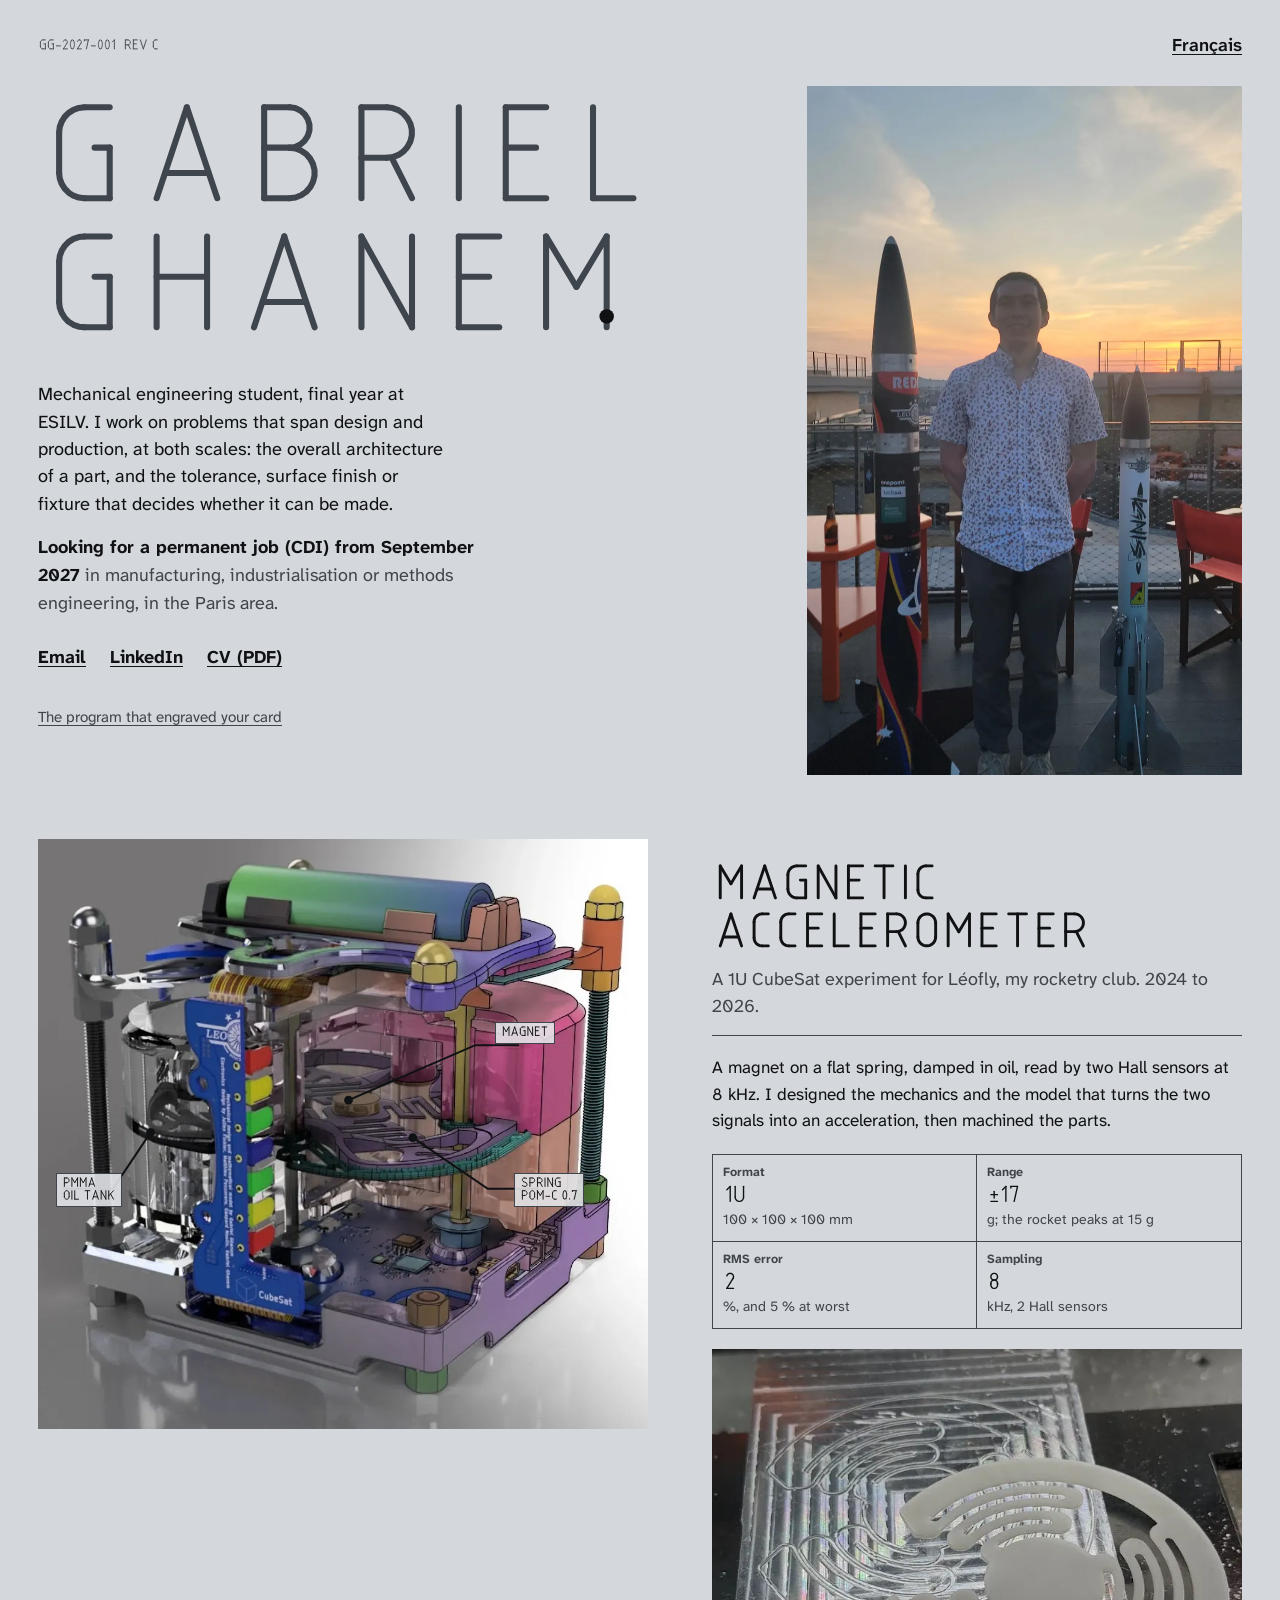
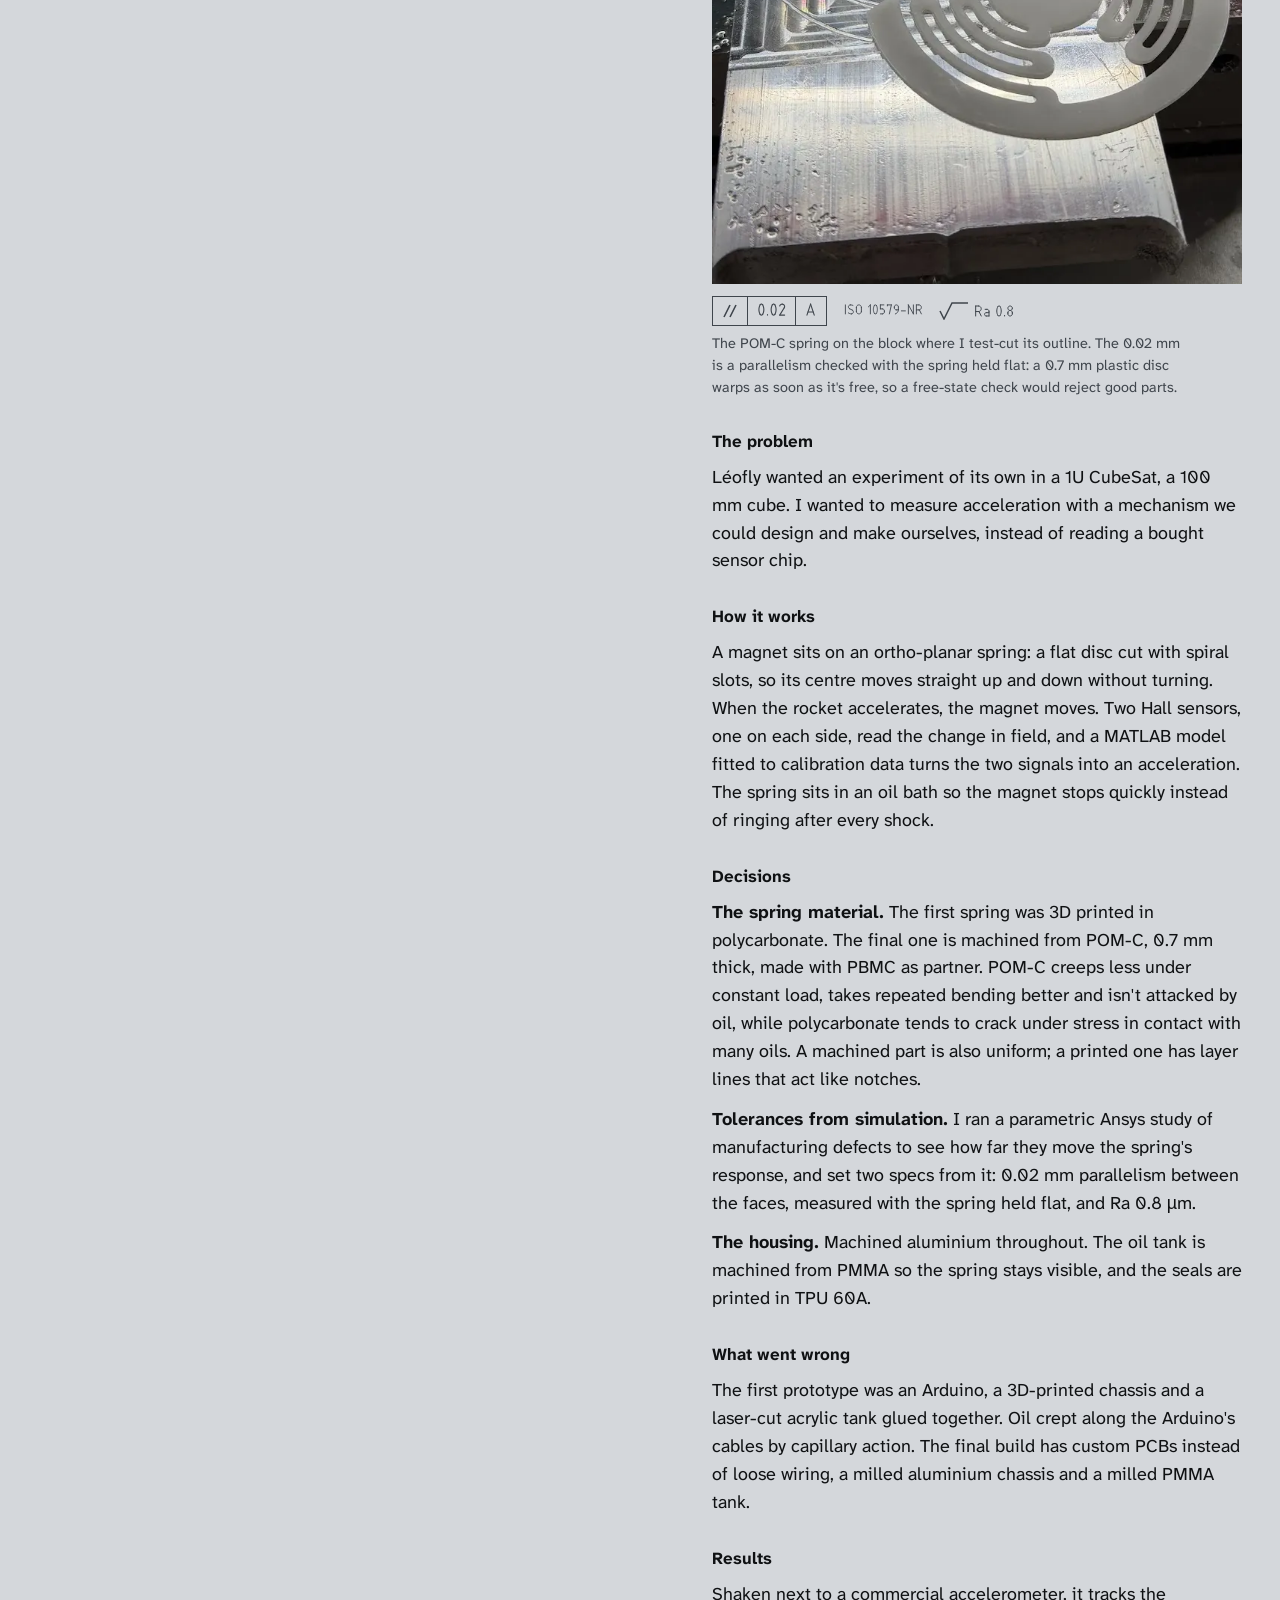
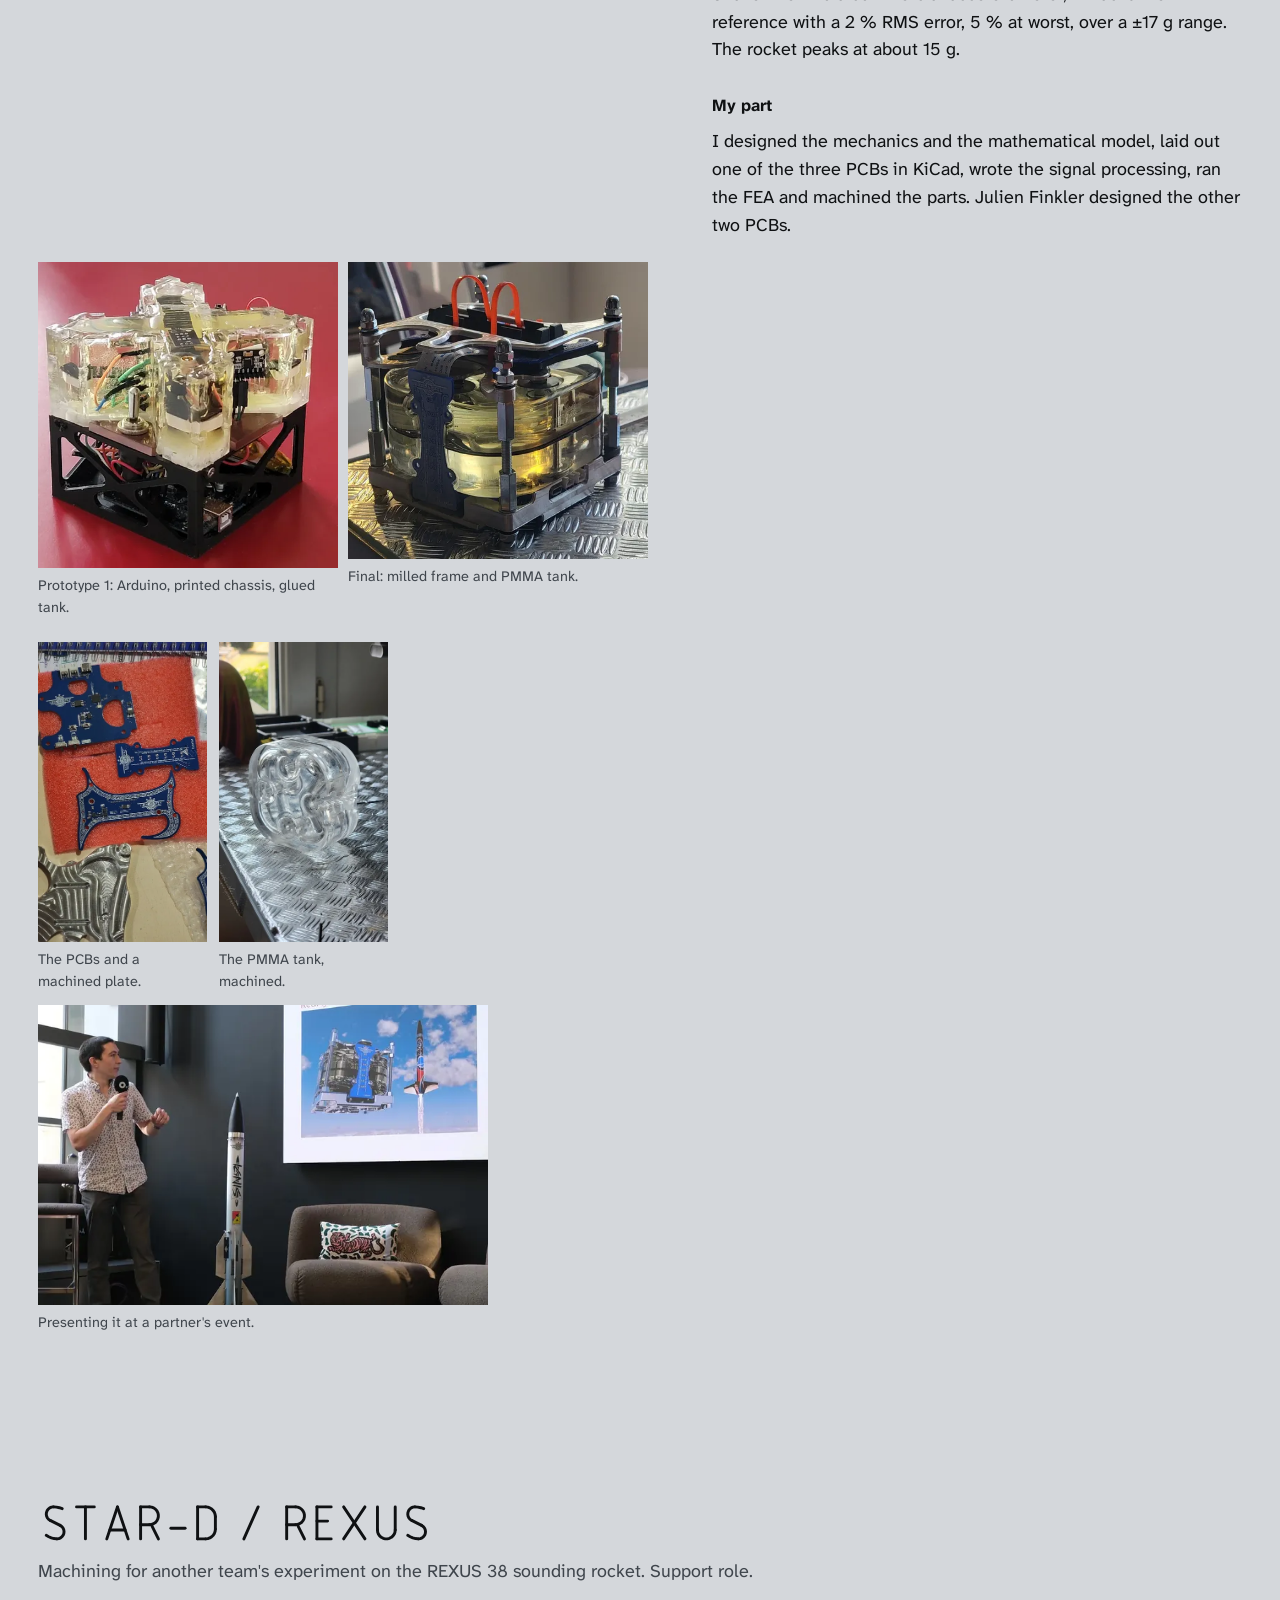
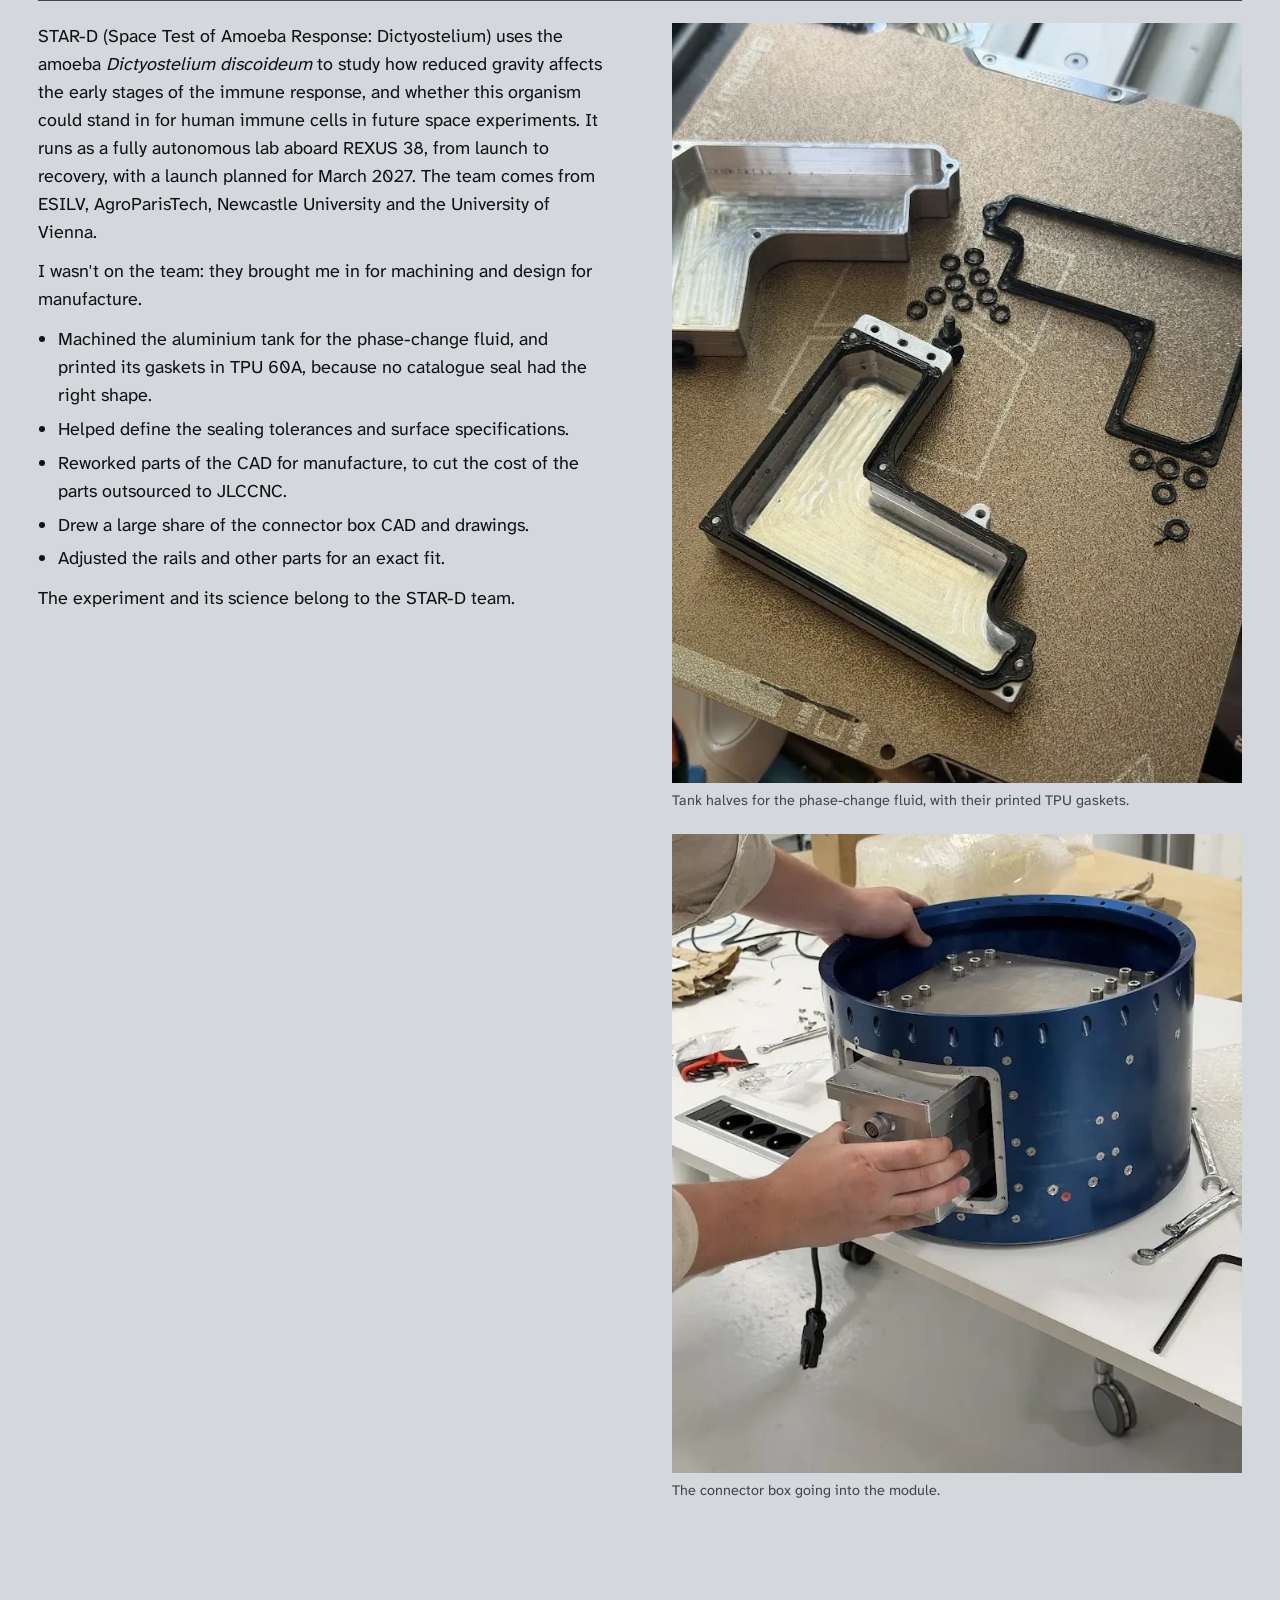
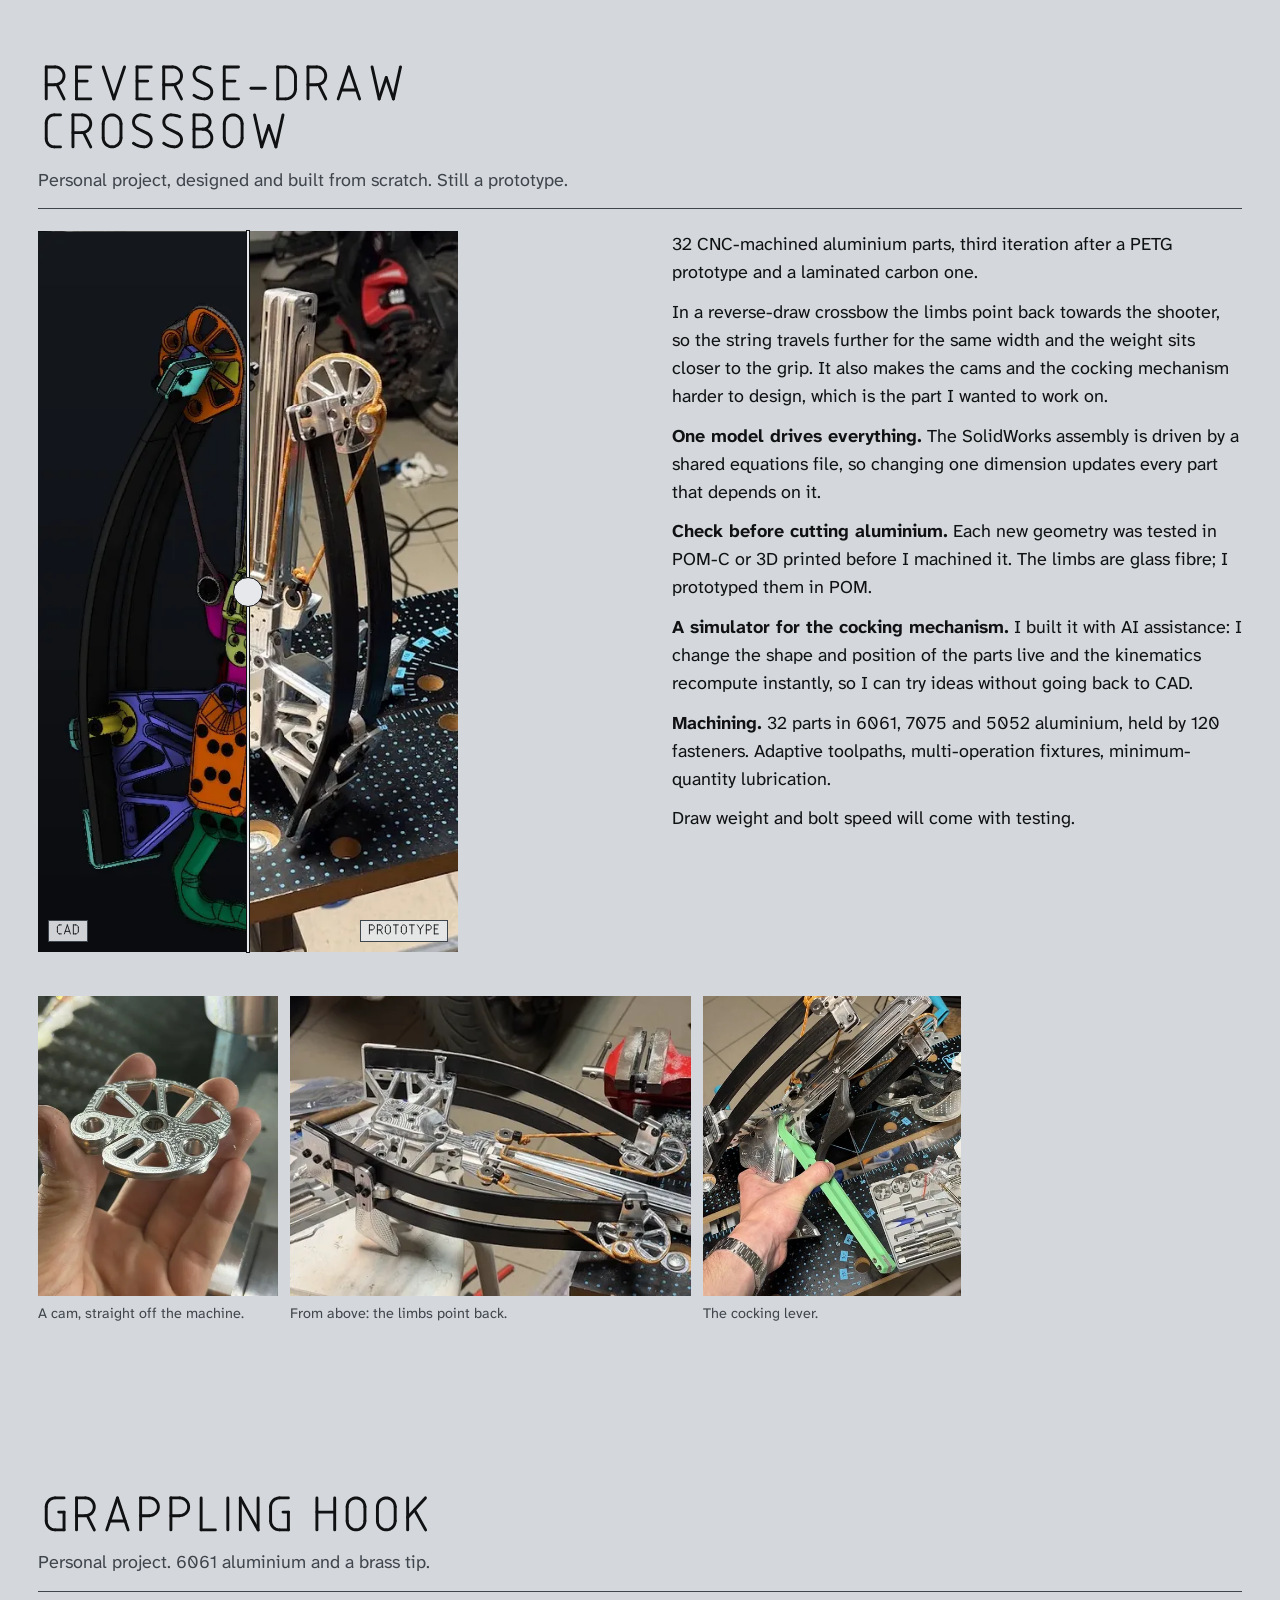
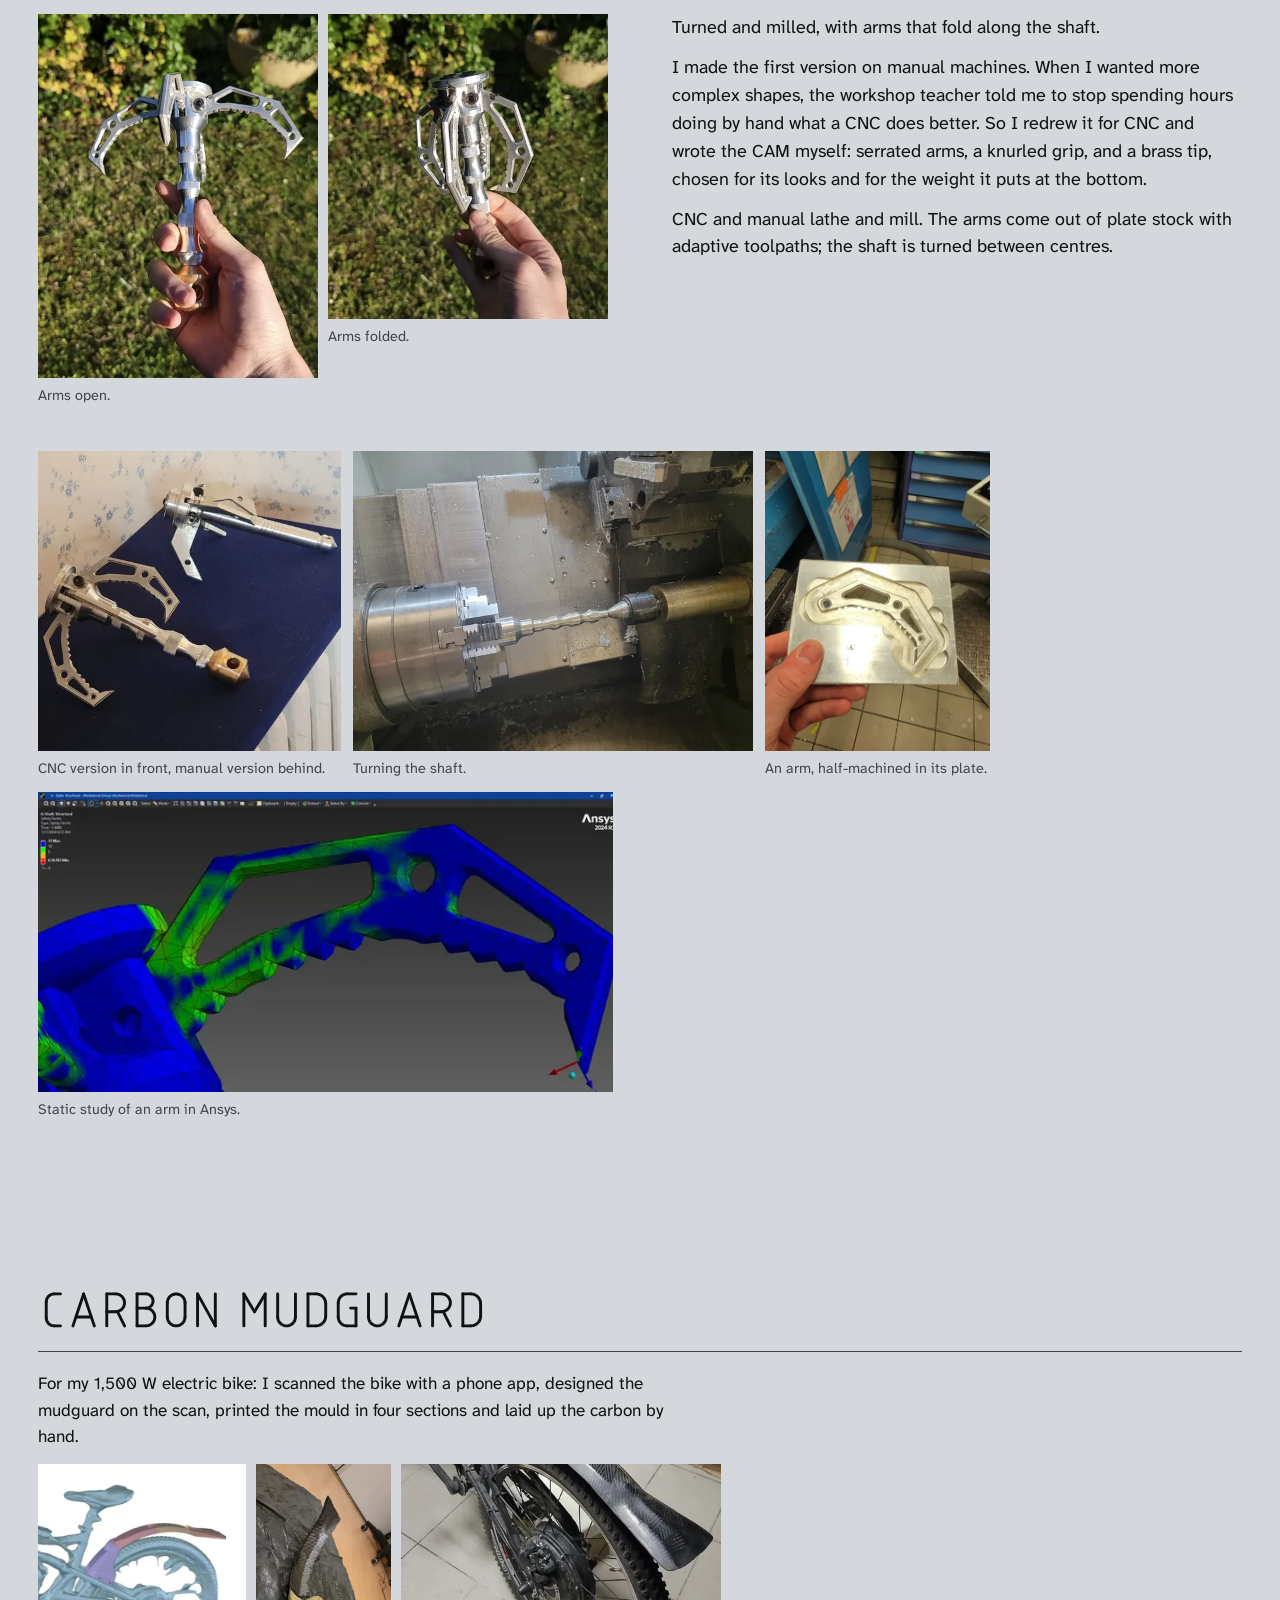
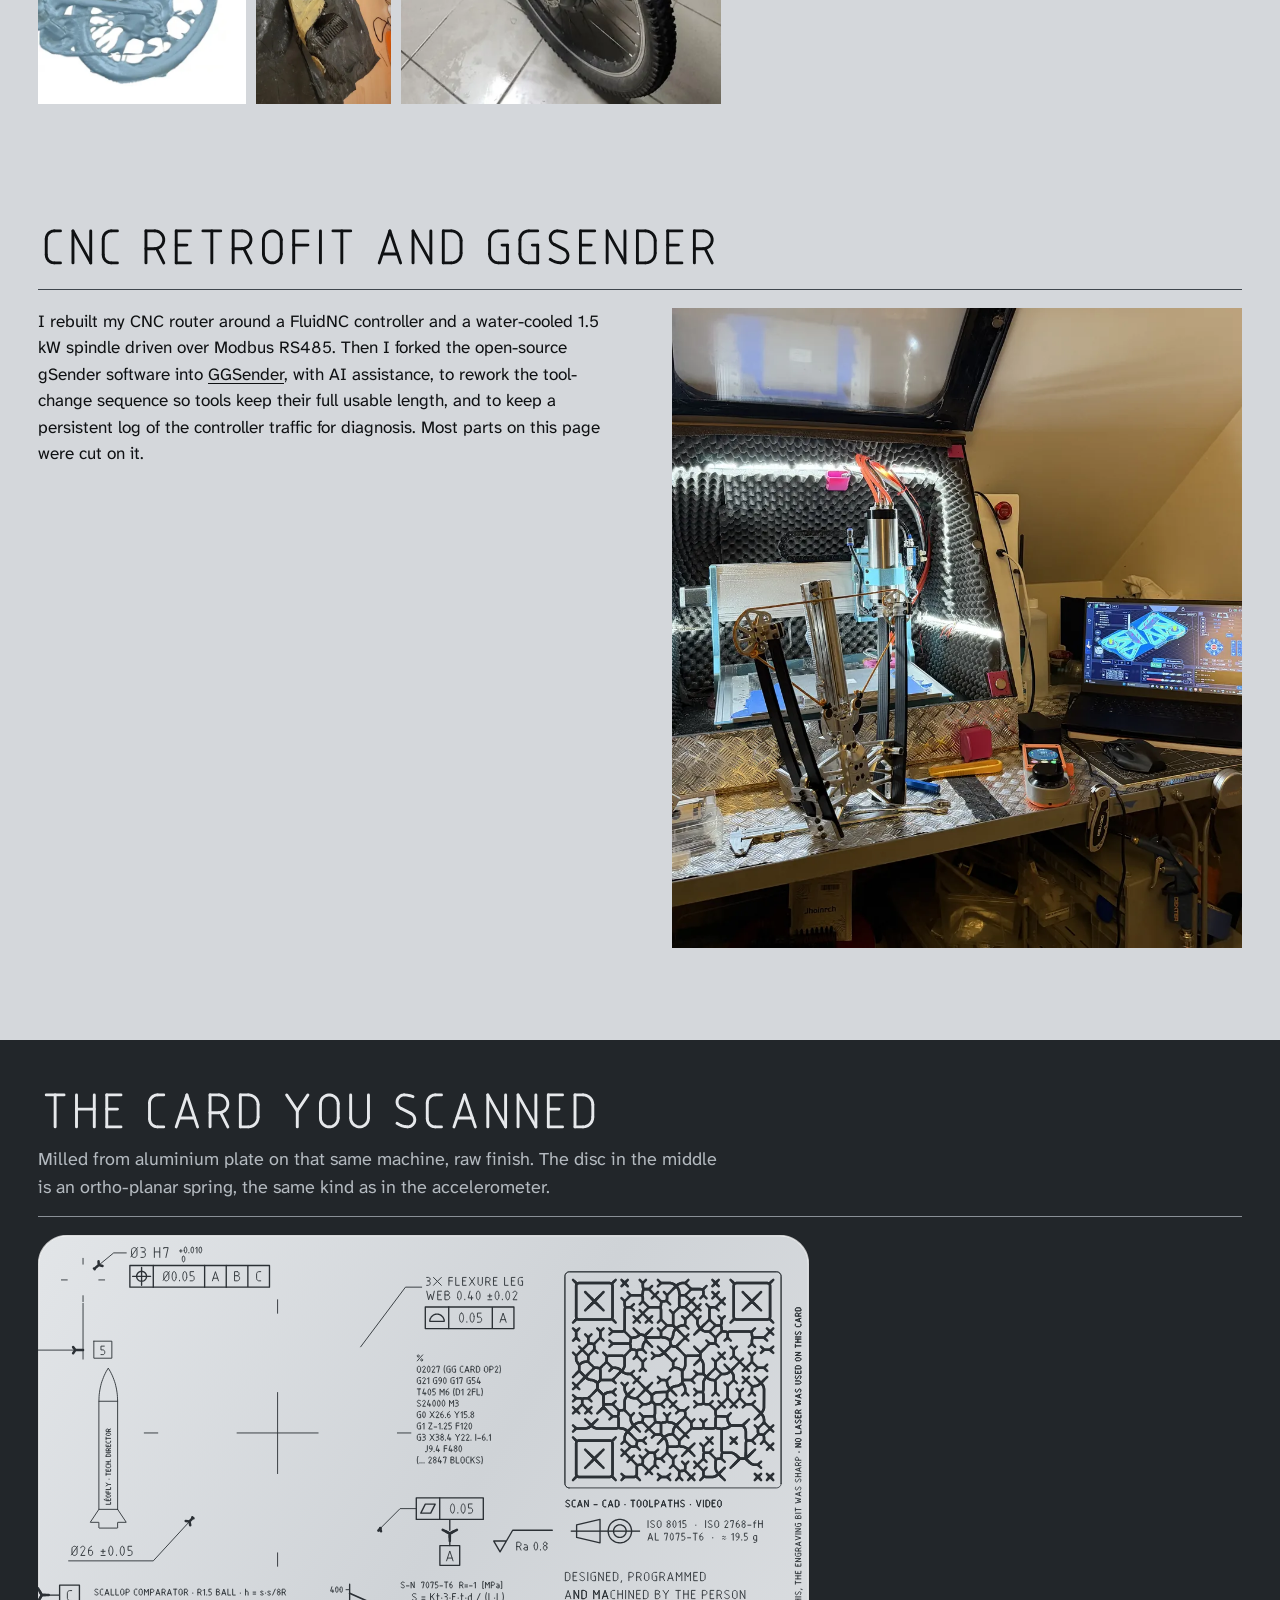
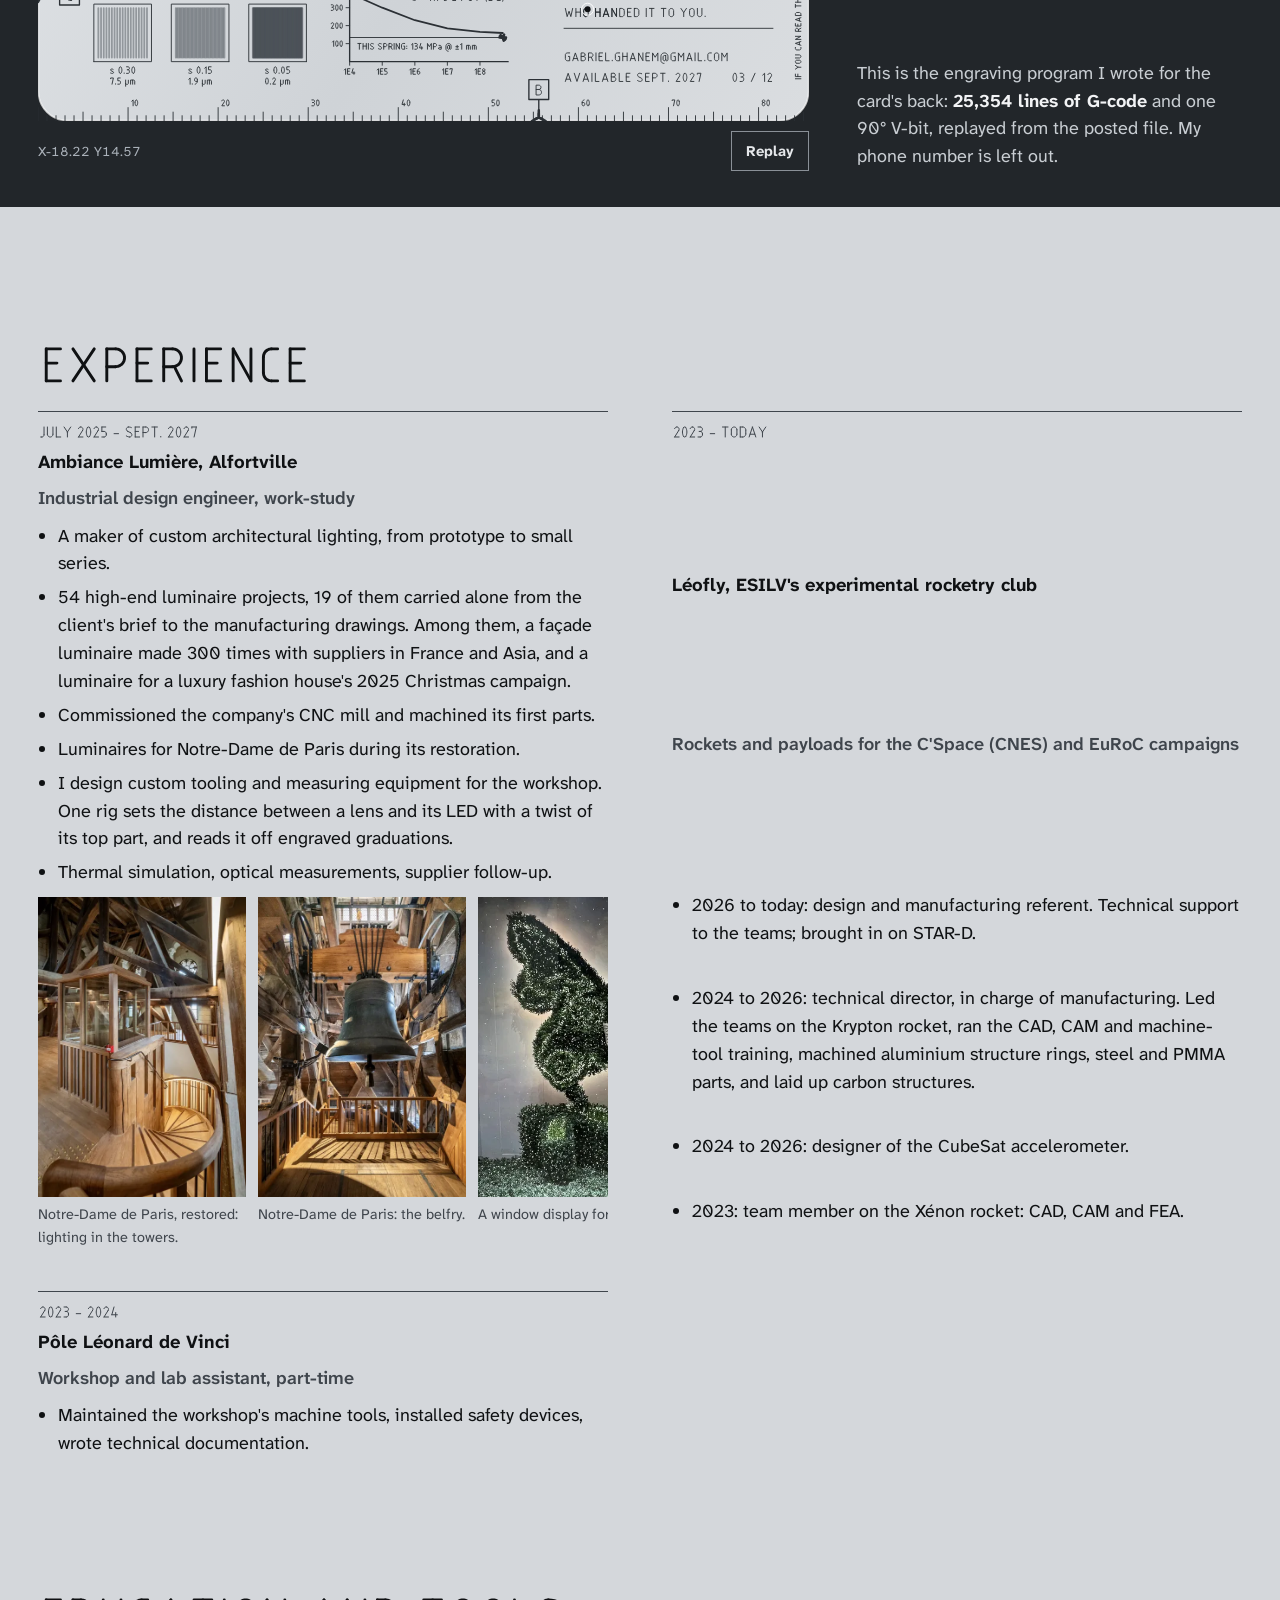
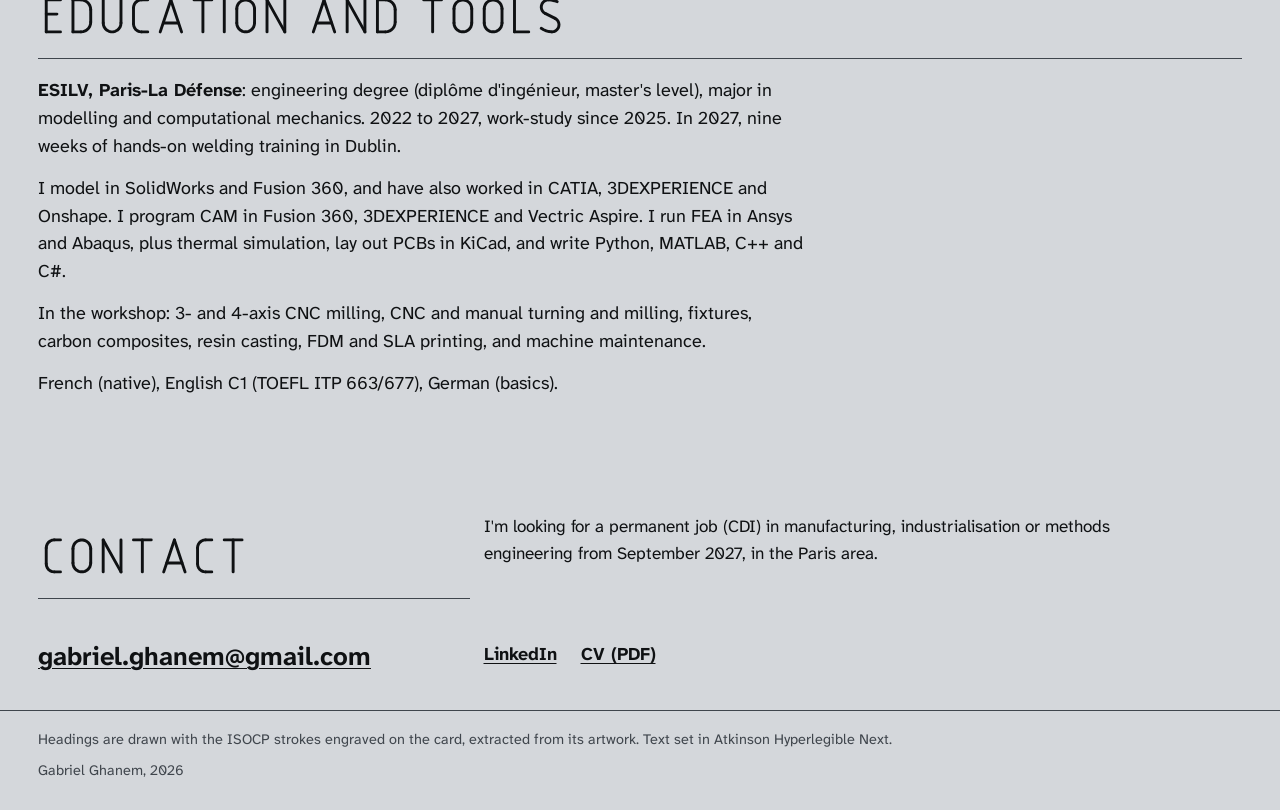
==== docs/index.html @ b43cad85 "Portrait opens the page, beside the bio - Phone: portrait next to the intro, under the name - Deskto" ====
<!doctype html>
<html lang="en">
<head>
<meta charset="utf-8">
<meta name="viewport" content="width=device-width, initial-scale=1, viewport-fit=cover">
<title>Gabriel Ghanem, mechanical engineer: design and machining</title>
<meta name="description" content="Final-year mechanical engineering student at ESILV, working across design and production: a CubeSat accelerometer, the tank of a REXUS experiment, a reverse-draw crossbow. Looking for a permanent job in manufacturing or methods engineering from September 2027.">
<link rel="canonical" href="https://gabrielgorithme.github.io/CNC-Business-card-/">
<link rel="alternate" hreflang="en" href="https://gabrielgorithme.github.io/CNC-Business-card-/">
<link rel="alternate" hreflang="fr" href="https://gabrielgorithme.github.io/CNC-Business-card-/fr/">
<meta property="og:type" content="website">
<meta property="og:title" content="Gabriel Ghanem, mechanical engineer: design and machining">
<meta property="og:description" content="Final-year mechanical engineering student at ESILV, working across design and production: a CubeSat accelerometer, the tank of a REXUS experiment, a reverse-draw crossbow. Looking for a permanent job in manufacturing or methods engineering from September 2027.">
<meta property="og:url" content="https://gabrielgorithme.github.io/CNC-Business-card-/">
<meta property="og:image" content="https://gabrielgorithme.github.io/CNC-Business-card-/assets/og.jpg">
<meta property="og:image:width" content="1200"><meta property="og:image:height" content="630">
<meta name="twitter:card" content="summary_large_image">
<meta name="theme-color" content="#d4d7db">
<link rel="icon" href="favicon.svg" type="image/svg+xml">
<link rel="apple-touch-icon" href="assets/apple-touch-icon.png">
<link rel="preload" href="assets/fonts/atkinson-next.woff2" as="font" type="font/woff2" crossorigin>
<link rel="stylesheet" href="assets/css/site.css">
</head>
<body>
<header class="wrap hero">
  <div class="bar"><span class="lbl"><span class="sr">Part GG-2027-001, revision C</span><svg class="isocp " preserveAspectRatio="xMinYMid meet" viewBox="-0.88 -9.65 118.79 12.93" style="--h:1.4735;--ar:9.1878" aria-hidden="true" focusable="false"><g fill="none" stroke="currentColor" stroke-width="0.877" stroke-linecap="round" stroke-linejoin="round"><path d="M4.88,-4.88L6.34,-4.88"/><path d="M6.34,-4.88L6.34,0.00"/><path d="M6.34,0.00L3.90,0.00"/><path d="M1.46,-2.44L1.46,-6.34"/><path d="M3.90,-8.77L6.34,-8.77"/><path d="M1.46,-2.44L1.52,-1.90L1.71,-1.38L2.00,-0.92L2.38,-0.53L2.84,-0.24L3.36,-0.06L3.90,0.00"/><path d="M3.90,-8.77L3.36,-8.71L2.84,-8.53L2.38,-8.24L2.00,-7.86L1.71,-7.39L1.52,-6.88L1.46,-6.34"/><path d="M12.68,-4.88L14.14,-4.88"/><path d="M14.14,-4.88L14.14,0.00"/><path d="M14.14,0.00L11.70,0.00"/><path d="M9.27,-2.44L9.27,-6.34"/><path d="M11.70,-8.77L14.14,-8.77"/><path d="M9.27,-2.44L9.33,-1.90L9.51,-1.38L9.80,-0.92L10.19,-0.53L10.65,-0.24L11.16,-0.06L11.70,0.00"/><path d="M11.70,-8.77L11.16,-8.71L10.65,-8.53L10.19,-8.24L9.80,-7.86L9.51,-7.39L9.33,-6.88L9.27,-6.34"/><path d="M17.07,-2.93L20.97,-2.93"/><path d="M27.51,-5.80L23.90,0.00"/><path d="M23.90,0.00L27.80,0.00"/><path d="M25.85,-8.78L25.33,-8.71L24.84,-8.52L24.43,-8.20L24.10,-7.79L23.90,-7.31"/><path d="M27.51,-5.80L27.71,-6.28L27.80,-6.78L27.74,-7.30L27.55,-7.78L27.24,-8.19L26.84,-8.51L26.36,-8.71L25.85,-8.78"/><path d="M31.71,-8.29L31.28,-7.37L30.97,-6.40L30.79,-5.40L30.72,-4.38L30.79,-3.37L30.97,-2.37L31.28,-1.41L31.71,-0.49"/><path d="M33.65,-8.29L33.38,-8.55L33.05,-8.72L32.68,-8.78L32.31,-8.72L31.97,-8.55L31.71,-8.29"/><path d="M33.65,-0.49L34.08,-1.41L34.39,-2.37L34.57,-3.37L34.64,-4.38L34.57,-5.40L34.39,-6.40L34.08,-7.37L33.65,-8.29"/><path d="M31.71,-0.49L31.97,-0.22L32.31,-0.05L32.68,0.00L33.05,-0.05L33.38,-0.22L33.65,-0.49"/><path d="M41.17,-5.80L37.56,0.00"/><path d="M37.56,0.00L41.46,0.00"/><path d="M39.51,-8.78L38.99,-8.71L38.50,-8.52L38.09,-8.20L37.76,-7.79L37.56,-7.31"/><path d="M41.17,-5.80L41.37,-6.28L41.46,-6.78L41.40,-7.30L41.21,-7.78L40.90,-8.19L40.50,-8.51L40.02,-8.71L39.51,-8.78"/><path d="M46.33,0.00L48.28,-8.78"/><path d="M48.28,-8.78L44.38,-8.78"/><path d="M44.38,-8.78L44.38,-7.80"/><path d="M51.20,-2.93L55.11,-2.93"/><path d="M59.01,-8.29L58.58,-7.37L58.27,-6.40L58.09,-5.40L58.03,-4.38L58.09,-3.37L58.27,-2.37L58.58,-1.41L59.01,-0.49"/><path d="M60.96,-8.29L60.69,-8.55L60.36,-8.72L59.99,-8.78L59.62,-8.72L59.28,-8.55L59.01,-8.29"/><path d="M60.96,-0.49L61.39,-1.41L61.70,-2.37L61.88,-3.37L61.95,-4.38L61.88,-5.40L61.70,-6.40L61.39,-7.37L60.96,-8.29"/><path d="M59.01,-0.49L59.28,-0.22L59.62,-0.05L59.99,0.00L60.36,-0.05L60.69,-0.22L60.96,-0.49"/><path d="M65.85,-8.29L65.42,-7.37L65.11,-6.40L64.93,-5.40L64.86,-4.38L64.93,-3.37L65.11,-2.37L65.42,-1.41L65.85,-0.49"/><path d="M67.79,-8.29L67.52,-8.55L67.19,-8.72L66.82,-8.78L66.45,-8.72L66.11,-8.55L65.85,-8.29"/><path d="M67.79,-0.49L68.22,-1.41L68.53,-2.37L68.71,-3.37L68.78,-4.38L68.71,-5.40L68.53,-6.40L68.22,-7.37L67.79,-8.29"/><path d="M65.85,-0.49L66.11,-0.22L66.45,-0.05L66.82,0.00L67.19,-0.05L67.52,-0.22L67.79,-0.49"/><path d="M73.65,0.00L73.65,-8.77"/><path d="M73.65,-8.77L71.70,-6.83"/><path d="M84.38,0.00L84.38,-8.77"/><path d="M84.38,-8.77L86.82,-8.77"/><path d="M86.82,-3.90L84.38,-3.90"/><path d="M87.30,-3.90L89.25,0.00"/><path d="M86.82,-3.90L87.40,-3.97L87.95,-4.18L88.43,-4.51L88.82,-4.95L89.09,-5.47L89.23,-6.04L89.23,-6.63L89.09,-7.20L88.82,-7.72L88.43,-8.16L87.95,-8.50L87.40,-8.70L86.82,-8.77"/><path d="M96.07,0.00L92.18,0.00"/><path d="M92.18,0.00L92.18,-8.77"/><path d="M92.18,-8.77L96.07,-8.77"/><path d="M95.10,-4.88L92.18,-4.88"/><path d="M99.00,-8.77L101.93,0.00"/><path d="M101.93,0.00L104.84,-8.77"/><path d="M115.57,0.00L113.87,0.00"/><path d="M111.67,-2.20L111.67,-6.58"/><path d="M113.87,-8.77L115.57,-8.77"/><path d="M111.67,-2.20L111.75,-1.62L111.96,-1.10L112.31,-0.64L112.77,-0.29L113.30,-0.07L113.87,0.00"/><path d="M113.87,-8.77L113.30,-8.70L112.77,-8.48L112.31,-8.13L111.96,-7.68L111.75,-7.15L111.67,-6.58"/></g></svg></span><a href="fr/" hreflang="fr" lang="fr">Français</a></div>
  <h1 class="name"><span class="sr">Gabriel Ghanem</span><svg class="isocp " preserveAspectRatio="xMinYMid meet" viewBox="-0.58 -9.36 61.13 24.80" style="--h:2.8269;--ar:2.4645" aria-hidden="true" focusable="false"><g fill="none" stroke="currentColor" stroke-width="0.585" stroke-linecap="round" stroke-linejoin="round"><path d="M4.88,-4.88L6.34,-4.88"/><path d="M6.34,-4.88L6.34,0.00"/><path d="M6.34,0.00L3.90,0.00"/><path d="M1.46,-2.44L1.46,-6.34"/><path d="M3.90,-8.77L6.34,-8.77"/><path d="M1.46,-2.44L1.52,-1.90L1.71,-1.38L2.00,-0.92L2.38,-0.53L2.84,-0.24L3.36,-0.06L3.90,0.00"/><path d="M3.90,-8.77L3.36,-8.71L2.84,-8.53L2.38,-8.24L2.00,-7.86L1.71,-7.39L1.52,-6.88L1.46,-6.34"/><path d="M10.87,0.00L13.79,-8.77"/><path d="M13.79,-8.77L16.72,0.00"/><path d="M15.86,-2.44L11.72,-2.44"/><path d="M21.25,0.00L23.69,0.00"/><path d="M23.69,-4.88L21.25,-4.88"/><path d="M23.69,-8.77L21.25,-8.77"/><path d="M21.25,-8.77L21.25,0.00"/><path d="M23.69,0.00L24.27,-0.07L24.82,-0.28L25.30,-0.61L25.69,-1.05L25.96,-1.57L26.11,-2.14L26.11,-2.73L25.96,-3.30L25.69,-3.82L25.30,-4.26L24.82,-4.59L24.27,-4.80L23.69,-4.88"/><path d="M23.69,-4.88L24.24,-4.95L24.74,-5.18L25.16,-5.55L25.46,-6.02L25.62,-6.55L25.62,-7.10L25.46,-7.64L25.16,-8.10L24.74,-8.46L24.24,-8.70L23.69,-8.77"/><path d="M30.64,0.00L30.64,-8.77"/><path d="M30.64,-8.77L33.08,-8.77"/><path d="M33.08,-3.90L30.64,-3.90"/><path d="M33.57,-3.90L35.52,0.00"/><path d="M33.08,-3.90L33.66,-3.97L34.21,-4.18L34.69,-4.51L35.08,-4.95L35.36,-5.47L35.50,-6.04L35.50,-6.63L35.36,-7.20L35.08,-7.72L34.69,-8.16L34.21,-8.50L33.66,-8.70L33.08,-8.77"/><path d="M40.04,0.00L40.04,-8.77"/><path d="M48.47,0.00L44.57,0.00"/><path d="M44.57,0.00L44.57,-8.77"/><path d="M44.57,-8.77L48.47,-8.77"/><path d="M47.49,-4.88L44.57,-4.88"/><path d="M52.99,-8.77L52.99,0.00"/><path d="M52.99,0.00L56.89,0.00"/><path d="M4.88,7.58L6.34,7.58"/><path d="M6.34,7.58L6.34,12.46"/><path d="M6.34,12.46L3.90,12.46"/><path d="M1.46,10.02L1.46,6.12"/><path d="M3.90,3.69L6.34,3.69"/><path d="M1.46,10.02L1.52,10.56L1.71,11.08L2.00,11.54L2.38,11.93L2.84,12.22L3.36,12.40L3.90,12.46"/><path d="M3.90,3.69L3.36,3.75L2.84,3.93L2.38,4.22L2.00,4.60L1.71,5.06L1.52,5.58L1.46,6.12"/><path d="M10.87,12.46L10.87,3.69"/><path d="M10.87,7.58L15.74,7.58"/><path d="M15.74,3.69L15.74,12.46"/><path d="M20.27,12.46L23.19,3.69"/><path d="M23.19,3.69L26.12,12.46"/><path d="M25.26,10.02L21.12,10.02"/><path d="M30.64,12.46L30.64,3.69"/><path d="M30.64,3.69L35.52,12.46"/><path d="M35.52,12.46L35.52,3.69"/><path d="M43.94,12.46L40.04,12.46"/><path d="M40.04,12.46L40.04,3.69"/><path d="M40.04,3.69L43.94,3.69"/><path d="M42.97,7.58L40.04,7.58"/><path d="M48.46,12.46L48.46,3.69"/><path d="M48.46,3.69L51.39,8.56"/><path d="M51.39,8.56L54.31,3.69"/><path d="M54.31,3.69L54.31,12.46"/></g></svg></h1>
  <div class="intro">
    <figure class="me"><img src="assets/img/portrait-840.webp" srcset="assets/img/portrait-420.webp 420w, assets/img/portrait-840.webp 840w" sizes="(min-width: 1000px) 34vw, 40vw" width="840" height="1330" alt="Gabriel on a rooftop at sunset, between two of Léofly&#x27;s rockets." fetchpriority="high"></figure>
    <p class="lead">Mechanical engineering student, final year at ESILV. I work on problems that span design and production, at both scales: the overall architecture of a part, and the tolerance, surface finish or fixture that decides whether it can be made.</p>
  </div>
  <p class="avail"><strong>Looking for a permanent job (CDI) from September 2027</strong> in manufacturing, industrialisation or methods engineering, in the Paris area.</p>
  <nav class="links" aria-label="Contact"><a href="mailto:gabriel.ghanem@gmail.com">Email</a><a href="https://www.linkedin.com/in/gabriel-ghanem-02528a208">LinkedIn</a><a href="assets/cv/gabriel-ghanem-cv-en.pdf">CV (PDF)</a></nav>
  <p class="jump"><a href="#card">The program that engraved your card</a></p>
</header>

<main>
<section class="wrap project feature" id="cubesat" aria-labelledby="h-cubesat">
  <figure class="callouts bleed">
    <img src="assets/img/cubesat-section-976.webp" srcset="assets/img/cubesat-section-640.webp 640w, assets/img/cubesat-section-976.webp 976w" sizes="(min-width: 1000px) 55vw, 100vw" width="976" height="945" alt="Section render of the accelerometer: a magnet on a flat spring inside a clear oil tank, PCBs below, aluminium frame." loading="lazy" decoding="async">
    <svg class="leaders" viewBox="0 0 976 945" preserveAspectRatio="none" aria-hidden="true">
      <g stroke="#0f1113" stroke-width="2" fill="none" vector-effect="non-scaling-stroke"><path vector-effect="non-scaling-stroke" d="M497,418 L700,330 L770,330"/><path vector-effect="non-scaling-stroke" d="M600,478 L720,560 L800,560"/><path vector-effect="non-scaling-stroke" d="M180,470 L120,560 L40,560"/></g>
      <g fill="#0f1113"><circle cx="497" cy="418" r="7"/><circle cx="600" cy="478" r="7"/><circle cx="180" cy="470" r="7"/></g>
    </svg>
    <span class="callout" style="left:75%;top:31%"><span class="sr">MAGNET</span><svg class="isocp " preserveAspectRatio="xMinYMid meet" viewBox="-0.97 -9.75 49.73 13.12" style="--h:1.4958;--ar:3.7890" aria-hidden="true" focusable="false"><g fill="none" stroke="currentColor" stroke-width="0.975" stroke-linecap="round" stroke-linejoin="round"><path d="M1.46,0.00L1.46,-8.77"/><path d="M1.46,-8.77L4.39,-3.90"/><path d="M4.39,-3.90L7.31,-8.77"/><path d="M7.31,-8.77L7.31,0.00"/><path d="M10.24,0.00L13.16,-8.77"/><path d="M13.16,-8.77L16.09,0.00"/><path d="M15.23,-2.44L11.09,-2.44"/><path d="M22.43,-4.88L23.89,-4.88"/><path d="M23.89,-4.88L23.89,0.00"/><path d="M23.89,0.00L21.45,0.00"/><path d="M19.01,-2.44L19.01,-6.34"/><path d="M21.45,-8.77L23.89,-8.77"/><path d="M19.01,-2.44L19.07,-1.90L19.25,-1.38L19.54,-0.92L19.93,-0.53L20.39,-0.24L20.91,-0.06L21.45,0.00"/><path d="M21.45,-8.77L20.91,-8.71L20.39,-8.53L19.93,-8.24L19.54,-7.86L19.25,-7.39L19.07,-6.88L19.01,-6.34"/><path d="M26.82,0.00L26.82,-8.77"/><path d="M26.82,-8.77L31.69,0.00"/><path d="M31.69,0.00L31.69,-8.77"/><path d="M38.51,0.00L34.61,0.00"/><path d="M34.61,0.00L34.61,-8.77"/><path d="M34.61,-8.77L38.51,-8.77"/><path d="M37.54,-4.88L34.61,-4.88"/><path d="M43.88,0.00L43.88,-8.77"/><path d="M41.44,-8.77L46.31,-8.77"/></g></svg></span>
    <span class="callout" style="left:78%;top:56.5%"><span class="sr">SPRING POM-C 0.7</span><svg class="isocp " preserveAspectRatio="xMinYMid meet" viewBox="-0.97 -9.75 60.45 26.28" style="--h:2.9958;--ar:2.2997" aria-hidden="true" focusable="false"><g fill="none" stroke="currentColor" stroke-width="0.975" stroke-linecap="round" stroke-linejoin="round"><path d="M2.54,-5.07L5.27,-3.71"/><path d="M5.85,-8.29L5.06,-8.55L4.25,-8.71L3.42,-8.77"/><path d="M3.42,-8.77L2.90,-8.71L2.42,-8.50L2.01,-8.18L1.70,-7.75L1.52,-7.27L1.47,-6.75L1.56,-6.24L1.77,-5.77L2.11,-5.36L2.54,-5.07"/><path d="M4.39,0.00L4.91,-0.07L5.39,-0.28L5.79,-0.60L6.10,-1.02L6.29,-1.50L6.34,-2.02L6.26,-2.54L6.04,-3.01L5.70,-3.41L5.27,-3.71"/><path d="M1.46,-0.97L2.14,-0.58L2.86,-0.28L3.62,-0.09L4.39,0.00"/><path d="M9.28,0.00L9.28,-8.77"/><path d="M9.28,-8.77L11.71,-8.77"/><path d="M11.71,-3.90L9.28,-3.90"/><path d="M11.71,-3.90L12.29,-3.97L12.84,-4.18L13.33,-4.52L13.72,-4.95L14.00,-5.47L14.13,-6.05L14.13,-6.63L14.00,-7.20L13.72,-7.72L13.33,-8.17L12.84,-8.49L12.29,-8.71L11.71,-8.77"/><path d="M17.06,0.00L17.06,-8.77"/><path d="M17.06,-8.77L19.50,-8.77"/><path d="M19.50,-3.90L17.06,-3.90"/><path d="M19.99,-3.90L21.94,0.00"/><path d="M19.50,-3.90L20.09,-3.97L20.64,-4.18L21.12,-4.51L21.51,-4.95L21.78,-5.47L21.92,-6.04L21.92,-6.63L21.78,-7.20L21.51,-7.72L21.12,-8.16L20.64,-8.50L20.09,-8.70L19.50,-8.77"/><path d="M24.86,0.00L24.86,-8.77"/><path d="M27.79,0.00L27.79,-8.77"/><path d="M27.79,-8.77L32.66,0.00"/><path d="M32.66,0.00L32.66,-8.77"/><path d="M39.00,-4.88L40.47,-4.88"/><path d="M40.47,-4.88L40.47,0.00"/><path d="M40.47,0.00L38.03,0.00"/><path d="M35.59,-2.44L35.59,-6.34"/><path d="M38.03,-8.77L40.47,-8.77"/><path d="M35.59,-2.44L35.65,-1.90L35.83,-1.38L36.12,-0.92L36.51,-0.53L36.97,-0.24L37.49,-0.06L38.03,0.00"/><path d="M38.03,-8.77L37.49,-8.71L36.97,-8.53L36.51,-8.24L36.12,-7.86L35.83,-7.39L35.65,-6.88L35.59,-6.34"/><path d="M1.47,13.16L1.47,4.39"/><path d="M1.47,4.39L3.91,4.39"/><path d="M3.91,9.26L1.47,9.26"/><path d="M3.91,9.26L4.49,9.19L5.04,8.98L5.53,8.64L5.91,8.21L6.19,7.69L6.32,7.11L6.32,6.53L6.19,5.96L5.91,5.44L5.53,4.99L5.04,4.67L4.49,4.46L3.91,4.39"/><path d="M9.26,10.72L9.26,6.82"/><path d="M14.13,6.82L14.13,10.72"/><path d="M14.13,6.82L14.05,6.24L13.85,5.69L13.51,5.21L13.07,4.82L12.55,4.54L11.98,4.41L11.40,4.41L10.83,4.54L10.31,4.82L9.86,5.21L9.54,5.69L9.32,6.24L9.26,6.82"/><path d="M9.26,10.72L9.32,11.30L9.54,11.86L9.86,12.34L10.31,12.73L10.83,13.01L11.40,13.14L11.98,13.14L12.55,13.01L13.07,12.73L13.51,12.34L13.85,11.86L14.05,11.30L14.13,10.72"/><path d="M17.05,13.16L17.05,4.39"/><path d="M17.05,4.39L19.98,9.26"/><path d="M19.98,9.26L22.90,4.39"/><path d="M22.90,4.39L22.90,13.16"/><path d="M25.83,10.23L29.73,10.23"/><path d="M36.56,13.16L34.86,13.16"/><path d="M32.66,10.96L32.66,6.58"/><path d="M34.86,4.39L36.56,4.39"/><path d="M32.66,10.96L32.73,11.54L32.95,12.06L33.30,12.52L33.76,12.87L34.28,13.09L34.86,13.16"/><path d="M34.86,4.39L34.28,4.46L33.76,4.68L33.30,5.03L32.95,5.48L32.73,6.01L32.66,6.58"/><path d="M44.36,4.87L43.93,5.79L43.62,6.76L43.45,7.76L43.38,8.78L43.45,9.79L43.62,10.79L43.93,11.75L44.36,12.67"/><path d="M46.31,4.87L46.04,4.61L45.71,4.44L45.34,4.38L44.97,4.44L44.63,4.61L44.36,4.87"/><path d="M46.31,12.67L46.74,11.75L47.05,10.79L47.23,9.79L47.30,8.78L47.23,7.76L47.05,6.76L46.74,5.79L46.31,4.87"/><path d="M44.36,12.67L44.63,12.94L44.97,13.11L45.34,13.16L45.71,13.11L46.04,12.94L46.31,12.67"/><path d="M50.22,13.16L50.22,12.67"/><path d="M55.09,13.16L57.04,4.38"/><path d="M57.04,4.38L53.14,4.38"/><path d="M53.14,4.38L53.14,5.36"/></g></svg></span>
    <span class="callout" style="left:3%;top:56.5%"><span class="sr">PMMA OIL TANK</span><svg class="isocp " preserveAspectRatio="xMinYMid meet" viewBox="-0.97 -9.75 55.61 26.28" style="--h:2.9958;--ar:2.1158" aria-hidden="true" focusable="false"><g fill="none" stroke="currentColor" stroke-width="0.975" stroke-linecap="round" stroke-linejoin="round"><path d="M1.47,0.00L1.47,-8.77"/><path d="M1.47,-8.77L3.91,-8.77"/><path d="M3.91,-3.90L1.47,-3.90"/><path d="M3.91,-3.90L4.49,-3.97L5.04,-4.18L5.53,-4.52L5.91,-4.95L6.19,-5.47L6.32,-6.05L6.32,-6.63L6.19,-7.20L5.91,-7.72L5.53,-8.17L5.04,-8.49L4.49,-8.71L3.91,-8.77"/><path d="M9.26,0.00L9.26,-8.77"/><path d="M9.26,-8.77L12.18,-3.90"/><path d="M12.18,-3.90L15.11,-8.77"/><path d="M15.11,-8.77L15.11,0.00"/><path d="M18.03,0.00L18.03,-8.77"/><path d="M18.03,-8.77L20.96,-3.90"/><path d="M20.96,-3.90L23.88,-8.77"/><path d="M23.88,-8.77L23.88,0.00"/><path d="M26.81,0.00L29.73,-8.77"/><path d="M29.73,-8.77L32.66,0.00"/><path d="M31.81,-2.44L27.66,-2.44"/><path d="M1.46,10.72L1.46,6.82"/><path d="M6.33,6.82L6.33,10.72"/><path d="M6.33,6.82L6.26,6.24L6.05,5.69L5.72,5.21L5.27,4.82L4.75,4.54L4.19,4.41L3.60,4.41L3.03,4.54L2.51,4.82L2.07,5.21L1.74,5.69L1.53,6.24L1.46,6.82"/><path d="M1.46,10.72L1.53,11.30L1.74,11.86L2.07,12.34L2.51,12.73L3.03,13.01L3.60,13.14L4.19,13.14L4.75,13.01L5.27,12.73L5.72,12.34L6.05,11.86L6.26,11.30L6.33,10.72"/><path d="M9.26,13.16L9.26,4.39"/><path d="M12.19,4.39L12.19,13.16"/><path d="M12.19,13.16L16.09,13.16"/><path d="M25.35,13.16L25.35,4.39"/><path d="M22.91,4.39L27.79,4.39"/><path d="M30.71,13.16L33.64,4.39"/><path d="M33.64,4.39L36.57,13.16"/><path d="M35.71,10.72L31.57,10.72"/><path d="M39.49,13.16L39.49,4.39"/><path d="M39.49,4.39L44.36,13.16"/><path d="M44.36,13.16L44.36,4.39"/><path d="M47.29,13.16L47.29,4.39"/><path d="M52.16,4.39L47.29,9.74"/><path d="M49.16,7.68L52.20,13.16"/></g></svg></span>
  </figure>
  <div class="head"><h2 id="h-cubesat"><span class="sr">Magnetic accelerometer</span><svg class="isocp " preserveAspectRatio="xMinYMid meet" viewBox="-0.80 -9.57 104.61 25.93" style="--h:2.9554;--ar:4.0343" aria-hidden="true" focusable="false"><g fill="none" stroke="currentColor" stroke-width="0.798" stroke-linecap="round" stroke-linejoin="round"><path d="M1.46,0.00L1.46,-8.77"/><path d="M1.46,-8.77L4.39,-3.90"/><path d="M4.39,-3.90L7.31,-8.77"/><path d="M7.31,-8.77L7.31,0.00"/><path d="M10.74,0.00L13.66,-8.77"/><path d="M13.66,-8.77L16.59,0.00"/><path d="M15.73,-2.44L11.59,-2.44"/><path d="M23.43,-4.88L24.89,-4.88"/><path d="M24.89,-4.88L24.89,0.00"/><path d="M24.89,0.00L22.45,0.00"/><path d="M20.01,-2.44L20.01,-6.34"/><path d="M22.45,-8.77L24.89,-8.77"/><path d="M20.01,-2.44L20.07,-1.90L20.25,-1.38L20.54,-0.92L20.93,-0.53L21.39,-0.24L21.91,-0.06L22.45,0.00"/><path d="M22.45,-8.77L21.91,-8.71L21.39,-8.53L20.93,-8.24L20.54,-7.86L20.25,-7.39L20.07,-6.88L20.01,-6.34"/><path d="M28.32,0.00L28.32,-8.77"/><path d="M28.32,-8.77L33.19,0.00"/><path d="M33.19,0.00L33.19,-8.77"/><path d="M40.51,0.00L36.61,0.00"/><path d="M36.61,0.00L36.61,-8.77"/><path d="M36.61,-8.77L40.51,-8.77"/><path d="M39.54,-4.88L36.61,-4.88"/><path d="M46.38,0.00L46.38,-8.77"/><path d="M43.94,-8.77L48.81,-8.77"/><path d="M52.24,0.00L52.24,-8.77"/><path d="M59.56,0.00L57.86,0.00"/><path d="M55.67,-2.20L55.67,-6.58"/><path d="M57.86,-8.77L59.56,-8.77"/><path d="M55.67,-2.20L55.74,-1.62L55.96,-1.10L56.31,-0.64L56.76,-0.29L57.29,-0.07L57.86,0.00"/><path d="M57.86,-8.77L57.29,-8.70L56.76,-8.48L56.31,-8.13L55.96,-7.68L55.74,-7.15L55.67,-6.58"/><path d="M1.46,13.16L4.39,4.39"/><path d="M4.39,4.39L7.31,13.16"/><path d="M6.46,10.72L2.31,10.72"/><path d="M14.64,13.16L12.94,13.16"/><path d="M10.74,10.96L10.74,6.58"/><path d="M12.94,4.39L14.64,4.39"/><path d="M10.74,10.96L10.81,11.54L11.03,12.06L11.38,12.52L11.84,12.87L12.36,13.09L12.94,13.16"/><path d="M12.94,4.39L12.36,4.46L11.84,4.68L11.38,5.03L11.03,5.48L10.81,6.01L10.74,6.58"/><path d="M21.96,13.16L20.26,13.16"/><path d="M18.06,10.96L18.06,6.58"/><path d="M20.26,4.39L21.96,4.39"/><path d="M18.06,10.96L18.14,11.54L18.36,12.06L18.70,12.52L19.16,12.87L19.69,13.09L20.26,13.16"/><path d="M20.26,4.39L19.69,4.46L19.16,4.68L18.70,5.03L18.36,5.48L18.14,6.01L18.06,6.58"/><path d="M29.29,13.16L25.39,13.16"/><path d="M25.39,13.16L25.39,4.39"/><path d="M25.39,4.39L29.29,4.39"/><path d="M28.31,8.29L25.39,8.29"/><path d="M32.71,4.39L32.71,13.16"/><path d="M32.71,13.16L36.61,13.16"/><path d="M43.94,13.16L40.04,13.16"/><path d="M40.04,13.16L40.04,4.39"/><path d="M40.04,4.39L43.94,4.39"/><path d="M42.97,8.29L40.04,8.29"/><path d="M47.36,13.16L47.36,4.39"/><path d="M47.36,4.39L49.80,4.39"/><path d="M49.80,9.26L47.36,9.26"/><path d="M50.29,9.26L52.24,13.16"/><path d="M49.80,9.26L50.39,9.19L50.94,8.98L51.42,8.65L51.81,8.21L52.08,7.69L52.22,7.12L52.22,6.53L52.08,5.96L51.81,5.44L51.42,5.00L50.94,4.66L50.39,4.46L49.80,4.39"/><path d="M55.66,10.72L55.66,6.82"/><path d="M60.53,6.82L60.53,10.72"/><path d="M60.53,6.82L60.46,6.24L60.25,5.69L59.92,5.21L59.47,4.82L58.95,4.54L58.39,4.41L57.80,4.41L57.23,4.54L56.71,4.82L56.27,5.21L55.94,5.69L55.73,6.24L55.66,6.82"/><path d="M55.66,10.72L55.73,11.30L55.94,11.86L56.27,12.34L56.71,12.73L57.23,13.01L57.80,13.14L58.39,13.14L58.95,13.01L59.47,12.73L59.92,12.34L60.25,11.86L60.46,11.30L60.53,10.72"/><path d="M63.96,13.16L63.96,4.39"/><path d="M63.96,4.39L66.88,9.26"/><path d="M66.88,9.26L69.81,4.39"/><path d="M69.81,4.39L69.81,13.16"/><path d="M77.13,13.16L73.23,13.16"/><path d="M73.23,13.16L73.23,4.39"/><path d="M73.23,4.39L77.13,4.39"/><path d="M76.16,8.29L73.23,8.29"/><path d="M82.99,13.16L82.99,4.39"/><path d="M80.56,4.39L85.43,4.39"/><path d="M92.76,13.16L88.86,13.16"/><path d="M88.86,13.16L88.86,4.39"/><path d="M88.86,4.39L92.76,4.39"/><path d="M91.78,8.29L88.86,8.29"/><path d="M96.18,13.16L96.18,4.39"/><path d="M96.18,4.39L98.62,4.39"/><path d="M98.62,9.26L96.18,9.26"/><path d="M99.11,9.26L101.05,13.16"/><path d="M98.62,9.26L99.20,9.19L99.75,8.98L100.23,8.65L100.62,8.21L100.90,7.69L101.04,7.12L101.04,6.53L100.90,5.96L100.62,5.44L100.23,5.00L99.75,4.66L99.20,4.46L98.62,4.39"/></g></svg></h2><p class="ctx">A 1U CubeSat experiment for Léofly, my rocketry club. 2024 to 2026.</p></div>
  <p class="summary">A magnet on a flat spring, damped in oil, read by two Hall sensors at 8 kHz. I designed the mechanics and the model that turns the two signals into an acceleration, then machined the parts.</p>
  <dl class="tb" aria-label="Key figures"><div><dt>Format</dt><dd><span class="sr">1U</span><svg class="isocp " preserveAspectRatio="xMinYMid meet" viewBox="-0.80 -9.57 14.28 12.77" style="--h:1.4554;--ar:1.1183" aria-hidden="true" focusable="false"><g fill="none" stroke="currentColor" stroke-width="0.798" stroke-linecap="round" stroke-linejoin="round"><path d="M3.42,0.00L3.42,-8.77"/><path d="M3.42,-8.77L1.46,-6.83"/><path d="M6.34,-8.77L6.34,-2.44"/><path d="M11.22,-2.44L11.22,-8.77"/><path d="M6.34,-2.44L6.41,-1.85L6.62,-1.30L6.95,-0.82L7.40,-0.43L7.92,-0.16L8.49,-0.01L9.07,-0.01L9.65,-0.16L10.17,-0.43L10.60,-0.82L10.94,-1.30L11.14,-1.85L11.22,-2.44"/></g></svg><span class="u">100 × 100 × 100 mm</span></dd></div><div><dt>Range</dt><dd><span class="sr">±17</span><svg class="isocp " preserveAspectRatio="xMinYMid meet" viewBox="-0.80 -9.57 20.12 12.77" style="--h:1.4554;--ar:1.5754" aria-hidden="true" focusable="false"><g fill="none" stroke="currentColor" stroke-width="0.798" stroke-linecap="round" stroke-linejoin="round"><path d="M1.46,0.00L5.36,0.00"/><path d="M3.41,-1.95L3.41,-5.85"/><path d="M1.46,-3.90L5.36,-3.90"/><path d="M10.24,0.00L10.24,-8.77"/><path d="M10.24,-8.77L8.29,-6.83"/><path d="M15.11,0.00L17.06,-8.78"/><path d="M17.06,-8.78L13.16,-8.78"/><path d="M13.16,-8.78L13.16,-7.80"/></g></svg><span class="u">g; the rocket peaks at 15 g</span></dd></div><div><dt>RMS error</dt><dd><span class="sr">2</span><svg class="isocp " preserveAspectRatio="xMinYMid meet" viewBox="-0.80 -9.57 8.42 12.77" style="--h:1.4554;--ar:0.6596" aria-hidden="true" focusable="false"><g fill="none" stroke="currentColor" stroke-width="0.798" stroke-linecap="round" stroke-linejoin="round"><path d="M5.07,-5.80L1.46,0.00"/><path d="M1.46,0.00L5.37,0.00"/><path d="M3.41,-8.78L2.90,-8.71L2.41,-8.52L2.00,-8.20L1.67,-7.79L1.46,-7.31"/><path d="M5.07,-5.80L5.28,-6.28L5.37,-6.78L5.30,-7.30L5.12,-7.78L4.81,-8.19L4.40,-8.51L3.93,-8.71L3.41,-8.78"/></g></svg><span class="u">%, and 5 % at worst</span></dd></div><div><dt>Sampling</dt><dd><span class="sr">8</span><svg class="isocp " preserveAspectRatio="xMinYMid meet" viewBox="-0.80 -9.57 8.42 12.77" style="--h:1.4554;--ar:0.6593" aria-hidden="true" focusable="false"><g fill="none" stroke="currentColor" stroke-width="0.798" stroke-linecap="round" stroke-linejoin="round"><path d="M5.36,-2.93L5.36,-1.95"/><path d="M1.46,-1.95L1.46,-2.93"/><path d="M5.36,-6.83L5.29,-7.38L5.05,-7.88L4.69,-8.30L4.23,-8.60L3.69,-8.75L3.14,-8.75L2.60,-8.60L2.14,-8.30L1.77,-7.88L1.54,-7.38L1.46,-6.83L1.54,-6.28L1.77,-5.77L2.14,-5.35L2.60,-5.06L3.14,-4.89L3.69,-4.89L4.23,-5.06L4.69,-5.35L5.05,-5.77L5.29,-6.28L5.36,-6.83"/><path d="M5.36,-2.93L5.29,-3.48L5.05,-3.98L4.69,-4.40L4.23,-4.70L3.69,-4.85L3.14,-4.85L2.60,-4.70L2.14,-4.40L1.77,-3.98L1.54,-3.48L1.46,-2.93"/><path d="M1.46,-1.95L1.54,-1.40L1.77,-0.90L2.14,-0.47L2.60,-0.17L3.14,-0.02L3.69,-0.02L4.23,-0.17L4.69,-0.47L5.05,-0.90L5.29,-1.40L5.36,-1.95"/></g></svg><span class="u">kHz, 2 Hall sensors</span></dd></div></dl>
  <div class="prose">
    <figure>
      <img src="assets/img/cubesat-spring-709.webp" srcset="assets/img/cubesat-spring-480.webp 480w, assets/img/cubesat-spring-709.webp 709w" sizes="(min-width: 1000px) 40vw, 100vw" width="709" height="715" alt="White POM-C ortho-planar spring lying on an aluminium block that carries its test-cut outline." loading="lazy" decoding="async">
      <div class="spec" role="img" aria-label="Spring specification: parallelism 0.02 mm to datum A, inspected held flat (ISO 10579-NR), roughness Ra 0.8 µm.">
        <span class="fcf"><span><svg width="18" height="14" viewBox="0 0 18 14" aria-hidden="true"><path d="M3,13 L9,1 M9,13 L15,1" stroke="#3f454c" stroke-width="1.6" fill="none"/></svg></span><span><span class="sr"></span><svg class="isocp " preserveAspectRatio="xMinYMid meet" viewBox="-0.88 -9.65 25.17 12.93" style="--h:1.4735;--ar:1.9470" aria-hidden="true" focusable="false"><g fill="none" stroke="currentColor" stroke-width="0.877" stroke-linecap="round" stroke-linejoin="round"><path d="M2.44,-8.29L2.02,-7.37L1.71,-6.40L1.52,-5.40L1.46,-4.38L1.52,-3.37L1.71,-2.37L2.02,-1.41L2.44,-0.49"/><path d="M4.39,-8.29L4.12,-8.55L3.79,-8.72L3.42,-8.78L3.05,-8.72L2.71,-8.55L2.44,-8.29"/><path d="M4.39,-0.49L4.82,-1.41L5.13,-2.37L5.31,-3.37L5.38,-4.38L5.31,-5.40L5.13,-6.40L4.82,-7.37L4.39,-8.29"/><path d="M2.44,-0.49L2.71,-0.22L3.05,-0.05L3.42,0.00L3.79,-0.05L4.12,-0.22L4.39,-0.49"/><path d="M8.29,0.00L8.29,-0.49"/><path d="M12.20,-8.29L11.77,-7.37L11.46,-6.40L11.28,-5.40L11.21,-4.38L11.28,-3.37L11.46,-2.37L11.77,-1.41L12.20,-0.49"/><path d="M14.14,-8.29L13.88,-8.55L13.54,-8.72L13.17,-8.78L12.80,-8.72L12.47,-8.55L12.20,-8.29"/><path d="M14.14,-0.49L14.57,-1.41L14.88,-2.37L15.06,-3.37L15.13,-4.38L15.06,-5.40L14.88,-6.40L14.57,-7.37L14.14,-8.29"/><path d="M12.20,-0.49L12.47,-0.22L12.80,-0.05L13.17,0.00L13.54,-0.05L13.88,-0.22L14.14,-0.49"/><path d="M21.66,-5.80L18.05,0.00"/><path d="M18.05,0.00L21.95,0.00"/><path d="M20.00,-8.78L19.49,-8.71L19.00,-8.52L18.59,-8.20L18.26,-7.79L18.05,-7.31"/><path d="M21.66,-5.80L21.87,-6.28L21.95,-6.78L21.89,-7.30L21.71,-7.78L21.40,-8.19L20.99,-8.51L20.52,-8.71L20.00,-8.78"/></g></svg></span><span><span class="sr"></span><svg class="isocp " preserveAspectRatio="xMinYMid meet" viewBox="-0.88 -9.65 10.53 12.93" style="--h:1.4735;--ar:0.8144" aria-hidden="true" focusable="false"><g fill="none" stroke="currentColor" stroke-width="0.877" stroke-linecap="round" stroke-linejoin="round"><path d="M1.46,0.00L4.39,-8.77"/><path d="M4.39,-8.77L7.31,0.00"/><path d="M6.46,-2.44L2.31,-2.44"/></g></svg></span></span>
        <span class="lbl"><span class="sr"></span><svg class="isocp " preserveAspectRatio="xMinYMid meet" viewBox="-0.88 -9.65 78.82 12.93" style="--h:1.4735;--ar:6.0963" aria-hidden="true" focusable="false"><g fill="none" stroke="currentColor" stroke-width="0.877" stroke-linecap="round" stroke-linejoin="round"><path d="M1.46,0.00L1.46,-8.77"/><path d="M5.47,-5.07L8.19,-3.71"/><path d="M8.78,-8.29L7.99,-8.55L7.17,-8.71L6.34,-8.77"/><path d="M6.34,-8.77L5.82,-8.71L5.35,-8.50L4.94,-8.18L4.63,-7.75L4.45,-7.27L4.40,-6.75L4.48,-6.24L4.70,-5.77L5.03,-5.36L5.47,-5.07"/><path d="M7.31,0.00L7.83,-0.07L8.32,-0.28L8.72,-0.60L9.03,-1.02L9.21,-1.50L9.27,-2.02L9.18,-2.54L8.96,-3.01L8.62,-3.41L8.19,-3.71"/><path d="M4.39,-0.97L5.06,-0.58L5.78,-0.28L6.54,-0.09L7.31,0.00"/><path d="M12.19,-2.44L12.19,-6.34"/><path d="M17.07,-6.34L17.07,-2.44"/><path d="M17.07,-6.34L16.99,-6.92L16.79,-7.47L16.45,-7.95L16.01,-8.34L15.49,-8.62L14.92,-8.75L14.33,-8.75L13.76,-8.62L13.24,-8.34L12.80,-7.95L12.47,-7.47L12.26,-6.92L12.19,-6.34"/><path d="M12.19,-2.44L12.26,-1.86L12.47,-1.30L12.80,-0.82L13.24,-0.43L13.76,-0.15L14.33,-0.02L14.92,-0.02L15.49,-0.15L16.01,-0.43L16.45,-0.82L16.79,-1.30L16.99,-1.86L17.07,-2.44"/><path d="M25.84,0.00L25.84,-8.77"/><path d="M25.84,-8.77L23.89,-6.83"/><path d="M29.75,-8.29L29.32,-7.37L29.01,-6.40L28.83,-5.40L28.76,-4.38L28.83,-3.37L29.01,-2.37L29.32,-1.41L29.75,-0.49"/><path d="M31.69,-8.29L31.43,-8.55L31.09,-8.72L30.72,-8.78L30.35,-8.72L30.02,-8.55L29.75,-8.29"/><path d="M31.69,-0.49L32.12,-1.41L32.43,-2.37L32.61,-3.37L32.68,-4.38L32.61,-5.40L32.43,-6.40L32.12,-7.37L31.69,-8.29"/><path d="M29.75,-0.49L30.02,-0.22L30.35,-0.05L30.72,0.00L31.09,-0.05L31.43,-0.22L31.69,-0.49"/><path d="M35.60,0.00L37.55,0.00"/><path d="M39.50,-1.95L39.50,-2.92"/><path d="M37.55,-4.88L35.60,-4.88"/><path d="M35.60,-4.88L35.60,-8.78"/><path d="M35.60,-8.78L39.01,-8.78"/><path d="M37.55,0.00L38.06,-0.07L38.53,-0.26L38.94,-0.57L39.25,-0.97L39.44,-1.44L39.50,-1.95"/><path d="M39.50,-2.92L39.44,-3.43L39.25,-3.90L38.94,-4.31L38.53,-4.62L38.06,-4.81L37.55,-4.88"/><path d="M44.38,0.00L46.33,-8.78"/><path d="M46.33,-8.78L42.43,-8.78"/><path d="M42.43,-8.78L42.43,-7.80"/><path d="M53.17,-4.15L53.17,-6.83"/><path d="M49.26,-6.83L49.26,-5.86"/><path d="M51.22,-3.91L53.17,-3.91"/><path d="M50.20,0.00L50.91,-0.32L51.55,-0.76L52.11,-1.29L52.56,-1.93L52.89,-2.62L53.10,-3.37L53.17,-4.15"/><path d="M53.17,-6.83L53.09,-7.38L52.86,-7.89L52.49,-8.30L52.02,-8.60L51.49,-8.76L50.93,-8.76L50.40,-8.60L49.93,-8.30L49.57,-7.89L49.34,-7.38L49.26,-6.83"/><path d="M49.26,-5.86L49.33,-5.35L49.52,-4.88L49.83,-4.47L50.23,-4.16L50.70,-3.97L51.22,-3.91"/><path d="M56.10,-2.93L60.00,-2.93"/><path d="M62.93,0.00L62.93,-8.77"/><path d="M62.93,-8.77L67.80,0.00"/><path d="M67.80,0.00L67.80,-8.77"/><path d="M70.73,0.00L70.73,-8.77"/><path d="M70.73,-8.77L73.17,-8.77"/><path d="M73.17,-3.90L70.73,-3.90"/><path d="M73.65,-3.90L75.60,0.00"/><path d="M73.17,-3.90L73.75,-3.97L74.30,-4.18L74.78,-4.51L75.17,-4.95L75.44,-5.47L75.58,-6.04L75.58,-6.63L75.44,-7.20L75.17,-7.72L74.78,-8.16L74.30,-8.50L73.75,-8.70L73.17,-8.77"/></g></svg></span>
        <span class="ra"><svg width="30" height="18" viewBox="0 0 30 18" aria-hidden="true"><path d="M1,9 L5,17 L13,1 H29" stroke="#3f454c" stroke-width="1.5" fill="none"/></svg><span class="sr"></span><svg class="isocp " preserveAspectRatio="xMinYMid meet" viewBox="-0.88 -9.65 36.87 12.93" style="--h:1.4735;--ar:2.8515" aria-hidden="true" focusable="false"><g fill="none" stroke="currentColor" stroke-width="0.877" stroke-linecap="round" stroke-linejoin="round"><path d="M1.46,0.00L1.46,-8.77"/><path d="M1.46,-8.77L3.90,-8.77"/><path d="M3.90,-3.90L1.46,-3.90"/><path d="M4.39,-3.90L6.34,0.00"/><path d="M3.90,-3.90L4.48,-3.97L5.03,-4.18L5.51,-4.51L5.90,-4.95L6.18,-5.47L6.32,-6.04L6.32,-6.63L6.18,-7.20L5.90,-7.72L5.51,-8.16L5.03,-8.50L4.48,-8.70L3.90,-8.77"/><path d="M9.76,-5.85L11.46,-5.85"/><path d="M13.17,-4.14L13.17,0.00"/><path d="M13.17,0.00L10.73,0.00"/><path d="M10.73,-2.93L13.17,-2.93"/><path d="M13.17,-4.14L13.11,-4.58L12.93,-5.00L12.66,-5.35L12.31,-5.62L11.90,-5.79L11.46,-5.85"/><path d="M10.73,-2.93L10.28,-2.85L9.87,-2.65L9.54,-2.32L9.33,-1.92L9.26,-1.47L9.33,-1.01L9.54,-0.60L9.87,-0.28L10.28,-0.07L10.73,0.00"/><path d="M20.98,-8.29L20.55,-7.37L20.24,-6.40L20.06,-5.40L19.99,-4.38L20.06,-3.37L20.24,-2.37L20.55,-1.41L20.98,-0.49"/><path d="M22.92,-8.29L22.65,-8.55L22.32,-8.72L21.95,-8.78L21.58,-8.72L21.24,-8.55L20.98,-8.29"/><path d="M22.92,-0.49L23.35,-1.41L23.66,-2.37L23.84,-3.37L23.91,-4.38L23.84,-5.40L23.66,-6.40L23.35,-7.37L22.92,-8.29"/><path d="M20.98,-0.49L21.24,-0.22L21.58,-0.05L21.95,0.00L22.32,-0.05L22.65,-0.22L22.92,-0.49"/><path d="M26.83,0.00L26.83,-0.49"/><path d="M33.65,-2.93L33.65,-1.95"/><path d="M29.75,-1.95L29.75,-2.93"/><path d="M33.65,-6.83L33.57,-7.38L33.34,-7.88L32.98,-8.30L32.51,-8.60L31.97,-8.75L31.43,-8.75L30.89,-8.60L30.42,-8.30L30.06,-7.88L29.83,-7.38L29.75,-6.83L29.83,-6.28L30.06,-5.77L30.42,-5.35L30.89,-5.06L31.43,-4.89L31.97,-4.89L32.51,-5.06L32.98,-5.35L33.34,-5.77L33.57,-6.28L33.65,-6.83"/><path d="M33.65,-2.93L33.57,-3.48L33.34,-3.98L32.98,-4.40L32.51,-4.70L31.97,-4.85L31.43,-4.85L30.89,-4.70L30.42,-4.40L30.06,-3.98L29.83,-3.48L29.75,-2.93"/><path d="M29.75,-1.95L29.83,-1.40L30.06,-0.90L30.42,-0.47L30.89,-0.17L31.43,-0.02L31.97,-0.02L32.51,-0.17L32.98,-0.47L33.34,-0.90L33.57,-1.40L33.65,-1.95"/></g></svg></span>
      </div>
      <figcaption>The POM-C spring on the block where I test-cut its outline. The 0.02 mm is a parallelism checked with the spring held flat: a 0.7 mm plastic disc warps as soon as it's free, so a free-state check would reject good parts.</figcaption>
    </figure>
    
<h3>The problem</h3>
<p>Léofly wanted an experiment of its own in a 1U CubeSat, a 100 mm cube. I wanted to measure acceleration with a mechanism we could design and make ourselves, instead of reading a bought sensor chip.</p>
<h3>How it works</h3>
<p>A magnet sits on an ortho-planar spring: a flat disc cut with spiral slots, so its centre moves straight up and down without turning. When the rocket accelerates, the magnet moves. Two Hall sensors, one on each side, read the change in field, and a MATLAB model fitted to calibration data turns the two signals into an acceleration. The spring sits in an oil bath so the magnet stops quickly instead of ringing after every shock.</p>
<h3>Decisions</h3>
<p><b>The spring material.</b> The first spring was 3D printed in polycarbonate. The final one is machined from POM-C, 0.7 mm thick, made with PBMC as partner. POM-C creeps less under constant load, takes repeated bending better and isn't attacked by oil, while polycarbonate tends to crack under stress in contact with many oils. A machined part is also uniform; a printed one has layer lines that act like notches.</p>
<p><b>Tolerances from simulation.</b> I ran a parametric Ansys study of manufacturing defects to see how far they move the spring's response, and set two specs from it: 0.02 mm parallelism between the faces, measured with the spring held flat, and Ra 0.8 µm.</p>
<p><b>The housing.</b> Machined aluminium throughout. The oil tank is machined from PMMA so the spring stays visible, and the seals are printed in TPU 60A.</p>
<h3>What went wrong</h3>
<p>The first prototype was an Arduino, a 3D-printed chassis and a laser-cut acrylic tank glued together. Oil crept along the Arduino's cables by capillary action. The final build has custom PCBs instead of loose wiring, a milled aluminium chassis and a milled PMMA tank.</p>
<h3>Results</h3>
<p>Shaken next to a commercial accelerometer, it tracks the reference with a 2 % RMS error, 5 % at worst, over a ±17 g range. The rocket peaks at about 15 g.</p>
<h3>My part</h3>
<p>I designed the mechanics and the mathematical model, laid out one of the three PCBs in KiCad, wrote the signal processing, ran the FEA and machined the parts. Julien Finkler designed the other two PCBs.</p>
  </div>
  <div class="media">
    <div class="pair"><figure><img src="assets/img/cubesat-proto-926.webp" srcset="assets/img/cubesat-proto-480.webp 480w, assets/img/cubesat-proto-926.webp 926w" sizes="(min-width: 1000px) 22vw, 46vw" width="926" height="945" alt="First prototype: Arduino, 3D-printed chassis and a glued acrylic tank on a red table." loading="lazy" decoding="async"><figcaption>Prototype 1: Arduino, printed chassis, glued tank.</figcaption></figure><figure><img src="assets/img/cubesat-final-953.webp" srcset="assets/img/cubesat-final-480.webp 480w, assets/img/cubesat-final-953.webp 953w" sizes="(min-width: 1000px) 22vw, 46vw" width="953" height="945" alt="Final build: machined aluminium frame and clear PMMA tank." loading="lazy" decoding="async"><figcaption>Final: milled frame and PMMA tank.</figcaption></figure></div>
    <div class="strip" tabindex="0" role="group" aria-label="Photos"><figure><img src="assets/img/cubesat-pcbs-532.webp" srcset="assets/img/cubesat-pcbs-400.webp 400w, assets/img/cubesat-pcbs-532.webp 532w" sizes="169px" width="532" height="945" alt="Three custom PCBs and a machined aluminium plate." loading="lazy" decoding="async"><figcaption>The PCBs and a machined plate.</figcaption></figure><figure><img src="assets/img/cubesat-tank-532.webp" srcset="assets/img/cubesat-tank-400.webp 400w, assets/img/cubesat-tank-532.webp 532w" sizes="169px" width="532" height="945" alt="The machined PMMA oil tank on its own." loading="lazy" decoding="async"><figcaption>The PMMA tank, machined.</figcaption></figure><figure><img src="assets/img/cubesat-talk-1200.webp" srcset="assets/img/cubesat-talk-640.webp 640w, assets/img/cubesat-talk-1200.webp 1200w" sizes="450px" width="1200" height="800" alt="Gabriel presenting the accelerometer beside a rocket and a slide." loading="lazy" decoding="async"><figcaption>Presenting it at a partner's event.</figcaption></figure></div>
  </div>
</section>

<section class="wrap project split" id="star-d" aria-labelledby="h-stard">
  <div class="head"><h2 id="h-stard"><span class="sr">STAR-D, REXUS</span><svg class="isocp " preserveAspectRatio="xMinYMid meet" viewBox="-0.80 -9.57 109.04 12.77" style="--h:1.4554;--ar:8.5390" aria-hidden="true" focusable="false"><g fill="none" stroke="currentColor" stroke-width="0.798" stroke-linecap="round" stroke-linejoin="round"><path d="M2.54,-5.07L5.27,-3.71"/><path d="M5.85,-8.29L5.06,-8.55L4.25,-8.71L3.42,-8.77"/><path d="M3.42,-8.77L2.90,-8.71L2.42,-8.50L2.01,-8.18L1.70,-7.75L1.52,-7.27L1.47,-6.75L1.56,-6.24L1.77,-5.77L2.11,-5.36L2.54,-5.07"/><path d="M4.39,0.00L4.91,-0.07L5.39,-0.28L5.79,-0.60L6.10,-1.02L6.29,-1.50L6.34,-2.02L6.26,-2.54L6.04,-3.01L5.70,-3.41L5.27,-3.71"/><path d="M1.46,-0.97L2.14,-0.58L2.86,-0.28L3.62,-0.09L4.39,0.00"/><path d="M12.21,0.00L12.21,-8.77"/><path d="M9.77,-8.77L14.64,-8.77"/><path d="M18.07,0.00L20.99,-8.77"/><path d="M20.99,-8.77L23.92,0.00"/><path d="M23.07,-2.44L18.92,-2.44"/><path d="M27.34,0.00L27.34,-8.77"/><path d="M27.34,-8.77L29.78,-8.77"/><path d="M29.78,-3.90L27.34,-3.90"/><path d="M30.27,-3.90L32.22,0.00"/><path d="M29.78,-3.90L30.37,-3.97L30.92,-4.18L31.40,-4.51L31.79,-4.95L32.06,-5.47L32.20,-6.04L32.20,-6.63L32.06,-7.20L31.79,-7.72L31.40,-8.16L30.92,-8.50L30.37,-8.70L29.78,-8.77"/><path d="M35.64,-2.93L39.55,-2.93"/><path d="M42.97,0.00L45.17,0.00"/><path d="M47.85,-2.68L47.85,-6.10"/><path d="M45.17,-8.77L42.97,-8.77"/><path d="M42.97,-8.77L42.97,0.00"/><path d="M45.17,0.00L45.77,-0.07L46.32,-0.27L46.83,-0.59L47.26,-1.01L47.59,-1.52L47.78,-2.08L47.85,-2.68"/><path d="M47.85,-6.10L47.78,-6.69L47.59,-7.26L47.26,-7.76L46.83,-8.19L46.32,-8.51L45.77,-8.71L45.17,-8.77"/><path d="M55.67,0.00L59.57,-8.77"/><path d="M67.40,0.00L67.40,-8.77"/><path d="M67.40,-8.77L69.84,-8.77"/><path d="M69.84,-3.90L67.40,-3.90"/><path d="M70.33,-3.90L72.28,0.00"/><path d="M69.84,-3.90L70.42,-3.97L70.97,-4.18L71.45,-4.51L71.84,-4.95L72.12,-5.47L72.26,-6.04L72.26,-6.63L72.12,-7.20L71.84,-7.72L71.45,-8.16L70.97,-8.50L70.42,-8.70L69.84,-8.77"/><path d="M79.60,0.00L75.70,0.00"/><path d="M75.70,0.00L75.70,-8.77"/><path d="M75.70,-8.77L79.60,-8.77"/><path d="M78.63,-4.88L75.70,-4.88"/><path d="M83.02,-8.78L88.87,0.00"/><path d="M88.87,-8.78L83.02,0.00"/><path d="M92.30,-8.77L92.30,-2.44"/><path d="M97.17,-2.44L97.17,-8.77"/><path d="M92.30,-2.44L92.36,-1.85L92.57,-1.30L92.90,-0.82L93.35,-0.43L93.87,-0.16L94.44,-0.01L95.03,-0.01L95.60,-0.16L96.12,-0.43L96.55,-0.82L96.89,-1.30L97.10,-1.85L97.17,-2.44"/><path d="M101.68,-5.07L104.40,-3.71"/><path d="M104.99,-8.29L104.20,-8.55L103.38,-8.71L102.55,-8.77"/><path d="M102.55,-8.77L102.03,-8.71L101.56,-8.50L101.15,-8.18L100.84,-7.75L100.66,-7.27L100.61,-6.75L100.69,-6.24L100.91,-5.77L101.24,-5.36L101.68,-5.07"/><path d="M103.52,0.00L104.04,-0.07L104.53,-0.28L104.93,-0.60L105.24,-1.02L105.42,-1.50L105.48,-2.02L105.39,-2.54L105.17,-3.01L104.83,-3.41L104.40,-3.71"/><path d="M100.60,-0.97L101.27,-0.58L101.99,-0.28L102.75,-0.09L103.52,0.00"/></g></svg></h2><p class="ctx">Machining for another team's experiment on the REXUS 38 sounding rocket. Support role.</p></div>
  <div class="prose">
<p>STAR-D (Space Test of Amoeba Response: Dictyostelium) uses the amoeba <i>Dictyostelium discoideum</i> to study how reduced gravity affects the early stages of the immune response, and whether this organism could stand in for human immune cells in future space experiments. It runs as a fully autonomous lab aboard REXUS 38, from launch to recovery, with a launch planned for March 2027. The team comes from ESILV, AgroParisTech, Newcastle University and the University of Vienna.</p>
<p>I wasn't on the team: they brought me in for machining and design for manufacture.</p>
<ul>
<li>Machined the aluminium tank for the phase-change fluid, and printed its gaskets in TPU 60A, because no catalogue seal had the right shape.</li>
<li>Helped define the sealing tolerances and surface specifications.</li>
<li>Reworked parts of the CAD for manufacture, to cut the cost of the parts outsourced to JLCCNC.</li>
<li>Drew a large share of the connector box CAD and drawings.</li>
<li>Adjusted the rails and other parts for an exact fit.</li>
</ul>
<p>The experiment and its science belong to the STAR-D team.</p></div>
  <div class="media" style="margin-top:0"><figure><img src="assets/img/stard-tank-709.webp" srcset="assets/img/stard-tank-480.webp 480w, assets/img/stard-tank-709.webp 709w" sizes="(min-width: 1000px) 40vw, 100vw" width="709" height="945" alt="Two machined aluminium tank halves with printed TPU gaskets and O-rings on a printer bed." loading="lazy" decoding="async"><figcaption>Tank halves for the phase-change fluid, with their printed TPU gaskets.</figcaption></figure><figure><img src="assets/img/stard-module-709.webp" srcset="assets/img/stard-module-480.webp 480w, assets/img/stard-module-709.webp 709w" sizes="(min-width: 1000px) 40vw, 100vw" width="709" height="795" alt="The experiment module, a blue cylinder, with the connector box being fitted." loading="lazy" decoding="async"><figcaption>The connector box going into the module.</figcaption></figure></div>
</section>

<section class="wrap project split" id="crossbow" aria-labelledby="h-crossbow">
  <div class="head"><h2 id="h-crossbow"><span class="sr">Reverse-draw crossbow</span><svg class="isocp " preserveAspectRatio="xMinYMid meet" viewBox="-0.80 -9.57 102.17 25.93" style="--h:2.9554;--ar:3.9400" aria-hidden="true" focusable="false"><g fill="none" stroke="currentColor" stroke-width="0.798" stroke-linecap="round" stroke-linejoin="round"><path d="M1.46,0.00L1.46,-8.77"/><path d="M1.46,-8.77L3.90,-8.77"/><path d="M3.90,-3.90L1.46,-3.90"/><path d="M4.39,-3.90L6.34,0.00"/><path d="M3.90,-3.90L4.48,-3.97L5.03,-4.18L5.51,-4.51L5.90,-4.95L6.18,-5.47L6.32,-6.04L6.32,-6.63L6.18,-7.20L5.90,-7.72L5.51,-8.16L5.03,-8.50L4.48,-8.70L3.90,-8.77"/><path d="M13.66,0.00L9.76,0.00"/><path d="M9.76,0.00L9.76,-8.77"/><path d="M9.76,-8.77L13.66,-8.77"/><path d="M12.69,-4.88L9.76,-4.88"/><path d="M17.09,-8.77L20.01,0.00"/><path d="M20.01,0.00L22.93,-8.77"/><path d="M30.25,0.00L26.36,0.00"/><path d="M26.36,0.00L26.36,-8.77"/><path d="M26.36,-8.77L30.25,-8.77"/><path d="M29.28,-4.88L26.36,-4.88"/><path d="M33.68,0.00L33.68,-8.77"/><path d="M33.68,-8.77L36.12,-8.77"/><path d="M36.12,-3.90L33.68,-3.90"/><path d="M36.60,-3.90L38.55,0.00"/><path d="M36.12,-3.90L36.70,-3.97L37.25,-4.18L37.73,-4.51L38.12,-4.95L38.40,-5.47L38.54,-6.04L38.54,-6.63L38.40,-7.20L38.12,-7.72L37.73,-8.16L37.25,-8.50L36.70,-8.70L36.12,-8.77"/><path d="M43.06,-5.07L45.78,-3.71"/><path d="M46.37,-8.29L45.58,-8.55L44.76,-8.71L43.93,-8.77"/><path d="M43.93,-8.77L43.41,-8.71L42.94,-8.50L42.53,-8.18L42.22,-7.75L42.04,-7.27L41.99,-6.75L42.07,-6.24L42.29,-5.77L42.62,-5.36L43.06,-5.07"/><path d="M44.90,0.00L45.42,-0.07L45.91,-0.28L46.31,-0.60L46.62,-1.02L46.80,-1.50L46.86,-2.02L46.77,-2.54L46.55,-3.01L46.21,-3.41L45.78,-3.71"/><path d="M41.98,-0.97L42.65,-0.58L43.37,-0.28L44.13,-0.09L44.90,0.00"/><path d="M54.18,0.00L50.28,0.00"/><path d="M50.28,0.00L50.28,-8.77"/><path d="M50.28,-8.77L54.18,-8.77"/><path d="M53.21,-4.88L50.28,-4.88"/><path d="M57.61,-2.93L61.51,-2.93"/><path d="M64.94,0.00L67.13,0.00"/><path d="M69.81,-2.68L69.81,-6.10"/><path d="M67.13,-8.77L64.94,-8.77"/><path d="M64.94,-8.77L64.94,0.00"/><path d="M67.13,0.00L67.73,-0.07L68.29,-0.27L68.80,-0.59L69.22,-1.01L69.55,-1.52L69.74,-2.08L69.81,-2.68"/><path d="M69.81,-6.10L69.74,-6.69L69.55,-7.26L69.22,-7.76L68.80,-8.19L68.29,-8.51L67.73,-8.71L67.13,-8.77"/><path d="M73.24,0.00L73.24,-8.77"/><path d="M73.24,-8.77L75.67,-8.77"/><path d="M75.67,-3.90L73.24,-3.90"/><path d="M76.16,-3.90L78.11,0.00"/><path d="M75.67,-3.90L76.26,-3.97L76.81,-4.18L77.29,-4.51L77.68,-4.95L77.95,-5.47L78.09,-6.04L78.09,-6.63L77.95,-7.20L77.68,-7.72L77.29,-8.16L76.81,-8.50L76.26,-8.70L75.67,-8.77"/><path d="M81.53,0.00L84.46,-8.77"/><path d="M84.46,-8.77L87.39,0.00"/><path d="M86.53,-2.44L82.39,-2.44"/><path d="M90.81,-8.78L92.77,0.00"/><path d="M92.77,0.00L94.71,-5.85"/><path d="M94.71,-5.85L96.66,0.00"/><path d="M96.66,0.00L98.61,-8.78"/><path d="M5.36,13.16L3.66,13.16"/><path d="M1.46,10.96L1.46,6.58"/><path d="M3.66,4.39L5.36,4.39"/><path d="M1.46,10.96L1.54,11.54L1.76,12.06L2.10,12.52L2.56,12.87L3.09,13.09L3.66,13.16"/><path d="M3.66,4.39L3.09,4.46L2.56,4.68L2.10,5.03L1.76,5.48L1.54,6.01L1.46,6.58"/><path d="M8.79,13.16L8.79,4.39"/><path d="M8.79,4.39L11.23,4.39"/><path d="M11.23,9.26L8.79,9.26"/><path d="M11.71,9.26L13.66,13.16"/><path d="M11.23,9.26L11.81,9.19L12.36,8.98L12.84,8.65L13.23,8.21L13.50,7.69L13.64,7.12L13.64,6.53L13.50,5.96L13.23,5.44L12.84,5.00L12.36,4.66L11.81,4.46L11.23,4.39"/><path d="M17.08,10.72L17.08,6.82"/><path d="M21.96,6.82L21.96,10.72"/><path d="M21.96,6.82L21.88,6.24L21.68,5.69L21.34,5.21L20.90,4.82L20.38,4.54L19.81,4.41L19.22,4.41L18.65,4.54L18.13,4.82L17.69,5.21L17.36,5.69L17.15,6.24L17.08,6.82"/><path d="M17.08,10.72L17.15,11.30L17.36,11.86L17.69,12.34L18.13,12.73L18.65,13.01L19.22,13.14L19.81,13.14L20.38,13.01L20.90,12.73L21.34,12.34L21.68,11.86L21.88,11.30L21.96,10.72"/><path d="M26.46,8.10L29.18,9.45"/><path d="M29.77,4.87L28.98,4.61L28.16,4.45L27.34,4.39"/><path d="M27.34,4.39L26.82,4.46L26.34,4.66L25.93,4.98L25.62,5.41L25.44,5.89L25.39,6.41L25.48,6.92L25.69,7.39L26.03,7.80L26.46,8.10"/><path d="M28.31,13.16L28.83,13.09L29.31,12.88L29.71,12.56L30.02,12.14L30.20,11.66L30.26,11.14L30.18,10.62L29.95,10.15L29.62,9.75L29.18,9.45"/><path d="M25.38,12.19L26.05,12.58L26.78,12.88L27.54,13.07L28.31,13.16"/><path d="M34.77,8.10L37.49,9.45"/><path d="M38.08,4.87L37.29,4.61L36.47,4.45L35.64,4.39"/><path d="M35.64,4.39L35.12,4.46L34.65,4.66L34.24,4.98L33.93,5.41L33.74,5.89L33.70,6.41L33.78,6.92L33.99,7.39L34.33,7.80L34.77,8.10"/><path d="M36.61,13.16L37.13,13.09L37.62,12.88L38.02,12.56L38.33,12.14L38.51,11.66L38.57,11.14L38.48,10.62L38.26,10.15L37.92,9.75L37.49,9.45"/><path d="M33.69,12.19L34.36,12.58L35.08,12.88L35.84,13.07L36.61,13.16"/><path d="M42.00,13.16L44.44,13.16"/><path d="M44.44,8.29L42.00,8.29"/><path d="M44.44,4.39L42.00,4.39"/><path d="M42.00,4.39L42.00,13.16"/><path d="M44.44,13.16L45.02,13.09L45.57,12.88L46.06,12.55L46.45,12.11L46.72,11.59L46.86,11.02L46.86,10.43L46.72,9.86L46.45,9.34L46.06,8.90L45.57,8.57L45.02,8.36L44.44,8.29"/><path d="M44.44,8.29L44.99,8.21L45.49,7.98L45.91,7.61L46.21,7.14L46.37,6.61L46.37,6.06L46.21,5.52L45.91,5.06L45.49,4.70L44.99,4.47L44.44,4.39"/><path d="M50.29,10.72L50.29,6.82"/><path d="M55.17,6.82L55.17,10.72"/><path d="M55.17,6.82L55.09,6.24L54.89,5.69L54.55,5.21L54.11,4.82L53.59,4.54L53.02,4.41L52.43,4.41L51.86,4.54L51.34,4.82L50.90,5.21L50.57,5.69L50.36,6.24L50.29,6.82"/><path d="M50.29,10.72L50.36,11.30L50.57,11.86L50.90,12.34L51.34,12.73L51.86,13.01L52.43,13.14L53.02,13.14L53.59,13.01L54.11,12.73L54.55,12.34L54.89,11.86L55.09,11.30L55.17,10.72"/><path d="M58.59,4.38L60.55,13.16"/><path d="M60.55,13.16L62.49,7.31"/><path d="M62.49,7.31L64.44,13.16"/><path d="M64.44,13.16L66.39,4.38"/></g></svg></h2><p class="ctx">Personal project, designed and built from scratch. Still a prototype.</p></div>
  <div class="compare" style="--pos:50%">
    <img src="assets/img/crossbow-proto-490.webp" width="490" height="841" alt="First full prototype of the crossbow standing upright in a vice." loading="lazy">
    <img class="top" src="assets/img/crossbow-cad-490.webp" width="490" height="841" alt="SolidWorks model of the crossbow, parts in different colours." loading="lazy">
    <span class="tag" style="left:10px"><span class="sr"></span><svg class="isocp " preserveAspectRatio="xMinYMid meet" viewBox="-0.88 -9.65 25.16 12.93" style="--h:1.4735;--ar:1.9457" aria-hidden="true" focusable="false"><g fill="none" stroke="currentColor" stroke-width="0.877" stroke-linecap="round" stroke-linejoin="round"><path d="M5.36,0.00L3.66,0.00"/><path d="M1.46,-2.20L1.46,-6.58"/><path d="M3.66,-8.77L5.36,-8.77"/><path d="M1.46,-2.20L1.54,-1.62L1.76,-1.10L2.10,-0.64L2.56,-0.29L3.09,-0.07L3.66,0.00"/><path d="M3.66,-8.77L3.09,-8.70L2.56,-8.48L2.10,-8.13L1.76,-7.68L1.54,-7.15L1.46,-6.58"/><path d="M8.29,0.00L11.21,-8.77"/><path d="M11.21,-8.77L14.14,0.00"/><path d="M13.29,-2.44L9.14,-2.44"/><path d="M17.06,0.00L19.26,0.00"/><path d="M21.94,-2.68L21.94,-6.10"/><path d="M19.26,-8.77L17.06,-8.77"/><path d="M17.06,-8.77L17.06,0.00"/><path d="M19.26,0.00L19.86,-0.07L20.41,-0.27L20.92,-0.59L21.35,-1.01L21.68,-1.52L21.87,-2.08L21.94,-2.68"/><path d="M21.94,-6.10L21.87,-6.69L21.68,-7.26L21.35,-7.76L20.92,-8.19L20.41,-8.51L19.86,-8.71L19.26,-8.77"/></g></svg></span><span class="tag" style="right:10px"><span class="sr"></span><svg class="isocp " preserveAspectRatio="xMinYMid meet" viewBox="-0.88 -9.65 71.93 12.93" style="--h:1.4735;--ar:5.5637" aria-hidden="true" focusable="false"><g fill="none" stroke="currentColor" stroke-width="0.877" stroke-linecap="round" stroke-linejoin="round"><path d="M1.47,0.00L1.47,-8.77"/><path d="M1.47,-8.77L3.91,-8.77"/><path d="M3.91,-3.90L1.47,-3.90"/><path d="M3.91,-3.90L4.49,-3.97L5.04,-4.18L5.53,-4.52L5.91,-4.95L6.19,-5.47L6.32,-6.05L6.32,-6.63L6.19,-7.20L5.91,-7.72L5.53,-8.17L5.04,-8.49L4.49,-8.71L3.91,-8.77"/><path d="M9.26,0.00L9.26,-8.77"/><path d="M9.26,-8.77L11.70,-8.77"/><path d="M11.70,-3.90L9.26,-3.90"/><path d="M12.18,-3.90L14.13,0.00"/><path d="M11.70,-3.90L12.28,-3.97L12.83,-4.18L13.31,-4.51L13.70,-4.95L13.98,-5.47L14.12,-6.04L14.12,-6.63L13.98,-7.20L13.70,-7.72L13.31,-8.16L12.83,-8.50L12.28,-8.70L11.70,-8.77"/><path d="M17.06,-2.44L17.06,-6.34"/><path d="M21.93,-6.34L21.93,-2.44"/><path d="M21.93,-6.34L21.85,-6.92L21.65,-7.47L21.31,-7.95L20.87,-8.34L20.35,-8.62L19.78,-8.75L19.20,-8.75L18.63,-8.62L18.11,-8.34L17.66,-7.95L17.34,-7.47L17.12,-6.92L17.06,-6.34"/><path d="M17.06,-2.44L17.12,-1.86L17.34,-1.30L17.66,-0.82L18.11,-0.43L18.63,-0.15L19.20,-0.02L19.78,-0.02L20.35,-0.15L20.87,-0.43L21.31,-0.82L21.65,-1.30L21.85,-1.86L21.93,-2.44"/><path d="M27.29,0.00L27.29,-8.77"/><path d="M24.85,-8.77L29.73,-8.77"/><path d="M32.65,-2.44L32.65,-6.34"/><path d="M37.53,-6.34L37.53,-2.44"/><path d="M37.53,-6.34L37.45,-6.92L37.25,-7.47L36.91,-7.95L36.47,-8.34L35.95,-8.62L35.38,-8.75L34.79,-8.75L34.22,-8.62L33.70,-8.34L33.26,-7.95L32.93,-7.47L32.72,-6.92L32.65,-6.34"/><path d="M32.65,-2.44L32.72,-1.86L32.93,-1.30L33.26,-0.82L33.70,-0.43L34.22,-0.15L34.79,-0.02L35.38,-0.02L35.95,-0.15L36.47,-0.43L36.91,-0.82L37.25,-1.30L37.45,-1.86L37.53,-2.44"/><path d="M42.89,0.00L42.89,-8.77"/><path d="M40.45,-8.77L45.33,-8.77"/><path d="M48.25,-8.77L51.18,-4.39"/><path d="M51.18,-4.39L54.10,-8.77"/><path d="M51.18,-4.39L51.18,0.00"/><path d="M57.03,0.00L57.03,-8.77"/><path d="M57.03,-8.77L59.47,-8.77"/><path d="M59.47,-3.90L57.03,-3.90"/><path d="M59.47,-3.90L60.04,-3.97L60.59,-4.18L61.08,-4.52L61.47,-4.95L61.75,-5.47L61.88,-6.05L61.88,-6.63L61.75,-7.20L61.47,-7.72L61.08,-8.17L60.59,-8.49L60.04,-8.71L59.47,-8.77"/><path d="M68.72,0.00L64.82,0.00"/><path d="M64.82,0.00L64.82,-8.77"/><path d="M64.82,-8.77L68.72,-8.77"/><path d="M67.74,-4.88L64.82,-4.88"/></g></svg></span>
    <input type="range" min="0" max="100" value="50" aria-label="Compare the CAD model with the first full prototype">
    <span class="line" aria-hidden="true"></span>
  </div>
  <div class="prose">
<p class="keep">32 CNC-machined aluminium parts, third iteration after a PETG prototype and a laminated carbon one.</p>
<p>In a reverse-draw crossbow the limbs point back towards the shooter, so the string travels further for the same width and the weight sits closer to the grip. It also makes the cams and the cocking mechanism harder to design, which is the part I wanted to work on.</p>
<p><b>One model drives everything.</b> The SolidWorks assembly is driven by a shared equations file, so changing one dimension updates every part that depends on it.</p>
<p><b>Check before cutting aluminium.</b> Each new geometry was tested in POM-C or 3D printed before I machined it. The limbs are glass fibre; I prototyped them in POM.</p>
<p><b>A simulator for the cocking mechanism.</b> I built it with AI assistance: I change the shape and position of the parts live and the kinematics recompute instantly, so I can try ideas without going back to CAD.</p>
<p><b>Machining.</b> 32 parts in 6061, 7075 and 5052 aluminium, held by 120 fasteners. Adaptive toolpaths, multi-operation fixtures, minimum-quantity lubrication.</p>
<p>Draw weight and bolt speed will come with testing.</p></div>
  <div class="media" style="grid-column:1/-1"><div class="strip" tabindex="0" role="group" aria-label="Photos"><figure><img src="assets/img/crossbow-cam-709.webp" srcset="assets/img/crossbow-cam-480.webp 480w, assets/img/crossbow-cam-709.webp 709w" sizes="240px" width="709" height="885" alt="A machined aluminium cam with its bearing, held in the hand." loading="lazy" decoding="async"><figcaption>A cam, straight off the machine.</figcaption></figure><figure><img src="assets/img/crossbow-top-709.webp" srcset="assets/img/crossbow-top-480.webp 480w, assets/img/crossbow-top-709.webp 709w" sizes="401px" width="709" height="530" alt="The prototype seen from above on the bench." loading="lazy" decoding="async"><figcaption>From above: the limbs point back.</figcaption></figure><figure><img src="assets/img/crossbow-lever-709.webp" srcset="assets/img/crossbow-lever-480.webp 480w, assets/img/crossbow-lever-709.webp 709w" sizes="258px" width="709" height="825" alt="The green printed cocking lever in use." loading="lazy" decoding="async"><figcaption>The cocking lever.</figcaption></figure></div></div>
</section>

<section class="wrap project split" id="hook" aria-labelledby="h-hook">
  <div class="head"><h2 id="h-hook"><span class="sr">Grappling hook</span><svg class="isocp " preserveAspectRatio="xMinYMid meet" viewBox="-0.80 -9.57 109.05 12.77" style="--h:1.4554;--ar:8.5403" aria-hidden="true" focusable="false"><g fill="none" stroke="currentColor" stroke-width="0.798" stroke-linecap="round" stroke-linejoin="round"><path d="M4.88,-4.88L6.34,-4.88"/><path d="M6.34,-4.88L6.34,0.00"/><path d="M6.34,0.00L3.90,0.00"/><path d="M1.46,-2.44L1.46,-6.34"/><path d="M3.90,-8.77L6.34,-8.77"/><path d="M1.46,-2.44L1.52,-1.90L1.71,-1.38L2.00,-0.92L2.38,-0.53L2.84,-0.24L3.36,-0.06L3.90,0.00"/><path d="M3.90,-8.77L3.36,-8.71L2.84,-8.53L2.38,-8.24L2.00,-7.86L1.71,-7.39L1.52,-6.88L1.46,-6.34"/><path d="M9.77,0.00L9.77,-8.77"/><path d="M9.77,-8.77L12.20,-8.77"/><path d="M12.20,-3.90L9.77,-3.90"/><path d="M12.69,-3.90L14.64,0.00"/><path d="M12.20,-3.90L12.79,-3.97L13.34,-4.18L13.82,-4.51L14.21,-4.95L14.48,-5.47L14.62,-6.04L14.62,-6.63L14.48,-7.20L14.21,-7.72L13.82,-8.16L13.34,-8.50L12.79,-8.70L12.20,-8.77"/><path d="M18.06,0.00L20.99,-8.77"/><path d="M20.99,-8.77L23.91,0.00"/><path d="M23.06,-2.44L18.92,-2.44"/><path d="M27.35,0.00L27.35,-8.77"/><path d="M27.35,-8.77L29.79,-8.77"/><path d="M29.79,-3.90L27.35,-3.90"/><path d="M29.79,-3.90L30.36,-3.97L30.91,-4.18L31.40,-4.52L31.79,-4.95L32.07,-5.47L32.20,-6.05L32.20,-6.63L32.07,-7.20L31.79,-7.72L31.40,-8.17L30.91,-8.49L30.36,-8.71L29.79,-8.77"/><path d="M35.65,0.00L35.65,-8.77"/><path d="M35.65,-8.77L38.08,-8.77"/><path d="M38.08,-3.90L35.65,-3.90"/><path d="M38.08,-3.90L38.66,-3.97L39.21,-4.18L39.70,-4.52L40.09,-4.95L40.37,-5.47L40.50,-6.05L40.50,-6.63L40.37,-7.20L40.09,-7.72L39.70,-8.17L39.21,-8.49L38.66,-8.71L38.08,-8.77"/><path d="M43.94,-8.77L43.94,0.00"/><path d="M43.94,0.00L47.84,0.00"/><path d="M51.26,0.00L51.26,-8.77"/><path d="M54.69,0.00L54.69,-8.77"/><path d="M54.69,-8.77L59.56,0.00"/><path d="M59.56,0.00L59.56,-8.77"/><path d="M66.40,-4.88L67.87,-4.88"/><path d="M67.87,-4.88L67.87,0.00"/><path d="M67.87,0.00L65.43,0.00"/><path d="M62.99,-2.44L62.99,-6.34"/><path d="M65.43,-8.77L67.87,-8.77"/><path d="M62.99,-2.44L63.05,-1.90L63.23,-1.38L63.52,-0.92L63.91,-0.53L64.37,-0.24L64.89,-0.06L65.43,0.00"/><path d="M65.43,-8.77L64.89,-8.71L64.37,-8.53L63.91,-8.24L63.52,-7.86L63.23,-7.39L63.05,-6.88L62.99,-6.34"/><path d="M75.69,0.00L75.69,-8.77"/><path d="M75.69,-4.88L80.57,-4.88"/><path d="M80.57,-8.77L80.57,0.00"/><path d="M83.99,-2.44L83.99,-6.34"/><path d="M88.86,-6.34L88.86,-2.44"/><path d="M88.86,-6.34L88.79,-6.92L88.58,-7.47L88.25,-7.95L87.80,-8.34L87.28,-8.62L86.72,-8.75L86.13,-8.75L85.56,-8.62L85.04,-8.34L84.60,-7.95L84.27,-7.47L84.06,-6.92L83.99,-6.34"/><path d="M83.99,-2.44L84.06,-1.86L84.27,-1.30L84.60,-0.82L85.04,-0.43L85.56,-0.15L86.13,-0.02L86.72,-0.02L87.28,-0.15L87.80,-0.43L88.25,-0.82L88.58,-1.30L88.79,-1.86L88.86,-2.44"/><path d="M92.29,-2.44L92.29,-6.34"/><path d="M97.16,-6.34L97.16,-2.44"/><path d="M97.16,-6.34L97.08,-6.92L96.88,-7.47L96.54,-7.95L96.10,-8.34L95.58,-8.62L95.01,-8.75L94.42,-8.75L93.86,-8.62L93.34,-8.34L92.89,-7.95L92.56,-7.47L92.35,-6.92L92.29,-6.34"/><path d="M92.29,-2.44L92.35,-1.86L92.56,-1.30L92.89,-0.82L93.34,-0.43L93.86,-0.15L94.42,-0.02L95.01,-0.02L95.58,-0.15L96.10,-0.43L96.54,-0.82L96.88,-1.30L97.08,-1.86L97.16,-2.44"/><path d="M100.58,0.00L100.58,-8.77"/><path d="M105.45,-8.77L100.58,-3.42"/><path d="M102.45,-5.48L105.50,0.00"/></g></svg></h2><p class="ctx">Personal project. 6061 aluminium and a brass tip.</p></div>
  <div class="pair"><figure><img src="assets/img/hook-deployed-960.webp" srcset="assets/img/hook-deployed-480.webp 480w, assets/img/hook-deployed-960.webp 960w" sizes="(min-width: 1000px) 22vw, 46vw" width="960" height="1246" alt="The aluminium grappling hook held up with its three arms open." loading="lazy" decoding="async"><figcaption>Arms open.</figcaption></figure><figure><img src="assets/img/hook-folded-960.webp" srcset="assets/img/hook-folded-480.webp 480w, assets/img/hook-folded-960.webp 960w" sizes="(min-width: 1000px) 22vw, 46vw" width="960" height="1044" alt="The hook with its arms folded along the shaft." loading="lazy" decoding="async"><figcaption>Arms folded.</figcaption></figure></div>
  <div class="prose">
<p class="keep">Turned and milled, with arms that fold along the shaft.</p>
<p>I made the first version on manual machines. When I wanted more complex shapes, the workshop teacher told me to stop spending hours doing by hand what a CNC does better. So I redrew it for CNC and wrote the CAM myself: serrated arms, a knurled grip, and a brass tip, chosen for its looks and for the weight it puts at the bottom.</p>
<p>CNC and manual lathe and mill. The arms come out of plate stock with adaptive toolpaths; the shaft is turned between centres.</p></div>
  <div class="media" style="grid-column:1/-1"><div class="strip" tabindex="0" role="group" aria-label="Photos"><figure><img src="assets/img/hook-cnc-manual-955.webp" srcset="assets/img/hook-cnc-manual-480.webp 480w, assets/img/hook-cnc-manual-955.webp 955w" sizes="303px" width="955" height="945" alt="The CNC version in front of the earlier manual version." loading="lazy" decoding="async"><figcaption>CNC version in front, manual version behind.</figcaption></figure><figure><img src="assets/img/hook-lathe-1260.webp" srcset="assets/img/hook-lathe-640.webp 640w, assets/img/hook-lathe-1260.webp 1260w" sizes="400px" width="1260" height="945" alt="The shaft being turned on a CNC lathe, supported by the tailstock." loading="lazy" decoding="async"><figcaption>Turning the shaft.</figcaption></figure><figure><img src="assets/img/hook-arm-709.webp" srcset="assets/img/hook-arm-480.webp 480w, assets/img/hook-arm-709.webp 709w" sizes="225px" width="709" height="945" alt="An arm half-machined in its aluminium plate." loading="lazy" decoding="async"><figcaption>An arm, half-machined in its plate.</figcaption></figure><figure><img src="assets/img/hook-fea-1200.webp" srcset="assets/img/hook-fea-640.webp 640w, assets/img/hook-fea-1200.webp 1200w" sizes="574px" width="1200" height="627" alt="Ansys static structural study of one arm, coloured by safety factor." loading="lazy" decoding="async"><figcaption>Static study of an arm in Ansys.</figcaption></figure></div></div>
</section>

<section class="wrap minor" id="mudguard" aria-labelledby="h-mudguard">
  <div class="head"><h2 id="h-mudguard"><span class="sr">Carbon mudguard</span><svg class="isocp " preserveAspectRatio="xMinYMid meet" viewBox="-0.80 -9.57 124.15 12.77" style="--h:1.4554;--ar:9.7228" aria-hidden="true" focusable="false"><g fill="none" stroke="currentColor" stroke-width="0.798" stroke-linecap="round" stroke-linejoin="round"><path d="M5.36,0.00L3.66,0.00"/><path d="M1.46,-2.20L1.46,-6.58"/><path d="M3.66,-8.77L5.36,-8.77"/><path d="M1.46,-2.20L1.54,-1.62L1.76,-1.10L2.10,-0.64L2.56,-0.29L3.09,-0.07L3.66,0.00"/><path d="M3.66,-8.77L3.09,-8.70L2.56,-8.48L2.10,-8.13L1.76,-7.68L1.54,-7.15L1.46,-6.58"/><path d="M8.79,0.00L11.71,-8.77"/><path d="M11.71,-8.77L14.64,0.00"/><path d="M13.79,-2.44L9.64,-2.44"/><path d="M18.06,0.00L18.06,-8.77"/><path d="M18.06,-8.77L20.50,-8.77"/><path d="M20.50,-3.90L18.06,-3.90"/><path d="M20.99,-3.90L22.94,0.00"/><path d="M20.50,-3.90L21.08,-3.97L21.63,-4.18L22.11,-4.51L22.50,-4.95L22.78,-5.47L22.92,-6.04L22.92,-6.63L22.78,-7.20L22.50,-7.72L22.11,-8.16L21.63,-8.50L21.08,-8.70L20.50,-8.77"/><path d="M26.37,0.00L28.81,0.00"/><path d="M28.81,-4.88L26.37,-4.88"/><path d="M28.81,-8.77L26.37,-8.77"/><path d="M26.37,-8.77L26.37,0.00"/><path d="M28.81,0.00L29.39,-0.07L29.94,-0.28L30.42,-0.61L30.81,-1.05L31.09,-1.57L31.23,-2.14L31.23,-2.73L31.09,-3.30L30.81,-3.82L30.42,-4.26L29.94,-4.59L29.39,-4.80L28.81,-4.88"/><path d="M28.81,-4.88L29.36,-4.95L29.86,-5.18L30.28,-5.55L30.58,-6.02L30.74,-6.55L30.74,-7.10L30.58,-7.64L30.28,-8.10L29.86,-8.46L29.36,-8.70L28.81,-8.77"/><path d="M34.66,-2.44L34.66,-6.34"/><path d="M39.53,-6.34L39.53,-2.44"/><path d="M39.53,-6.34L39.46,-6.92L39.25,-7.47L38.92,-7.95L38.47,-8.34L37.95,-8.62L37.39,-8.75L36.80,-8.75L36.23,-8.62L35.71,-8.34L35.27,-7.95L34.94,-7.47L34.73,-6.92L34.66,-6.34"/><path d="M34.66,-2.44L34.73,-1.86L34.94,-1.30L35.27,-0.82L35.71,-0.43L36.23,-0.15L36.80,-0.02L37.39,-0.02L37.95,-0.15L38.47,-0.43L38.92,-0.82L39.25,-1.30L39.46,-1.86L39.53,-2.44"/><path d="M42.96,0.00L42.96,-8.77"/><path d="M42.96,-8.77L47.83,0.00"/><path d="M47.83,0.00L47.83,-8.77"/><path d="M55.66,0.00L55.66,-8.77"/><path d="M55.66,-8.77L58.58,-3.90"/><path d="M58.58,-3.90L61.51,-8.77"/><path d="M61.51,-8.77L61.51,0.00"/><path d="M64.93,-8.77L64.93,-2.44"/><path d="M69.81,-2.44L69.81,-8.77"/><path d="M64.93,-2.44L65.00,-1.85L65.21,-1.30L65.54,-0.82L65.99,-0.43L66.51,-0.16L67.08,-0.01L67.67,-0.01L68.24,-0.16L68.76,-0.43L69.19,-0.82L69.53,-1.30L69.73,-1.85L69.81,-2.44"/><path d="M73.24,0.00L75.43,0.00"/><path d="M78.11,-2.68L78.11,-6.10"/><path d="M75.43,-8.77L73.24,-8.77"/><path d="M73.24,-8.77L73.24,0.00"/><path d="M75.43,0.00L76.03,-0.07L76.59,-0.27L77.10,-0.59L77.52,-1.01L77.85,-1.52L78.04,-2.08L78.11,-2.68"/><path d="M78.11,-6.10L78.04,-6.69L77.85,-7.26L77.52,-7.76L77.10,-8.19L76.59,-8.51L76.03,-8.71L75.43,-8.77"/><path d="M84.95,-4.88L86.41,-4.88"/><path d="M86.41,-4.88L86.41,0.00"/><path d="M86.41,0.00L83.98,0.00"/><path d="M81.54,-2.44L81.54,-6.34"/><path d="M83.98,-8.77L86.41,-8.77"/><path d="M81.54,-2.44L81.60,-1.90L81.78,-1.38L82.07,-0.92L82.46,-0.53L82.92,-0.24L83.43,-0.06L83.98,0.00"/><path d="M83.98,-8.77L83.43,-8.71L82.92,-8.53L82.46,-8.24L82.07,-7.86L81.78,-7.39L81.60,-6.88L81.54,-6.34"/><path d="M89.84,-8.77L89.84,-2.44"/><path d="M94.72,-2.44L94.72,-8.77"/><path d="M89.84,-2.44L89.91,-1.85L90.12,-1.30L90.45,-0.82L90.90,-0.43L91.42,-0.16L91.99,-0.01L92.57,-0.01L93.15,-0.16L93.67,-0.43L94.10,-0.82L94.44,-1.30L94.64,-1.85L94.72,-2.44"/><path d="M98.15,0.00L101.07,-8.77"/><path d="M101.07,-8.77L104.00,0.00"/><path d="M103.14,-2.44L99.00,-2.44"/><path d="M107.42,0.00L107.42,-8.77"/><path d="M107.42,-8.77L109.86,-8.77"/><path d="M109.86,-3.90L107.42,-3.90"/><path d="M110.35,-3.90L112.30,0.00"/><path d="M109.86,-3.90L110.44,-3.97L110.99,-4.18L111.47,-4.51L111.86,-4.95L112.14,-5.47L112.28,-6.04L112.28,-6.63L112.14,-7.20L111.86,-7.72L111.47,-8.16L110.99,-8.50L110.44,-8.70L109.86,-8.77"/><path d="M115.72,0.00L117.92,0.00"/><path d="M120.59,-2.68L120.59,-6.10"/><path d="M117.92,-8.77L115.72,-8.77"/><path d="M115.72,-8.77L115.72,0.00"/><path d="M117.92,0.00L118.51,-0.07L119.07,-0.27L119.58,-0.59L120.01,-1.01L120.33,-1.52L120.53,-2.08L120.59,-2.68"/><path d="M120.59,-6.10L120.53,-6.69L120.33,-7.26L120.01,-7.76L119.58,-8.19L119.07,-8.51L118.51,-8.71L117.92,-8.77"/></g></svg></h2></div>
  <p class="summary">For my 1,500 W electric bike: I scanned the bike with a phone app, designed the mudguard on the scan, printed the mould in four sections and laid up the carbon by hand.</p>
  <div class="thumbs" tabindex="0" role="group" aria-label="Photos"><img src="assets/img/mudguard-scan-720.webp" srcset="assets/img/mudguard-scan-480.webp 480w, assets/img/mudguard-scan-720.webp 720w" sizes="208px" width="720" height="831" alt="The mudguard designed on a 3D scan of the bike, in four coloured mould sections." loading="lazy" decoding="async"><img src="assets/img/mudguard-layup-532.webp" srcset="assets/img/mudguard-layup-400.webp 400w, assets/img/mudguard-layup-532.webp 532w" sizes="135px" width="532" height="945" alt="Carbon layup on the printed mould." loading="lazy" decoding="async"><img src="assets/img/mudguard-fitted-994.webp" srcset="assets/img/mudguard-fitted-480.webp 480w, assets/img/mudguard-fitted-994.webp 994w" sizes="320px" width="994" height="745" alt="The finished carbon mudguard on the bike&#x27;s rear wheel." loading="lazy" decoding="async"></div>
</section>

<section class="wrap minor split" id="cnc" aria-labelledby="h-cnc">
  <div class="head"><h2 id="h-cnc"><span class="sr">CNC retrofit and GGSender</span><svg class="isocp " preserveAspectRatio="xMinYMid meet" viewBox="-0.80 -9.57 187.65 12.77" style="--h:1.4554;--ar:14.6955" aria-hidden="true" focusable="false"><g fill="none" stroke="currentColor" stroke-width="0.798" stroke-linecap="round" stroke-linejoin="round"><path d="M5.36,0.00L3.66,0.00"/><path d="M1.46,-2.20L1.46,-6.58"/><path d="M3.66,-8.77L5.36,-8.77"/><path d="M1.46,-2.20L1.54,-1.62L1.76,-1.10L2.10,-0.64L2.56,-0.29L3.09,-0.07L3.66,0.00"/><path d="M3.66,-8.77L3.09,-8.70L2.56,-8.48L2.10,-8.13L1.76,-7.68L1.54,-7.15L1.46,-6.58"/><path d="M8.79,0.00L8.79,-8.77"/><path d="M8.79,-8.77L13.66,0.00"/><path d="M13.66,0.00L13.66,-8.77"/><path d="M20.98,0.00L19.28,0.00"/><path d="M17.09,-2.20L17.09,-6.58"/><path d="M19.28,-8.77L20.98,-8.77"/><path d="M17.09,-2.20L17.16,-1.62L17.38,-1.10L17.73,-0.64L18.19,-0.29L18.71,-0.07L19.28,0.00"/><path d="M19.28,-8.77L18.71,-8.70L18.19,-8.48L17.73,-8.13L17.38,-7.68L17.16,-7.15L17.09,-6.58"/><path d="M28.81,0.00L28.81,-8.77"/><path d="M28.81,-8.77L31.25,-8.77"/><path d="M31.25,-3.90L28.81,-3.90"/><path d="M31.74,-3.90L33.69,0.00"/><path d="M31.25,-3.90L31.83,-3.97L32.38,-4.18L32.86,-4.51L33.25,-4.95L33.53,-5.47L33.67,-6.04L33.67,-6.63L33.53,-7.20L33.25,-7.72L32.86,-8.16L32.38,-8.50L31.83,-8.70L31.25,-8.77"/><path d="M41.01,0.00L37.11,0.00"/><path d="M37.11,0.00L37.11,-8.77"/><path d="M37.11,-8.77L41.01,-8.77"/><path d="M40.04,-4.88L37.11,-4.88"/><path d="M46.87,0.00L46.87,-8.77"/><path d="M44.43,-8.77L49.31,-8.77"/><path d="M52.73,0.00L52.73,-8.77"/><path d="M52.73,-8.77L55.17,-8.77"/><path d="M55.17,-3.90L52.73,-3.90"/><path d="M55.66,-3.90L57.61,0.00"/><path d="M55.17,-3.90L55.76,-3.97L56.31,-4.18L56.79,-4.51L57.18,-4.95L57.45,-5.47L57.59,-6.04L57.59,-6.63L57.45,-7.20L57.18,-7.72L56.79,-8.16L56.31,-8.50L55.76,-8.70L55.17,-8.77"/><path d="M61.03,-2.44L61.03,-6.34"/><path d="M65.91,-6.34L65.91,-2.44"/><path d="M65.91,-6.34L65.83,-6.92L65.62,-7.47L65.29,-7.95L64.84,-8.34L64.33,-8.62L63.76,-8.75L63.17,-8.75L62.60,-8.62L62.08,-8.34L61.64,-7.95L61.31,-7.47L61.10,-6.92L61.03,-6.34"/><path d="M61.03,-2.44L61.10,-1.86L61.31,-1.30L61.64,-0.82L62.08,-0.43L62.60,-0.15L63.17,-0.02L63.76,-0.02L64.33,-0.15L64.84,-0.43L65.29,-0.82L65.62,-1.30L65.83,-1.86L65.91,-2.44"/><path d="M69.33,0.00L69.33,-8.77"/><path d="M69.33,-8.77L73.23,-8.77"/><path d="M69.33,-4.88L73.23,-4.88"/><path d="M76.66,0.00L76.66,-8.77"/><path d="M82.52,0.00L82.52,-8.77"/><path d="M80.09,-8.77L84.96,-8.77"/><path d="M92.79,0.00L95.71,-8.77"/><path d="M95.71,-8.77L98.64,0.00"/><path d="M97.78,-2.44L93.64,-2.44"/><path d="M102.06,0.00L102.06,-8.77"/><path d="M102.06,-8.77L106.94,0.00"/><path d="M106.94,0.00L106.94,-8.77"/><path d="M110.36,0.00L112.56,0.00"/><path d="M115.23,-2.68L115.23,-6.10"/><path d="M112.56,-8.77L110.36,-8.77"/><path d="M110.36,-8.77L110.36,0.00"/><path d="M112.56,0.00L113.15,-0.07L113.71,-0.27L114.22,-0.59L114.65,-1.01L114.97,-1.52L115.17,-2.08L115.23,-2.68"/><path d="M115.23,-6.10L115.17,-6.69L114.97,-7.26L114.65,-7.76L114.22,-8.19L113.71,-8.51L113.15,-8.71L112.56,-8.77"/><path d="M126.47,-4.88L127.94,-4.88"/><path d="M127.94,-4.88L127.94,0.00"/><path d="M127.94,0.00L125.50,0.00"/><path d="M123.06,-2.44L123.06,-6.34"/><path d="M125.50,-8.77L127.94,-8.77"/><path d="M123.06,-2.44L123.12,-1.90L123.30,-1.38L123.59,-0.92L123.98,-0.53L124.44,-0.24L124.96,-0.06L125.50,0.00"/><path d="M125.50,-8.77L124.96,-8.71L124.44,-8.53L123.98,-8.24L123.59,-7.86L123.30,-7.39L123.12,-6.88L123.06,-6.34"/><path d="M134.78,-4.88L136.24,-4.88"/><path d="M136.24,-4.88L136.24,0.00"/><path d="M136.24,0.00L133.80,0.00"/><path d="M131.37,-2.44L131.37,-6.34"/><path d="M133.80,-8.77L136.24,-8.77"/><path d="M131.37,-2.44L131.43,-1.90L131.61,-1.38L131.90,-0.92L132.28,-0.53L132.74,-0.24L133.26,-0.06L133.80,0.00"/><path d="M133.80,-8.77L133.26,-8.71L132.74,-8.53L132.28,-8.24L131.90,-7.86L131.61,-7.39L131.43,-6.88L131.37,-6.34"/><path d="M140.75,-5.07L143.47,-3.71"/><path d="M144.06,-8.29L143.27,-8.55L142.45,-8.71L141.62,-8.77"/><path d="M141.62,-8.77L141.10,-8.71L140.63,-8.50L140.22,-8.18L139.91,-7.75L139.72,-7.27L139.68,-6.75L139.76,-6.24L139.97,-5.77L140.31,-5.36L140.75,-5.07"/><path d="M142.59,0.00L143.11,-0.07L143.60,-0.28L144.00,-0.60L144.31,-1.02L144.49,-1.50L144.55,-2.02L144.46,-2.54L144.24,-3.01L143.90,-3.41L143.47,-3.71"/><path d="M139.67,-0.97L140.34,-0.58L141.06,-0.28L141.82,-0.09L142.59,0.00"/><path d="M151.87,0.00L147.97,0.00"/><path d="M147.97,0.00L147.97,-8.77"/><path d="M147.97,-8.77L151.87,-8.77"/><path d="M150.90,-4.88L147.97,-4.88"/><path d="M155.30,0.00L155.30,-8.77"/><path d="M155.30,-8.77L160.17,0.00"/><path d="M160.17,0.00L160.17,-8.77"/><path d="M163.60,0.00L165.79,0.00"/><path d="M168.47,-2.68L168.47,-6.10"/><path d="M165.79,-8.77L163.60,-8.77"/><path d="M163.60,-8.77L163.60,0.00"/><path d="M165.79,0.00L166.39,-0.07L166.95,-0.27L167.46,-0.59L167.88,-1.01L168.21,-1.52L168.40,-2.08L168.47,-2.68"/><path d="M168.47,-6.10L168.40,-6.69L168.21,-7.26L167.88,-7.76L167.46,-8.19L166.95,-8.51L166.39,-8.71L165.79,-8.77"/><path d="M175.79,0.00L171.90,0.00"/><path d="M171.90,0.00L171.90,-8.77"/><path d="M171.90,-8.77L175.79,-8.77"/><path d="M174.82,-4.88L171.90,-4.88"/><path d="M179.22,0.00L179.22,-8.77"/><path d="M179.22,-8.77L181.66,-8.77"/><path d="M181.66,-3.90L179.22,-3.90"/><path d="M182.14,-3.90L184.09,0.00"/><path d="M181.66,-3.90L182.24,-3.97L182.79,-4.18L183.27,-4.51L183.66,-4.95L183.94,-5.47L184.08,-6.04L184.08,-6.63L183.94,-7.20L183.66,-7.72L183.27,-8.16L182.79,-8.50L182.24,-8.70L181.66,-8.77"/></g></svg></h2></div>
  <p class="summary">I rebuilt my CNC router around a FluidNC controller and a water-cooled 1.5 kW spindle driven over Modbus RS485. Then I forked the open-source gSender software into <a href="https://github.com/Gabrielgorithme/GGSender">GGSender</a>, with AI assistance, to rework the tool-change sequence so tools keep their full usable length, and to keep a persistent log of the controller traffic for diagnosis. Most parts on this page were cut on it.</p>
  <figure><img src="assets/img/cnc-machine-1400.webp" srcset="assets/img/cnc-machine-480.webp 480w, assets/img/cnc-machine-960.webp 960w, assets/img/cnc-machine-1400.webp 1400w" sizes="(min-width: 1000px) 45vw, 100vw" width="1400" height="1573" alt="The CNC router in its sound-proofed enclosure, crossbow parts on the bench and the sender software on a screen." loading="lazy" decoding="async"></figure>
</section>

<section class="bed" id="card" aria-labelledby="h-card">
  <div class="wrap inner">
    <div class="head"><h2 id="h-card"><span class="sr">The card you scanned</span><svg class="isocp " preserveAspectRatio="xMinYMid meet" viewBox="-0.80 -9.57 154.92 12.77" style="--h:1.4554;--ar:12.1320" aria-hidden="true" focusable="false"><g fill="none" stroke="currentColor" stroke-width="0.798" stroke-linecap="round" stroke-linejoin="round"><path d="M3.90,0.00L3.90,-8.77"/><path d="M1.46,-8.77L6.34,-8.77"/><path d="M9.76,0.00L9.76,-8.77"/><path d="M9.76,-4.88L14.64,-4.88"/><path d="M14.64,-8.77L14.64,0.00"/><path d="M21.96,0.00L18.06,0.00"/><path d="M18.06,0.00L18.06,-8.77"/><path d="M18.06,-8.77L21.96,-8.77"/><path d="M20.99,-4.88L18.06,-4.88"/><path d="M33.69,0.00L31.99,0.00"/><path d="M29.79,-2.20L29.79,-6.58"/><path d="M31.99,-8.77L33.69,-8.77"/><path d="M29.79,-2.20L29.86,-1.62L30.08,-1.10L30.43,-0.64L30.89,-0.29L31.41,-0.07L31.99,0.00"/><path d="M31.99,-8.77L31.41,-8.70L30.89,-8.48L30.43,-8.13L30.08,-7.68L29.86,-7.15L29.79,-6.58"/><path d="M37.11,0.00L40.04,-8.77"/><path d="M40.04,-8.77L42.96,0.00"/><path d="M42.11,-2.44L37.97,-2.44"/><path d="M46.39,0.00L46.39,-8.77"/><path d="M46.39,-8.77L48.83,-8.77"/><path d="M48.83,-3.90L46.39,-3.90"/><path d="M49.31,-3.90L51.26,0.00"/><path d="M48.83,-3.90L49.41,-3.97L49.96,-4.18L50.44,-4.51L50.83,-4.95L51.11,-5.47L51.24,-6.04L51.24,-6.63L51.11,-7.20L50.83,-7.72L50.44,-8.16L49.96,-8.50L49.41,-8.70L48.83,-8.77"/><path d="M54.69,0.00L56.88,0.00"/><path d="M59.56,-2.68L59.56,-6.10"/><path d="M56.88,-8.77L54.69,-8.77"/><path d="M54.69,-8.77L54.69,0.00"/><path d="M56.88,0.00L57.48,-0.07L58.04,-0.27L58.55,-0.59L58.97,-1.01L59.30,-1.52L59.49,-2.08L59.56,-2.68"/><path d="M59.56,-6.10L59.49,-6.69L59.30,-7.26L58.97,-7.76L58.55,-8.19L58.04,-8.51L57.48,-8.71L56.88,-8.77"/><path d="M67.39,-8.77L70.31,-4.39"/><path d="M70.31,-4.39L73.23,-8.77"/><path d="M70.31,-4.39L70.31,0.00"/><path d="M76.66,-2.44L76.66,-6.34"/><path d="M81.53,-6.34L81.53,-2.44"/><path d="M81.53,-6.34L81.45,-6.92L81.25,-7.47L80.91,-7.95L80.47,-8.34L79.95,-8.62L79.38,-8.75L78.79,-8.75L78.23,-8.62L77.71,-8.34L77.26,-7.95L76.93,-7.47L76.72,-6.92L76.66,-6.34"/><path d="M76.66,-2.44L76.72,-1.86L76.93,-1.30L77.26,-0.82L77.71,-0.43L78.23,-0.15L78.79,-0.02L79.38,-0.02L79.95,-0.15L80.47,-0.43L80.91,-0.82L81.25,-1.30L81.45,-1.86L81.53,-2.44"/><path d="M84.95,-8.77L84.95,-2.44"/><path d="M89.83,-2.44L89.83,-8.77"/><path d="M84.95,-2.44L85.02,-1.85L85.23,-1.30L85.56,-0.82L86.01,-0.43L86.53,-0.16L87.10,-0.01L87.69,-0.01L88.26,-0.16L88.78,-0.43L89.21,-0.82L89.55,-1.30L89.75,-1.85L89.83,-2.44"/><path d="M98.74,-5.07L101.46,-3.71"/><path d="M102.05,-8.29L101.26,-8.55L100.44,-8.71L99.61,-8.77"/><path d="M99.61,-8.77L99.09,-8.71L98.62,-8.50L98.21,-8.18L97.90,-7.75L97.71,-7.27L97.67,-6.75L97.75,-6.24L97.96,-5.77L98.30,-5.36L98.74,-5.07"/><path d="M100.58,0.00L101.10,-0.07L101.59,-0.28L101.99,-0.60L102.30,-1.02L102.48,-1.50L102.54,-2.02L102.45,-2.54L102.23,-3.01L101.89,-3.41L101.46,-3.71"/><path d="M97.66,-0.97L98.33,-0.58L99.05,-0.28L99.81,-0.09L100.58,0.00"/><path d="M109.86,0.00L108.16,0.00"/><path d="M105.96,-2.20L105.96,-6.58"/><path d="M108.16,-8.77L109.86,-8.77"/><path d="M105.96,-2.20L106.04,-1.62L106.26,-1.10L106.60,-0.64L107.06,-0.29L107.59,-0.07L108.16,0.00"/><path d="M108.16,-8.77L107.59,-8.70L107.06,-8.48L106.60,-8.13L106.26,-7.68L106.04,-7.15L105.96,-6.58"/><path d="M113.29,0.00L116.21,-8.77"/><path d="M116.21,-8.77L119.14,0.00"/><path d="M118.29,-2.44L114.14,-2.44"/><path d="M122.56,0.00L122.56,-8.77"/><path d="M122.56,-8.77L127.44,0.00"/><path d="M127.44,0.00L127.44,-8.77"/><path d="M130.86,0.00L130.86,-8.77"/><path d="M130.86,-8.77L135.74,0.00"/><path d="M135.74,0.00L135.74,-8.77"/><path d="M143.06,0.00L139.16,0.00"/><path d="M139.16,0.00L139.16,-8.77"/><path d="M139.16,-8.77L143.06,-8.77"/><path d="M142.09,-4.88L139.16,-4.88"/><path d="M146.48,0.00L148.68,0.00"/><path d="M151.36,-2.68L151.36,-6.10"/><path d="M148.68,-8.77L146.48,-8.77"/><path d="M146.48,-8.77L146.48,0.00"/><path d="M148.68,0.00L149.28,-0.07L149.84,-0.27L150.35,-0.59L150.77,-1.01L151.10,-1.52L151.29,-2.08L151.36,-2.68"/><path d="M151.36,-6.10L151.29,-6.69L151.10,-7.26L150.77,-7.76L150.35,-8.19L149.84,-8.51L149.28,-8.71L148.68,-8.77"/></g></svg></h2><p class="ctx">Milled from aluminium plate on that same machine, raw finish. The disc in the middle is an ortho-planar spring, the same kind as in the accelerometer.</p></div>
    <div>
      <div class="plate"><canvas id="toolpath" data-src="assets/data/verso-toolpath.json" role="img" aria-label="The engraving toolpath of the card back, drawn line by line."></canvas></div>
      <div class="dro"><span id="dro-xy" aria-hidden="true" style="font-variant-numeric:tabular-nums;font-size:.85rem"></span><button type="button" id="replay">Replay</button></div>
    </div>
    <p>This is the engraving program I wrote for the card's back: <b>25,354 lines of G-code</b> and one 90° V-bit, replayed from the posted file. My phone number is left out.</p>
  </div>
</section>

<section class="wrap project" id="experience" aria-labelledby="h-xp">
  <div class="head"><h2 id="h-xp"><span class="sr">EXPERIENCE</span><svg class="isocp " preserveAspectRatio="xMinYMid meet" viewBox="-0.80 -9.57 75.80 12.77" style="--h:1.4554;--ar:5.9364" aria-hidden="true" focusable="false"><g fill="none" stroke="currentColor" stroke-width="0.798" stroke-linecap="round" stroke-linejoin="round"><path d="M5.36,0.00L1.46,0.00"/><path d="M1.46,0.00L1.46,-8.77"/><path d="M1.46,-8.77L5.36,-8.77"/><path d="M4.39,-4.88L1.46,-4.88"/><path d="M8.78,-8.78L14.63,0.00"/><path d="M14.63,-8.78L8.78,0.00"/><path d="M18.07,0.00L18.07,-8.77"/><path d="M18.07,-8.77L20.50,-8.77"/><path d="M20.50,-3.90L18.07,-3.90"/><path d="M20.50,-3.90L21.08,-3.97L21.63,-4.18L22.12,-4.52L22.50,-4.95L22.78,-5.47L22.92,-6.05L22.92,-6.63L22.78,-7.20L22.50,-7.72L22.12,-8.17L21.63,-8.49L21.08,-8.71L20.50,-8.77"/><path d="M30.25,0.00L26.35,0.00"/><path d="M26.35,0.00L26.35,-8.77"/><path d="M26.35,-8.77L30.25,-8.77"/><path d="M29.28,-4.88L26.35,-4.88"/><path d="M33.68,0.00L33.68,-8.77"/><path d="M33.68,-8.77L36.11,-8.77"/><path d="M36.11,-3.90L33.68,-3.90"/><path d="M36.60,-3.90L38.55,0.00"/><path d="M36.11,-3.90L36.70,-3.97L37.25,-4.18L37.73,-4.51L38.12,-4.95L38.39,-5.47L38.53,-6.04L38.53,-6.63L38.39,-7.20L38.12,-7.72L37.73,-8.16L37.25,-8.50L36.70,-8.70L36.11,-8.77"/><path d="M41.98,0.00L41.98,-8.77"/><path d="M49.30,0.00L45.40,0.00"/><path d="M45.40,0.00L45.40,-8.77"/><path d="M45.40,-8.77L49.30,-8.77"/><path d="M48.33,-4.88L45.40,-4.88"/><path d="M52.72,0.00L52.72,-8.77"/><path d="M52.72,-8.77L57.60,0.00"/><path d="M57.60,0.00L57.60,-8.77"/><path d="M64.92,0.00L63.22,0.00"/><path d="M61.02,-2.20L61.02,-6.58"/><path d="M63.22,-8.77L64.92,-8.77"/><path d="M61.02,-2.20L61.10,-1.62L61.32,-1.10L61.66,-0.64L62.12,-0.29L62.65,-0.07L63.22,0.00"/><path d="M63.22,-8.77L62.65,-8.70L62.12,-8.48L61.66,-8.13L61.32,-7.68L61.10,-7.15L61.02,-6.58"/><path d="M72.25,0.00L68.35,0.00"/><path d="M68.35,0.00L68.35,-8.77"/><path d="M68.35,-8.77L72.25,-8.77"/><path d="M71.27,-4.88L68.35,-4.88"/></g></svg></h2></div>
  <div class="xp"><article>
<span class="when"><span class="sr">JULY 2025 - SEPT. 2027</span><svg class="isocp " preserveAspectRatio="xMinYMid meet" viewBox="-0.88 -9.65 141.26 12.93" style="--h:1.4735;--ar:10.9261" aria-hidden="true" focusable="false"><g fill="none" stroke="currentColor" stroke-width="0.877" stroke-linecap="round" stroke-linejoin="round"><path d="M1.49,0.00L2.47,0.00"/><path d="M4.42,-1.95L4.42,-8.78"/><path d="M2.47,0.00L2.96,-0.07L3.44,-0.26L3.84,-0.58L4.16,-0.98L4.35,-1.44L4.42,-1.95"/><path d="M7.37,-8.77L7.37,-2.44"/><path d="M12.24,-2.44L12.24,-8.77"/><path d="M7.37,-2.44L7.44,-1.85L7.65,-1.30L7.98,-0.82L8.42,-0.43L8.94,-0.16L9.51,-0.01L10.10,-0.01L10.67,-0.16L11.19,-0.43L11.63,-0.82L11.96,-1.30L12.17,-1.85L12.24,-2.44"/><path d="M15.17,-8.77L15.17,0.00"/><path d="M15.17,0.00L19.07,0.00"/><path d="M22.00,-8.77L24.93,-4.39"/><path d="M24.93,-4.39L27.84,-8.77"/><path d="M24.93,-4.39L24.93,0.00"/><path d="M38.28,-5.80L34.67,0.00"/><path d="M34.67,0.00L38.57,0.00"/><path d="M36.62,-8.78L36.10,-8.71L35.61,-8.52L35.20,-8.20L34.88,-7.79L34.67,-7.31"/><path d="M38.28,-5.80L38.49,-6.28L38.57,-6.78L38.51,-7.30L38.32,-7.78L38.01,-8.19L37.61,-8.51L37.14,-8.71L36.62,-8.78"/><path d="M42.48,-8.29L42.05,-7.37L41.74,-6.40L41.56,-5.40L41.49,-4.38L41.56,-3.37L41.74,-2.37L42.05,-1.41L42.48,-0.49"/><path d="M44.42,-8.29L44.16,-8.55L43.82,-8.72L43.45,-8.78L43.08,-8.72L42.75,-8.55L42.48,-8.29"/><path d="M44.42,-0.49L44.85,-1.41L45.16,-2.37L45.34,-3.37L45.41,-4.38L45.34,-5.40L45.16,-6.40L44.85,-7.37L44.42,-8.29"/><path d="M42.48,-0.49L42.75,-0.22L43.08,-0.05L43.45,0.00L43.82,-0.05L44.16,-0.22L44.42,-0.49"/><path d="M51.94,-5.80L48.33,0.00"/><path d="M48.33,0.00L52.23,0.00"/><path d="M50.28,-8.78L49.77,-8.71L49.28,-8.52L48.86,-8.20L48.54,-7.79L48.33,-7.31"/><path d="M51.94,-5.80L52.15,-6.28L52.23,-6.78L52.17,-7.30L51.98,-7.78L51.67,-8.19L51.27,-8.51L50.80,-8.71L50.28,-8.78"/><path d="M55.16,0.00L57.11,0.00"/><path d="M59.06,-1.95L59.06,-2.92"/><path d="M57.11,-4.88L55.16,-4.88"/><path d="M55.16,-4.88L55.16,-8.78"/><path d="M55.16,-8.78L58.57,-8.78"/><path d="M57.11,0.00L57.62,-0.07L58.09,-0.26L58.49,-0.57L58.80,-0.97L58.99,-1.44L59.06,-1.95"/><path d="M59.06,-2.92L58.99,-3.43L58.80,-3.90L58.49,-4.31L58.09,-4.62L57.62,-4.81L57.11,-4.88"/><path d="M65.88,-2.93L69.79,-2.93"/><path d="M77.69,-5.07L80.42,-3.71"/><path d="M81.00,-8.29L80.21,-8.55L79.39,-8.71L78.57,-8.77"/><path d="M78.57,-8.77L78.05,-8.71L77.57,-8.50L77.16,-8.18L76.85,-7.75L76.67,-7.27L76.62,-6.75L76.71,-6.24L76.92,-5.77L77.26,-5.36L77.69,-5.07"/><path d="M79.54,0.00L80.06,-0.07L80.54,-0.28L80.94,-0.60L81.25,-1.02L81.44,-1.50L81.49,-2.02L81.41,-2.54L81.19,-3.01L80.85,-3.41L80.42,-3.71"/><path d="M76.61,-0.97L77.29,-0.58L78.01,-0.28L78.77,-0.09L79.54,0.00"/><path d="M88.32,0.00L84.42,0.00"/><path d="M84.42,0.00L84.42,-8.77"/><path d="M84.42,-8.77L88.32,-8.77"/><path d="M87.34,-4.88L84.42,-4.88"/><path d="M91.25,0.00L91.25,-8.77"/><path d="M91.25,-8.77L93.69,-8.77"/><path d="M93.69,-3.90L91.25,-3.90"/><path d="M93.69,-3.90L94.26,-3.97L94.81,-4.18L95.30,-4.52L95.69,-4.95L95.97,-5.47L96.10,-6.05L96.10,-6.63L95.97,-7.20L95.69,-7.72L95.30,-8.17L94.81,-8.49L94.26,-8.71L93.69,-8.77"/><path d="M101.48,0.00L101.48,-8.77"/><path d="M99.04,-8.77L103.91,-8.77"/><path d="M106.84,0.00L106.84,-0.49"/><path d="M117.27,-5.80L113.66,0.00"/><path d="M113.66,0.00L117.57,0.00"/><path d="M115.61,-8.78L115.10,-8.71L114.61,-8.52L114.20,-8.20L113.87,-7.79L113.66,-7.31"/><path d="M117.27,-5.80L117.48,-6.28L117.57,-6.78L117.51,-7.30L117.32,-7.78L117.01,-8.19L116.60,-8.51L116.13,-8.71L115.61,-8.78"/><path d="M121.47,-8.29L121.04,-7.37L120.73,-6.40L120.55,-5.40L120.48,-4.38L120.55,-3.37L120.73,-2.37L121.04,-1.41L121.47,-0.49"/><path d="M123.42,-8.29L123.15,-8.55L122.81,-8.72L122.44,-8.78L122.07,-8.72L121.74,-8.55L121.47,-8.29"/><path d="M123.42,-0.49L123.85,-1.41L124.15,-2.37L124.34,-3.37L124.40,-4.38L124.34,-5.40L124.15,-6.40L123.85,-7.37L123.42,-8.29"/><path d="M121.47,-0.49L121.74,-0.22L122.07,-0.05L122.44,0.00L122.81,-0.05L123.15,-0.22L123.42,-0.49"/><path d="M130.93,-5.80L127.32,0.00"/><path d="M127.32,0.00L131.23,0.00"/><path d="M129.27,-8.78L128.76,-8.71L128.27,-8.52L127.86,-8.20L127.53,-7.79L127.32,-7.31"/><path d="M130.93,-5.80L131.14,-6.28L131.23,-6.78L131.17,-7.30L130.98,-7.78L130.67,-8.19L130.26,-8.51L129.79,-8.71L129.27,-8.78"/><path d="M136.10,0.00L138.05,-8.78"/><path d="M138.05,-8.78L134.15,-8.78"/><path d="M134.15,-8.78L134.15,-7.80"/></g></svg></span>
<h3>Ambiance Lumière, Alfortville</h3>
<p class="role">Industrial design engineer, work-study</p>
<ul><li>A maker of custom architectural lighting, from prototype to small series.</li><li>54 high-end luminaire projects, 19 of them carried alone from the client's brief to the manufacturing drawings. Among them, a façade luminaire made 300 times with suppliers in France and Asia, and a luminaire for a luxury fashion house's 2025 Christmas campaign.</li><li>Commissioned the company's CNC mill and machined its first parts.</li><li>Luminaires for Notre-Dame de Paris during its restoration.</li><li>I design custom tooling and measuring equipment for the workshop. One rig sets the distance between a lens and its LED with a twist of its top part, and reads it off engraved graduations.</li><li>Thermal simulation, optical measurements, supplier follow-up.</li></ul>
<div class="strip" tabindex="0" role="group" aria-label="Photos"><figure class=""><img src="assets/img/ambiance-notredame-960.webp" srcset="assets/img/ambiance-notredame-480.webp 480w, assets/img/ambiance-notredame-960.webp 960w" sizes="208px" width="960" height="1383" alt="Oak spiral staircase under the medieval timber frame of a Notre-Dame tower, lit by linear luminaires in the handrail and along the beams." loading="lazy" decoding="async"><figcaption>Notre-Dame de Paris, restored: lighting in the towers.</figcaption></figure><figure class=""><img src="assets/img/ambiance-belfry-960.webp" srcset="assets/img/ambiance-belfry-480.webp 480w, assets/img/ambiance-belfry-960.webp 960w" sizes="208px" width="960" height="1387" alt="A bronze bell in its timber belfry at Notre-Dame, lit from below the beams." loading="lazy" decoding="async"><figcaption>Notre-Dame de Paris: the belfry.</figcaption></figure><figure class=""><img src="assets/img/ambiance-showcase-960.webp" srcset="assets/img/ambiance-showcase-480.webp 480w, assets/img/ambiance-showcase-960.webp 960w" sizes="287px" width="960" height="1005" alt="Shop-window display for a luxury fashion house: a topiary butterfly studded with points of light, a bag at its centre." loading="lazy" decoding="async"><figcaption>A window display for a luxury fashion house.</figcaption></figure><figure class=""><img src="assets/img/ambiance-rig-709.webp" srcset="assets/img/ambiance-rig-480.webp 480w, assets/img/ambiance-rig-709.webp 709w" sizes="225px" width="709" height="945" alt="Printed rig holding a flexible LED strip under magenta light." loading="lazy" decoding="async"><figcaption>A measuring rig: lens-to-LED distance.</figcaption></figure><figure class=""><img src="assets/img/ambiance-4axis-709.webp" srcset="assets/img/ambiance-4axis-480.webp 480w, assets/img/ambiance-4axis-709.webp 709w" sizes="225px" width="709" height="945" alt="A block being machined on a 4-axis mill with a rotary axis." loading="lazy" decoding="async"><figcaption>4-axis machining.</figcaption></figure><figure class=""><img src="assets/img/ambiance-cfd-1368.webp" srcset="assets/img/ambiance-cfd-640.webp 640w, assets/img/ambiance-cfd-1368.webp 1368w" sizes="864px" width="1368" height="475" alt="Convection streamlines around two heatsink designs: straight fins and concentric rings." loading="lazy" decoding="async"><figcaption>Convection study of two heatsink designs.</figcaption></figure></div>
</article><article>
<span class="when"><span class="sr">2023 - TODAY</span><svg class="isocp " preserveAspectRatio="xMinYMid meet" viewBox="-0.88 -9.65 84.64 12.93" style="--h:1.4735;--ar:6.5464" aria-hidden="true" focusable="false"><g fill="none" stroke="currentColor" stroke-width="0.877" stroke-linecap="round" stroke-linejoin="round"><path d="M5.07,-5.80L1.46,0.00"/><path d="M1.46,0.00L5.37,0.00"/><path d="M3.41,-8.78L2.90,-8.71L2.41,-8.52L2.00,-8.20L1.67,-7.79L1.46,-7.31"/><path d="M5.07,-5.80L5.28,-6.28L5.37,-6.78L5.30,-7.30L5.12,-7.78L4.81,-8.19L4.40,-8.51L3.93,-8.71L3.41,-8.78"/><path d="M9.27,-8.29L8.84,-7.37L8.53,-6.40L8.35,-5.40L8.28,-4.38L8.35,-3.37L8.53,-2.37L8.84,-1.41L9.27,-0.49"/><path d="M11.21,-8.29L10.95,-8.55L10.61,-8.72L10.24,-8.78L9.87,-8.72L9.54,-8.55L9.27,-8.29"/><path d="M11.21,-0.49L11.64,-1.41L11.95,-2.37L12.13,-3.37L12.20,-4.38L12.13,-5.40L11.95,-6.40L11.64,-7.37L11.21,-8.29"/><path d="M9.27,-0.49L9.54,-0.22L9.87,-0.05L10.24,0.00L10.61,-0.05L10.95,-0.22L11.21,-0.49"/><path d="M18.73,-5.80L15.12,0.00"/><path d="M15.12,0.00L19.02,0.00"/><path d="M17.07,-8.78L16.56,-8.71L16.07,-8.52L15.65,-8.20L15.33,-7.79L15.12,-7.31"/><path d="M18.73,-5.80L18.94,-6.28L19.02,-6.78L18.96,-7.30L18.78,-7.78L18.47,-8.19L18.06,-8.51L17.59,-8.71L17.07,-8.78"/><path d="M21.95,-8.78L23.90,-8.78"/><path d="M23.90,-4.88L22.93,-4.88"/><path d="M25.85,-2.93L25.85,-1.95"/><path d="M23.90,0.00L21.95,0.00"/><path d="M23.90,-4.88L24.45,-4.95L24.95,-5.18L25.38,-5.54L25.67,-6.02L25.83,-6.55L25.83,-7.10L25.67,-7.63L25.38,-8.11L24.95,-8.47L24.45,-8.70L23.90,-8.78"/><path d="M25.85,-2.93L25.79,-3.43L25.59,-3.90L25.28,-4.30L24.88,-4.61L24.41,-4.81L23.90,-4.88"/><path d="M23.90,0.00L24.41,-0.06L24.88,-0.27L25.28,-0.57L25.59,-0.97L25.79,-1.44L25.85,-1.95"/><path d="M32.68,-2.93L36.58,-2.93"/><path d="M45.84,0.00L45.84,-8.77"/><path d="M43.40,-8.77L48.28,-8.77"/><path d="M51.20,-2.44L51.20,-6.34"/><path d="M56.08,-6.34L56.08,-2.44"/><path d="M56.08,-6.34L56.00,-6.92L55.80,-7.47L55.46,-7.95L55.02,-8.34L54.50,-8.62L53.93,-8.75L53.34,-8.75L52.77,-8.62L52.25,-8.34L51.81,-7.95L51.48,-7.47L51.27,-6.92L51.20,-6.34"/><path d="M51.20,-2.44L51.27,-1.86L51.48,-1.30L51.81,-0.82L52.25,-0.43L52.77,-0.15L53.34,-0.02L53.93,-0.02L54.50,-0.15L55.02,-0.43L55.46,-0.82L55.80,-1.30L56.00,-1.86L56.08,-2.44"/><path d="M59.00,0.00L61.20,0.00"/><path d="M63.87,-2.68L63.87,-6.10"/><path d="M61.20,-8.77L59.00,-8.77"/><path d="M59.00,-8.77L59.00,0.00"/><path d="M61.20,0.00L61.79,-0.07L62.35,-0.27L62.86,-0.59L63.29,-1.01L63.61,-1.52L63.81,-2.08L63.87,-2.68"/><path d="M63.87,-6.10L63.81,-6.69L63.61,-7.26L63.29,-7.76L62.86,-8.19L62.35,-8.51L61.79,-8.71L61.20,-8.77"/><path d="M66.80,0.00L69.73,-8.77"/><path d="M69.73,-8.77L72.65,0.00"/><path d="M71.80,-2.44L67.65,-2.44"/><path d="M75.58,-8.77L78.50,-4.39"/><path d="M78.50,-4.39L81.42,-8.77"/><path d="M78.50,-4.39L78.50,0.00"/></g></svg></span>
<h3>Léofly, ESILV's experimental rocketry club</h3>
<p class="role">Rockets and payloads for the C'Space (CNES) and EuRoC campaigns</p>
<ul><li>2026 to today: design and manufacturing referent. Technical support to the teams; brought in on STAR-D.</li><li>2024 to 2026: technical director, in charge of manufacturing. Led the teams on the Krypton rocket, ran the CAD, CAM and machine-tool training, machined aluminium structure rings, steel and PMMA parts, and laid up carbon structures.</li><li>2024 to 2026: designer of the CubeSat accelerometer.</li><li>2023: team member on the Xénon rocket: CAD, CAM and FEA.</li></ul>

</article><article>
<span class="when"><span class="sr">2023 - 2024</span><svg class="isocp " preserveAspectRatio="xMinYMid meet" viewBox="-0.88 -9.65 71.98 12.93" style="--h:1.4735;--ar:5.5675" aria-hidden="true" focusable="false"><g fill="none" stroke="currentColor" stroke-width="0.877" stroke-linecap="round" stroke-linejoin="round"><path d="M5.07,-5.80L1.46,0.00"/><path d="M1.46,0.00L5.37,0.00"/><path d="M3.41,-8.78L2.90,-8.71L2.41,-8.52L2.00,-8.20L1.67,-7.79L1.46,-7.31"/><path d="M5.07,-5.80L5.28,-6.28L5.37,-6.78L5.30,-7.30L5.12,-7.78L4.81,-8.19L4.40,-8.51L3.93,-8.71L3.41,-8.78"/><path d="M9.27,-8.29L8.84,-7.37L8.53,-6.40L8.35,-5.40L8.28,-4.38L8.35,-3.37L8.53,-2.37L8.84,-1.41L9.27,-0.49"/><path d="M11.21,-8.29L10.95,-8.55L10.61,-8.72L10.24,-8.78L9.87,-8.72L9.54,-8.55L9.27,-8.29"/><path d="M11.21,-0.49L11.64,-1.41L11.95,-2.37L12.13,-3.37L12.20,-4.38L12.13,-5.40L11.95,-6.40L11.64,-7.37L11.21,-8.29"/><path d="M9.27,-0.49L9.54,-0.22L9.87,-0.05L10.24,0.00L10.61,-0.05L10.95,-0.22L11.21,-0.49"/><path d="M18.73,-5.80L15.12,0.00"/><path d="M15.12,0.00L19.02,0.00"/><path d="M17.07,-8.78L16.56,-8.71L16.07,-8.52L15.65,-8.20L15.33,-7.79L15.12,-7.31"/><path d="M18.73,-5.80L18.94,-6.28L19.02,-6.78L18.96,-7.30L18.78,-7.78L18.47,-8.19L18.06,-8.51L17.59,-8.71L17.07,-8.78"/><path d="M21.95,-8.78L23.90,-8.78"/><path d="M23.90,-4.88L22.93,-4.88"/><path d="M25.85,-2.93L25.85,-1.95"/><path d="M23.90,0.00L21.95,0.00"/><path d="M23.90,-4.88L24.45,-4.95L24.95,-5.18L25.38,-5.54L25.67,-6.02L25.83,-6.55L25.83,-7.10L25.67,-7.63L25.38,-8.11L24.95,-8.47L24.45,-8.70L23.90,-8.78"/><path d="M25.85,-2.93L25.79,-3.43L25.59,-3.90L25.28,-4.30L24.88,-4.61L24.41,-4.81L23.90,-4.88"/><path d="M23.90,0.00L24.41,-0.06L24.88,-0.27L25.28,-0.57L25.59,-0.97L25.79,-1.44L25.85,-1.95"/><path d="M32.68,-2.93L36.58,-2.93"/><path d="M47.01,-5.80L43.40,0.00"/><path d="M43.40,0.00L47.31,0.00"/><path d="M45.36,-8.78L44.84,-8.71L44.35,-8.52L43.94,-8.20L43.61,-7.79L43.40,-7.31"/><path d="M47.01,-5.80L47.22,-6.28L47.31,-6.78L47.25,-7.30L47.06,-7.78L46.75,-8.19L46.34,-8.51L45.87,-8.71L45.36,-8.78"/><path d="M51.21,-8.29L50.78,-7.37L50.47,-6.40L50.29,-5.40L50.22,-4.38L50.29,-3.37L50.47,-2.37L50.78,-1.41L51.21,-0.49"/><path d="M53.16,-8.29L52.89,-8.55L52.55,-8.72L52.18,-8.78L51.82,-8.72L51.48,-8.55L51.21,-8.29"/><path d="M53.16,-0.49L53.59,-1.41L53.90,-2.37L54.08,-3.37L54.15,-4.38L54.08,-5.40L53.90,-6.40L53.59,-7.37L53.16,-8.29"/><path d="M51.21,-0.49L51.48,-0.22L51.82,-0.05L52.18,0.00L52.55,-0.05L52.89,-0.22L53.16,-0.49"/><path d="M60.67,-5.80L57.06,0.00"/><path d="M57.06,0.00L60.97,0.00"/><path d="M59.02,-8.78L58.50,-8.71L58.01,-8.52L57.60,-8.20L57.27,-7.79L57.06,-7.31"/><path d="M60.67,-5.80L60.88,-6.28L60.97,-6.78L60.91,-7.30L60.72,-7.78L60.41,-8.19L60.00,-8.51L59.53,-8.71L59.02,-8.78"/><path d="M65.84,-8.78L63.89,-1.95"/><path d="M63.89,-1.95L68.76,-1.95"/><path d="M67.30,-3.90L67.30,0.00"/></g></svg></span>
<h3>Pôle Léonard de Vinci</h3>
<p class="role">Workshop and lab assistant, part-time</p>
<ul><li>Maintained the workshop's machine tools, installed safety devices, wrote technical documentation.</li></ul>

</article></div>
</section>

<section class="wrap project" id="education" aria-labelledby="h-ed">
  <div class="head"><h2 id="h-ed"><span class="sr">EDUCATION AND TOOLS</span><svg class="isocp " preserveAspectRatio="xMinYMid meet" viewBox="-0.80 -9.57 145.65 12.77" style="--h:1.4554;--ar:11.4061" aria-hidden="true" focusable="false"><g fill="none" stroke="currentColor" stroke-width="0.798" stroke-linecap="round" stroke-linejoin="round"><path d="M5.36,0.00L1.46,0.00"/><path d="M1.46,0.00L1.46,-8.77"/><path d="M1.46,-8.77L5.36,-8.77"/><path d="M4.39,-4.88L1.46,-4.88"/><path d="M8.79,0.00L10.98,0.00"/><path d="M13.66,-2.68L13.66,-6.10"/><path d="M10.98,-8.77L8.79,-8.77"/><path d="M8.79,-8.77L8.79,0.00"/><path d="M10.98,0.00L11.58,-0.07L12.14,-0.27L12.65,-0.59L13.07,-1.01L13.40,-1.52L13.59,-2.08L13.66,-2.68"/><path d="M13.66,-6.10L13.59,-6.69L13.40,-7.26L13.07,-7.76L12.65,-8.19L12.14,-8.51L11.58,-8.71L10.98,-8.77"/><path d="M17.09,-8.77L17.09,-2.44"/><path d="M21.96,-2.44L21.96,-8.77"/><path d="M17.09,-2.44L17.16,-1.85L17.37,-1.30L17.70,-0.82L18.14,-0.43L18.66,-0.16L19.23,-0.01L19.82,-0.01L20.39,-0.16L20.91,-0.43L21.35,-0.82L21.69,-1.30L21.89,-1.85L21.96,-2.44"/><path d="M29.29,0.00L27.59,0.00"/><path d="M25.39,-2.20L25.39,-6.58"/><path d="M27.59,-8.77L29.29,-8.77"/><path d="M25.39,-2.20L25.47,-1.62L25.69,-1.10L26.03,-0.64L26.49,-0.29L27.02,-0.07L27.59,0.00"/><path d="M27.59,-8.77L27.02,-8.70L26.49,-8.48L26.03,-8.13L25.69,-7.68L25.47,-7.15L25.39,-6.58"/><path d="M32.72,0.00L35.64,-8.77"/><path d="M35.64,-8.77L38.57,0.00"/><path d="M37.71,-2.44L33.57,-2.44"/><path d="M44.43,0.00L44.43,-8.77"/><path d="M41.99,-8.77L46.87,-8.77"/><path d="M50.29,0.00L50.29,-8.77"/><path d="M53.72,-2.44L53.72,-6.34"/><path d="M58.59,-6.34L58.59,-2.44"/><path d="M58.59,-6.34L58.51,-6.92L58.31,-7.47L57.97,-7.95L57.53,-8.34L57.01,-8.62L56.44,-8.75L55.86,-8.75L55.29,-8.62L54.77,-8.34L54.32,-7.95L54.00,-7.47L53.78,-6.92L53.72,-6.34"/><path d="M53.72,-2.44L53.78,-1.86L54.00,-1.30L54.32,-0.82L54.77,-0.43L55.29,-0.15L55.86,-0.02L56.44,-0.02L57.01,-0.15L57.53,-0.43L57.97,-0.82L58.31,-1.30L58.51,-1.86L58.59,-2.44"/><path d="M62.01,0.00L62.01,-8.77"/><path d="M62.01,-8.77L66.89,0.00"/><path d="M66.89,0.00L66.89,-8.77"/><path d="M74.71,0.00L77.64,-8.77"/><path d="M77.64,-8.77L80.56,0.00"/><path d="M79.71,-2.44L75.57,-2.44"/><path d="M83.99,0.00L83.99,-8.77"/><path d="M83.99,-8.77L88.86,0.00"/><path d="M88.86,0.00L88.86,-8.77"/><path d="M92.29,0.00L94.48,0.00"/><path d="M97.16,-2.68L97.16,-6.10"/><path d="M94.48,-8.77L92.29,-8.77"/><path d="M92.29,-8.77L92.29,0.00"/><path d="M94.48,0.00L95.08,-0.07L95.64,-0.27L96.15,-0.59L96.57,-1.01L96.90,-1.52L97.09,-2.08L97.16,-2.68"/><path d="M97.16,-6.10L97.09,-6.69L96.90,-7.26L96.57,-7.76L96.15,-8.19L95.64,-8.51L95.08,-8.71L94.48,-8.77"/><path d="M107.43,0.00L107.43,-8.77"/><path d="M104.99,-8.77L109.86,-8.77"/><path d="M113.29,-2.44L113.29,-6.34"/><path d="M118.16,-6.34L118.16,-2.44"/><path d="M118.16,-6.34L118.08,-6.92L117.88,-7.47L117.54,-7.95L117.10,-8.34L116.58,-8.62L116.01,-8.75L115.43,-8.75L114.86,-8.62L114.34,-8.34L113.89,-7.95L113.57,-7.47L113.35,-6.92L113.29,-6.34"/><path d="M113.29,-2.44L113.35,-1.86L113.57,-1.30L113.89,-0.82L114.34,-0.43L114.86,-0.15L115.43,-0.02L116.01,-0.02L116.58,-0.15L117.10,-0.43L117.54,-0.82L117.88,-1.30L118.08,-1.86L118.16,-2.44"/><path d="M121.58,-2.44L121.58,-6.34"/><path d="M126.46,-6.34L126.46,-2.44"/><path d="M126.46,-6.34L126.38,-6.92L126.18,-7.47L125.84,-7.95L125.40,-8.34L124.88,-8.62L124.31,-8.75L123.72,-8.75L123.15,-8.62L122.63,-8.34L122.19,-7.95L121.86,-7.47L121.65,-6.92L121.58,-6.34"/><path d="M121.58,-2.44L121.65,-1.86L121.86,-1.30L122.19,-0.82L122.63,-0.43L123.15,-0.15L123.72,-0.02L124.31,-0.02L124.88,-0.15L125.40,-0.43L125.84,-0.82L126.18,-1.30L126.38,-1.86L126.46,-2.44"/><path d="M129.88,-8.77L129.88,0.00"/><path d="M129.88,0.00L133.78,0.00"/><path d="M138.29,-5.07L141.01,-3.71"/><path d="M141.60,-8.29L140.81,-8.55L139.99,-8.71L139.16,-8.77"/><path d="M139.16,-8.77L138.64,-8.71L138.17,-8.50L137.76,-8.18L137.45,-7.75L137.27,-7.27L137.22,-6.75L137.30,-6.24L137.52,-5.77L137.85,-5.36L138.29,-5.07"/><path d="M140.14,0.00L140.66,-0.07L141.14,-0.28L141.54,-0.60L141.85,-1.02L142.03,-1.50L142.09,-2.02L142.00,-2.54L141.78,-3.01L141.45,-3.41L141.01,-3.71"/><path d="M137.21,-0.97L137.88,-0.58L138.60,-0.28L139.37,-0.09L140.14,0.00"/></g></svg></h2></div>
  <div class="facts">
<p><b>ESILV, Paris-La Défense</b>: engineering degree (diplôme d'ingénieur, master's level), major in modelling and computational mechanics. 2022 to 2027, work-study since 2025. In 2027, nine weeks of hands-on welding training in Dublin.</p>
<p>I model in SolidWorks and Fusion 360, and have also worked in CATIA, 3DEXPERIENCE and Onshape. I program CAM in Fusion 360, 3DEXPERIENCE and Vectric Aspire. I run FEA in Ansys and Abaqus, plus thermal simulation, lay out PCBs in KiCad, and write Python, MATLAB, C++ and C#.</p>
<p>In the workshop: 3- and 4-axis CNC milling, CNC and manual turning and milling, fixtures, carbon composites, resin casting, FDM and SLA printing, and machine maintenance.</p>
<p>French (native), English C1 (TOEFL ITP 663/677), German (basics).</p></div>
</section>

<section class="wrap contact" id="contact" aria-labelledby="h-ct">
  <div class="head"><h2 id="h-ct"><span class="sr">CONTACT</span><svg class="isocp " preserveAspectRatio="xMinYMid meet" viewBox="-0.80 -9.57 58.72 12.77" style="--h:1.4554;--ar:4.5982" aria-hidden="true" focusable="false"><g fill="none" stroke="currentColor" stroke-width="0.798" stroke-linecap="round" stroke-linejoin="round"><path d="M5.36,0.00L3.66,0.00"/><path d="M1.46,-2.20L1.46,-6.58"/><path d="M3.66,-8.77L5.36,-8.77"/><path d="M1.46,-2.20L1.54,-1.62L1.76,-1.10L2.10,-0.64L2.56,-0.29L3.09,-0.07L3.66,0.00"/><path d="M3.66,-8.77L3.09,-8.70L2.56,-8.48L2.10,-8.13L1.76,-7.68L1.54,-7.15L1.46,-6.58"/><path d="M8.79,-2.44L8.79,-6.34"/><path d="M13.66,-6.34L13.66,-2.44"/><path d="M13.66,-6.34L13.58,-6.92L13.38,-7.47L13.04,-7.95L12.60,-8.34L12.08,-8.62L11.51,-8.75L10.92,-8.75L10.36,-8.62L9.84,-8.34L9.39,-7.95L9.06,-7.47L8.85,-6.92L8.79,-6.34"/><path d="M8.79,-2.44L8.85,-1.86L9.06,-1.30L9.39,-0.82L9.84,-0.43L10.36,-0.15L10.92,-0.02L11.51,-0.02L12.08,-0.15L12.60,-0.43L13.04,-0.82L13.38,-1.30L13.58,-1.86L13.66,-2.44"/><path d="M17.08,0.00L17.08,-8.77"/><path d="M17.08,-8.77L21.96,0.00"/><path d="M21.96,0.00L21.96,-8.77"/><path d="M27.82,0.00L27.82,-8.77"/><path d="M25.38,-8.77L30.26,-8.77"/><path d="M33.68,0.00L36.61,-8.77"/><path d="M36.61,-8.77L39.53,0.00"/><path d="M38.68,-2.44L34.54,-2.44"/><path d="M46.86,0.00L45.16,0.00"/><path d="M42.96,-2.20L42.96,-6.58"/><path d="M45.16,-8.77L46.86,-8.77"/><path d="M42.96,-2.20L43.03,-1.62L43.25,-1.10L43.60,-0.64L44.06,-0.29L44.58,-0.07L45.16,0.00"/><path d="M45.16,-8.77L44.58,-8.70L44.06,-8.48L43.60,-8.13L43.25,-7.68L43.03,-7.15L42.96,-6.58"/><path d="M52.72,0.00L52.72,-8.77"/><path d="M50.28,-8.77L55.16,-8.77"/></g></svg></h2></div>
  <p class="summary">I'm looking for a permanent job (CDI) in manufacturing, industrialisation or methods engineering from September 2027, in the Paris area.</p>
  <p class="big"><a href="mailto:gabriel.ghanem@gmail.com">gabriel.ghanem@gmail.com</a></p>
  <p class="links"><a href="https://www.linkedin.com/in/gabriel-ghanem-02528a208">LinkedIn</a><a href="assets/cv/gabriel-ghanem-cv-en.pdf">CV (PDF)</a></p>
</section>
</main>

<footer><div class="wrap"><p class="colo">Headings are drawn with the ISOCP strokes engraved on the card, extracted from its artwork. Text set in Atkinson Hyperlegible Next.</p><p>Gabriel Ghanem, 2026</p></div></footer>
<script src="assets/js/site.js" defer></script>
</body>
</html>
---- docs/assets/css/site.css ----
/* Gabriel Ghanem, portfolio. Colours are the card's own (design/v3/generate.py: ENG, ENG2, CUT) on raw 7075.
   Lettering: ISOCP strokes extracted from the card, inline SVG. Text: Atkinson Hyperlegible Next. */
@font-face { font-family: "Atkinson Next"; src: url("../fonts/atkinson-next.woff2") format("woff2"); font-weight: 200 800; font-style: normal; font-display: swap; }

:root {
  --alu: #d4d7db;      /* raw 7075 face */
  --alu-hi: #e6e8eb;   /* freshly faced surface */
  --eng: #3f454c;      /* engraved line (ENG) */
  --eng2: #6f767f;     /* secondary engraving (ENG2), never for small text */
  --cut: #0f1113;      /* through-cut (CUT) */
  --bed: #22262a;      /* machine bed, behind the card */
  --text: "Atkinson Next", "Atkinson Hyperlegible", "Segoe UI", Arial, sans-serif;
  --gut: max(18px, env(safe-area-inset-left, 0px));
  --gut-r: max(18px, env(safe-area-inset-right, 0px));
  --gap: clamp(56px, 9vw, 120px);
  color-scheme: light;
}
*, *::before, *::after { box-sizing: border-box; }
html { -webkit-text-size-adjust: 100%; scroll-padding-top: 16px; }
body { margin: 0; background: var(--alu); color: var(--cut); font: 400 17px/1.55 var(--text); }
img { display: block; max-width: 100%; height: auto; }
a { color: inherit; text-decoration-thickness: 1px; text-underline-offset: 3px; }
a:hover { text-decoration-thickness: 2px; }
:focus-visible { outline: 2px solid var(--cut); outline-offset: 3px; }
p, figure, h1, h2, h3, ul, dl, dd { margin: 0; }
.sr { position: absolute; width: 1px; height: 1px; overflow: hidden; clip: rect(0 0 0 0); white-space: nowrap; }
.wrap { width: 100%; max-width: 1240px; margin: 0 auto; padding-left: var(--gut); padding-right: var(--gut-r); }

/* lettering */
.isocp { display: block; height: calc(var(--cap, 16px) * var(--h)); width: auto; aspect-ratio: var(--ar); max-width: 100%; overflow: visible; }
.isocp .tool { fill: var(--cut); }
.lbl { --cap: 9px; color: var(--eng); display: inline-block; }

/* top */
.hero { padding-top: max(22px, env(safe-area-inset-top, 0px)); padding-bottom: 34px; display: grid; gap: 18px; }
.bar { display: flex; justify-content: space-between; align-items: center; gap: 16px; }
.bar a { font-weight: 600; padding: 10px 0 10px 12px; }
.name { --cap: clamp(38px, 11.4vw, 96px); color: var(--eng); margin-top: 8px; }
.intro { display: grid; grid-template-columns: 40% minmax(0, 1fr); gap: 14px; align-items: start; }
.me img { width: 100%; }
.lead { font-size: 1.02rem; line-height: 1.45; max-width: 34ch; }
.avail { color: var(--eng); max-width: 38ch; }
.avail strong { color: var(--cut); }
.links { display: flex; flex-wrap: wrap; gap: 4px 24px; font-weight: 700; }
.links a { padding-block: 10px; }
.jump { color: var(--eng); font-size: .95rem; }
.jump a { padding-block: 8px; display: inline-block; }

/* projects */
.project { padding-block: 0 var(--gap); }
.head { display: grid; gap: 8px; padding-block: 24px 14px; border-bottom: 1.5px solid var(--eng); margin-bottom: 18px; }
.head h2 { --cap: clamp(19px, 5.2vw, 32px); color: var(--cut); }
.head .ctx { color: var(--eng); }
.summary { font-size: 1.07rem; max-width: 60ch; }
.prose { display: grid; gap: 12px; max-width: 64ch; }
.prose h3 { font: 700 1.06rem/1.3 var(--text); margin-top: 18px; }
.prose ul { padding-left: 1.1em; display: grid; gap: 6px; }
.bleed { margin-inline: calc(-1 * var(--gut)) calc(-1 * var(--gut-r)); }
figcaption { font-size: .9rem; color: var(--eng); margin-top: 7px; max-width: 52ch; }
.pair { display: grid; grid-template-columns: 1fr 1fr; gap: 10px; align-items: start; }
.pair img { width: 100%; }
/* photo strips keep every photo whole: same height, natural width */
.strip { --row: 250px; display: flex; gap: 12px; overflow-x: auto; scroll-snap-type: x proximity; padding-bottom: 8px; }
.strip figure { flex: none; width: min-content; scroll-snap-align: start; }
.strip img { height: var(--row); width: auto; max-width: none; }
.media { display: grid; gap: 22px; margin-block: 22px; }

/* section render with callouts */
.callouts { position: relative; }
.callouts img { width: 100%; }
.callouts svg.leaders { position: absolute; inset: 0; width: 100%; height: 100%; pointer-events: none; }
.callout { --cap: 8.5px; position: absolute; color: var(--cut); background: rgb(230 232 235 / .88); border: 1px solid var(--eng); padding: 3px 5px 4px; }

/* title block */
.tb { display: grid; grid-template-columns: 1fr 1fr; border: 1.5px solid var(--eng); margin-block: 20px; }
.tb > div { padding: 8px 10px 10px; border-right: 1px solid var(--eng); border-bottom: 1px solid var(--eng); display: grid; gap: 3px; align-content: start; min-width: 0; }
.tb > div:nth-child(2n) { border-right: 0; }
.tb > div:nth-last-child(-n+2) { border-bottom: 0; }
.tb dt { font-size: .78rem; font-weight: 700; color: var(--eng); }
.tb dd { display: flex; flex-wrap: wrap; align-items: baseline; gap: 2px 6px; --cap: 15px; }
.tb dd .isocp { display: inline-block; }
.tb .u { font-size: .88rem; color: var(--eng); flex-basis: 100%; }

/* tolerance frame */
.spec { display: flex; flex-wrap: wrap; align-items: center; gap: 12px 16px; color: var(--eng); margin-top: 12px; }
.fcf { display: inline-flex; border: 1.5px solid var(--eng); --cap: 11px; }
.fcf > span { padding: 6px 8px; border-right: 1.5px solid var(--eng); display: grid; place-items: center; }
.fcf > span:last-child { border-right: 0; }
.ra { display: inline-flex; align-items: flex-end; gap: 4px; --cap: 10px; }

/* CAD / prototype slider */
.compare { position: relative; max-width: 420px; aspect-ratio: 490 / 841; touch-action: pan-y; }
.compare img { position: absolute; inset: 0; width: 100%; height: 100%; object-fit: cover; }
.compare .top { clip-path: inset(0 calc(100% - var(--pos, 50%)) 0 0); }
.compare .line { position: absolute; top: 0; bottom: 0; left: var(--pos, 50%); width: 2px; margin-left: -1px; background: var(--alu-hi); box-shadow: 0 0 0 1px var(--cut); pointer-events: none; }
.compare .line::after { content: ""; position: absolute; top: 50%; left: 50%; width: 30px; height: 30px; margin: -15px 0 0 -15px; border-radius: 50%; background: var(--alu-hi); border: 1.5px solid var(--cut); }
.compare input { position: absolute; inset: 0; width: 100%; height: 100%; opacity: 0; cursor: ew-resize; margin: 0; }
.compare input:focus-visible + .line::after { outline: 2px solid var(--cut); outline-offset: 3px; }
.compare .tag { position: absolute; bottom: 10px; --cap: 9px; color: var(--cut); background: rgb(230 232 235 / .9); padding: 3px 6px 4px; border: 1px solid var(--eng); pointer-events: none; }

.split { display: grid; gap: 22px; }
.split .head { margin-bottom: 0; }
#experience .head { border-bottom: 0; padding-bottom: 0; }

/* small entries */
.minor { padding-block: 0 calc(var(--gap) * .8); display: grid; gap: 14px; }
.minor .head { margin-bottom: 4px; }
.thumbs { display: flex; gap: 10px; overflow-x: auto; padding-bottom: 8px; }
.thumbs img { flex: none; height: 200px; width: auto; max-width: none; }

/* the card band */
.bed { background: var(--bed); color: #c9ced3; padding-block: 28px 36px; margin-bottom: var(--gap); }
.bed .head { border-color: #8a9097; }
.bed .head h2 { color: var(--alu-hi); }
.bed .ctx { color: #b4bac0; }
.plate { position: relative; width: 100%; aspect-ratio: 85.6 / 53.98; }
.plate canvas { position: absolute; inset: 0; width: 100%; height: 100%; }
.dro { display: flex; justify-content: space-between; align-items: center; gap: 10px; min-height: 40px; margin-top: 10px; color: #aab1b9; --cap: 8px; }
.dro button { font: 700 .92rem var(--text); color: var(--alu-hi); background: none; border: 1.5px solid #8a9097; padding: 8px 14px; min-height: 40px; cursor: pointer; }
.bed p { max-width: 58ch; }
.bed p b { color: #f2f3f5; }

/* experience */
.xp { display: grid; gap: 34px; }
.xp article { min-width: 0; display: grid; gap: 10px; border-top: 1.5px solid var(--eng); padding-top: 14px; }
.xp h3 { font: 700 1.15rem/1.3 var(--text); }
.when { --cap: 10px; color: var(--eng); }
.xp .role { color: var(--eng); font-weight: 600; }
.xp ul { padding-left: 1.1em; display: grid; gap: 6px; max-width: 64ch; }
.portrait { max-width: 340px; }

/* about, contact */
.facts { display: grid; gap: 14px; max-width: 64ch; }
.contact { display: grid; gap: 14px; padding-bottom: 28px; }
.contact .big { font-size: clamp(1.2rem, 4.6vw, 1.6rem); font-weight: 700; overflow-wrap: anywhere; }
.contact .big a { padding-block: 6px; display: inline-block; }
footer { border-top: 1.5px solid var(--eng); padding-block: 18px max(28px, env(safe-area-inset-bottom, 0px)); color: var(--eng); font-size: .9rem; }
footer .wrap { display: grid; gap: 8px; }

@media (min-width: 760px) {
  .strip { --row: 300px; flex-wrap: wrap; overflow: visible; }
  .thumbs { flex-wrap: wrap; overflow: visible; } .thumbs img { height: 240px; }
}
@media (min-width: 1000px) {
  body { font-size: 18px; }
  .hero { grid-template-columns: minmax(0, 1.25fr) minmax(0, 1fr); grid-template-areas: "bar bar" "name me" "lead me" "avail me" "links me" "jump me"; grid-template-rows: auto auto auto auto auto 1fr; column-gap: 64px; row-gap: 16px; padding-bottom: 64px; }
  .intro { display: contents; }
  .bar { grid-area: bar; } .name { grid-area: name; } .lead { grid-area: lead; font-size: 1.14rem; line-height: 1.5; } .avail { grid-area: avail; } .links { grid-area: links; } .jump { grid-area: jump; }
  .me { grid-area: me; justify-self: end; } .me img { width: auto; max-width: 100%; max-height: min(78vh, 720px); }
  .feature { display: grid; grid-template-columns: minmax(0, 1.15fr) minmax(0, 1fr); column-gap: 64px; align-items: start; }
  .feature > .callouts { grid-row: 1 / span 4; margin: 0; position: sticky; top: 24px; }
  .bleed { margin-inline: 0; }
  .split { display: grid; grid-template-columns: minmax(0, 1fr) minmax(0, 1fr); column-gap: 64px; align-items: start; }
  .split .head { grid-column: 1 / -1; }
  .xp { grid-template-columns: minmax(0, 1fr) minmax(0, 1fr); column-gap: 64px; }
  .xp .strip { flex-wrap: nowrap; overflow-x: auto; }
  .bed .inner { display: grid; grid-template-columns: minmax(0, 2fr) minmax(0, 1fr); column-gap: 48px; align-items: end; }
  .bed .head { grid-column: 1 / -1; }
}
@media (prefers-reduced-motion: reduce) { html { scroll-behavior: auto; } }

/* printed, the page becomes a one-page CV */
@media print {
  @page { margin: 14mm 14mm; }
  body { background: #fff; font-size: 10pt; line-height: 1.4; }
  .bar, .jump, .media, .callouts, .compare, .thumbs, .strip, .pair, .bed, .spec, .portrait, .tb, figure, .prose h3 ~ *:not(p), footer .colo { display: none !important; }
  .hero { padding: 0 0 6mm; gap: 3mm; }
  .name { --cap: 22pt; }
  .project, .minor { padding-bottom: 4mm; break-inside: avoid; }
  .head { padding-block: 2mm 1mm; margin-bottom: 1.5mm; border-bottom-width: 1px; }
  .head h2 { --cap: 10pt; }
  .prose { gap: 1.5mm; } .prose h3, .prose > :not(.keep) { display: none; }
  .xp { gap: 3mm; } .xp article { padding-top: 2mm; break-inside: avoid; }
  a { text-decoration: none; }
}
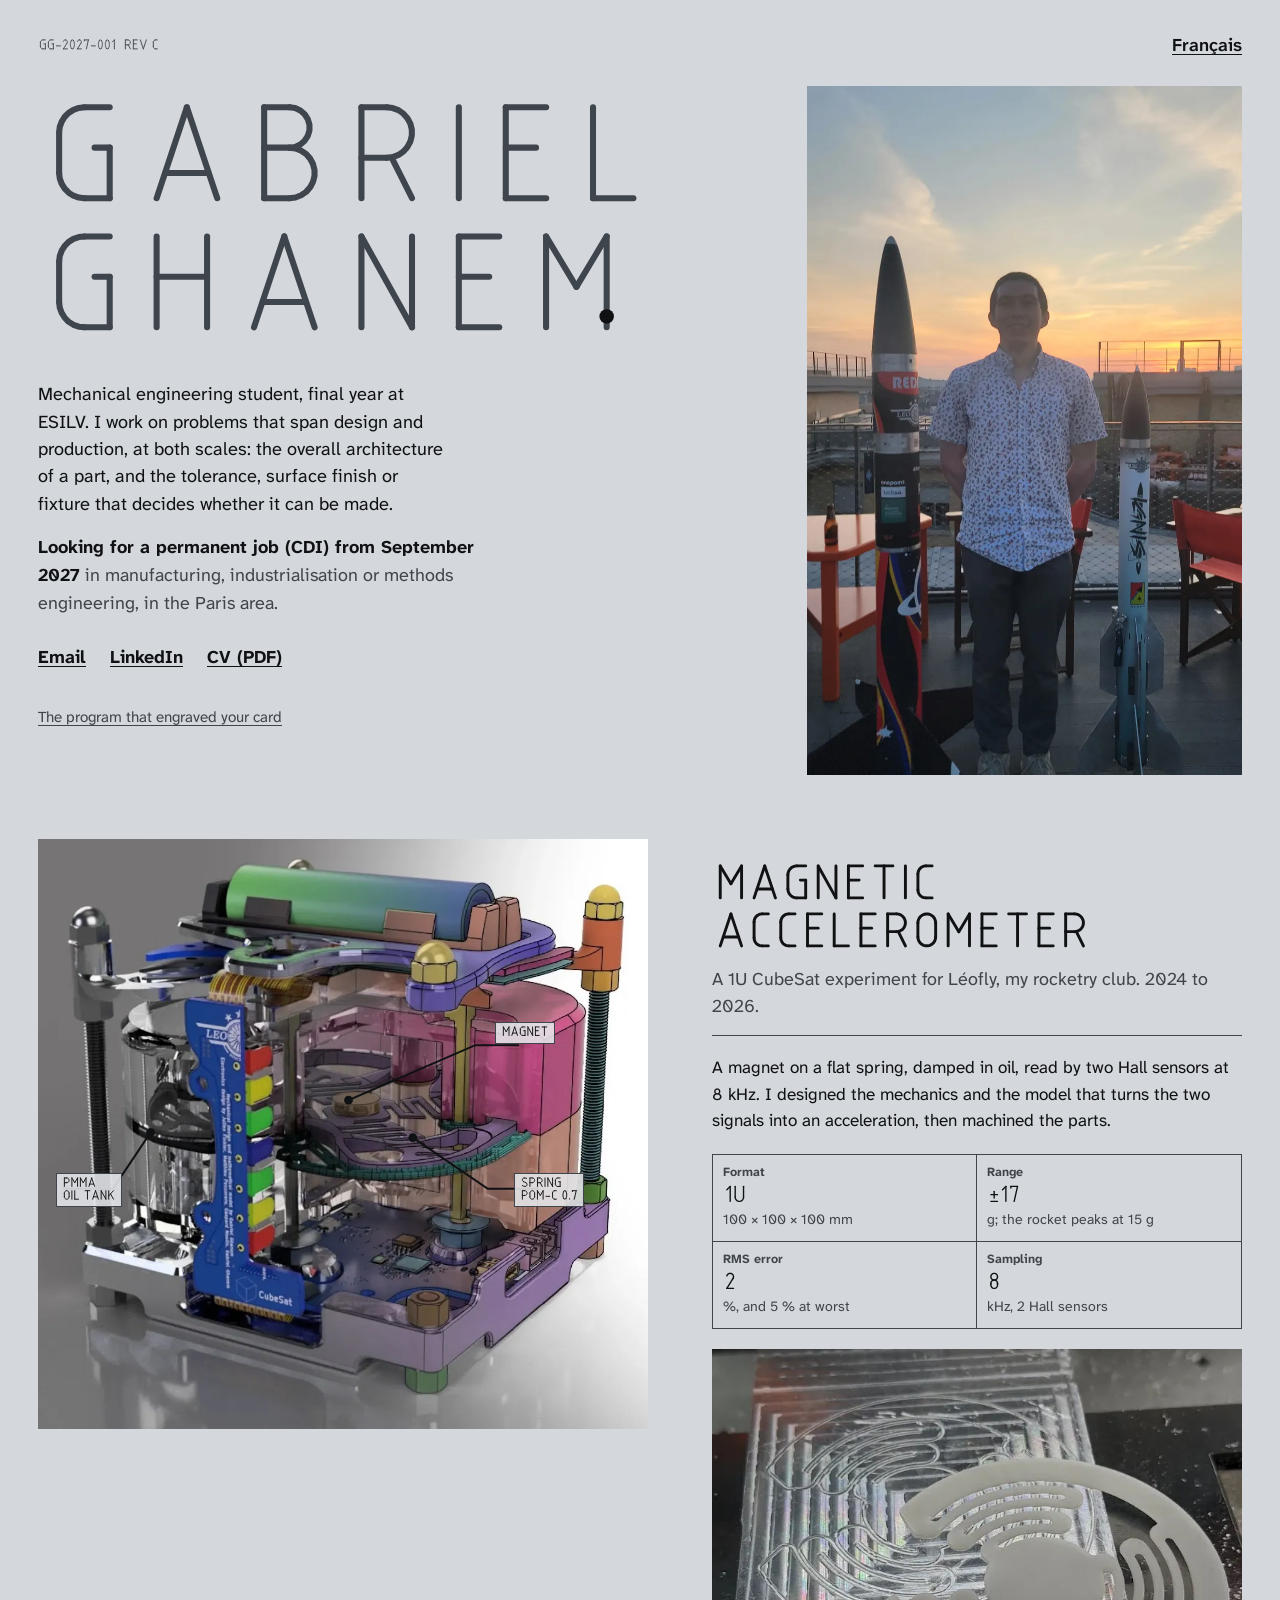
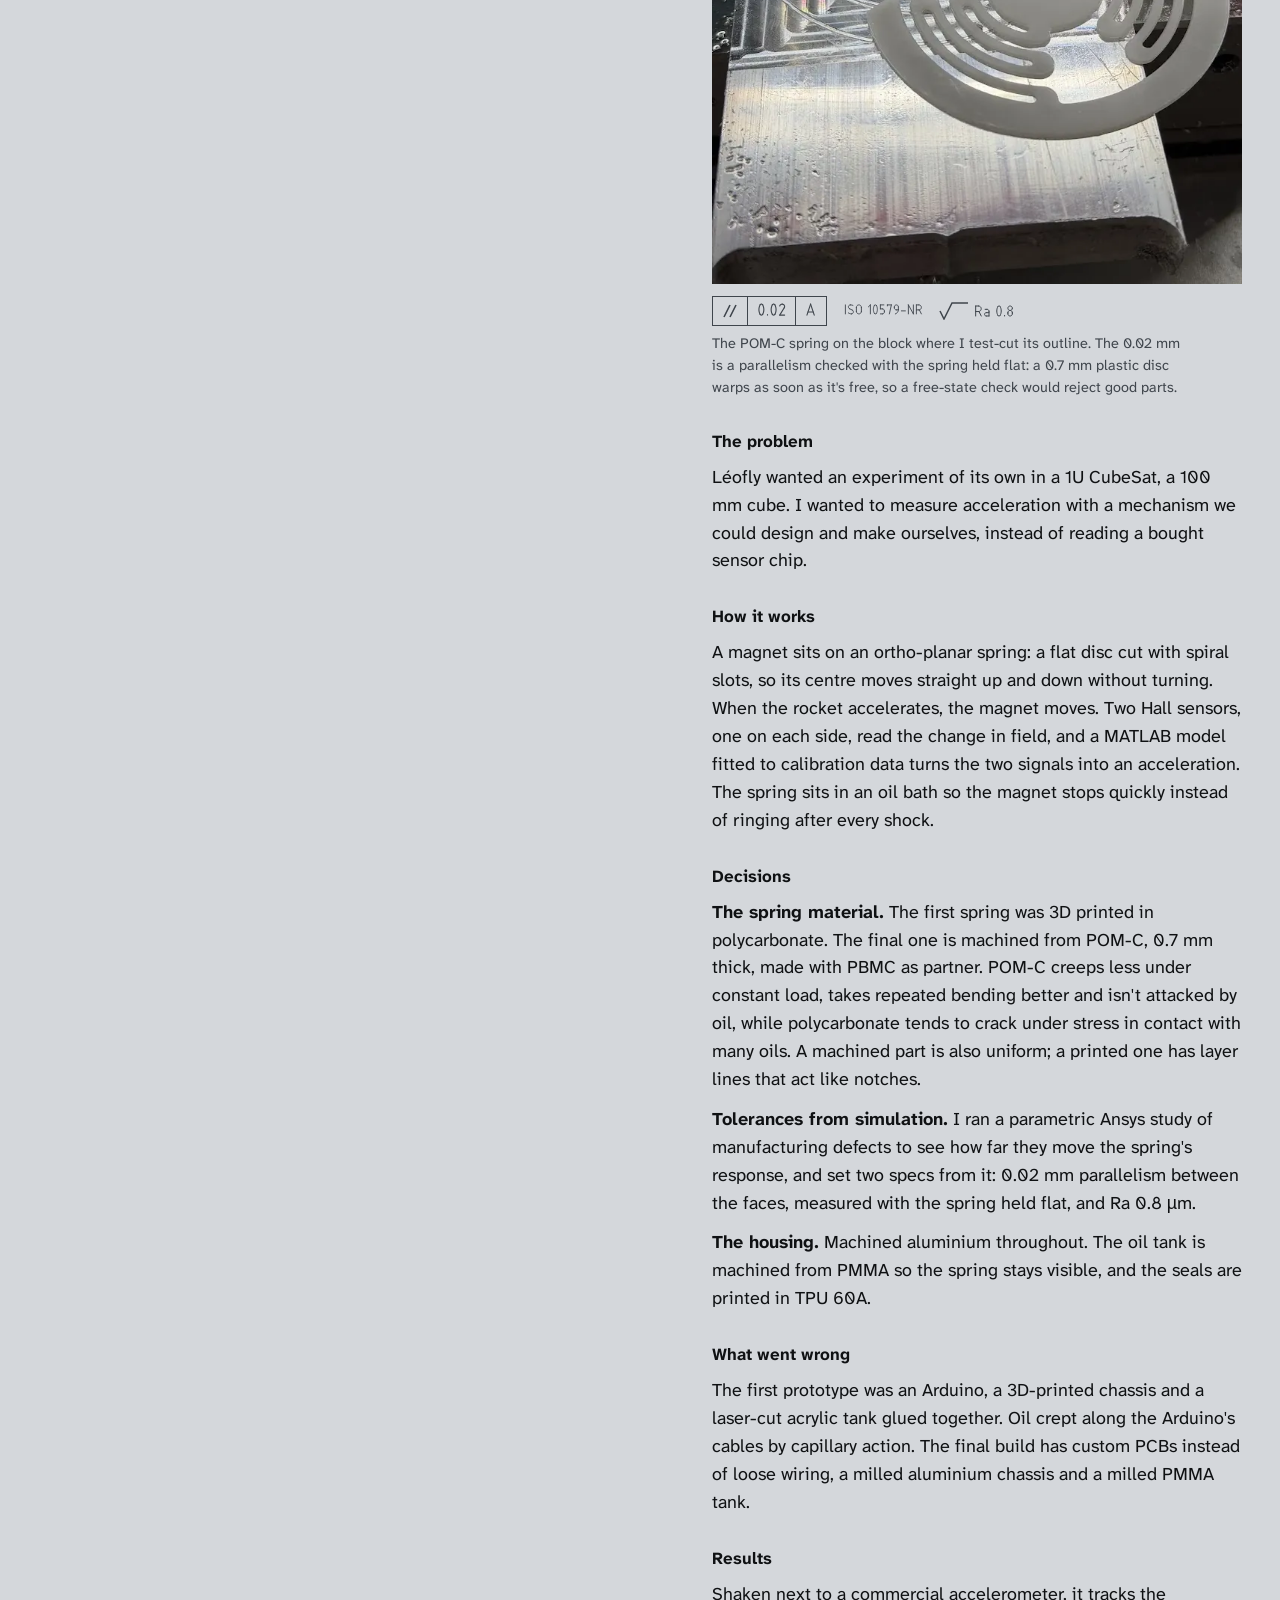
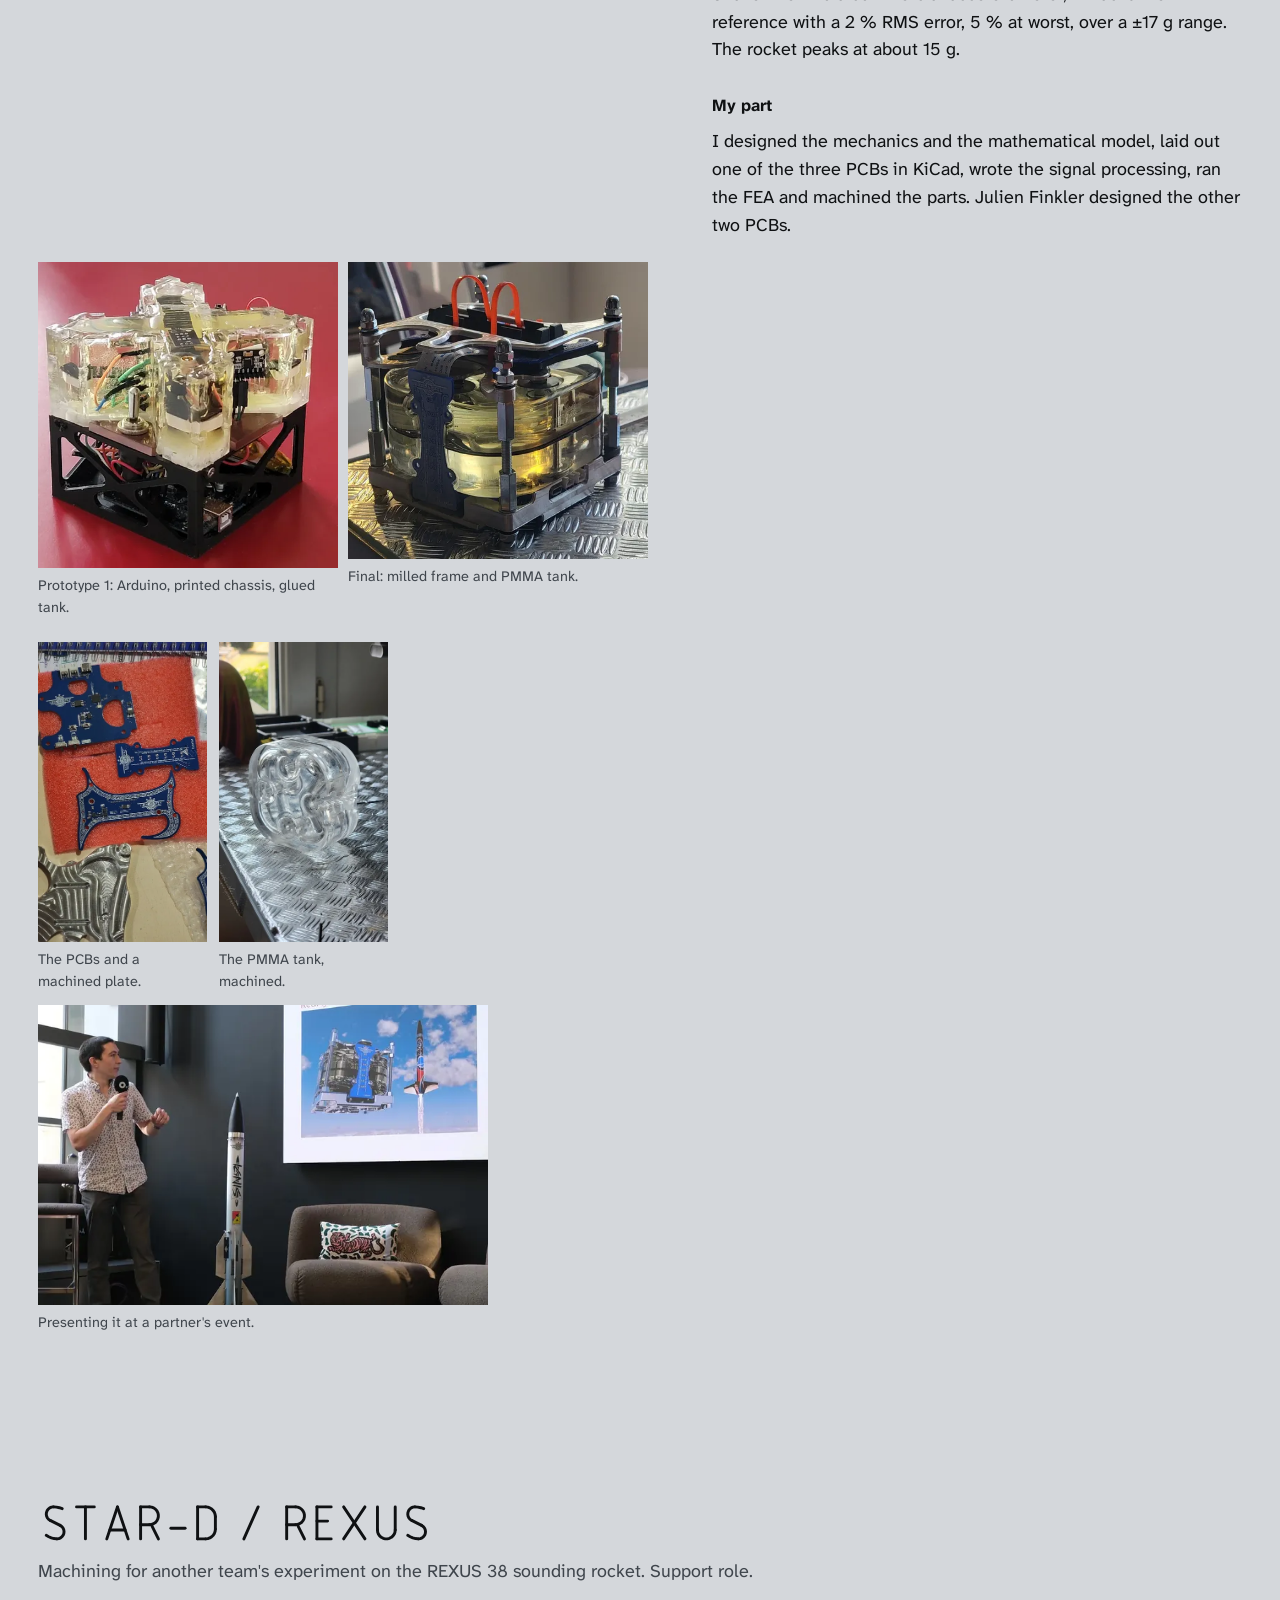
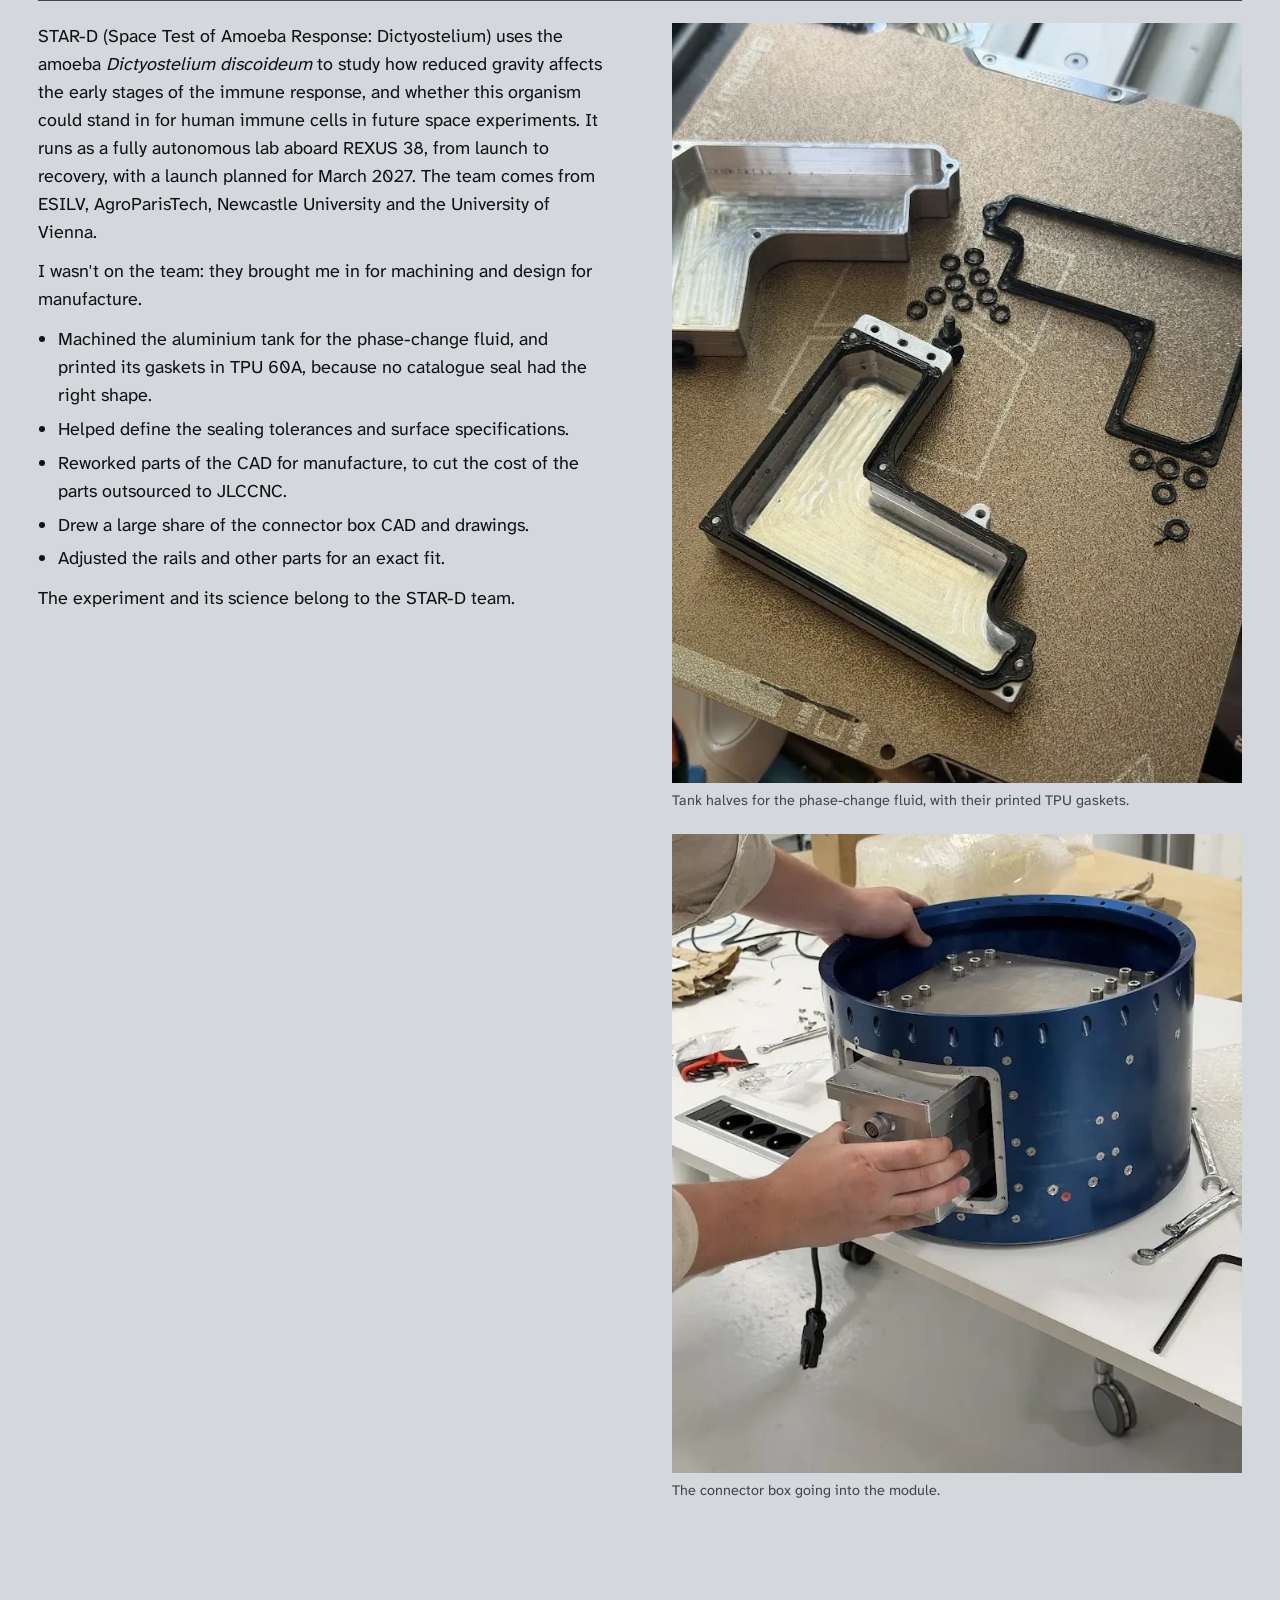
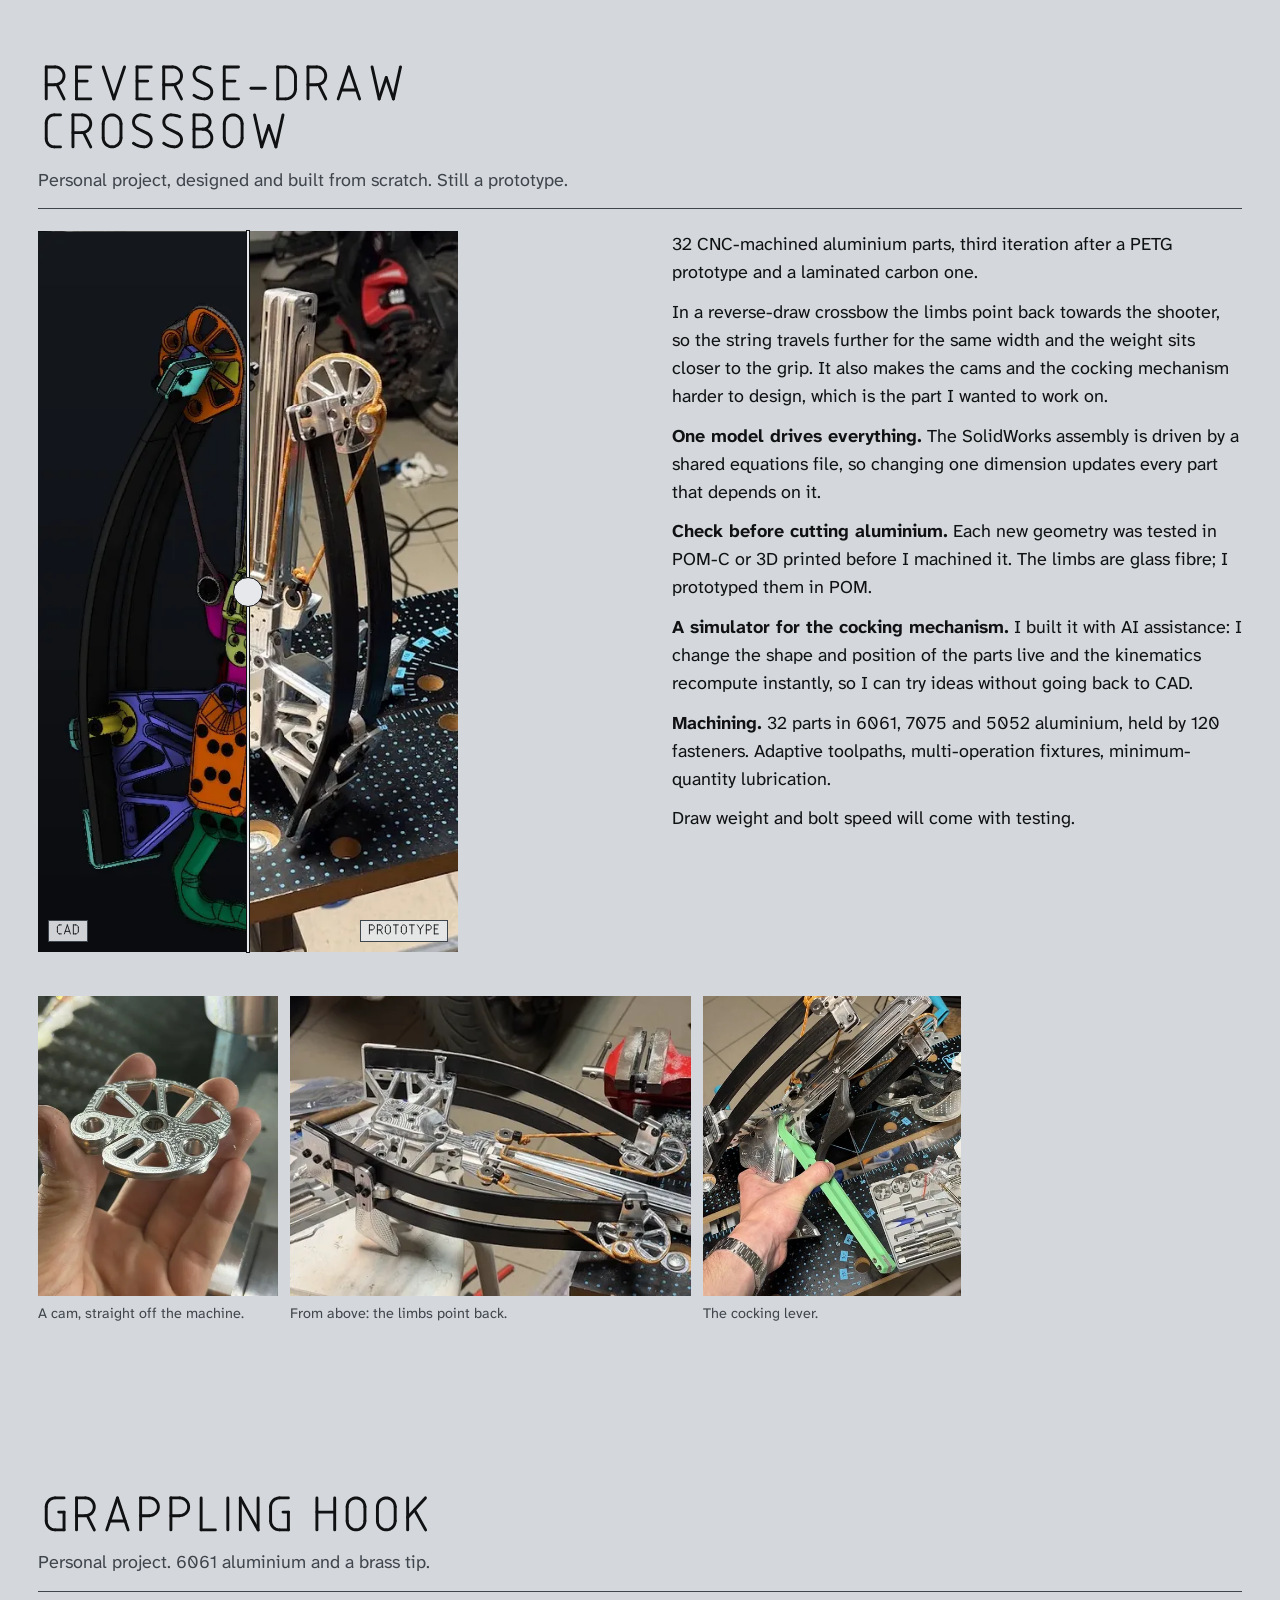
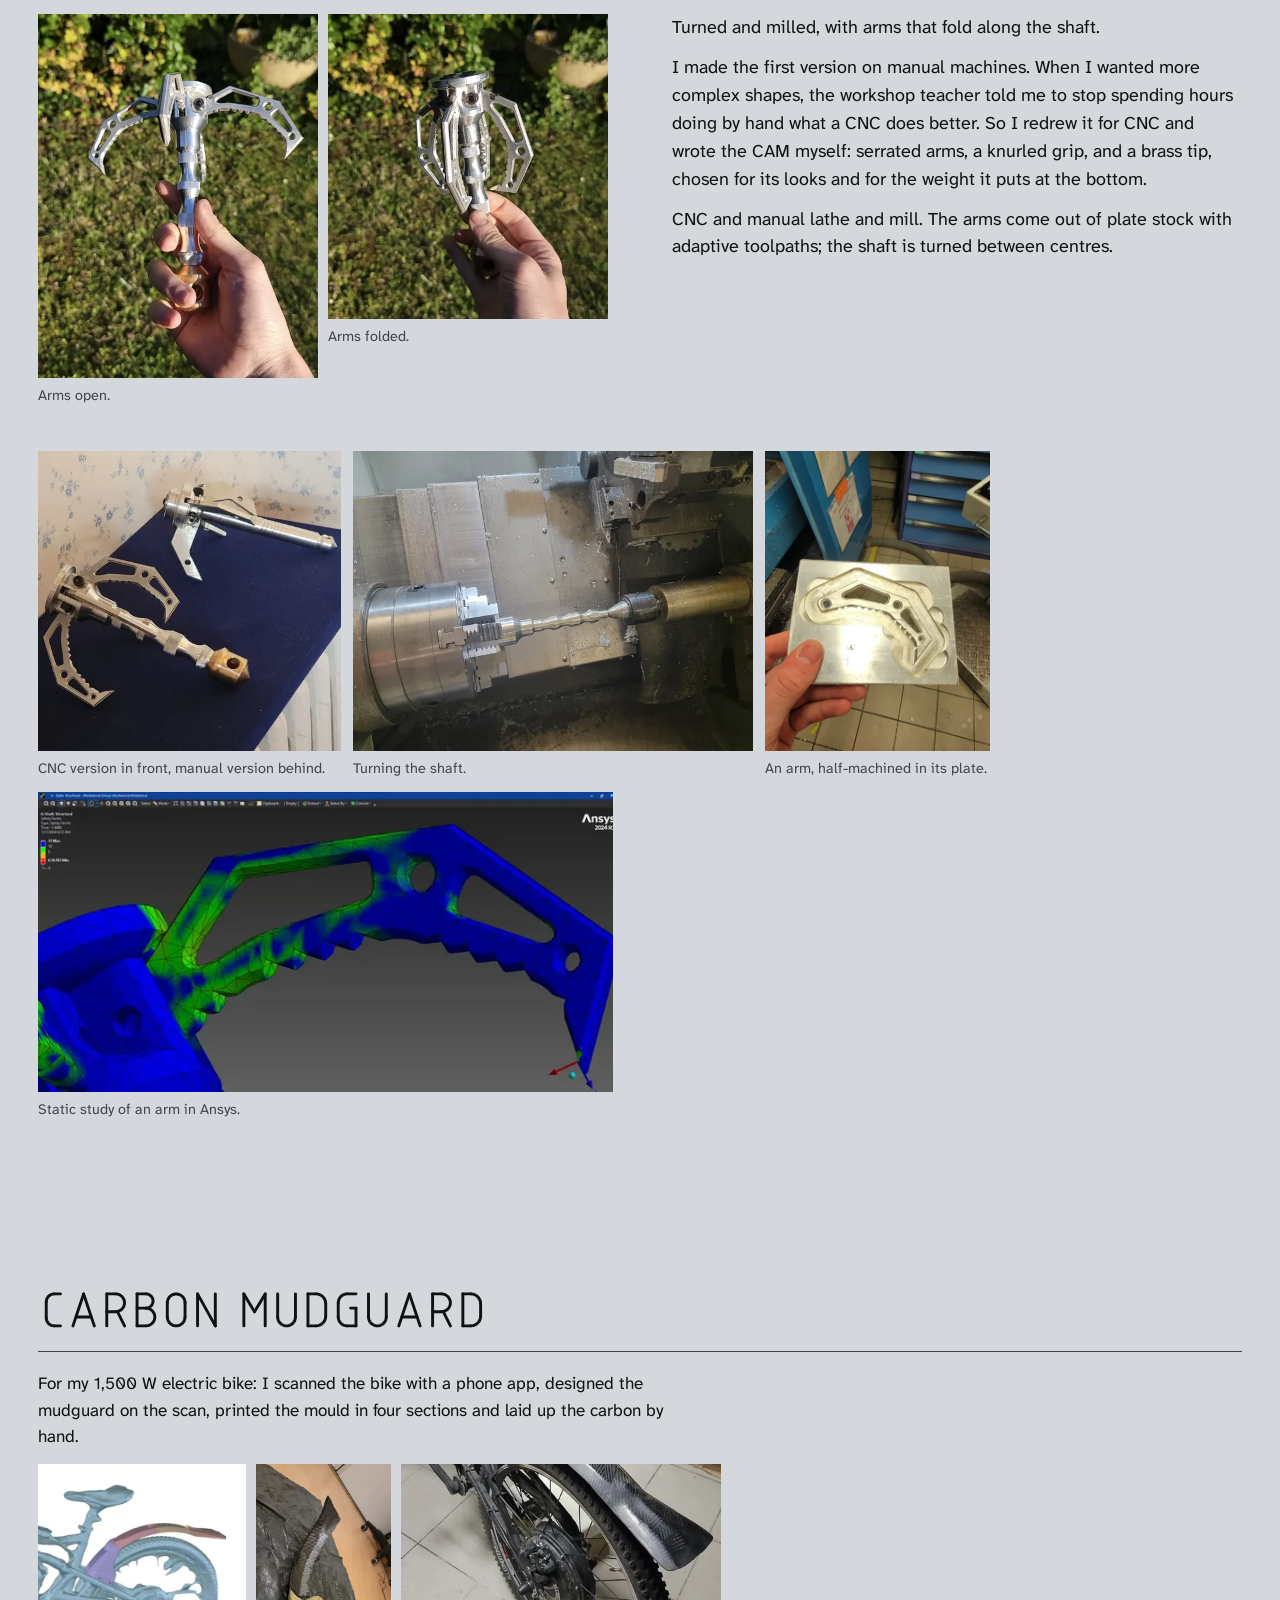
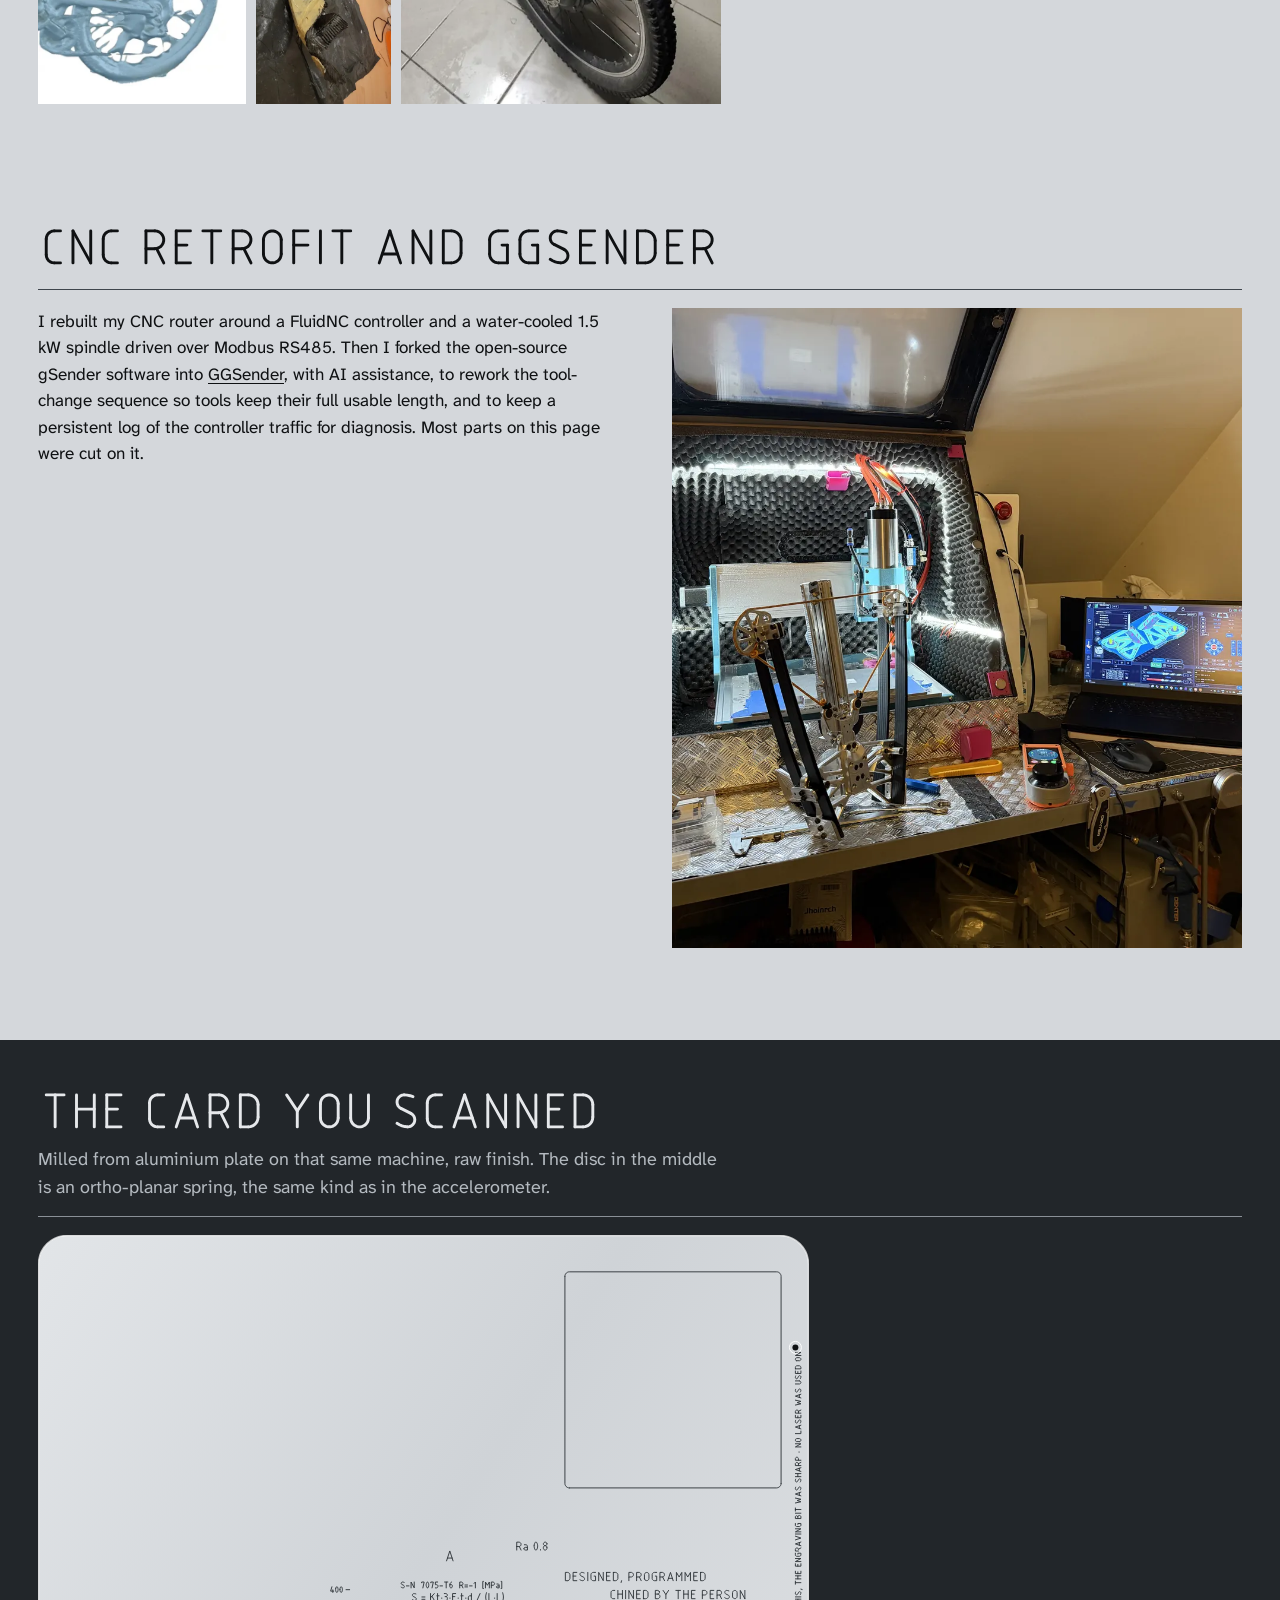
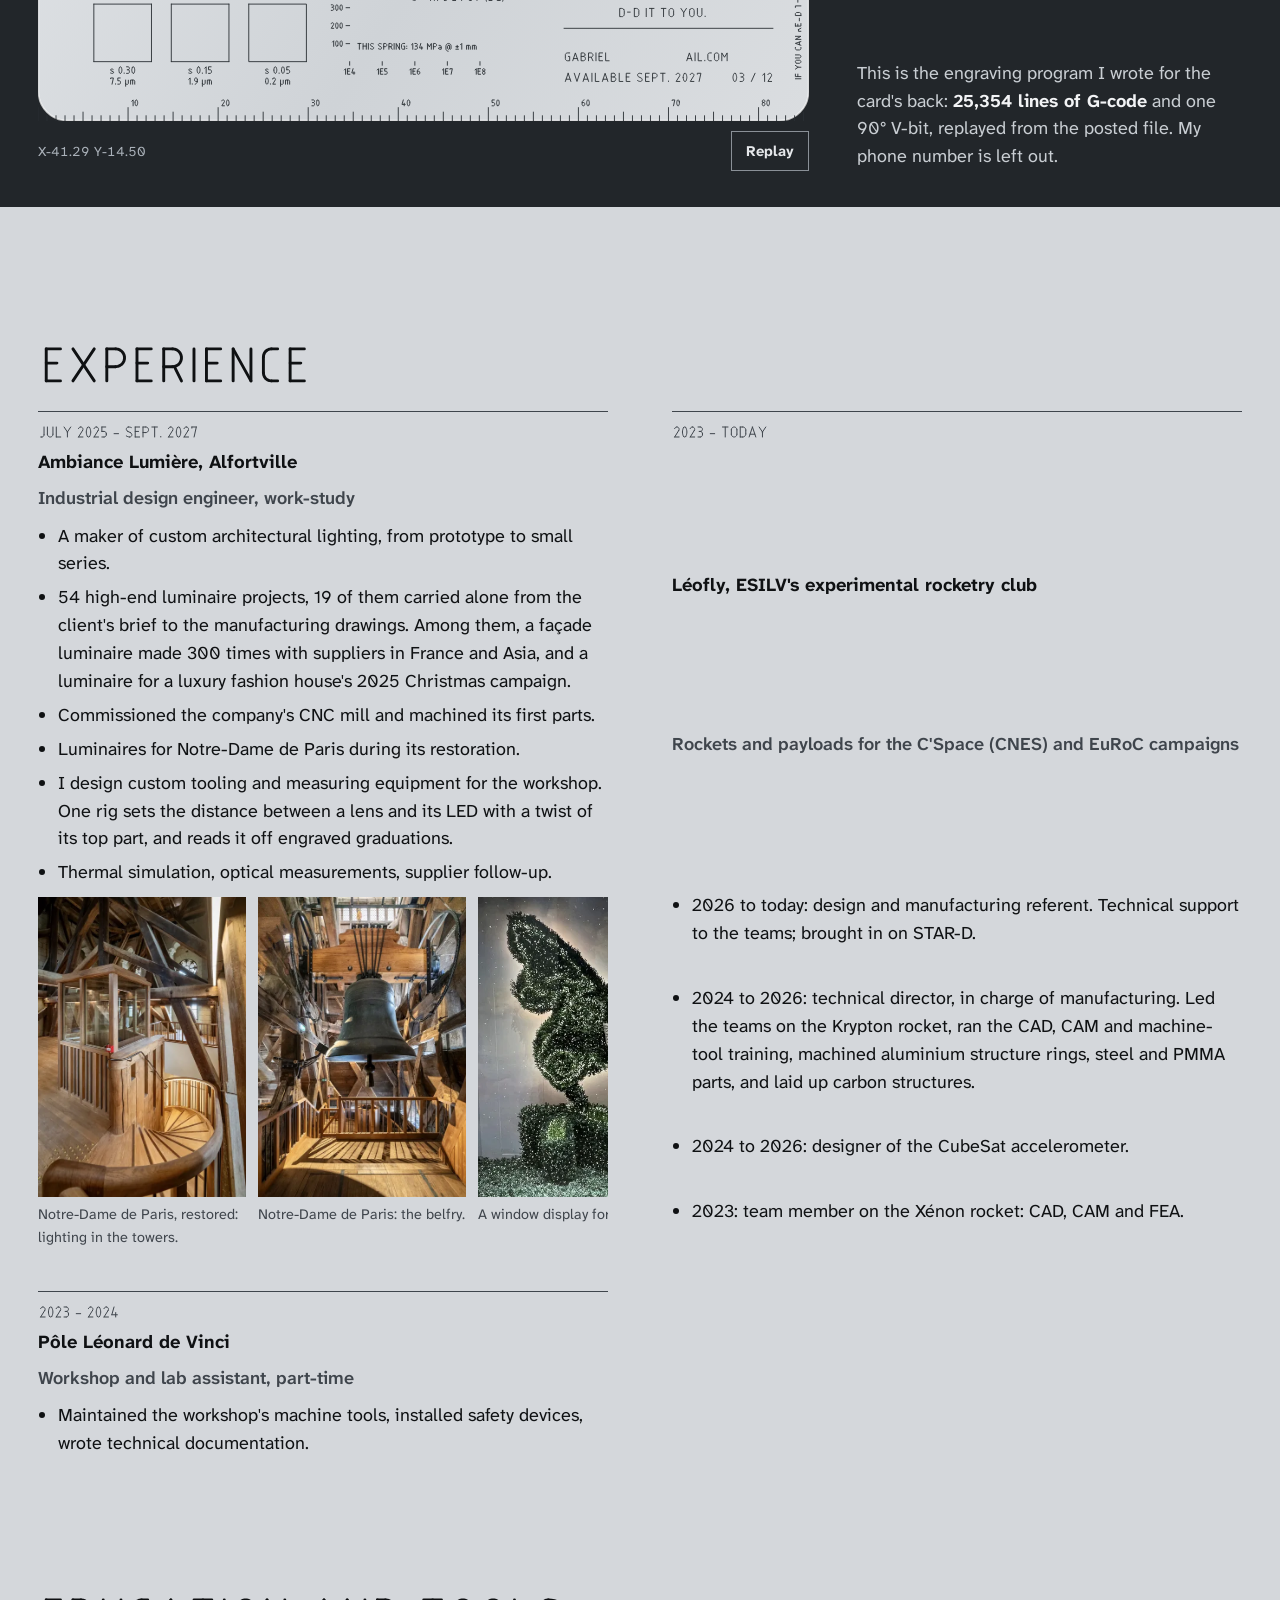
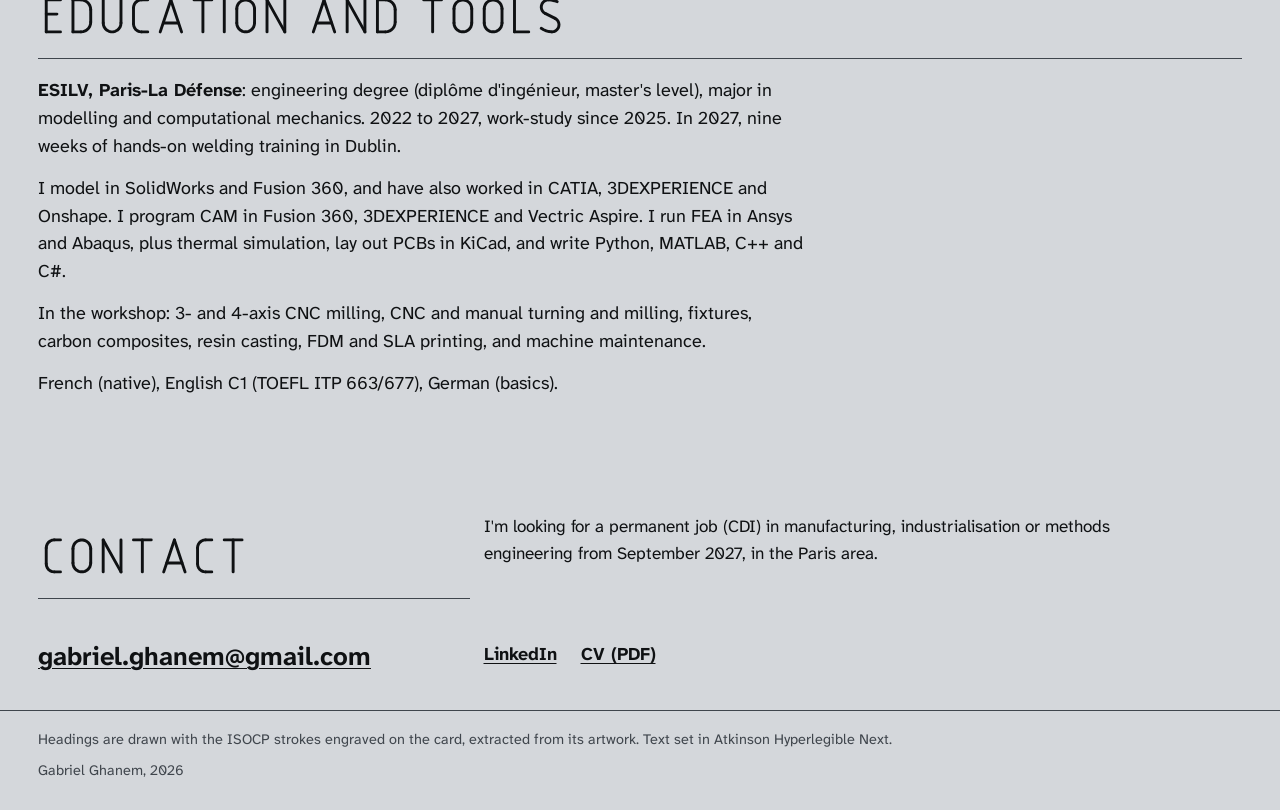
==== commit ce382a2c: "Smaller portrait beside the bio on phones; cache-busting CSS and JS URLs - Portrait column 34% of th" ====
--- a/docs/index.html
+++ b/docs/index.html
@@ -19,14 +19,14 @@
 <link rel="icon" href="favicon.svg" type="image/svg+xml">
 <link rel="apple-touch-icon" href="assets/apple-touch-icon.png">
 <link rel="preload" href="assets/fonts/atkinson-next.woff2" as="font" type="font/woff2" crossorigin>
-<link rel="stylesheet" href="assets/css/site.css">
+<link rel="stylesheet" href="assets/css/site.css?v=0b5d3b0c">
 </head>
 <body>
 <header class="wrap hero">
   <div class="bar"><span class="lbl"><span class="sr">Part GG-2027-001, revision C</span><svg class="isocp " preserveAspectRatio="xMinYMid meet" viewBox="-0.88 -9.65 118.79 12.93" style="--h:1.4735;--ar:9.1878" aria-hidden="true" focusable="false"><g fill="none" stroke="currentColor" stroke-width="0.877" stroke-linecap="round" stroke-linejoin="round"><path d="M4.88,-4.88L6.34,-4.88"/><path d="M6.34,-4.88L6.34,0.00"/><path d="M6.34,0.00L3.90,0.00"/><path d="M1.46,-2.44L1.46,-6.34"/><path d="M3.90,-8.77L6.34,-8.77"/><path d="M1.46,-2.44L1.52,-1.90L1.71,-1.38L2.00,-0.92L2.38,-0.53L2.84,-0.24L3.36,-0.06L3.90,0.00"/><path d="M3.90,-8.77L3.36,-8.71L2.84,-8.53L2.38,-8.24L2.00,-7.86L1.71,-7.39L1.52,-6.88L1.46,-6.34"/><path d="M12.68,-4.88L14.14,-4.88"/><path d="M14.14,-4.88L14.14,0.00"/><path d="M14.14,0.00L11.70,0.00"/><path d="M9.27,-2.44L9.27,-6.34"/><path d="M11.70,-8.77L14.14,-8.77"/><path d="M9.27,-2.44L9.33,-1.90L9.51,-1.38L9.80,-0.92L10.19,-0.53L10.65,-0.24L11.16,-0.06L11.70,0.00"/><path d="M11.70,-8.77L11.16,-8.71L10.65,-8.53L10.19,-8.24L9.80,-7.86L9.51,-7.39L9.33,-6.88L9.27,-6.34"/><path d="M17.07,-2.93L20.97,-2.93"/><path d="M27.51,-5.80L23.90,0.00"/><path d="M23.90,0.00L27.80,0.00"/><path d="M25.85,-8.78L25.33,-8.71L24.84,-8.52L24.43,-8.20L24.10,-7.79L23.90,-7.31"/><path d="M27.51,-5.80L27.71,-6.28L27.80,-6.78L27.74,-7.30L27.55,-7.78L27.24,-8.19L26.84,-8.51L26.36,-8.71L25.85,-8.78"/><path d="M31.71,-8.29L31.28,-7.37L30.97,-6.40L30.79,-5.40L30.72,-4.38L30.79,-3.37L30.97,-2.37L31.28,-1.41L31.71,-0.49"/><path d="M33.65,-8.29L33.38,-8.55L33.05,-8.72L32.68,-8.78L32.31,-8.72L31.97,-8.55L31.71,-8.29"/><path d="M33.65,-0.49L34.08,-1.41L34.39,-2.37L34.57,-3.37L34.64,-4.38L34.57,-5.40L34.39,-6.40L34.08,-7.37L33.65,-8.29"/><path d="M31.71,-0.49L31.97,-0.22L32.31,-0.05L32.68,0.00L33.05,-0.05L33.38,-0.22L33.65,-0.49"/><path d="M41.17,-5.80L37.56,0.00"/><path d="M37.56,0.00L41.46,0.00"/><path d="M39.51,-8.78L38.99,-8.71L38.50,-8.52L38.09,-8.20L37.76,-7.79L37.56,-7.31"/><path d="M41.17,-5.80L41.37,-6.28L41.46,-6.78L41.40,-7.30L41.21,-7.78L40.90,-8.19L40.50,-8.51L40.02,-8.71L39.51,-8.78"/><path d="M46.33,0.00L48.28,-8.78"/><path d="M48.28,-8.78L44.38,-8.78"/><path d="M44.38,-8.78L44.38,-7.80"/><path d="M51.20,-2.93L55.11,-2.93"/><path d="M59.01,-8.29L58.58,-7.37L58.27,-6.40L58.09,-5.40L58.03,-4.38L58.09,-3.37L58.27,-2.37L58.58,-1.41L59.01,-0.49"/><path d="M60.96,-8.29L60.69,-8.55L60.36,-8.72L59.99,-8.78L59.62,-8.72L59.28,-8.55L59.01,-8.29"/><path d="M60.96,-0.49L61.39,-1.41L61.70,-2.37L61.88,-3.37L61.95,-4.38L61.88,-5.40L61.70,-6.40L61.39,-7.37L60.96,-8.29"/><path d="M59.01,-0.49L59.28,-0.22L59.62,-0.05L59.99,0.00L60.36,-0.05L60.69,-0.22L60.96,-0.49"/><path d="M65.85,-8.29L65.42,-7.37L65.11,-6.40L64.93,-5.40L64.86,-4.38L64.93,-3.37L65.11,-2.37L65.42,-1.41L65.85,-0.49"/><path d="M67.79,-8.29L67.52,-8.55L67.19,-8.72L66.82,-8.78L66.45,-8.72L66.11,-8.55L65.85,-8.29"/><path d="M67.79,-0.49L68.22,-1.41L68.53,-2.37L68.71,-3.37L68.78,-4.38L68.71,-5.40L68.53,-6.40L68.22,-7.37L67.79,-8.29"/><path d="M65.85,-0.49L66.11,-0.22L66.45,-0.05L66.82,0.00L67.19,-0.05L67.52,-0.22L67.79,-0.49"/><path d="M73.65,0.00L73.65,-8.77"/><path d="M73.65,-8.77L71.70,-6.83"/><path d="M84.38,0.00L84.38,-8.77"/><path d="M84.38,-8.77L86.82,-8.77"/><path d="M86.82,-3.90L84.38,-3.90"/><path d="M87.30,-3.90L89.25,0.00"/><path d="M86.82,-3.90L87.40,-3.97L87.95,-4.18L88.43,-4.51L88.82,-4.95L89.09,-5.47L89.23,-6.04L89.23,-6.63L89.09,-7.20L88.82,-7.72L88.43,-8.16L87.95,-8.50L87.40,-8.70L86.82,-8.77"/><path d="M96.07,0.00L92.18,0.00"/><path d="M92.18,0.00L92.18,-8.77"/><path d="M92.18,-8.77L96.07,-8.77"/><path d="M95.10,-4.88L92.18,-4.88"/><path d="M99.00,-8.77L101.93,0.00"/><path d="M101.93,0.00L104.84,-8.77"/><path d="M115.57,0.00L113.87,0.00"/><path d="M111.67,-2.20L111.67,-6.58"/><path d="M113.87,-8.77L115.57,-8.77"/><path d="M111.67,-2.20L111.75,-1.62L111.96,-1.10L112.31,-0.64L112.77,-0.29L113.30,-0.07L113.87,0.00"/><path d="M113.87,-8.77L113.30,-8.70L112.77,-8.48L112.31,-8.13L111.96,-7.68L111.75,-7.15L111.67,-6.58"/></g></svg></span><a href="fr/" hreflang="fr" lang="fr">Français</a></div>
   <h1 class="name"><span class="sr">Gabriel Ghanem</span><svg class="isocp " preserveAspectRatio="xMinYMid meet" viewBox="-0.58 -9.36 61.13 24.80" style="--h:2.8269;--ar:2.4645" aria-hidden="true" focusable="false"><g fill="none" stroke="currentColor" stroke-width="0.585" stroke-linecap="round" stroke-linejoin="round"><path d="M4.88,-4.88L6.34,-4.88"/><path d="M6.34,-4.88L6.34,0.00"/><path d="M6.34,0.00L3.90,0.00"/><path d="M1.46,-2.44L1.46,-6.34"/><path d="M3.90,-8.77L6.34,-8.77"/><path d="M1.46,-2.44L1.52,-1.90L1.71,-1.38L2.00,-0.92L2.38,-0.53L2.84,-0.24L3.36,-0.06L3.90,0.00"/><path d="M3.90,-8.77L3.36,-8.71L2.84,-8.53L2.38,-8.24L2.00,-7.86L1.71,-7.39L1.52,-6.88L1.46,-6.34"/><path d="M10.87,0.00L13.79,-8.77"/><path d="M13.79,-8.77L16.72,0.00"/><path d="M15.86,-2.44L11.72,-2.44"/><path d="M21.25,0.00L23.69,0.00"/><path d="M23.69,-4.88L21.25,-4.88"/><path d="M23.69,-8.77L21.25,-8.77"/><path d="M21.25,-8.77L21.25,0.00"/><path d="M23.69,0.00L24.27,-0.07L24.82,-0.28L25.30,-0.61L25.69,-1.05L25.96,-1.57L26.11,-2.14L26.11,-2.73L25.96,-3.30L25.69,-3.82L25.30,-4.26L24.82,-4.59L24.27,-4.80L23.69,-4.88"/><path d="M23.69,-4.88L24.24,-4.95L24.74,-5.18L25.16,-5.55L25.46,-6.02L25.62,-6.55L25.62,-7.10L25.46,-7.64L25.16,-8.10L24.74,-8.46L24.24,-8.70L23.69,-8.77"/><path d="M30.64,0.00L30.64,-8.77"/><path d="M30.64,-8.77L33.08,-8.77"/><path d="M33.08,-3.90L30.64,-3.90"/><path d="M33.57,-3.90L35.52,0.00"/><path d="M33.08,-3.90L33.66,-3.97L34.21,-4.18L34.69,-4.51L35.08,-4.95L35.36,-5.47L35.50,-6.04L35.50,-6.63L35.36,-7.20L35.08,-7.72L34.69,-8.16L34.21,-8.50L33.66,-8.70L33.08,-8.77"/><path d="M40.04,0.00L40.04,-8.77"/><path d="M48.47,0.00L44.57,0.00"/><path d="M44.57,0.00L44.57,-8.77"/><path d="M44.57,-8.77L48.47,-8.77"/><path d="M47.49,-4.88L44.57,-4.88"/><path d="M52.99,-8.77L52.99,0.00"/><path d="M52.99,0.00L56.89,0.00"/><path d="M4.88,7.58L6.34,7.58"/><path d="M6.34,7.58L6.34,12.46"/><path d="M6.34,12.46L3.90,12.46"/><path d="M1.46,10.02L1.46,6.12"/><path d="M3.90,3.69L6.34,3.69"/><path d="M1.46,10.02L1.52,10.56L1.71,11.08L2.00,11.54L2.38,11.93L2.84,12.22L3.36,12.40L3.90,12.46"/><path d="M3.90,3.69L3.36,3.75L2.84,3.93L2.38,4.22L2.00,4.60L1.71,5.06L1.52,5.58L1.46,6.12"/><path d="M10.87,12.46L10.87,3.69"/><path d="M10.87,7.58L15.74,7.58"/><path d="M15.74,3.69L15.74,12.46"/><path d="M20.27,12.46L23.19,3.69"/><path d="M23.19,3.69L26.12,12.46"/><path d="M25.26,10.02L21.12,10.02"/><path d="M30.64,12.46L30.64,3.69"/><path d="M30.64,3.69L35.52,12.46"/><path d="M35.52,12.46L35.52,3.69"/><path d="M43.94,12.46L40.04,12.46"/><path d="M40.04,12.46L40.04,3.69"/><path d="M40.04,3.69L43.94,3.69"/><path d="M42.97,7.58L40.04,7.58"/><path d="M48.46,12.46L48.46,3.69"/><path d="M48.46,3.69L51.39,8.56"/><path d="M51.39,8.56L54.31,3.69"/><path d="M54.31,3.69L54.31,12.46"/></g></svg></h1>
   <div class="intro">
-    <figure class="me"><img src="assets/img/portrait-840.webp" srcset="assets/img/portrait-420.webp 420w, assets/img/portrait-840.webp 840w" sizes="(min-width: 1000px) 34vw, 40vw" width="840" height="1330" alt="Gabriel on a rooftop at sunset, between two of Léofly&#x27;s rockets." fetchpriority="high"></figure>
+    <figure class="me"><img src="assets/img/portrait-840.webp" srcset="assets/img/portrait-420.webp 420w, assets/img/portrait-840.webp 840w" sizes="(min-width: 1000px) 34vw, 34vw" width="840" height="1330" alt="Gabriel on a rooftop at sunset, between two of Léofly&#x27;s rockets." fetchpriority="high"></figure>
     <p class="lead">Mechanical engineering student, final year at ESILV. I work on problems that span design and production, at both scales: the overall architecture of a part, and the tolerance, surface finish or fixture that decides whether it can be made.</p>
   </div>
   <p class="avail"><strong>Looking for a permanent job (CDI) from September 2027</strong> in manufacturing, industrialisation or methods engineering, in the Paris area.</p>
@@ -191,6 +191,6 @@
 </main>
 
 <footer><div class="wrap"><p class="colo">Headings are drawn with the ISOCP strokes engraved on the card, extracted from its artwork. Text set in Atkinson Hyperlegible Next.</p><p>Gabriel Ghanem, 2026</p></div></footer>
-<script src="assets/js/site.js" defer></script>
+<script src="assets/js/site.js?v=3bcb224d" defer></script>
 </body>
 </html>
--- a/docs/assets/css/site.css
+++ b/docs/assets/css/site.css
@@ -36,7 +36,7 @@
 .bar { display: flex; justify-content: space-between; align-items: center; gap: 16px; }
 .bar a { font-weight: 600; padding: 10px 0 10px 12px; }
 .name { --cap: clamp(38px, 11.4vw, 96px); color: var(--eng); margin-top: 8px; }
-.intro { display: grid; grid-template-columns: 40% minmax(0, 1fr); gap: 14px; align-items: start; }
+.intro { display: grid; grid-template-columns: 34% minmax(0, 1fr); gap: 14px; align-items: start; }
 .me img { width: 100%; }
 .lead { font-size: 1.02rem; line-height: 1.45; max-width: 34ch; }
 .avail { color: var(--eng); max-width: 38ch; }
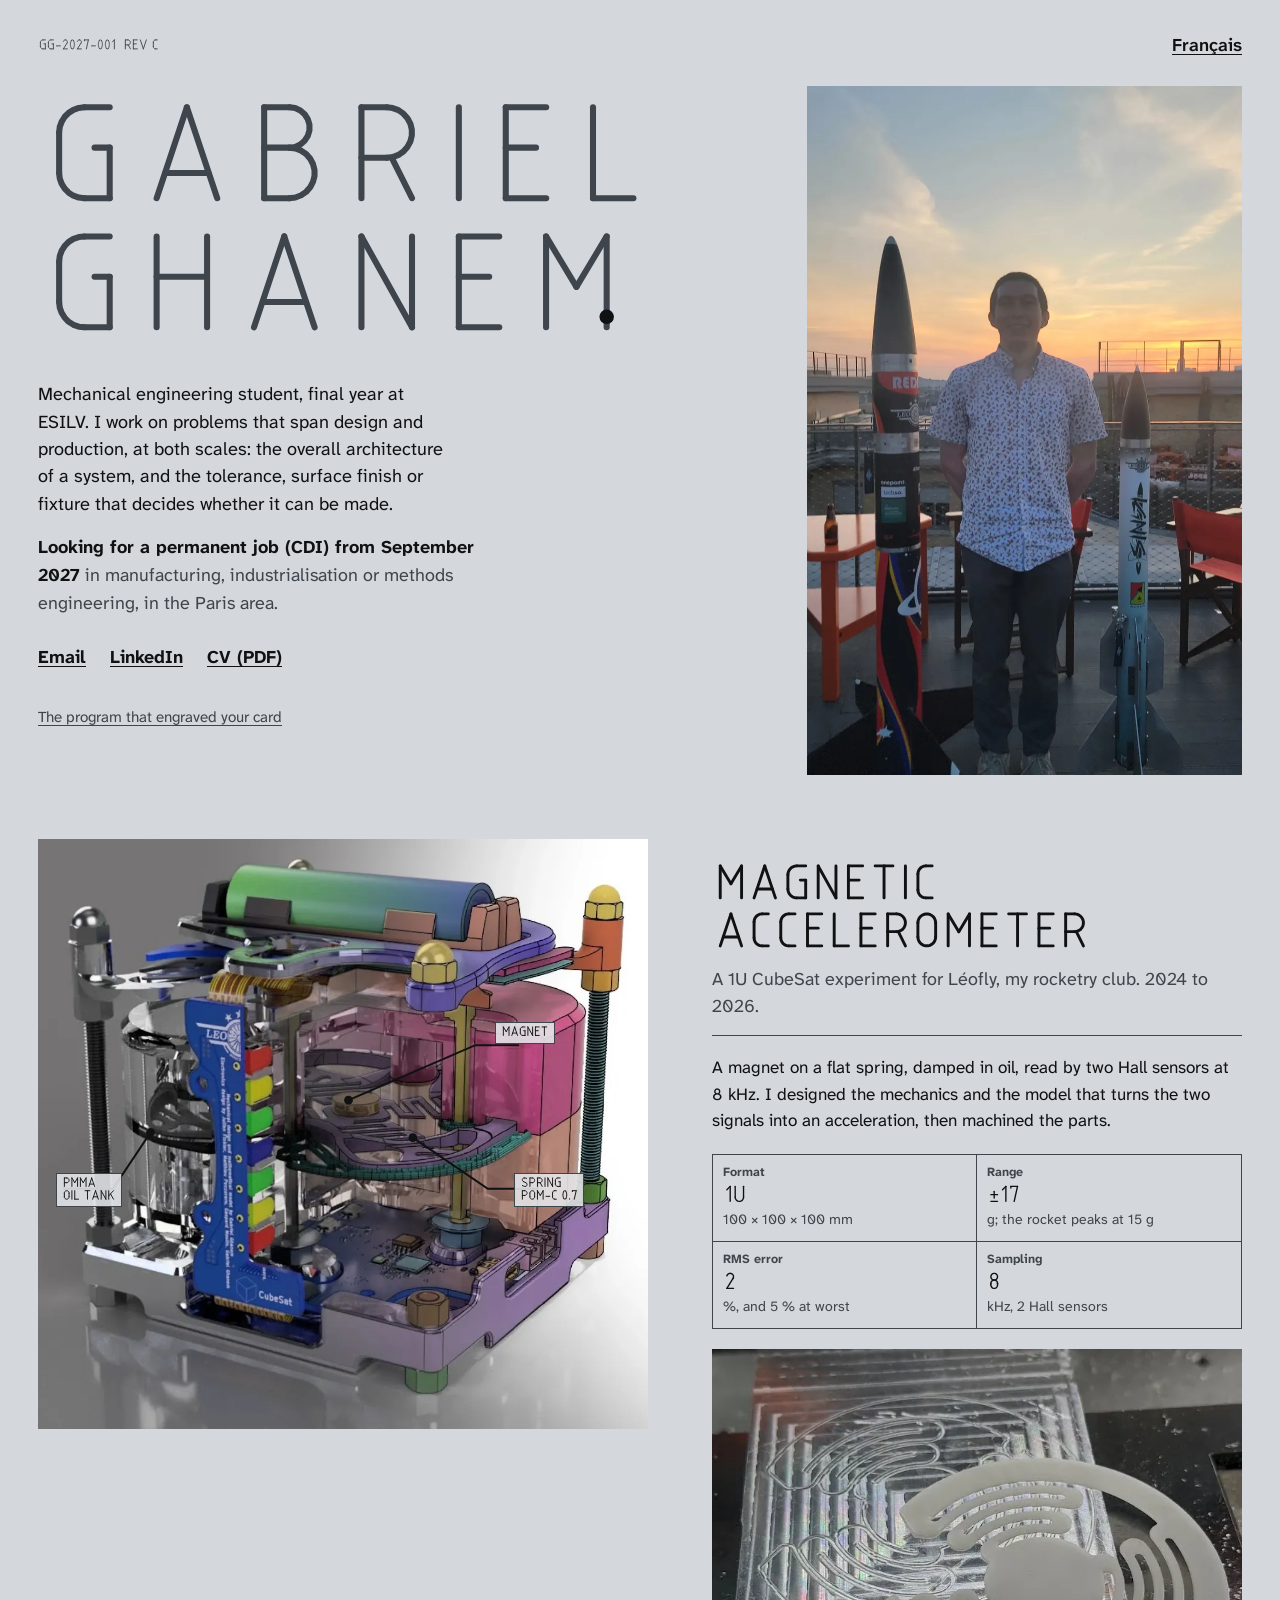
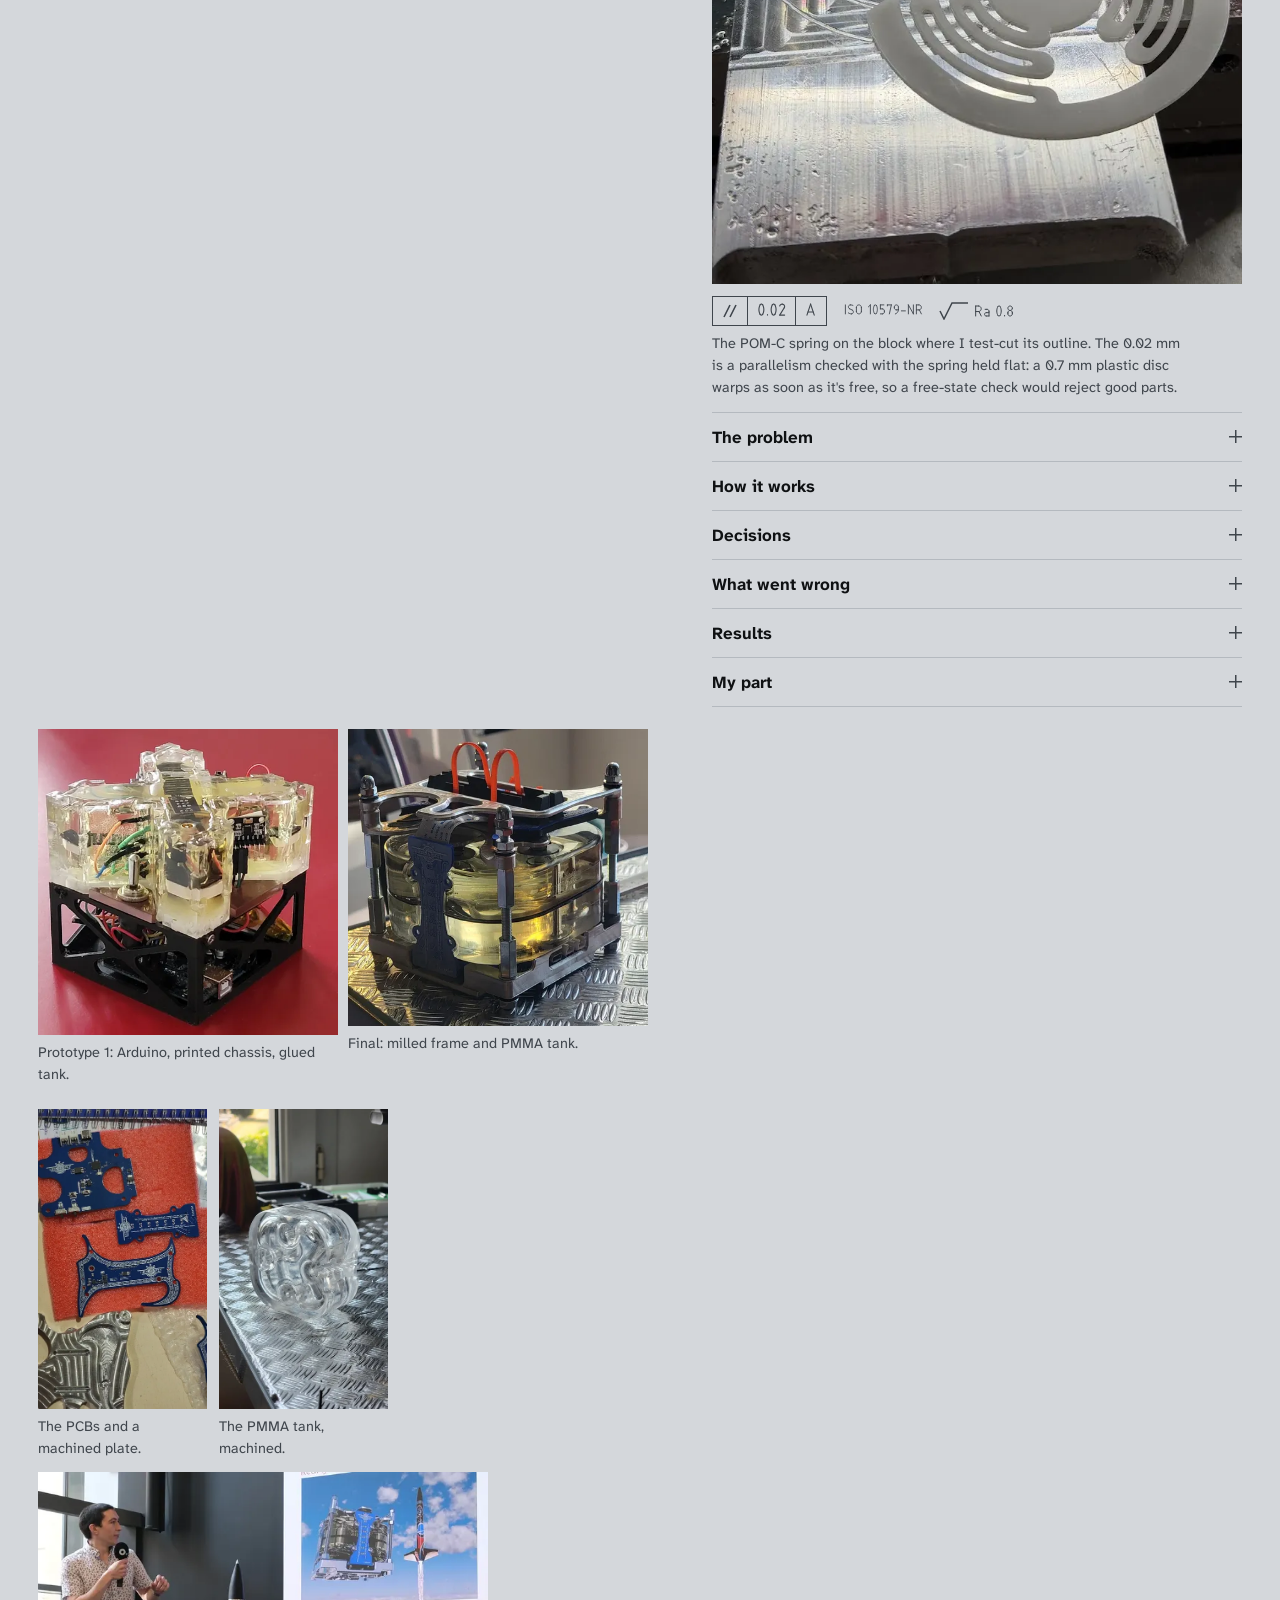
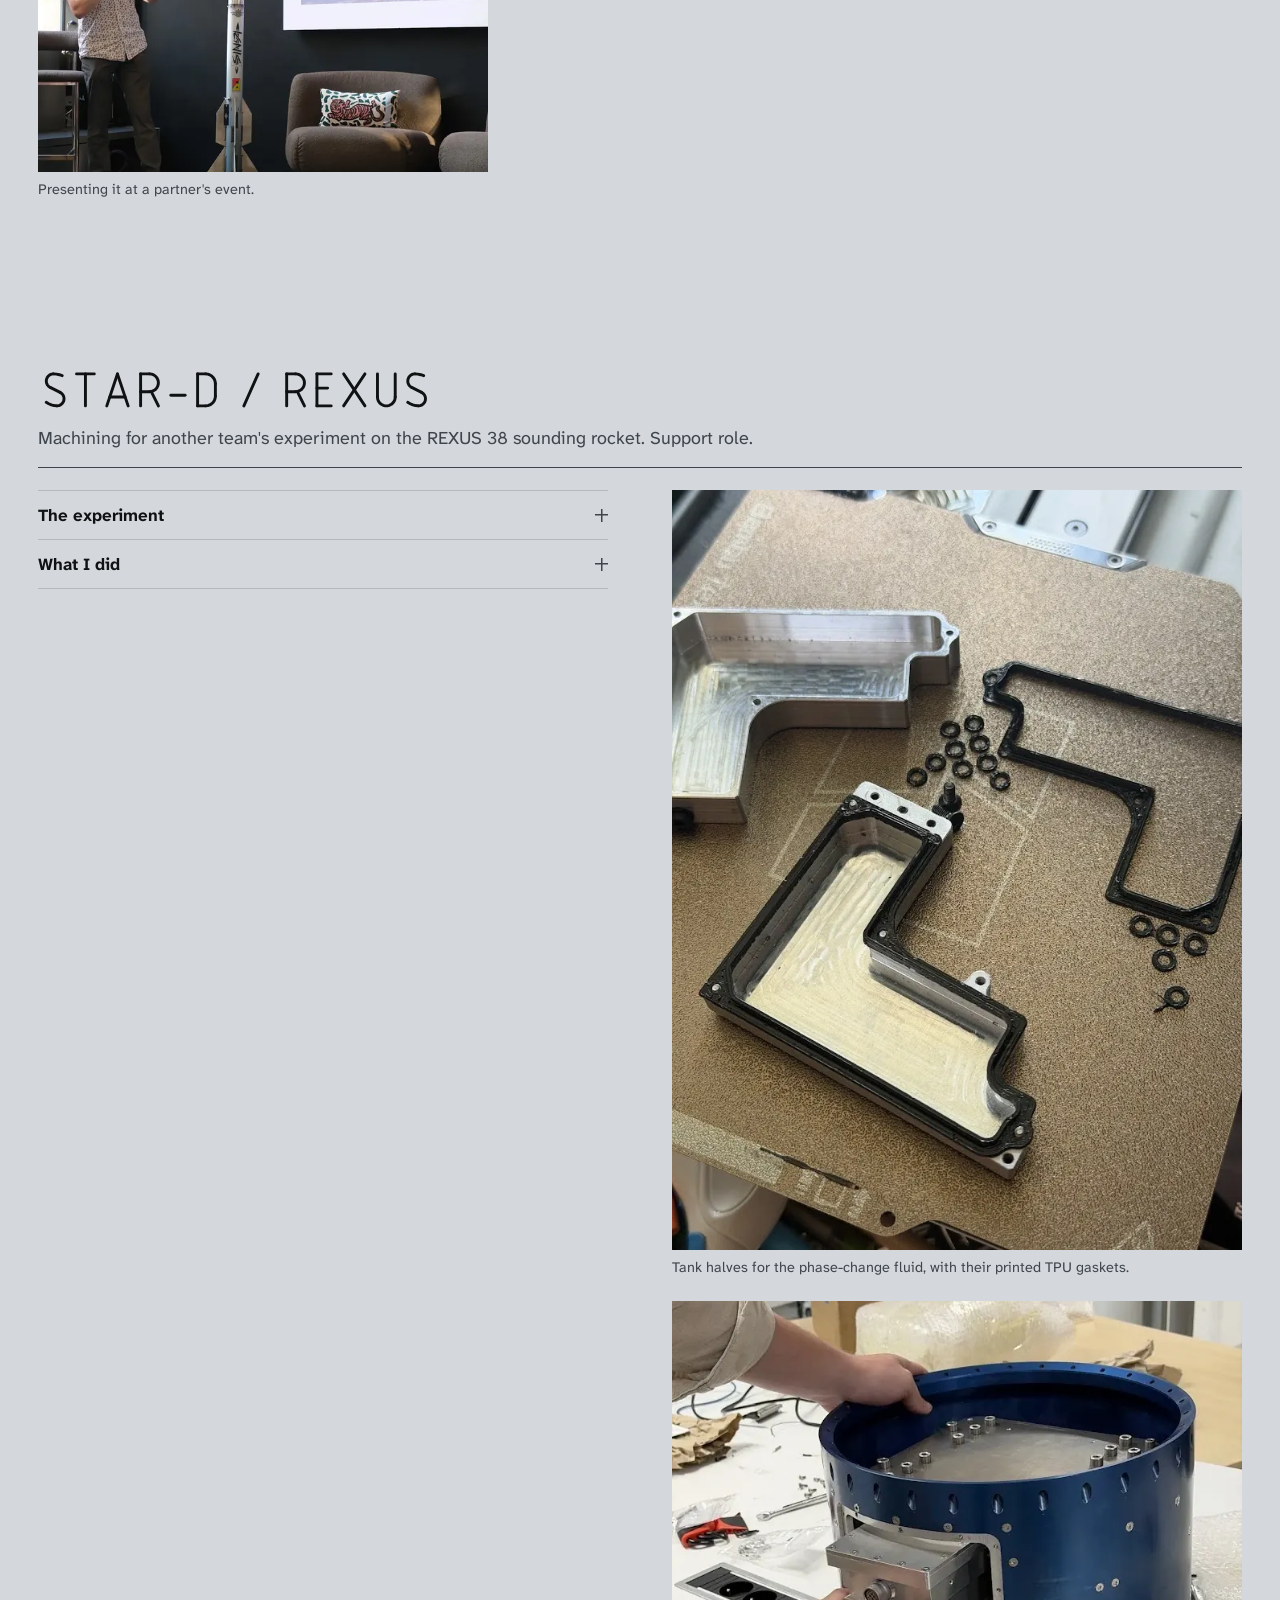
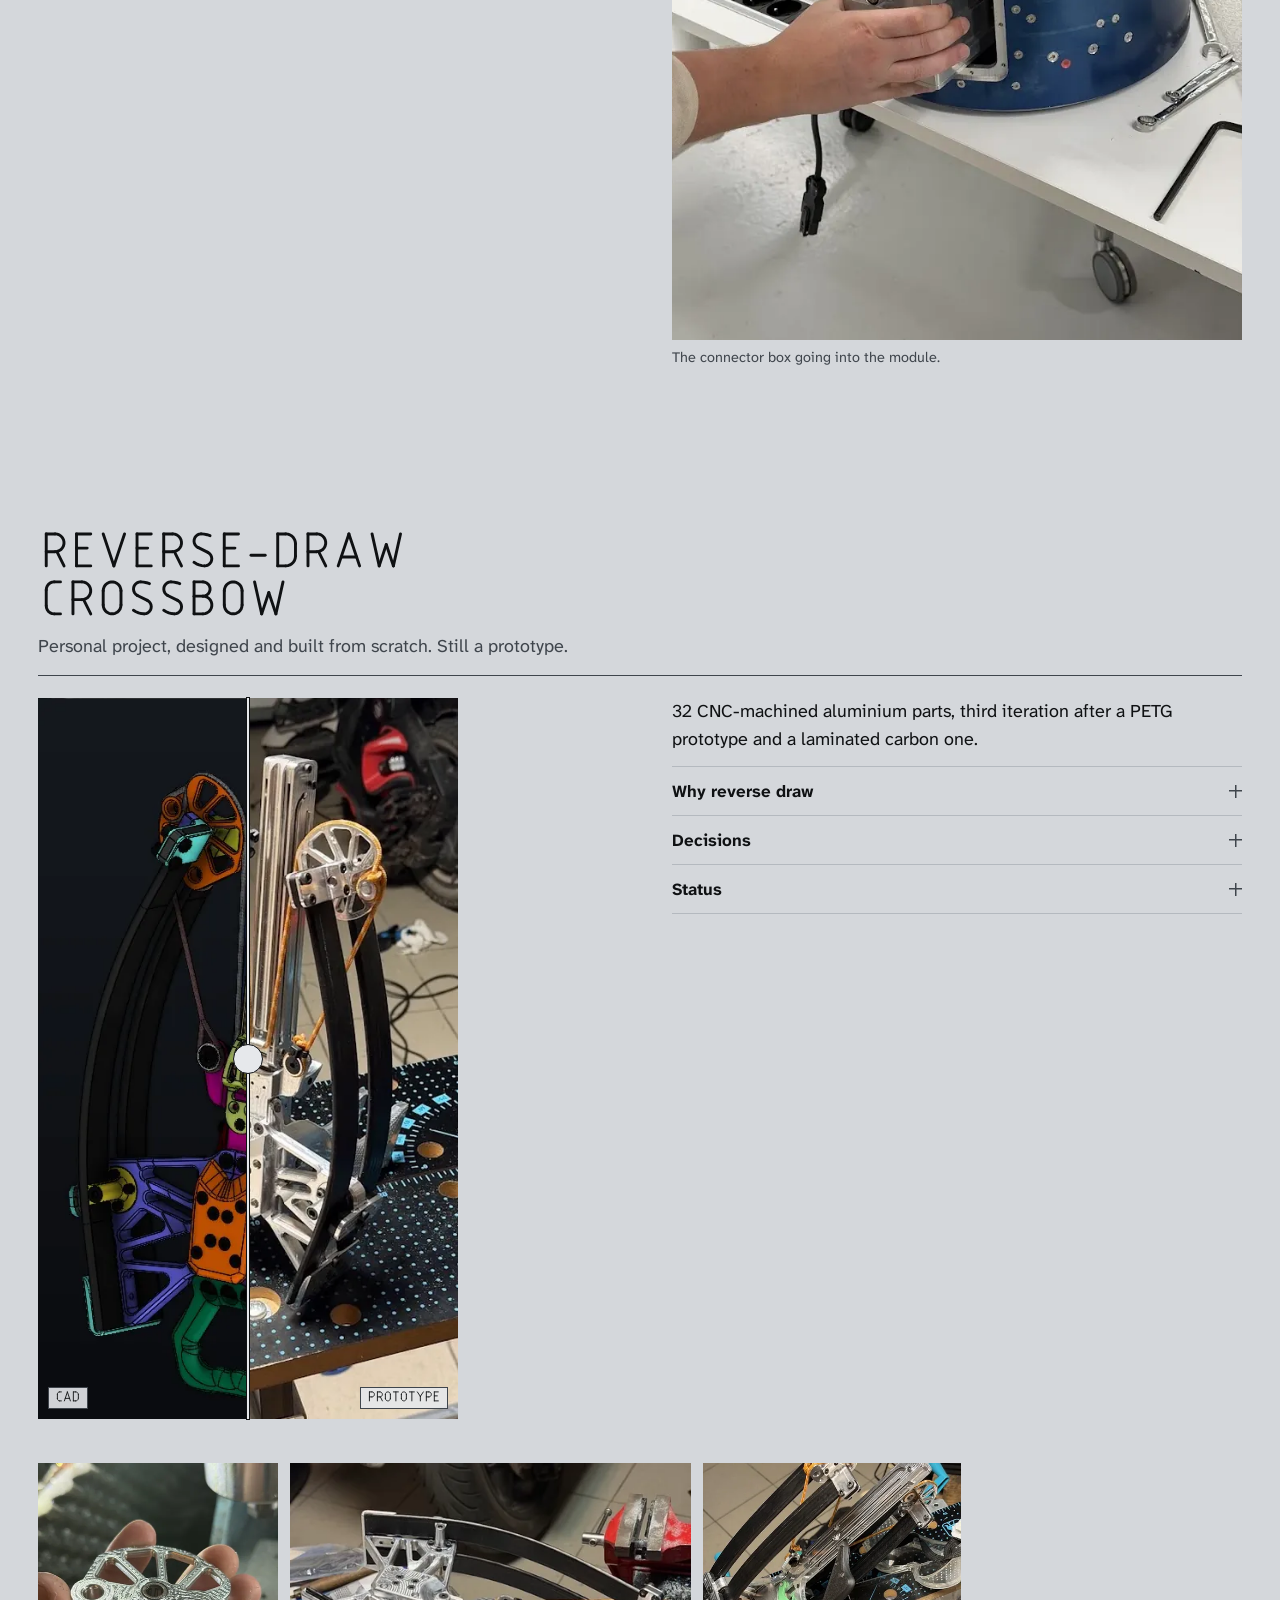
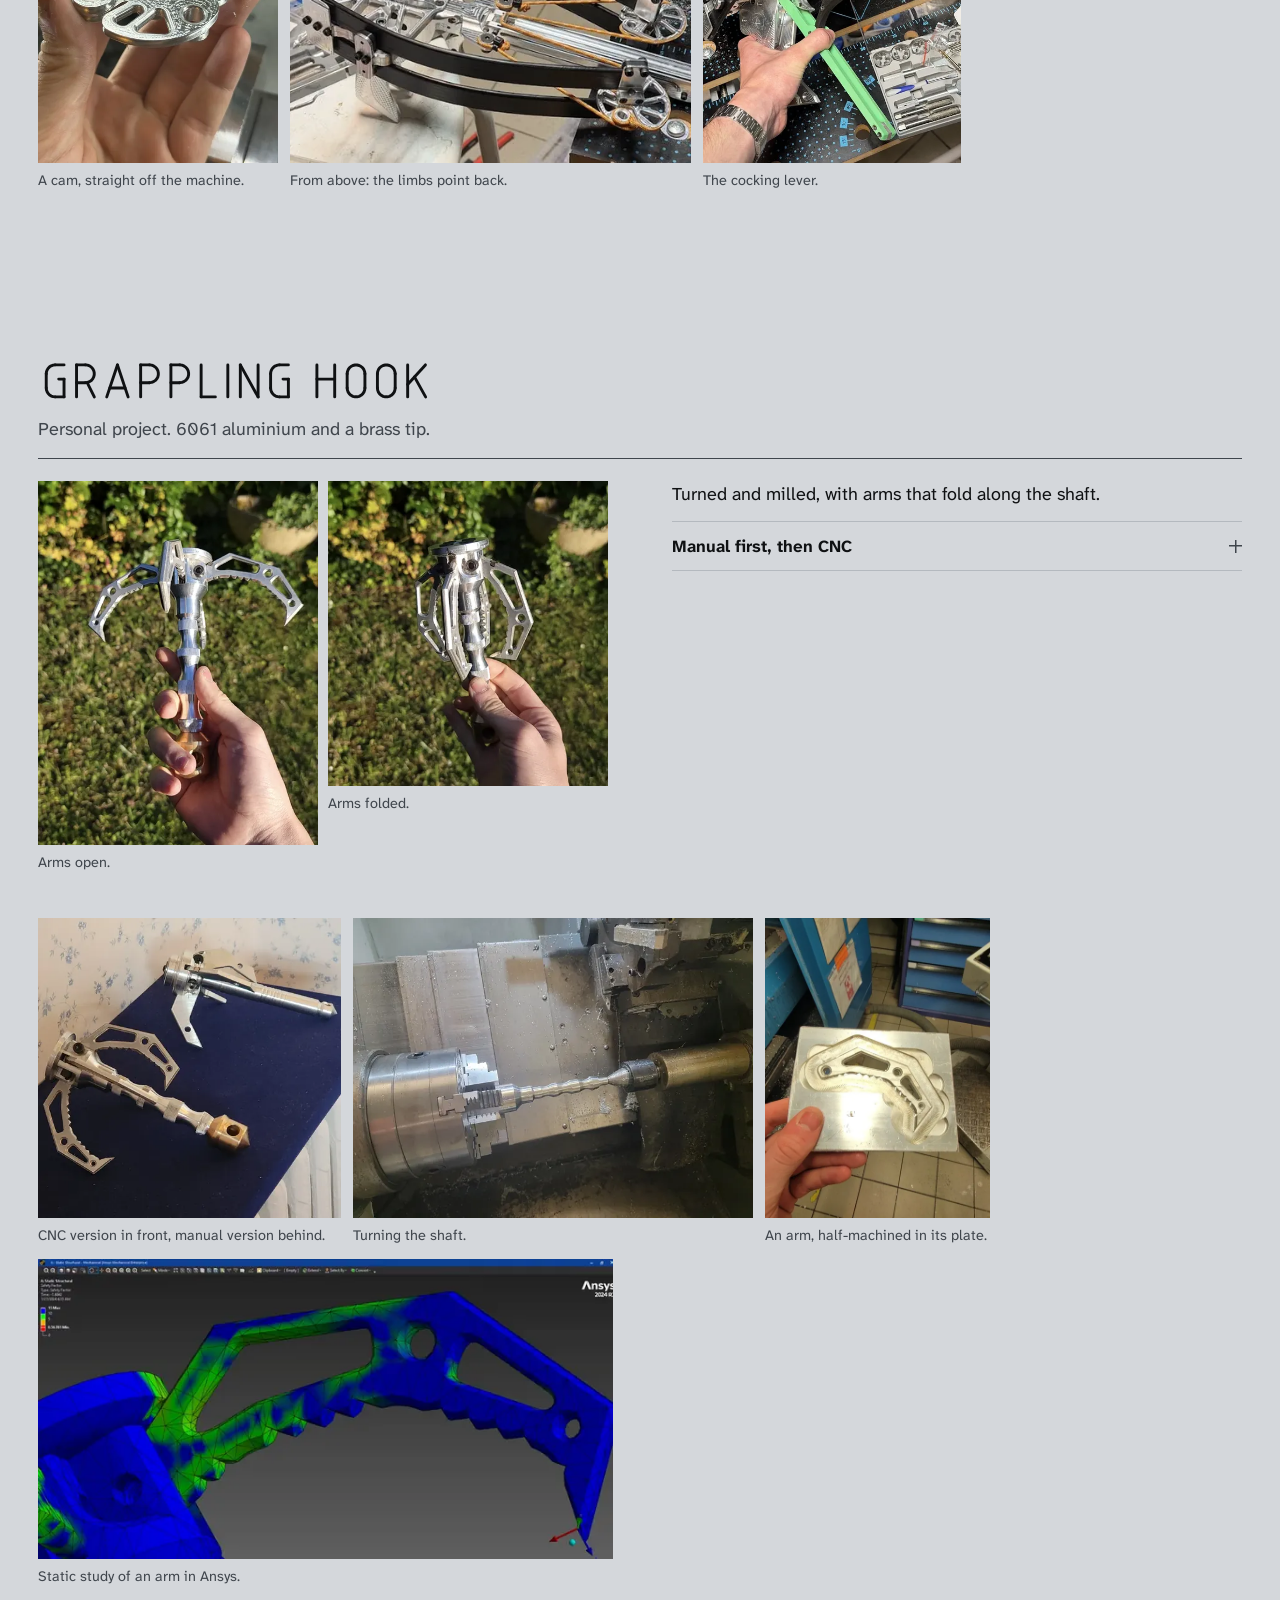
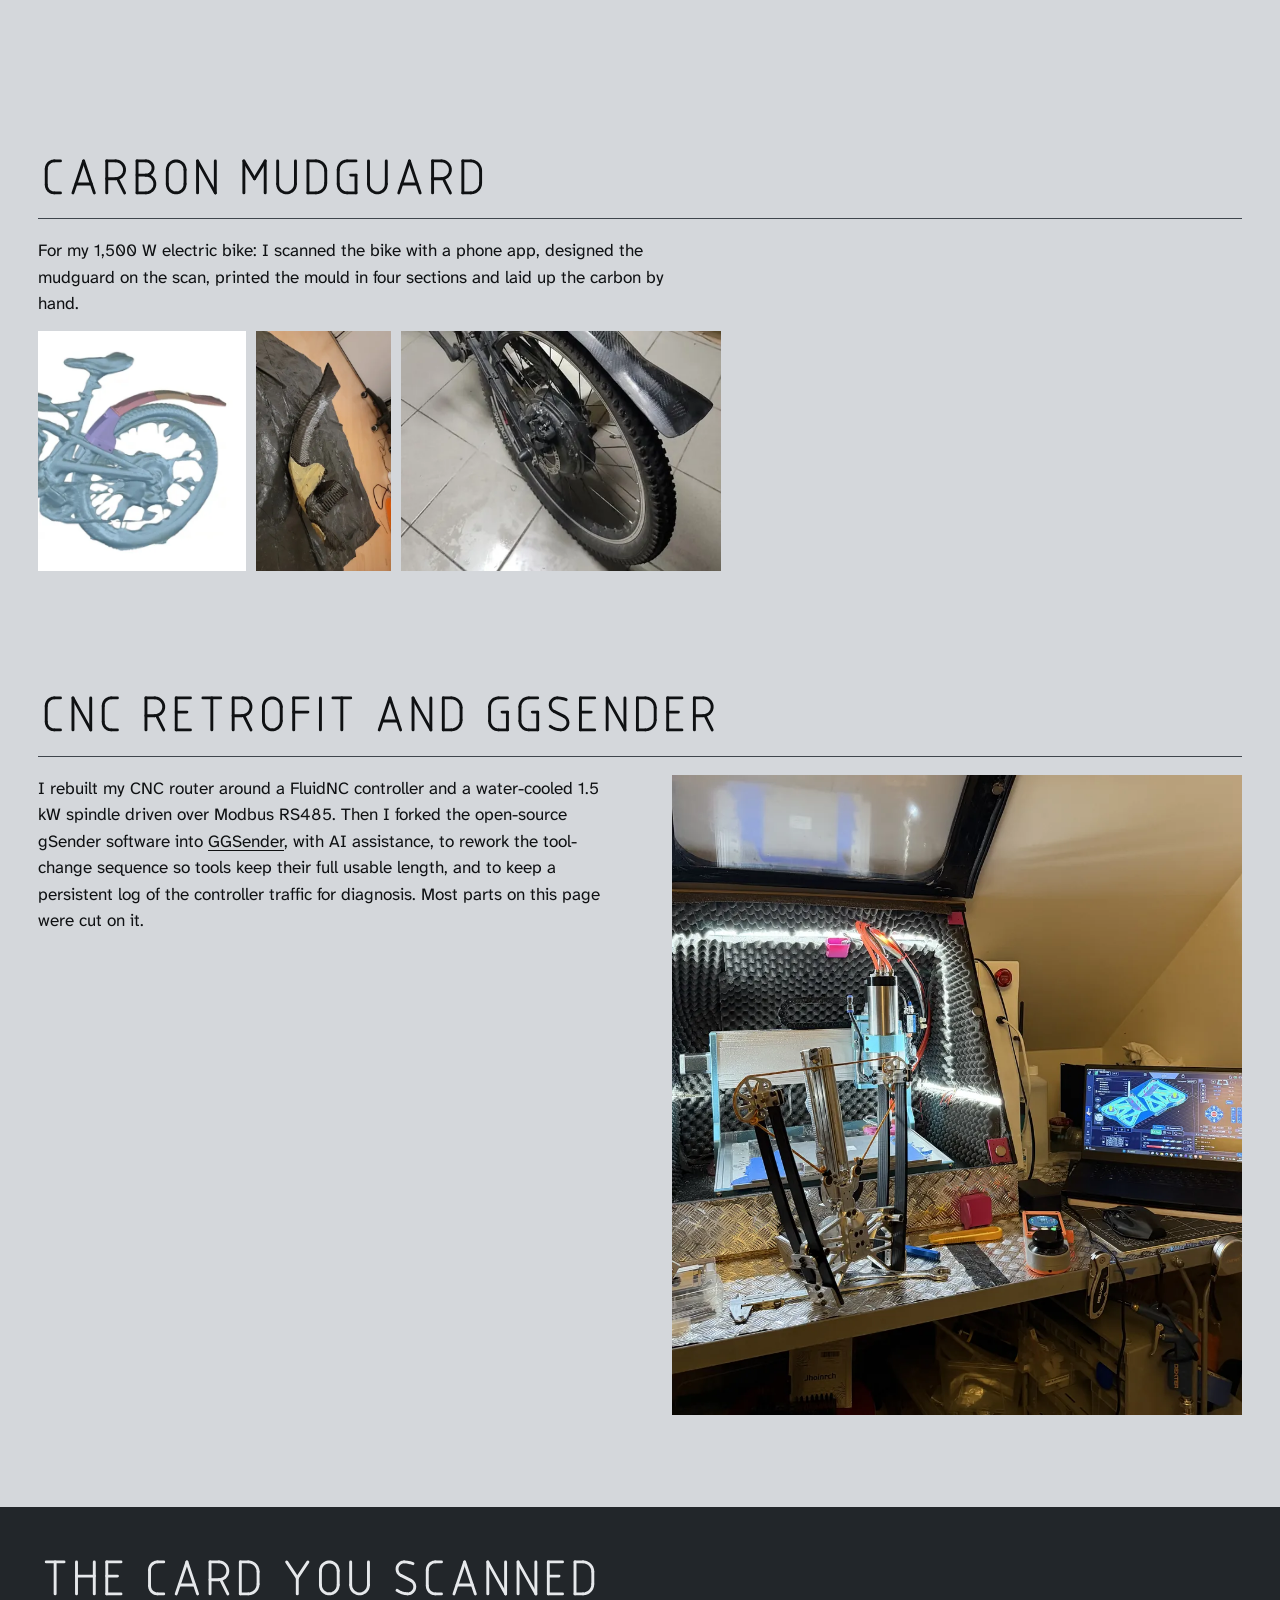
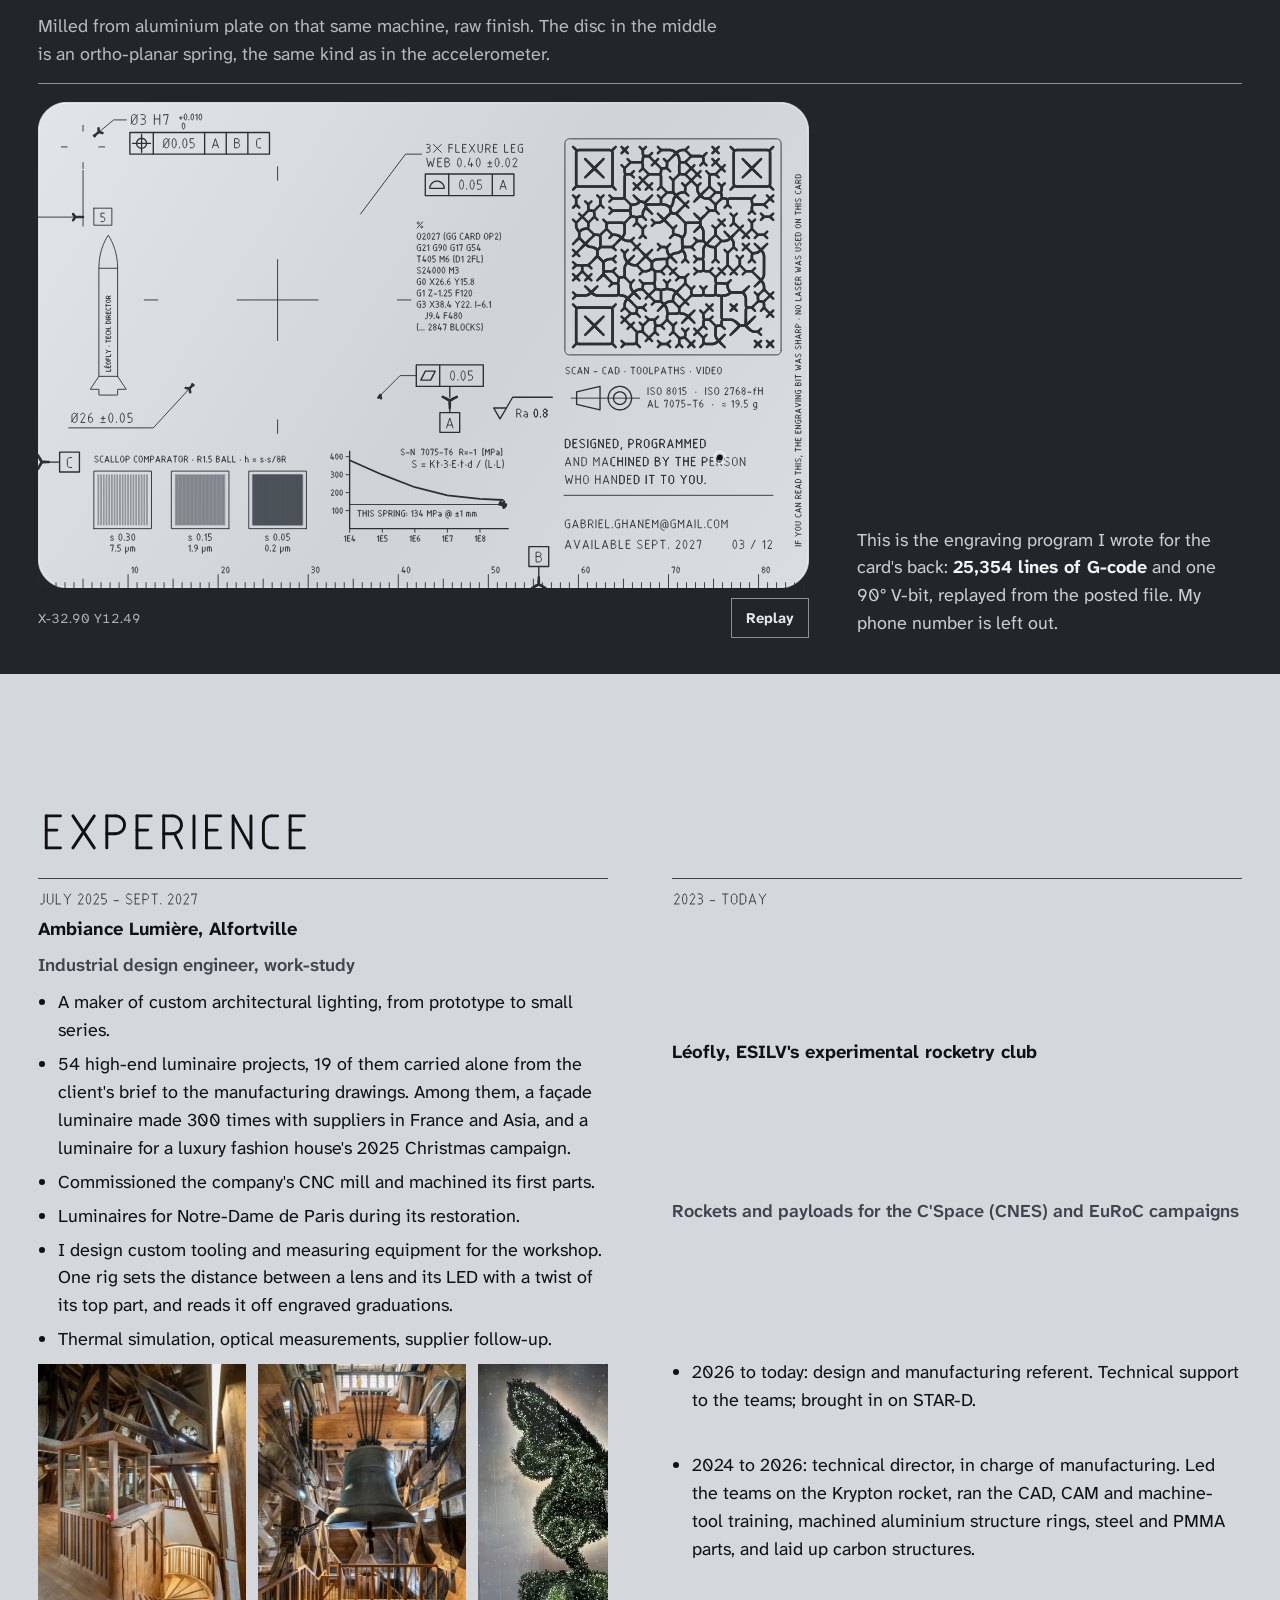
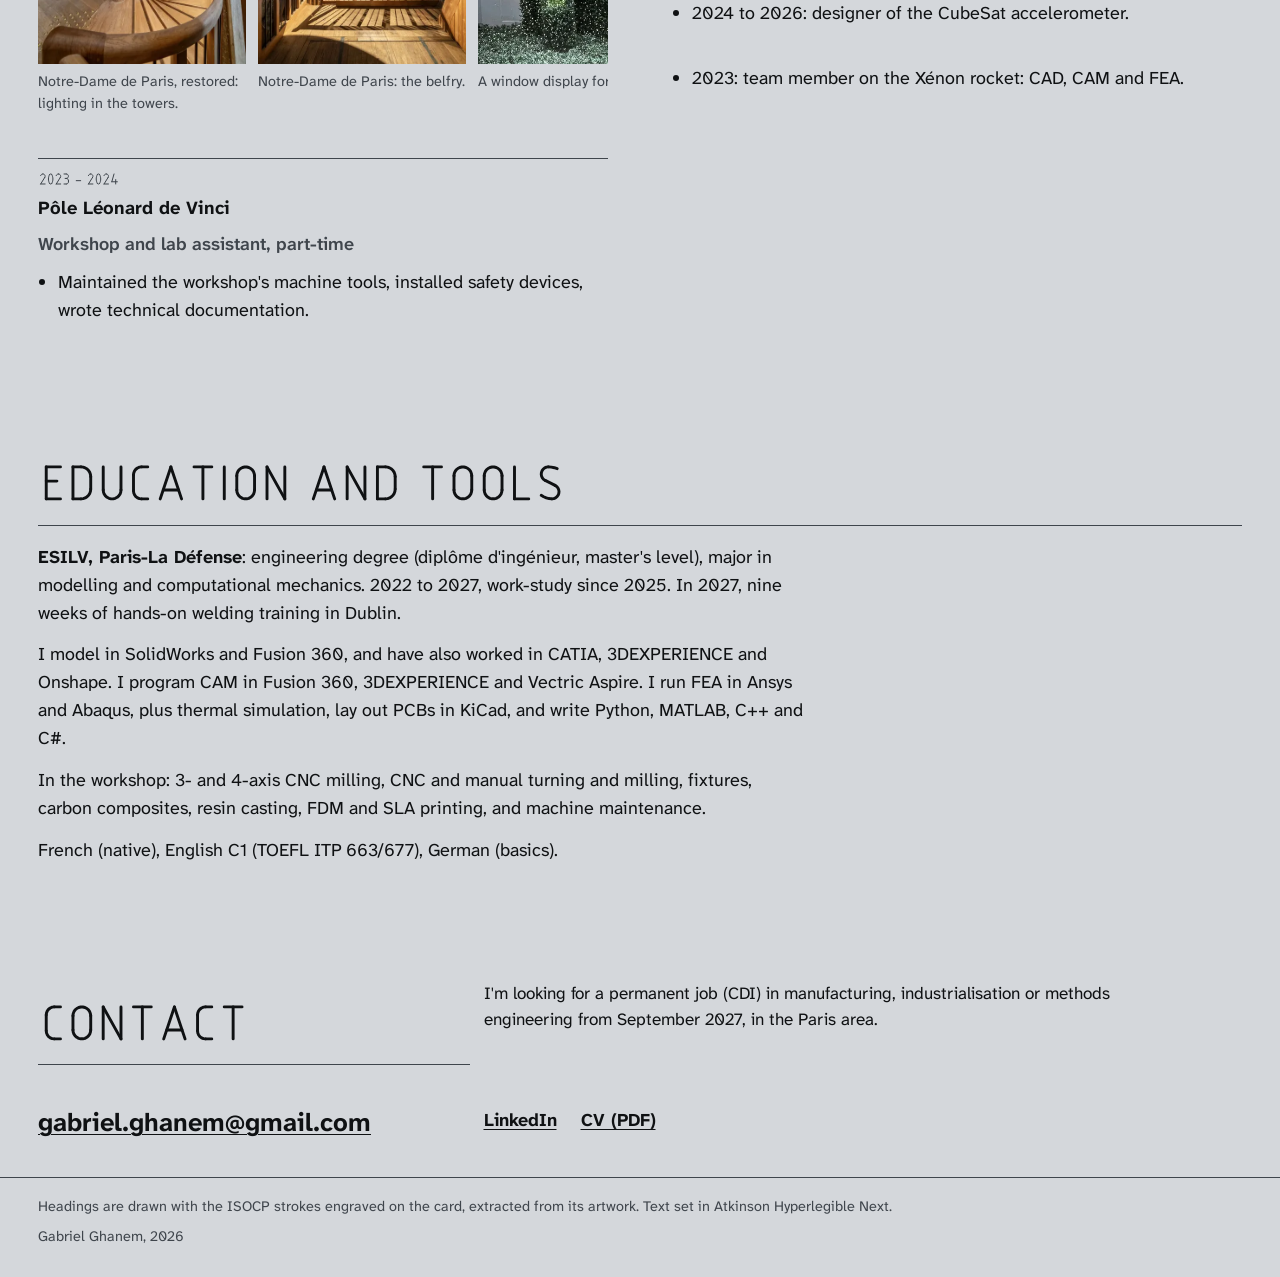
==== commit 47570073: "Fold the case studies into tap-to-open sections; "system" in the intro - CubeSat, STAR-D, crossbow a" ====
--- a/docs/index.html
+++ b/docs/index.html
@@ -19,7 +19,7 @@
 <link rel="icon" href="favicon.svg" type="image/svg+xml">
 <link rel="apple-touch-icon" href="assets/apple-touch-icon.png">
 <link rel="preload" href="assets/fonts/atkinson-next.woff2" as="font" type="font/woff2" crossorigin>
-<link rel="stylesheet" href="assets/css/site.css?v=0b5d3b0c">
+<link rel="stylesheet" href="assets/css/site.css?v=c1314919">
 </head>
 <body>
 <header class="wrap hero">
@@ -27,7 +27,7 @@
   <h1 class="name"><span class="sr">Gabriel Ghanem</span><svg class="isocp " preserveAspectRatio="xMinYMid meet" viewBox="-0.58 -9.36 61.13 24.80" style="--h:2.8269;--ar:2.4645" aria-hidden="true" focusable="false"><g fill="none" stroke="currentColor" stroke-width="0.585" stroke-linecap="round" stroke-linejoin="round"><path d="M4.88,-4.88L6.34,-4.88"/><path d="M6.34,-4.88L6.34,0.00"/><path d="M6.34,0.00L3.90,0.00"/><path d="M1.46,-2.44L1.46,-6.34"/><path d="M3.90,-8.77L6.34,-8.77"/><path d="M1.46,-2.44L1.52,-1.90L1.71,-1.38L2.00,-0.92L2.38,-0.53L2.84,-0.24L3.36,-0.06L3.90,0.00"/><path d="M3.90,-8.77L3.36,-8.71L2.84,-8.53L2.38,-8.24L2.00,-7.86L1.71,-7.39L1.52,-6.88L1.46,-6.34"/><path d="M10.87,0.00L13.79,-8.77"/><path d="M13.79,-8.77L16.72,0.00"/><path d="M15.86,-2.44L11.72,-2.44"/><path d="M21.25,0.00L23.69,0.00"/><path d="M23.69,-4.88L21.25,-4.88"/><path d="M23.69,-8.77L21.25,-8.77"/><path d="M21.25,-8.77L21.25,0.00"/><path d="M23.69,0.00L24.27,-0.07L24.82,-0.28L25.30,-0.61L25.69,-1.05L25.96,-1.57L26.11,-2.14L26.11,-2.73L25.96,-3.30L25.69,-3.82L25.30,-4.26L24.82,-4.59L24.27,-4.80L23.69,-4.88"/><path d="M23.69,-4.88L24.24,-4.95L24.74,-5.18L25.16,-5.55L25.46,-6.02L25.62,-6.55L25.62,-7.10L25.46,-7.64L25.16,-8.10L24.74,-8.46L24.24,-8.70L23.69,-8.77"/><path d="M30.64,0.00L30.64,-8.77"/><path d="M30.64,-8.77L33.08,-8.77"/><path d="M33.08,-3.90L30.64,-3.90"/><path d="M33.57,-3.90L35.52,0.00"/><path d="M33.08,-3.90L33.66,-3.97L34.21,-4.18L34.69,-4.51L35.08,-4.95L35.36,-5.47L35.50,-6.04L35.50,-6.63L35.36,-7.20L35.08,-7.72L34.69,-8.16L34.21,-8.50L33.66,-8.70L33.08,-8.77"/><path d="M40.04,0.00L40.04,-8.77"/><path d="M48.47,0.00L44.57,0.00"/><path d="M44.57,0.00L44.57,-8.77"/><path d="M44.57,-8.77L48.47,-8.77"/><path d="M47.49,-4.88L44.57,-4.88"/><path d="M52.99,-8.77L52.99,0.00"/><path d="M52.99,0.00L56.89,0.00"/><path d="M4.88,7.58L6.34,7.58"/><path d="M6.34,7.58L6.34,12.46"/><path d="M6.34,12.46L3.90,12.46"/><path d="M1.46,10.02L1.46,6.12"/><path d="M3.90,3.69L6.34,3.69"/><path d="M1.46,10.02L1.52,10.56L1.71,11.08L2.00,11.54L2.38,11.93L2.84,12.22L3.36,12.40L3.90,12.46"/><path d="M3.90,3.69L3.36,3.75L2.84,3.93L2.38,4.22L2.00,4.60L1.71,5.06L1.52,5.58L1.46,6.12"/><path d="M10.87,12.46L10.87,3.69"/><path d="M10.87,7.58L15.74,7.58"/><path d="M15.74,3.69L15.74,12.46"/><path d="M20.27,12.46L23.19,3.69"/><path d="M23.19,3.69L26.12,12.46"/><path d="M25.26,10.02L21.12,10.02"/><path d="M30.64,12.46L30.64,3.69"/><path d="M30.64,3.69L35.52,12.46"/><path d="M35.52,12.46L35.52,3.69"/><path d="M43.94,12.46L40.04,12.46"/><path d="M40.04,12.46L40.04,3.69"/><path d="M40.04,3.69L43.94,3.69"/><path d="M42.97,7.58L40.04,7.58"/><path d="M48.46,12.46L48.46,3.69"/><path d="M48.46,3.69L51.39,8.56"/><path d="M51.39,8.56L54.31,3.69"/><path d="M54.31,3.69L54.31,12.46"/></g></svg></h1>
   <div class="intro">
     <figure class="me"><img src="assets/img/portrait-840.webp" srcset="assets/img/portrait-420.webp 420w, assets/img/portrait-840.webp 840w" sizes="(min-width: 1000px) 34vw, 34vw" width="840" height="1330" alt="Gabriel on a rooftop at sunset, between two of Léofly&#x27;s rockets." fetchpriority="high"></figure>
-    <p class="lead">Mechanical engineering student, final year at ESILV. I work on problems that span design and production, at both scales: the overall architecture of a part, and the tolerance, surface finish or fixture that decides whether it can be made.</p>
+    <p class="lead">Mechanical engineering student, final year at ESILV. I work on problems that span design and production, at both scales: the overall architecture of a system, and the tolerance, surface finish or fixture that decides whether it can be made.</p>
   </div>
   <p class="avail"><strong>Looking for a permanent job (CDI) from September 2027</strong> in manufacturing, industrialisation or methods engineering, in the Paris area.</p>
   <nav class="links" aria-label="Contact"><a href="mailto:gabriel.ghanem@gmail.com">Email</a><a href="https://www.linkedin.com/in/gabriel-ghanem-02528a208">LinkedIn</a><a href="assets/cv/gabriel-ghanem-cv-en.pdf">CV (PDF)</a></nav>
@@ -60,20 +60,15 @@
       <figcaption>The POM-C spring on the block where I test-cut its outline. The 0.02 mm is a parallelism checked with the spring held flat: a 0.7 mm plastic disc warps as soon as it's free, so a free-state check would reject good parts.</figcaption>
     </figure>
     
-<h3>The problem</h3>
-<p>Léofly wanted an experiment of its own in a 1U CubeSat, a 100 mm cube. I wanted to measure acceleration with a mechanism we could design and make ourselves, instead of reading a bought sensor chip.</p>
-<h3>How it works</h3>
-<p>A magnet sits on an ortho-planar spring: a flat disc cut with spiral slots, so its centre moves straight up and down without turning. When the rocket accelerates, the magnet moves. Two Hall sensors, one on each side, read the change in field, and a MATLAB model fitted to calibration data turns the two signals into an acceleration. The spring sits in an oil bath so the magnet stops quickly instead of ringing after every shock.</p>
-<h3>Decisions</h3>
-<p><b>The spring material.</b> The first spring was 3D printed in polycarbonate. The final one is machined from POM-C, 0.7 mm thick, made with PBMC as partner. POM-C creeps less under constant load, takes repeated bending better and isn't attacked by oil, while polycarbonate tends to crack under stress in contact with many oils. A machined part is also uniform; a printed one has layer lines that act like notches.</p>
+<details><summary><h3>The problem</h3></summary><div class="fold"><p>Léofly wanted an experiment of its own in a 1U CubeSat, a 100 mm cube. I wanted to measure acceleration with a mechanism we could design and make ourselves, instead of reading a bought sensor chip.</p></div></details>
+<details><summary><h3>How it works</h3></summary><div class="fold"><p>A magnet sits on an ortho-planar spring: a flat disc cut with spiral slots, so its centre moves straight up and down without turning. When the rocket accelerates, the magnet moves. Two Hall sensors, one on each side, read the change in field, and a MATLAB model fitted to calibration data turns the two signals into an acceleration. The spring sits in an oil bath so the magnet stops quickly instead of ringing after every shock.</p></div></details>
+<details><summary><h3>Decisions</h3></summary><div class="fold"><p><b>The spring material.</b> The first spring was 3D printed in polycarbonate. The final one is machined from POM-C, 0.7 mm thick, made with PBMC as partner. POM-C creeps less under constant load, takes repeated bending better and isn't attacked by oil, while polycarbonate tends to crack under stress in contact with many oils. A machined part is also uniform; a printed one has layer lines that act like notches.</p>
 <p><b>Tolerances from simulation.</b> I ran a parametric Ansys study of manufacturing defects to see how far they move the spring's response, and set two specs from it: 0.02 mm parallelism between the faces, measured with the spring held flat, and Ra 0.8 µm.</p>
-<p><b>The housing.</b> Machined aluminium throughout. The oil tank is machined from PMMA so the spring stays visible, and the seals are printed in TPU 60A.</p>
-<h3>What went wrong</h3>
-<p>The first prototype was an Arduino, a 3D-printed chassis and a laser-cut acrylic tank glued together. Oil crept along the Arduino's cables by capillary action. The final build has custom PCBs instead of loose wiring, a milled aluminium chassis and a milled PMMA tank.</p>
-<h3>Results</h3>
-<p>Shaken next to a commercial accelerometer, it tracks the reference with a 2 % RMS error, 5 % at worst, over a ±17 g range. The rocket peaks at about 15 g.</p>
-<h3>My part</h3>
-<p>I designed the mechanics and the mathematical model, laid out one of the three PCBs in KiCad, wrote the signal processing, ran the FEA and machined the parts. Julien Finkler designed the other two PCBs.</p>
+<p><b>The housing.</b> Machined aluminium throughout. The oil tank is machined from PMMA so the spring stays visible, and the seals are printed in TPU 60A.</p></div></details>
+<details><summary><h3>What went wrong</h3></summary><div class="fold"><p>The first prototype was an Arduino, a 3D-printed chassis and a laser-cut acrylic tank glued together. Oil crept along the Arduino's cables by capillary action. The final build has custom PCBs instead of loose wiring, a milled aluminium chassis and a milled PMMA tank.</p></div></details>
+<details><summary><h3>Results</h3></summary><div class="fold"><p>Shaken next to a commercial accelerometer, it tracks the reference with a 2 % RMS error, 5 % at worst, over a ±17 g range. The rocket peaks at about 15 g.</p></div></details>
+<details><summary><h3>My part</h3></summary><div class="fold"><p>I designed the mechanics and the mathematical model, laid out one of the three PCBs in KiCad, wrote the signal processing, ran the FEA and machined the parts. Julien Finkler designed the other two PCBs.</p></div></details>
+
   </div>
   <div class="media">
     <div class="pair"><figure><img src="assets/img/cubesat-proto-926.webp" srcset="assets/img/cubesat-proto-480.webp 480w, assets/img/cubesat-proto-926.webp 926w" sizes="(min-width: 1000px) 22vw, 46vw" width="926" height="945" alt="First prototype: Arduino, 3D-printed chassis and a glued acrylic tank on a red table." loading="lazy" decoding="async"><figcaption>Prototype 1: Arduino, printed chassis, glued tank.</figcaption></figure><figure><img src="assets/img/cubesat-final-953.webp" srcset="assets/img/cubesat-final-480.webp 480w, assets/img/cubesat-final-953.webp 953w" sizes="(min-width: 1000px) 22vw, 46vw" width="953" height="945" alt="Final build: machined aluminium frame and clear PMMA tank." loading="lazy" decoding="async"><figcaption>Final: milled frame and PMMA tank.</figcaption></figure></div>
@@ -84,8 +79,8 @@
 <section class="wrap project split" id="star-d" aria-labelledby="h-stard">
   <div class="head"><h2 id="h-stard"><span class="sr">STAR-D, REXUS</span><svg class="isocp " preserveAspectRatio="xMinYMid meet" viewBox="-0.80 -9.57 109.04 12.77" style="--h:1.4554;--ar:8.5390" aria-hidden="true" focusable="false"><g fill="none" stroke="currentColor" stroke-width="0.798" stroke-linecap="round" stroke-linejoin="round"><path d="M2.54,-5.07L5.27,-3.71"/><path d="M5.85,-8.29L5.06,-8.55L4.25,-8.71L3.42,-8.77"/><path d="M3.42,-8.77L2.90,-8.71L2.42,-8.50L2.01,-8.18L1.70,-7.75L1.52,-7.27L1.47,-6.75L1.56,-6.24L1.77,-5.77L2.11,-5.36L2.54,-5.07"/><path d="M4.39,0.00L4.91,-0.07L5.39,-0.28L5.79,-0.60L6.10,-1.02L6.29,-1.50L6.34,-2.02L6.26,-2.54L6.04,-3.01L5.70,-3.41L5.27,-3.71"/><path d="M1.46,-0.97L2.14,-0.58L2.86,-0.28L3.62,-0.09L4.39,0.00"/><path d="M12.21,0.00L12.21,-8.77"/><path d="M9.77,-8.77L14.64,-8.77"/><path d="M18.07,0.00L20.99,-8.77"/><path d="M20.99,-8.77L23.92,0.00"/><path d="M23.07,-2.44L18.92,-2.44"/><path d="M27.34,0.00L27.34,-8.77"/><path d="M27.34,-8.77L29.78,-8.77"/><path d="M29.78,-3.90L27.34,-3.90"/><path d="M30.27,-3.90L32.22,0.00"/><path d="M29.78,-3.90L30.37,-3.97L30.92,-4.18L31.40,-4.51L31.79,-4.95L32.06,-5.47L32.20,-6.04L32.20,-6.63L32.06,-7.20L31.79,-7.72L31.40,-8.16L30.92,-8.50L30.37,-8.70L29.78,-8.77"/><path d="M35.64,-2.93L39.55,-2.93"/><path d="M42.97,0.00L45.17,0.00"/><path d="M47.85,-2.68L47.85,-6.10"/><path d="M45.17,-8.77L42.97,-8.77"/><path d="M42.97,-8.77L42.97,0.00"/><path d="M45.17,0.00L45.77,-0.07L46.32,-0.27L46.83,-0.59L47.26,-1.01L47.59,-1.52L47.78,-2.08L47.85,-2.68"/><path d="M47.85,-6.10L47.78,-6.69L47.59,-7.26L47.26,-7.76L46.83,-8.19L46.32,-8.51L45.77,-8.71L45.17,-8.77"/><path d="M55.67,0.00L59.57,-8.77"/><path d="M67.40,0.00L67.40,-8.77"/><path d="M67.40,-8.77L69.84,-8.77"/><path d="M69.84,-3.90L67.40,-3.90"/><path d="M70.33,-3.90L72.28,0.00"/><path d="M69.84,-3.90L70.42,-3.97L70.97,-4.18L71.45,-4.51L71.84,-4.95L72.12,-5.47L72.26,-6.04L72.26,-6.63L72.12,-7.20L71.84,-7.72L71.45,-8.16L70.97,-8.50L70.42,-8.70L69.84,-8.77"/><path d="M79.60,0.00L75.70,0.00"/><path d="M75.70,0.00L75.70,-8.77"/><path d="M75.70,-8.77L79.60,-8.77"/><path d="M78.63,-4.88L75.70,-4.88"/><path d="M83.02,-8.78L88.87,0.00"/><path d="M88.87,-8.78L83.02,0.00"/><path d="M92.30,-8.77L92.30,-2.44"/><path d="M97.17,-2.44L97.17,-8.77"/><path d="M92.30,-2.44L92.36,-1.85L92.57,-1.30L92.90,-0.82L93.35,-0.43L93.87,-0.16L94.44,-0.01L95.03,-0.01L95.60,-0.16L96.12,-0.43L96.55,-0.82L96.89,-1.30L97.10,-1.85L97.17,-2.44"/><path d="M101.68,-5.07L104.40,-3.71"/><path d="M104.99,-8.29L104.20,-8.55L103.38,-8.71L102.55,-8.77"/><path d="M102.55,-8.77L102.03,-8.71L101.56,-8.50L101.15,-8.18L100.84,-7.75L100.66,-7.27L100.61,-6.75L100.69,-6.24L100.91,-5.77L101.24,-5.36L101.68,-5.07"/><path d="M103.52,0.00L104.04,-0.07L104.53,-0.28L104.93,-0.60L105.24,-1.02L105.42,-1.50L105.48,-2.02L105.39,-2.54L105.17,-3.01L104.83,-3.41L104.40,-3.71"/><path d="M100.60,-0.97L101.27,-0.58L101.99,-0.28L102.75,-0.09L103.52,0.00"/></g></svg></h2><p class="ctx">Machining for another team's experiment on the REXUS 38 sounding rocket. Support role.</p></div>
   <div class="prose">
-<p>STAR-D (Space Test of Amoeba Response: Dictyostelium) uses the amoeba <i>Dictyostelium discoideum</i> to study how reduced gravity affects the early stages of the immune response, and whether this organism could stand in for human immune cells in future space experiments. It runs as a fully autonomous lab aboard REXUS 38, from launch to recovery, with a launch planned for March 2027. The team comes from ESILV, AgroParisTech, Newcastle University and the University of Vienna.</p>
-<p>I wasn't on the team: they brought me in for machining and design for manufacture.</p>
+<details><summary><h3>The experiment</h3></summary><div class="fold"><p>STAR-D (Space Test of Amoeba Response: Dictyostelium) uses the amoeba <i>Dictyostelium discoideum</i> to study how reduced gravity affects the early stages of the immune response, and whether this organism could stand in for human immune cells in future space experiments. It runs as a fully autonomous lab aboard REXUS 38, from launch to recovery, with a launch planned for March 2027. The team comes from ESILV, AgroParisTech, Newcastle University and the University of Vienna.</p></div></details>
+<details><summary><h3>What I did</h3></summary><div class="fold"><p>I wasn't on the team: they brought me in for machining and design for manufacture.</p>
 <ul>
 <li>Machined the aluminium tank for the phase-change fluid, and printed its gaskets in TPU 60A, because no catalogue seal had the right shape.</li>
 <li>Helped define the sealing tolerances and surface specifications.</li>
@@ -93,7 +88,8 @@
 <li>Drew a large share of the connector box CAD and drawings.</li>
 <li>Adjusted the rails and other parts for an exact fit.</li>
 </ul>
-<p>The experiment and its science belong to the STAR-D team.</p></div>
+<p>The experiment and its science belong to the STAR-D team.</p></div></details>
+</div>
   <div class="media" style="margin-top:0"><figure><img src="assets/img/stard-tank-709.webp" srcset="assets/img/stard-tank-480.webp 480w, assets/img/stard-tank-709.webp 709w" sizes="(min-width: 1000px) 40vw, 100vw" width="709" height="945" alt="Two machined aluminium tank halves with printed TPU gaskets and O-rings on a printer bed." loading="lazy" decoding="async"><figcaption>Tank halves for the phase-change fluid, with their printed TPU gaskets.</figcaption></figure><figure><img src="assets/img/stard-module-709.webp" srcset="assets/img/stard-module-480.webp 480w, assets/img/stard-module-709.webp 709w" sizes="(min-width: 1000px) 40vw, 100vw" width="709" height="795" alt="The experiment module, a blue cylinder, with the connector box being fitted." loading="lazy" decoding="async"><figcaption>The connector box going into the module.</figcaption></figure></div>
 </section>
 
@@ -108,12 +104,13 @@
   </div>
   <div class="prose">
 <p class="keep">32 CNC-machined aluminium parts, third iteration after a PETG prototype and a laminated carbon one.</p>
-<p>In a reverse-draw crossbow the limbs point back towards the shooter, so the string travels further for the same width and the weight sits closer to the grip. It also makes the cams and the cocking mechanism harder to design, which is the part I wanted to work on.</p>
-<p><b>One model drives everything.</b> The SolidWorks assembly is driven by a shared equations file, so changing one dimension updates every part that depends on it.</p>
+<details><summary><h3>Why reverse draw</h3></summary><div class="fold"><p>In a reverse-draw crossbow the limbs point back towards the shooter, so the string travels further for the same width and the weight sits closer to the grip. It also makes the cams and the cocking mechanism harder to design, which is the part I wanted to work on.</p></div></details>
+<details><summary><h3>Decisions</h3></summary><div class="fold"><p><b>One model drives everything.</b> The SolidWorks assembly is driven by a shared equations file, so changing one dimension updates every part that depends on it.</p>
 <p><b>Check before cutting aluminium.</b> Each new geometry was tested in POM-C or 3D printed before I machined it. The limbs are glass fibre; I prototyped them in POM.</p>
 <p><b>A simulator for the cocking mechanism.</b> I built it with AI assistance: I change the shape and position of the parts live and the kinematics recompute instantly, so I can try ideas without going back to CAD.</p>
-<p><b>Machining.</b> 32 parts in 6061, 7075 and 5052 aluminium, held by 120 fasteners. Adaptive toolpaths, multi-operation fixtures, minimum-quantity lubrication.</p>
-<p>Draw weight and bolt speed will come with testing.</p></div>
+<p><b>Machining.</b> 32 parts in 6061, 7075 and 5052 aluminium, held by 120 fasteners. Adaptive toolpaths, multi-operation fixtures, minimum-quantity lubrication.</p></div></details>
+<details><summary><h3>Status</h3></summary><div class="fold"><p>Draw weight and bolt speed will come with testing.</p></div></details>
+</div>
   <div class="media" style="grid-column:1/-1"><div class="strip" tabindex="0" role="group" aria-label="Photos"><figure><img src="assets/img/crossbow-cam-709.webp" srcset="assets/img/crossbow-cam-480.webp 480w, assets/img/crossbow-cam-709.webp 709w" sizes="240px" width="709" height="885" alt="A machined aluminium cam with its bearing, held in the hand." loading="lazy" decoding="async"><figcaption>A cam, straight off the machine.</figcaption></figure><figure><img src="assets/img/crossbow-top-709.webp" srcset="assets/img/crossbow-top-480.webp 480w, assets/img/crossbow-top-709.webp 709w" sizes="401px" width="709" height="530" alt="The prototype seen from above on the bench." loading="lazy" decoding="async"><figcaption>From above: the limbs point back.</figcaption></figure><figure><img src="assets/img/crossbow-lever-709.webp" srcset="assets/img/crossbow-lever-480.webp 480w, assets/img/crossbow-lever-709.webp 709w" sizes="258px" width="709" height="825" alt="The green printed cocking lever in use." loading="lazy" decoding="async"><figcaption>The cocking lever.</figcaption></figure></div></div>
 </section>
 
@@ -122,8 +119,9 @@
   <div class="pair"><figure><img src="assets/img/hook-deployed-960.webp" srcset="assets/img/hook-deployed-480.webp 480w, assets/img/hook-deployed-960.webp 960w" sizes="(min-width: 1000px) 22vw, 46vw" width="960" height="1246" alt="The aluminium grappling hook held up with its three arms open." loading="lazy" decoding="async"><figcaption>Arms open.</figcaption></figure><figure><img src="assets/img/hook-folded-960.webp" srcset="assets/img/hook-folded-480.webp 480w, assets/img/hook-folded-960.webp 960w" sizes="(min-width: 1000px) 22vw, 46vw" width="960" height="1044" alt="The hook with its arms folded along the shaft." loading="lazy" decoding="async"><figcaption>Arms folded.</figcaption></figure></div>
   <div class="prose">
 <p class="keep">Turned and milled, with arms that fold along the shaft.</p>
-<p>I made the first version on manual machines. When I wanted more complex shapes, the workshop teacher told me to stop spending hours doing by hand what a CNC does better. So I redrew it for CNC and wrote the CAM myself: serrated arms, a knurled grip, and a brass tip, chosen for its looks and for the weight it puts at the bottom.</p>
-<p>CNC and manual lathe and mill. The arms come out of plate stock with adaptive toolpaths; the shaft is turned between centres.</p></div>
+<details><summary><h3>Manual first, then CNC</h3></summary><div class="fold"><p>I made the first version on manual machines. When I wanted more complex shapes, the workshop teacher told me to stop spending hours doing by hand what a CNC does better. So I redrew it for CNC and wrote the CAM myself: serrated arms, a knurled grip, and a brass tip, chosen for its looks and for the weight it puts at the bottom.</p>
+<p>CNC and manual lathe and mill. The arms come out of plate stock with adaptive toolpaths; the shaft is turned between centres.</p></div></details>
+</div>
   <div class="media" style="grid-column:1/-1"><div class="strip" tabindex="0" role="group" aria-label="Photos"><figure><img src="assets/img/hook-cnc-manual-955.webp" srcset="assets/img/hook-cnc-manual-480.webp 480w, assets/img/hook-cnc-manual-955.webp 955w" sizes="303px" width="955" height="945" alt="The CNC version in front of the earlier manual version." loading="lazy" decoding="async"><figcaption>CNC version in front, manual version behind.</figcaption></figure><figure><img src="assets/img/hook-lathe-1260.webp" srcset="assets/img/hook-lathe-640.webp 640w, assets/img/hook-lathe-1260.webp 1260w" sizes="400px" width="1260" height="945" alt="The shaft being turned on a CNC lathe, supported by the tailstock." loading="lazy" decoding="async"><figcaption>Turning the shaft.</figcaption></figure><figure><img src="assets/img/hook-arm-709.webp" srcset="assets/img/hook-arm-480.webp 480w, assets/img/hook-arm-709.webp 709w" sizes="225px" width="709" height="945" alt="An arm half-machined in its aluminium plate." loading="lazy" decoding="async"><figcaption>An arm, half-machined in its plate.</figcaption></figure><figure><img src="assets/img/hook-fea-1200.webp" srcset="assets/img/hook-fea-640.webp 640w, assets/img/hook-fea-1200.webp 1200w" sizes="574px" width="1200" height="627" alt="Ansys static structural study of one arm, coloured by safety factor." loading="lazy" decoding="async"><figcaption>Static study of an arm in Ansys.</figcaption></figure></div></div>
 </section>
 
--- a/docs/assets/css/site.css
+++ b/docs/assets/css/site.css
@@ -53,7 +53,18 @@
 .head .ctx { color: var(--eng); }
 .summary { font-size: 1.07rem; max-width: 60ch; }
 .prose { display: grid; gap: 12px; max-width: 64ch; }
-.prose h3 { font: 700 1.06rem/1.3 var(--text); margin-top: 18px; }
+.prose h3 { font: 700 1.06rem/1.3 var(--text); margin: 0; }
+/* case-study sections fold: tap a subheading to read it */
+.prose details { border-top: 1px solid #b4b9bf; }
+.prose details:last-of-type { border-bottom: 1px solid #b4b9bf; }
+.prose details + details { margin-top: -12px; }
+.prose summary { list-style: none; display: flex; justify-content: space-between; align-items: center; gap: 12px; min-height: 48px; padding-block: 10px; cursor: pointer; }
+.prose summary::-webkit-details-marker { display: none; }
+.prose summary::after { content: ""; flex: none; width: 13px; height: 13px; background: linear-gradient(var(--eng), var(--eng)) center / 100% 1.5px no-repeat, linear-gradient(var(--eng), var(--eng)) center / 1.5px 100% no-repeat; }
+.prose details[open] > summary::after { background: linear-gradient(var(--eng), var(--eng)) center / 100% 1.5px no-repeat; }
+.prose summary:hover h3 { text-decoration: underline; text-underline-offset: 3px; text-decoration-thickness: 1px; }
+.fold { display: grid; gap: 12px; padding-bottom: 16px; }
+.fold ul { padding-left: 1.1em; display: grid; gap: 6px; }
 .prose ul { padding-left: 1.1em; display: grid; gap: 6px; }
 .bleed { margin-inline: calc(-1 * var(--gut)) calc(-1 * var(--gut-r)); }
 figcaption { font-size: .9rem; color: var(--eng); margin-top: 7px; max-width: 52ch; }
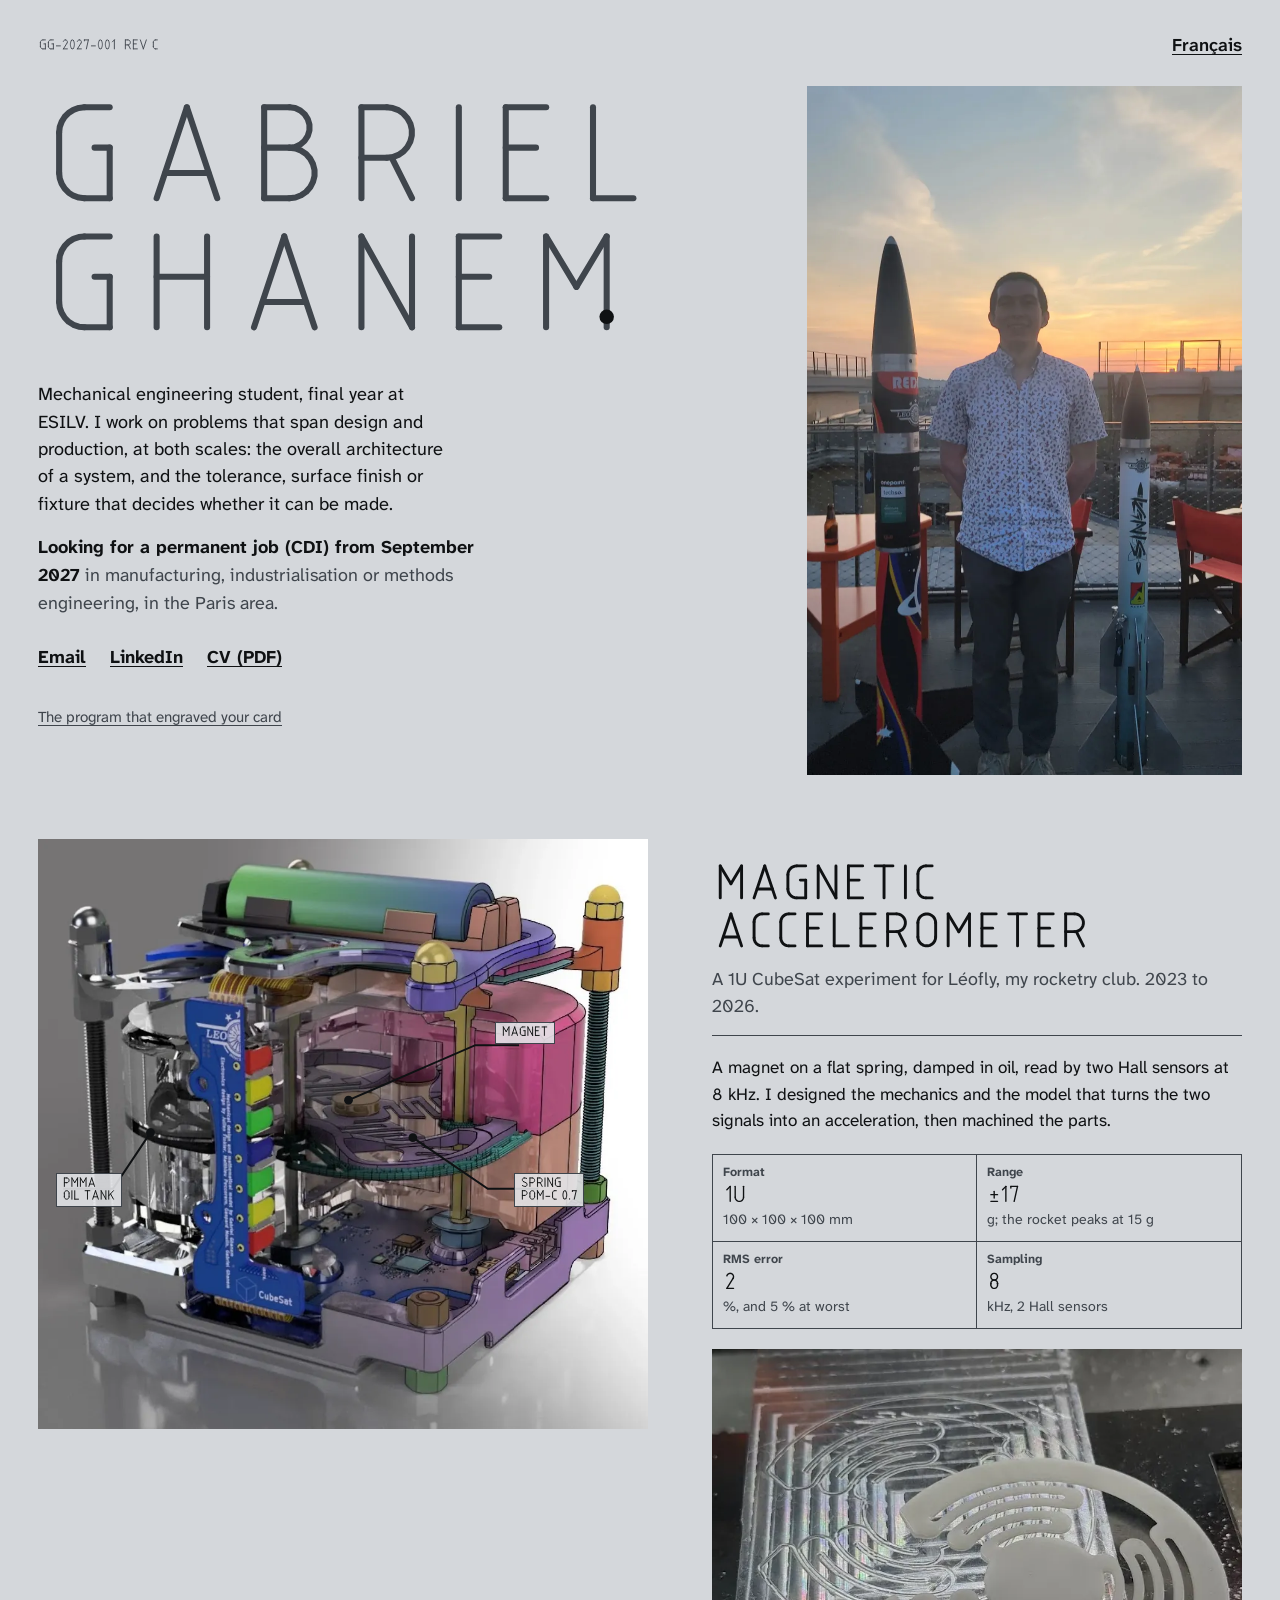
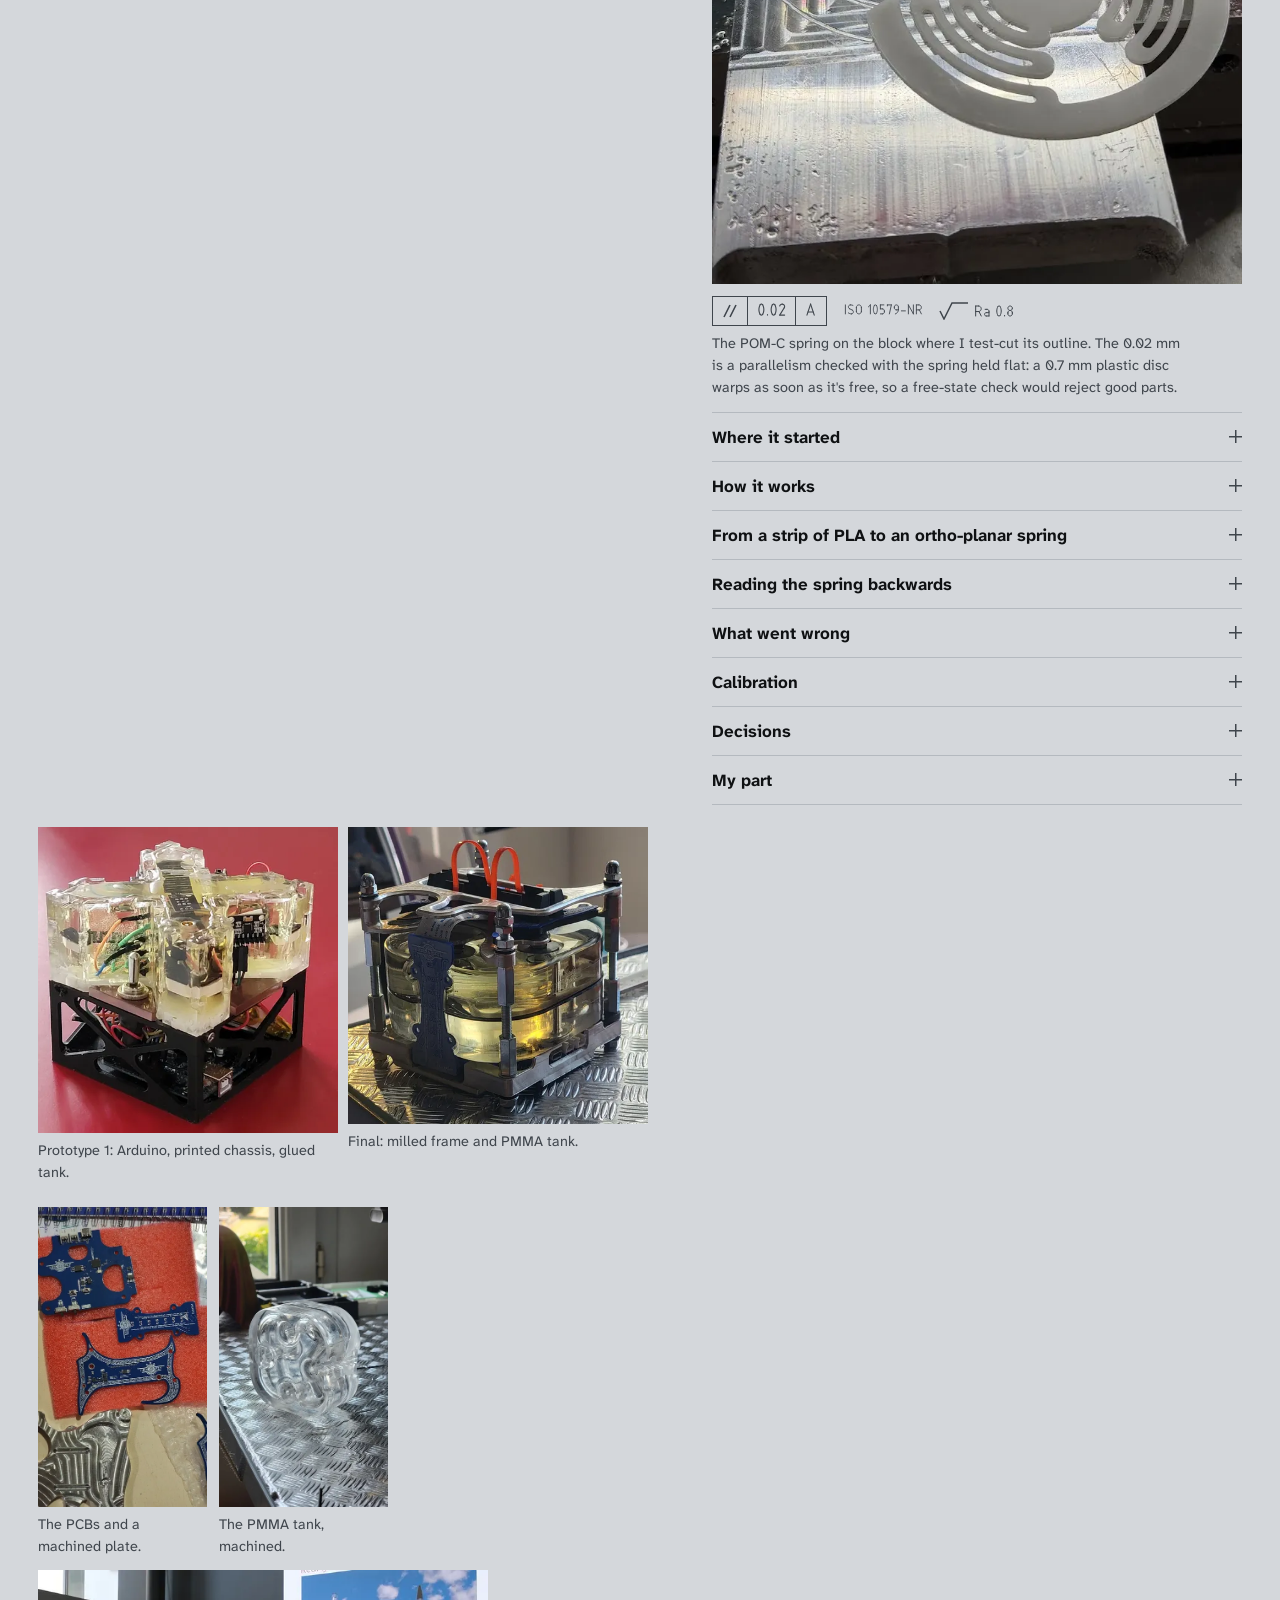
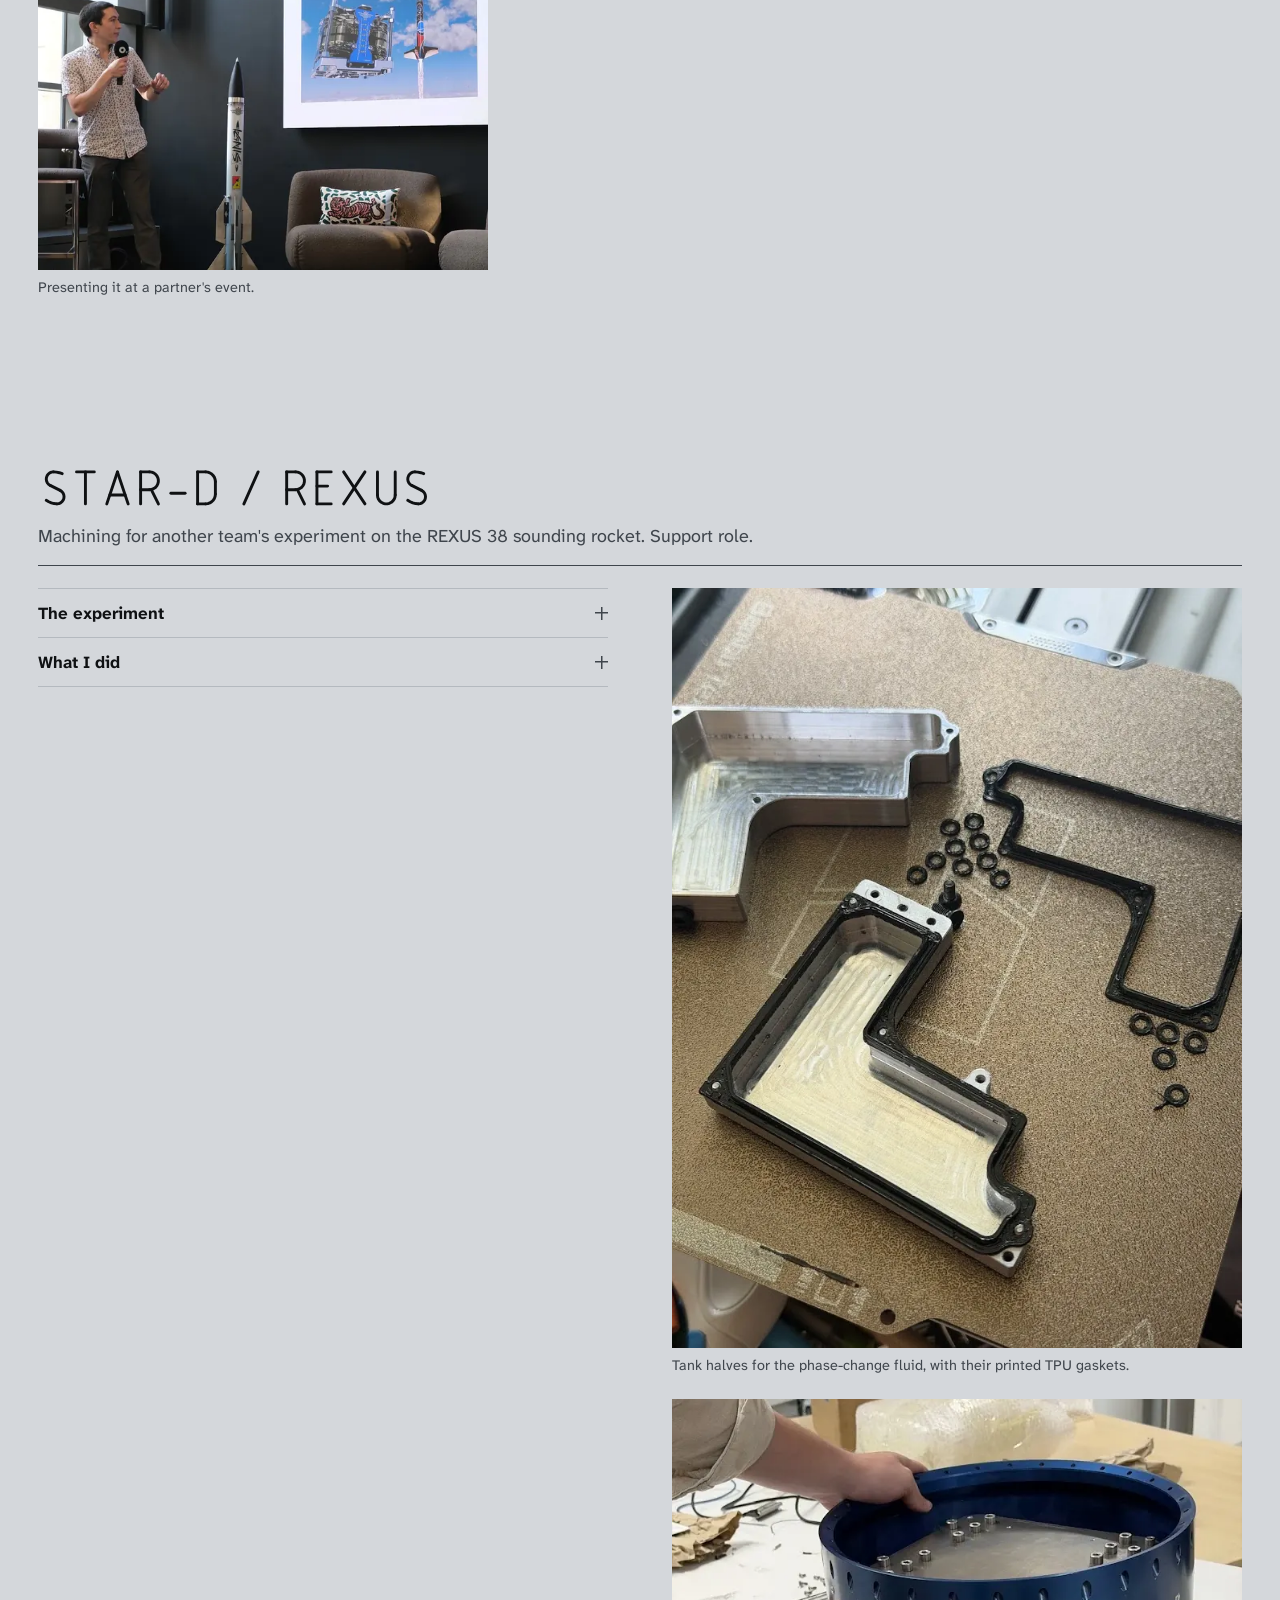
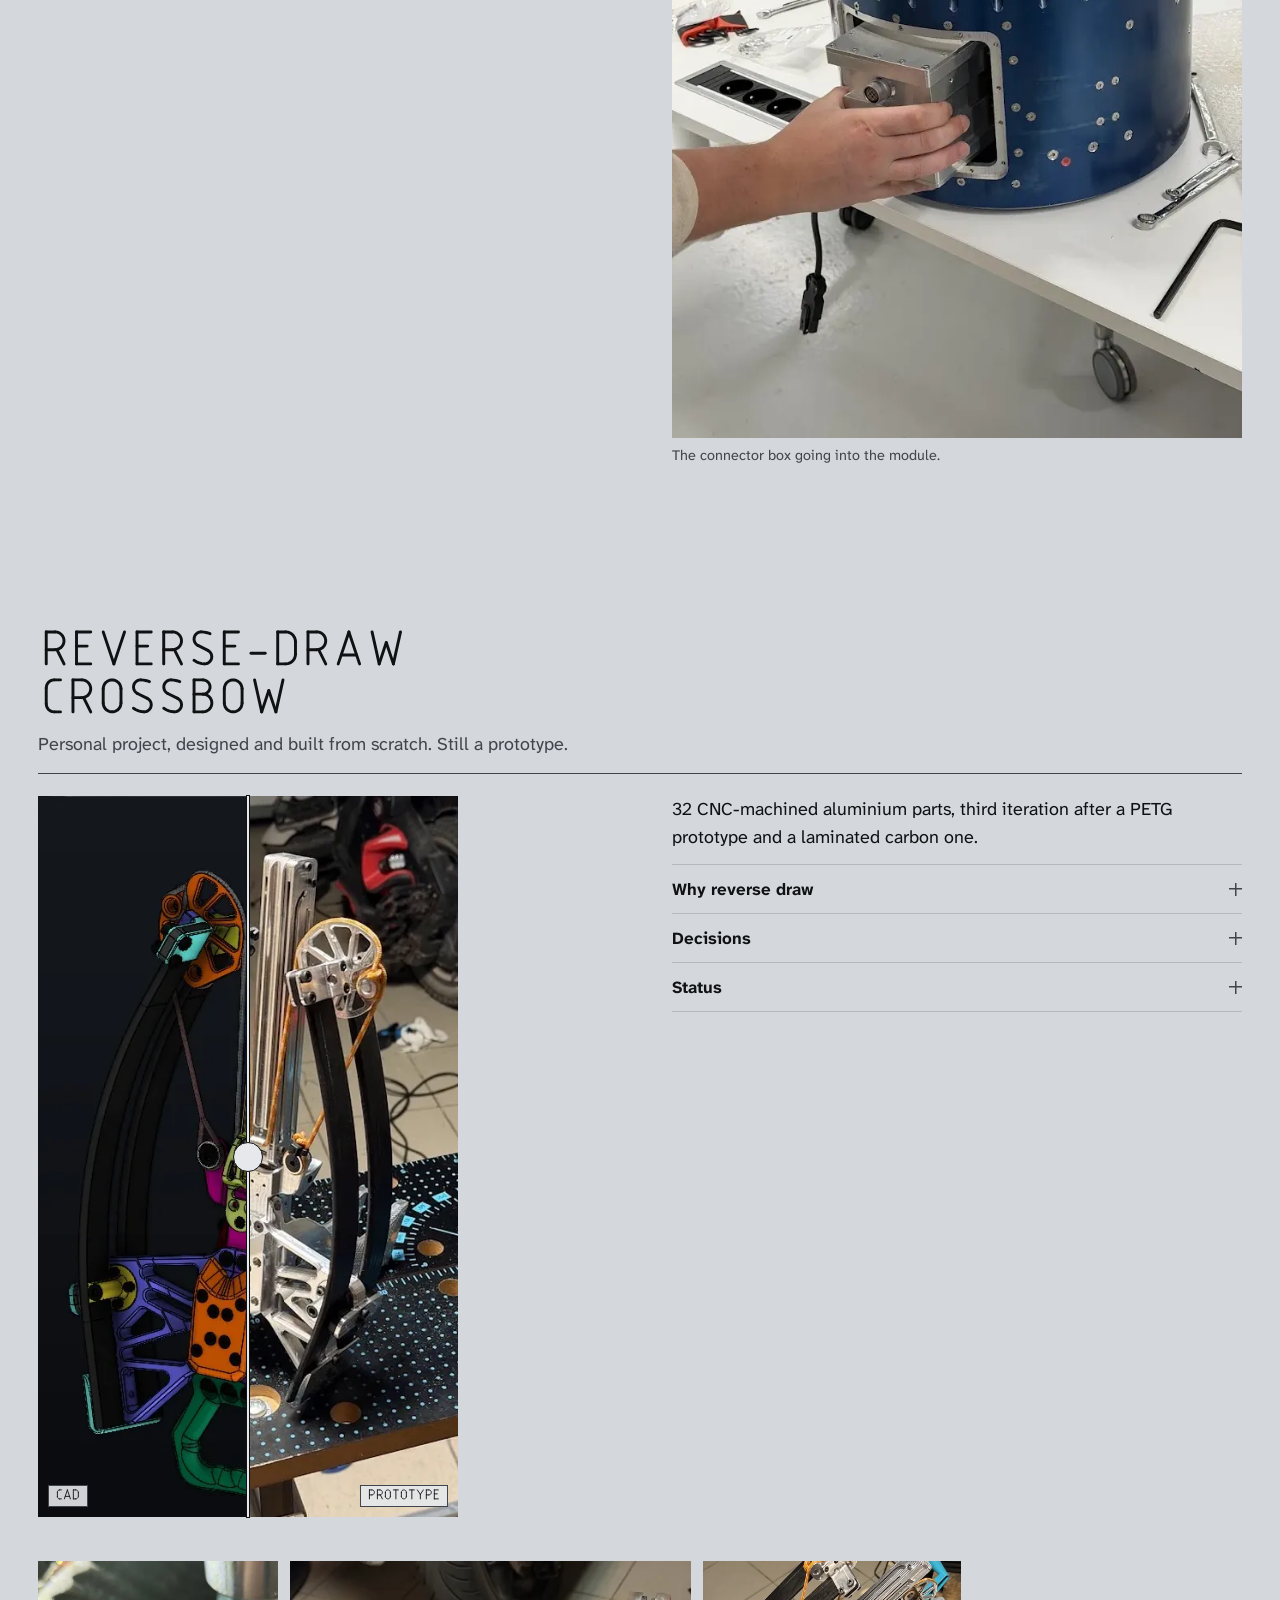
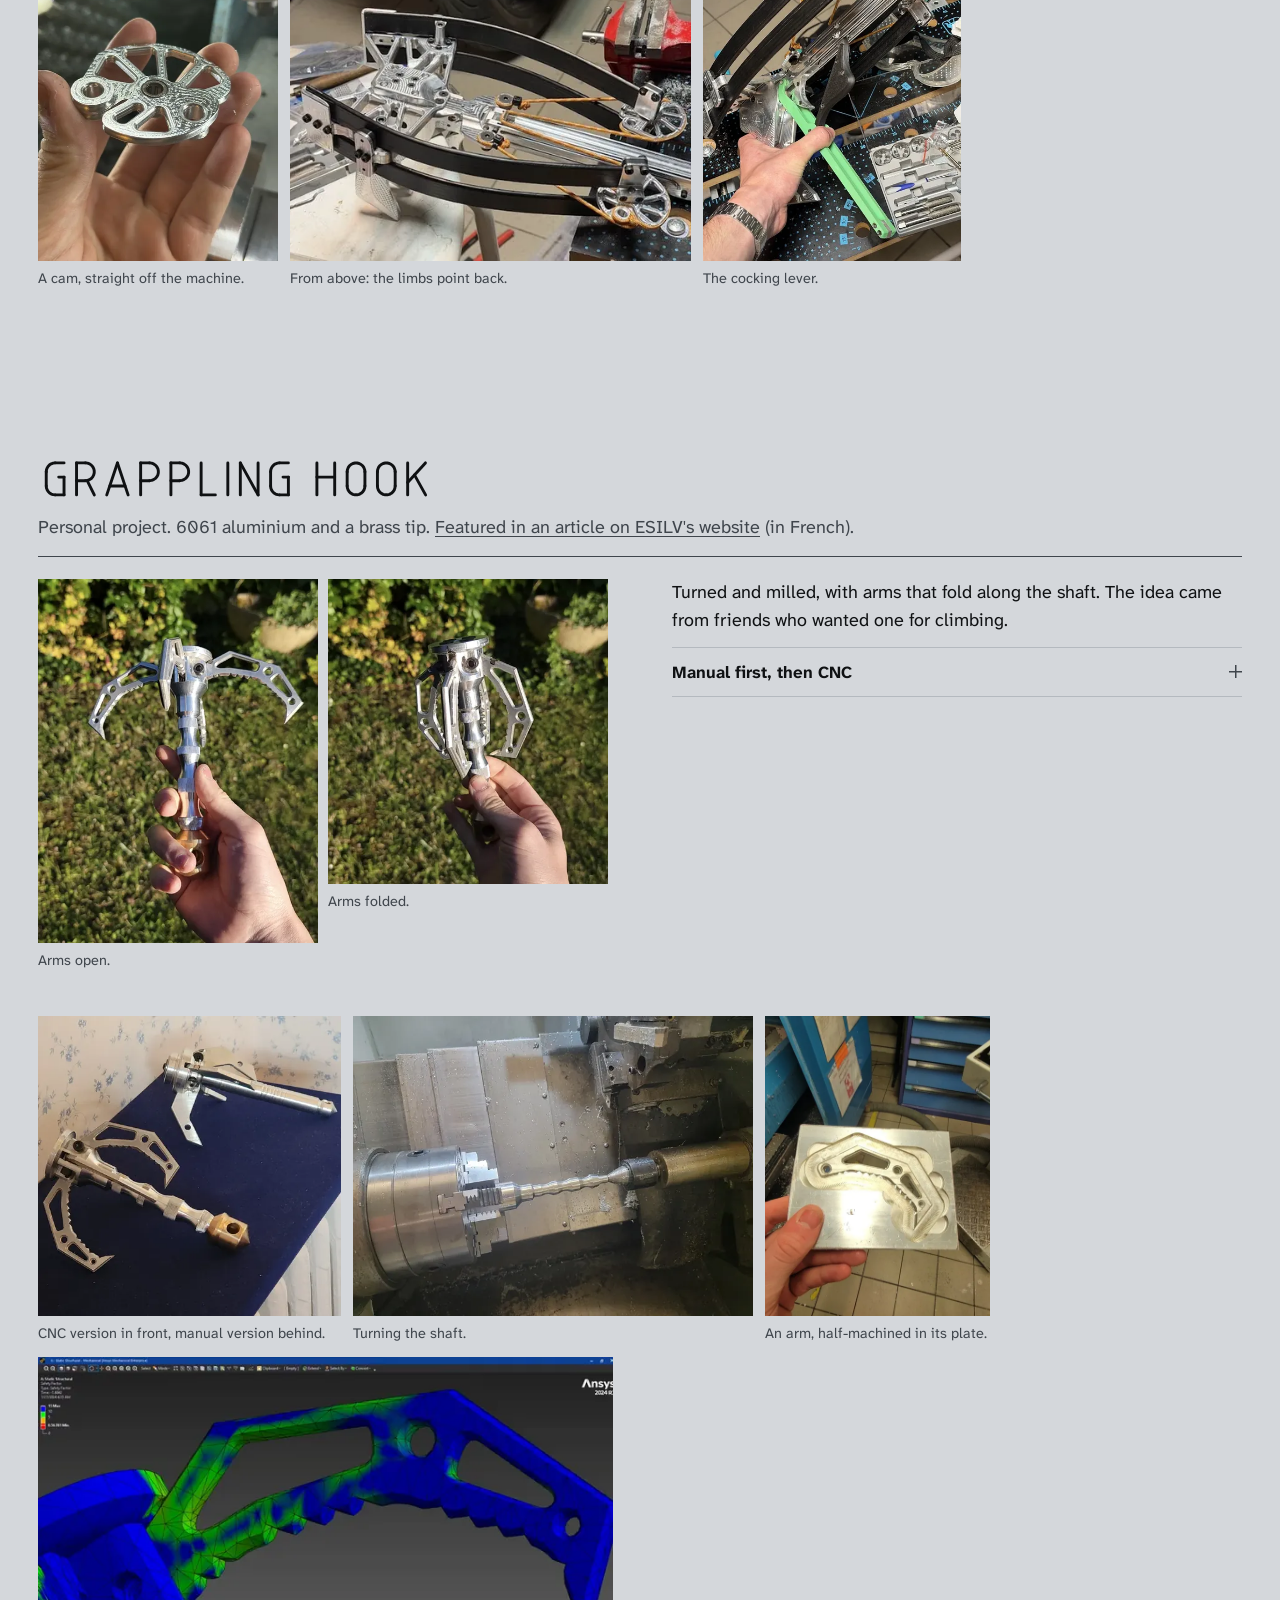
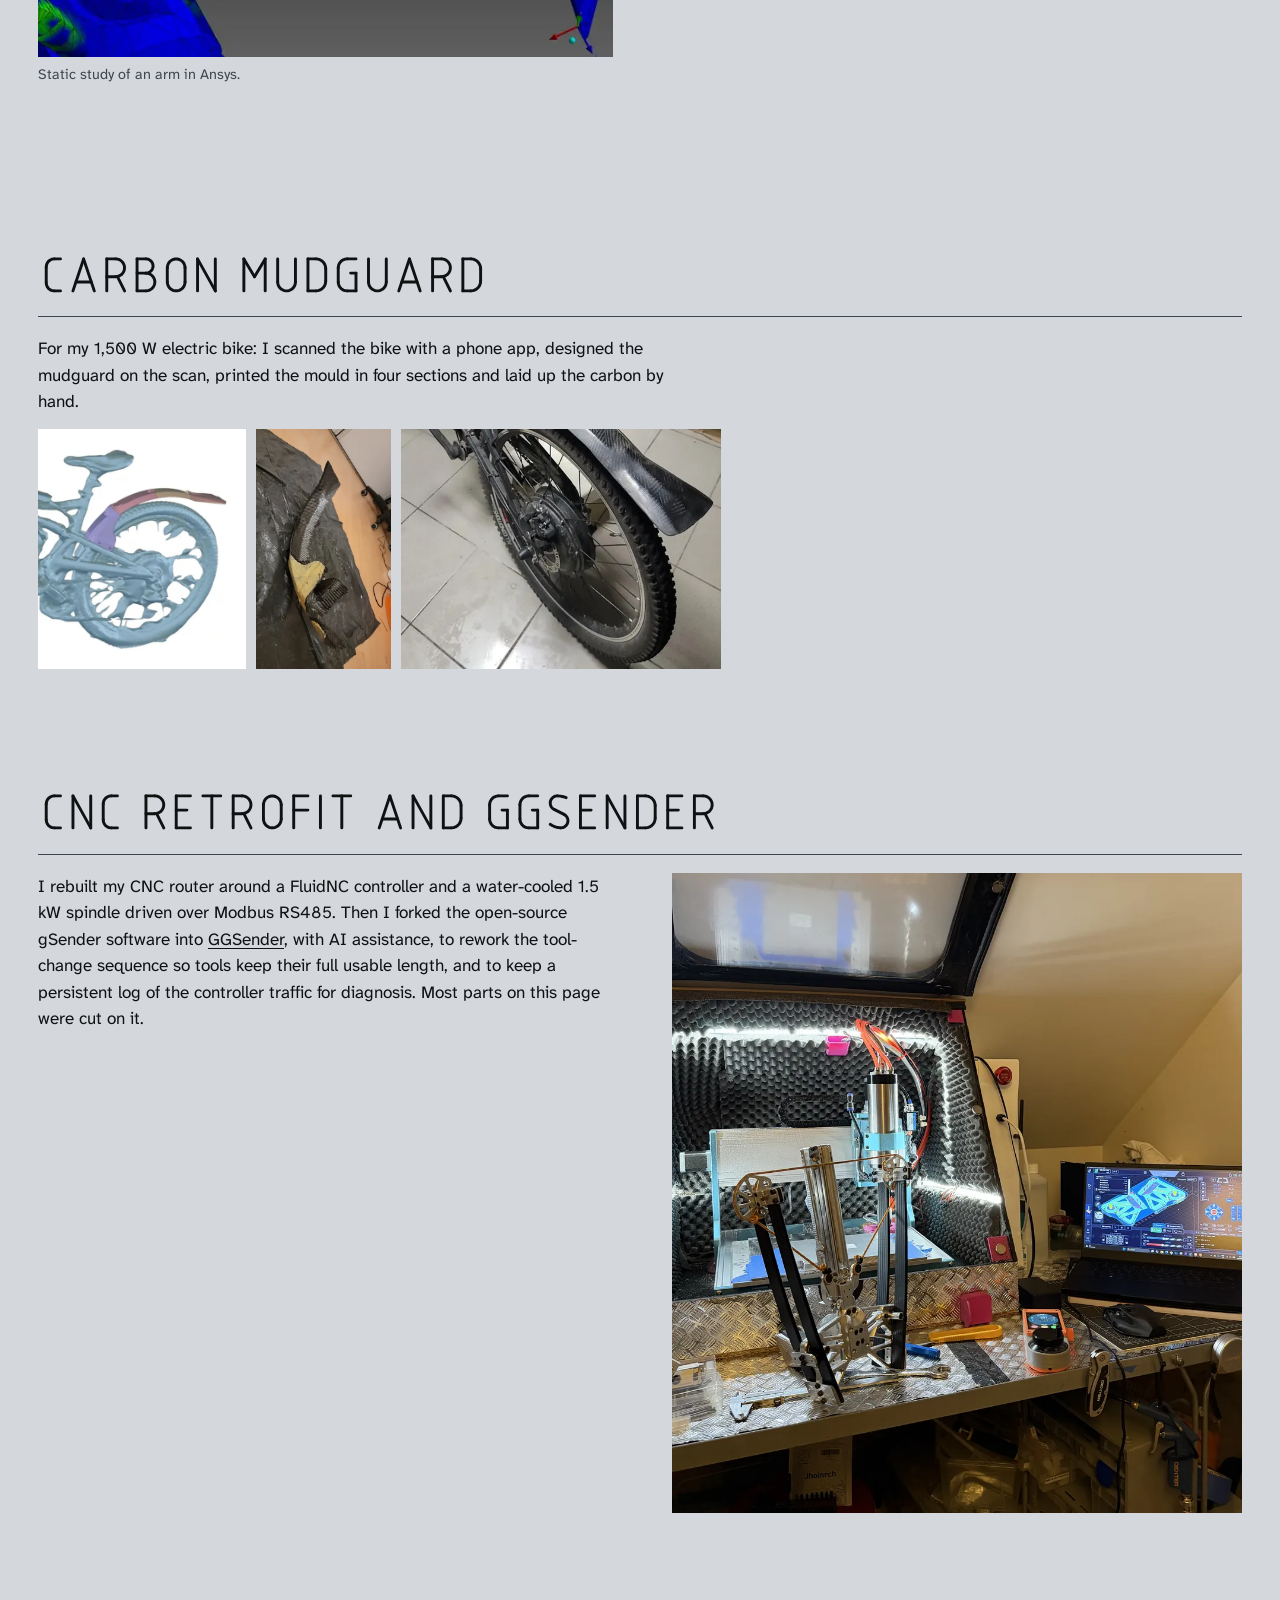
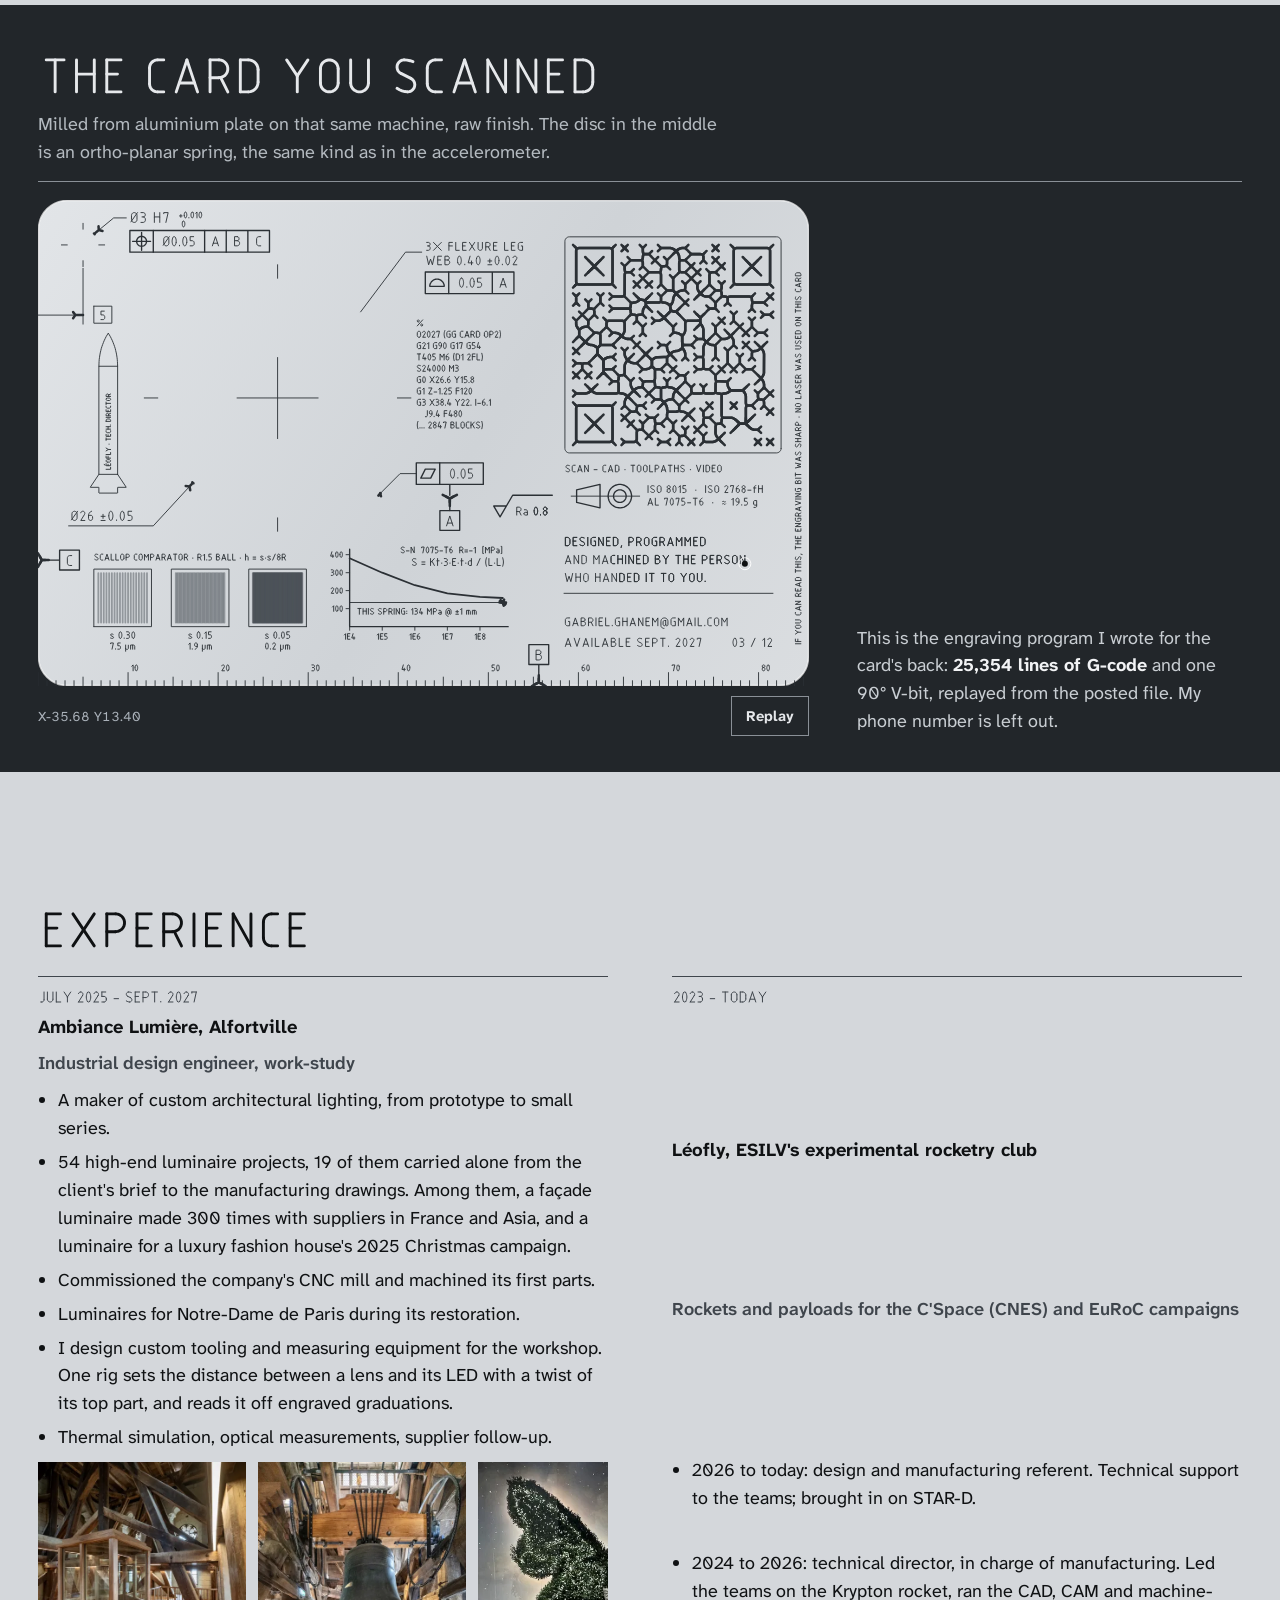
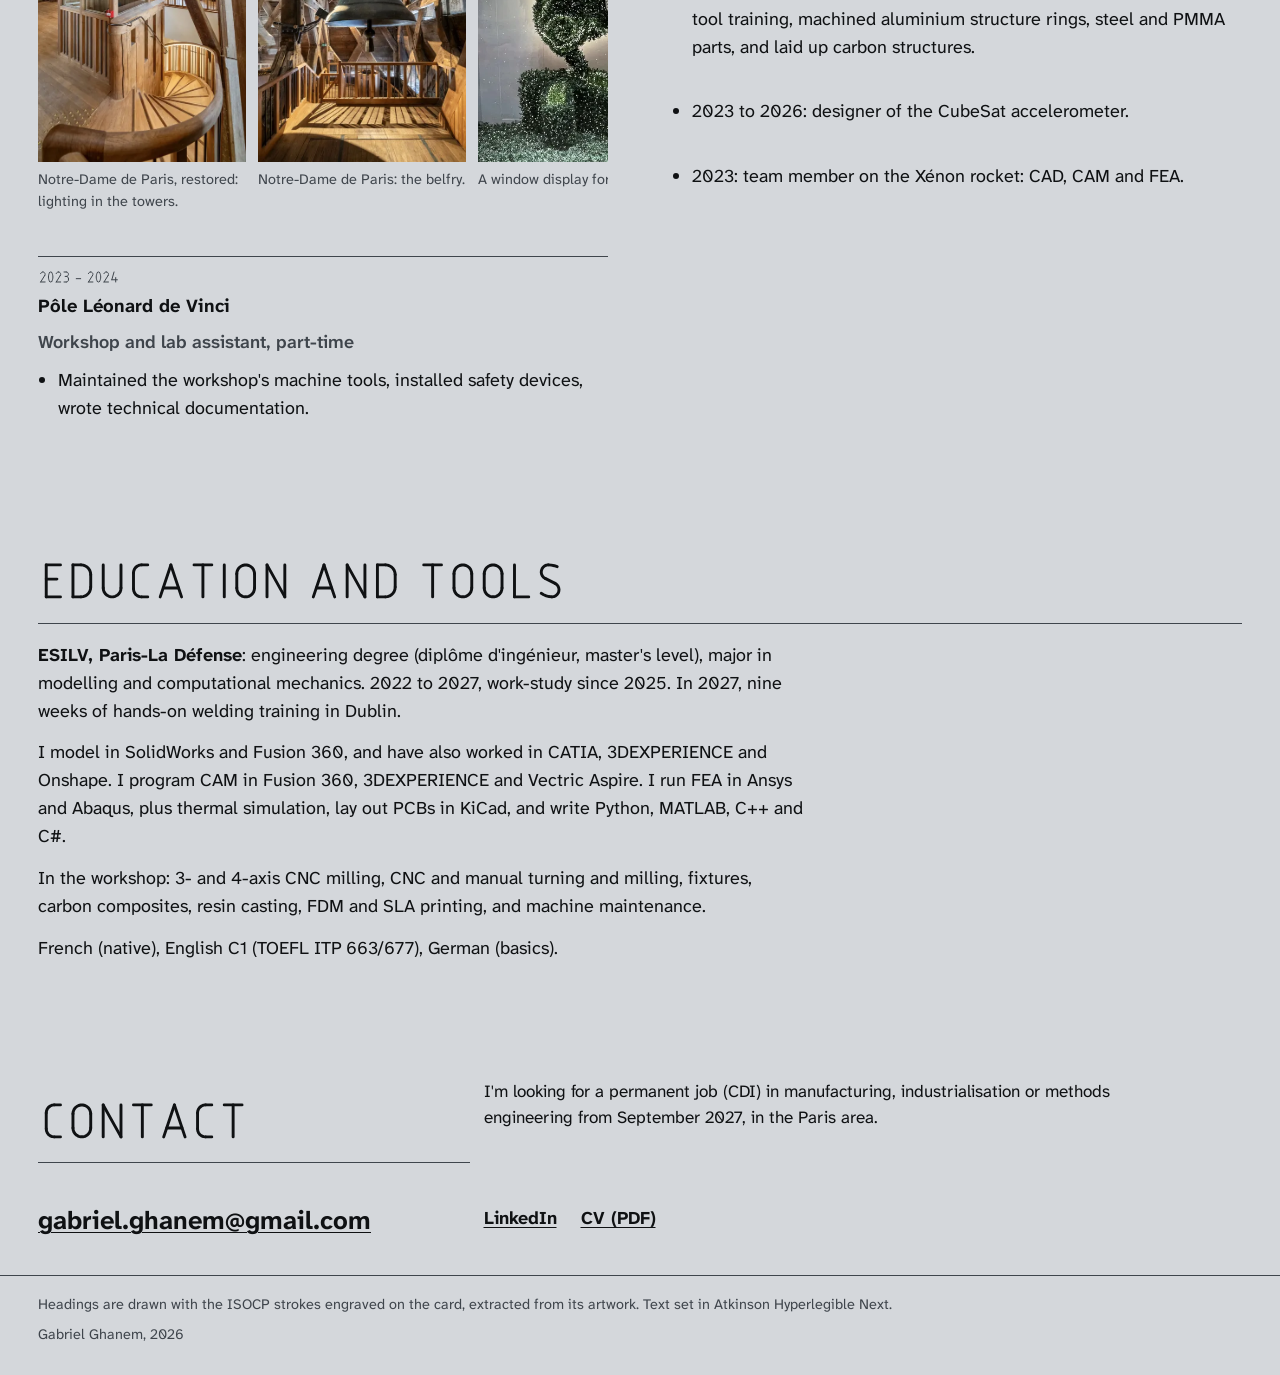
==== commit 3d119c87: "CubeSat: the full story, from the laser idea to the oil bath; hook article link - CubeSat sections: " ====
--- a/docs/index.html
+++ b/docs/index.html
@@ -46,7 +46,7 @@
     <span class="callout" style="left:78%;top:56.5%"><span class="sr">SPRING POM-C 0.7</span><svg class="isocp " preserveAspectRatio="xMinYMid meet" viewBox="-0.97 -9.75 60.45 26.28" style="--h:2.9958;--ar:2.2997" aria-hidden="true" focusable="false"><g fill="none" stroke="currentColor" stroke-width="0.975" stroke-linecap="round" stroke-linejoin="round"><path d="M2.54,-5.07L5.27,-3.71"/><path d="M5.85,-8.29L5.06,-8.55L4.25,-8.71L3.42,-8.77"/><path d="M3.42,-8.77L2.90,-8.71L2.42,-8.50L2.01,-8.18L1.70,-7.75L1.52,-7.27L1.47,-6.75L1.56,-6.24L1.77,-5.77L2.11,-5.36L2.54,-5.07"/><path d="M4.39,0.00L4.91,-0.07L5.39,-0.28L5.79,-0.60L6.10,-1.02L6.29,-1.50L6.34,-2.02L6.26,-2.54L6.04,-3.01L5.70,-3.41L5.27,-3.71"/><path d="M1.46,-0.97L2.14,-0.58L2.86,-0.28L3.62,-0.09L4.39,0.00"/><path d="M9.28,0.00L9.28,-8.77"/><path d="M9.28,-8.77L11.71,-8.77"/><path d="M11.71,-3.90L9.28,-3.90"/><path d="M11.71,-3.90L12.29,-3.97L12.84,-4.18L13.33,-4.52L13.72,-4.95L14.00,-5.47L14.13,-6.05L14.13,-6.63L14.00,-7.20L13.72,-7.72L13.33,-8.17L12.84,-8.49L12.29,-8.71L11.71,-8.77"/><path d="M17.06,0.00L17.06,-8.77"/><path d="M17.06,-8.77L19.50,-8.77"/><path d="M19.50,-3.90L17.06,-3.90"/><path d="M19.99,-3.90L21.94,0.00"/><path d="M19.50,-3.90L20.09,-3.97L20.64,-4.18L21.12,-4.51L21.51,-4.95L21.78,-5.47L21.92,-6.04L21.92,-6.63L21.78,-7.20L21.51,-7.72L21.12,-8.16L20.64,-8.50L20.09,-8.70L19.50,-8.77"/><path d="M24.86,0.00L24.86,-8.77"/><path d="M27.79,0.00L27.79,-8.77"/><path d="M27.79,-8.77L32.66,0.00"/><path d="M32.66,0.00L32.66,-8.77"/><path d="M39.00,-4.88L40.47,-4.88"/><path d="M40.47,-4.88L40.47,0.00"/><path d="M40.47,0.00L38.03,0.00"/><path d="M35.59,-2.44L35.59,-6.34"/><path d="M38.03,-8.77L40.47,-8.77"/><path d="M35.59,-2.44L35.65,-1.90L35.83,-1.38L36.12,-0.92L36.51,-0.53L36.97,-0.24L37.49,-0.06L38.03,0.00"/><path d="M38.03,-8.77L37.49,-8.71L36.97,-8.53L36.51,-8.24L36.12,-7.86L35.83,-7.39L35.65,-6.88L35.59,-6.34"/><path d="M1.47,13.16L1.47,4.39"/><path d="M1.47,4.39L3.91,4.39"/><path d="M3.91,9.26L1.47,9.26"/><path d="M3.91,9.26L4.49,9.19L5.04,8.98L5.53,8.64L5.91,8.21L6.19,7.69L6.32,7.11L6.32,6.53L6.19,5.96L5.91,5.44L5.53,4.99L5.04,4.67L4.49,4.46L3.91,4.39"/><path d="M9.26,10.72L9.26,6.82"/><path d="M14.13,6.82L14.13,10.72"/><path d="M14.13,6.82L14.05,6.24L13.85,5.69L13.51,5.21L13.07,4.82L12.55,4.54L11.98,4.41L11.40,4.41L10.83,4.54L10.31,4.82L9.86,5.21L9.54,5.69L9.32,6.24L9.26,6.82"/><path d="M9.26,10.72L9.32,11.30L9.54,11.86L9.86,12.34L10.31,12.73L10.83,13.01L11.40,13.14L11.98,13.14L12.55,13.01L13.07,12.73L13.51,12.34L13.85,11.86L14.05,11.30L14.13,10.72"/><path d="M17.05,13.16L17.05,4.39"/><path d="M17.05,4.39L19.98,9.26"/><path d="M19.98,9.26L22.90,4.39"/><path d="M22.90,4.39L22.90,13.16"/><path d="M25.83,10.23L29.73,10.23"/><path d="M36.56,13.16L34.86,13.16"/><path d="M32.66,10.96L32.66,6.58"/><path d="M34.86,4.39L36.56,4.39"/><path d="M32.66,10.96L32.73,11.54L32.95,12.06L33.30,12.52L33.76,12.87L34.28,13.09L34.86,13.16"/><path d="M34.86,4.39L34.28,4.46L33.76,4.68L33.30,5.03L32.95,5.48L32.73,6.01L32.66,6.58"/><path d="M44.36,4.87L43.93,5.79L43.62,6.76L43.45,7.76L43.38,8.78L43.45,9.79L43.62,10.79L43.93,11.75L44.36,12.67"/><path d="M46.31,4.87L46.04,4.61L45.71,4.44L45.34,4.38L44.97,4.44L44.63,4.61L44.36,4.87"/><path d="M46.31,12.67L46.74,11.75L47.05,10.79L47.23,9.79L47.30,8.78L47.23,7.76L47.05,6.76L46.74,5.79L46.31,4.87"/><path d="M44.36,12.67L44.63,12.94L44.97,13.11L45.34,13.16L45.71,13.11L46.04,12.94L46.31,12.67"/><path d="M50.22,13.16L50.22,12.67"/><path d="M55.09,13.16L57.04,4.38"/><path d="M57.04,4.38L53.14,4.38"/><path d="M53.14,4.38L53.14,5.36"/></g></svg></span>
     <span class="callout" style="left:3%;top:56.5%"><span class="sr">PMMA OIL TANK</span><svg class="isocp " preserveAspectRatio="xMinYMid meet" viewBox="-0.97 -9.75 55.61 26.28" style="--h:2.9958;--ar:2.1158" aria-hidden="true" focusable="false"><g fill="none" stroke="currentColor" stroke-width="0.975" stroke-linecap="round" stroke-linejoin="round"><path d="M1.47,0.00L1.47,-8.77"/><path d="M1.47,-8.77L3.91,-8.77"/><path d="M3.91,-3.90L1.47,-3.90"/><path d="M3.91,-3.90L4.49,-3.97L5.04,-4.18L5.53,-4.52L5.91,-4.95L6.19,-5.47L6.32,-6.05L6.32,-6.63L6.19,-7.20L5.91,-7.72L5.53,-8.17L5.04,-8.49L4.49,-8.71L3.91,-8.77"/><path d="M9.26,0.00L9.26,-8.77"/><path d="M9.26,-8.77L12.18,-3.90"/><path d="M12.18,-3.90L15.11,-8.77"/><path d="M15.11,-8.77L15.11,0.00"/><path d="M18.03,0.00L18.03,-8.77"/><path d="M18.03,-8.77L20.96,-3.90"/><path d="M20.96,-3.90L23.88,-8.77"/><path d="M23.88,-8.77L23.88,0.00"/><path d="M26.81,0.00L29.73,-8.77"/><path d="M29.73,-8.77L32.66,0.00"/><path d="M31.81,-2.44L27.66,-2.44"/><path d="M1.46,10.72L1.46,6.82"/><path d="M6.33,6.82L6.33,10.72"/><path d="M6.33,6.82L6.26,6.24L6.05,5.69L5.72,5.21L5.27,4.82L4.75,4.54L4.19,4.41L3.60,4.41L3.03,4.54L2.51,4.82L2.07,5.21L1.74,5.69L1.53,6.24L1.46,6.82"/><path d="M1.46,10.72L1.53,11.30L1.74,11.86L2.07,12.34L2.51,12.73L3.03,13.01L3.60,13.14L4.19,13.14L4.75,13.01L5.27,12.73L5.72,12.34L6.05,11.86L6.26,11.30L6.33,10.72"/><path d="M9.26,13.16L9.26,4.39"/><path d="M12.19,4.39L12.19,13.16"/><path d="M12.19,13.16L16.09,13.16"/><path d="M25.35,13.16L25.35,4.39"/><path d="M22.91,4.39L27.79,4.39"/><path d="M30.71,13.16L33.64,4.39"/><path d="M33.64,4.39L36.57,13.16"/><path d="M35.71,10.72L31.57,10.72"/><path d="M39.49,13.16L39.49,4.39"/><path d="M39.49,4.39L44.36,13.16"/><path d="M44.36,13.16L44.36,4.39"/><path d="M47.29,13.16L47.29,4.39"/><path d="M52.16,4.39L47.29,9.74"/><path d="M49.16,7.68L52.20,13.16"/></g></svg></span>
   </figure>
-  <div class="head"><h2 id="h-cubesat"><span class="sr">Magnetic accelerometer</span><svg class="isocp " preserveAspectRatio="xMinYMid meet" viewBox="-0.80 -9.57 104.61 25.93" style="--h:2.9554;--ar:4.0343" aria-hidden="true" focusable="false"><g fill="none" stroke="currentColor" stroke-width="0.798" stroke-linecap="round" stroke-linejoin="round"><path d="M1.46,0.00L1.46,-8.77"/><path d="M1.46,-8.77L4.39,-3.90"/><path d="M4.39,-3.90L7.31,-8.77"/><path d="M7.31,-8.77L7.31,0.00"/><path d="M10.74,0.00L13.66,-8.77"/><path d="M13.66,-8.77L16.59,0.00"/><path d="M15.73,-2.44L11.59,-2.44"/><path d="M23.43,-4.88L24.89,-4.88"/><path d="M24.89,-4.88L24.89,0.00"/><path d="M24.89,0.00L22.45,0.00"/><path d="M20.01,-2.44L20.01,-6.34"/><path d="M22.45,-8.77L24.89,-8.77"/><path d="M20.01,-2.44L20.07,-1.90L20.25,-1.38L20.54,-0.92L20.93,-0.53L21.39,-0.24L21.91,-0.06L22.45,0.00"/><path d="M22.45,-8.77L21.91,-8.71L21.39,-8.53L20.93,-8.24L20.54,-7.86L20.25,-7.39L20.07,-6.88L20.01,-6.34"/><path d="M28.32,0.00L28.32,-8.77"/><path d="M28.32,-8.77L33.19,0.00"/><path d="M33.19,0.00L33.19,-8.77"/><path d="M40.51,0.00L36.61,0.00"/><path d="M36.61,0.00L36.61,-8.77"/><path d="M36.61,-8.77L40.51,-8.77"/><path d="M39.54,-4.88L36.61,-4.88"/><path d="M46.38,0.00L46.38,-8.77"/><path d="M43.94,-8.77L48.81,-8.77"/><path d="M52.24,0.00L52.24,-8.77"/><path d="M59.56,0.00L57.86,0.00"/><path d="M55.67,-2.20L55.67,-6.58"/><path d="M57.86,-8.77L59.56,-8.77"/><path d="M55.67,-2.20L55.74,-1.62L55.96,-1.10L56.31,-0.64L56.76,-0.29L57.29,-0.07L57.86,0.00"/><path d="M57.86,-8.77L57.29,-8.70L56.76,-8.48L56.31,-8.13L55.96,-7.68L55.74,-7.15L55.67,-6.58"/><path d="M1.46,13.16L4.39,4.39"/><path d="M4.39,4.39L7.31,13.16"/><path d="M6.46,10.72L2.31,10.72"/><path d="M14.64,13.16L12.94,13.16"/><path d="M10.74,10.96L10.74,6.58"/><path d="M12.94,4.39L14.64,4.39"/><path d="M10.74,10.96L10.81,11.54L11.03,12.06L11.38,12.52L11.84,12.87L12.36,13.09L12.94,13.16"/><path d="M12.94,4.39L12.36,4.46L11.84,4.68L11.38,5.03L11.03,5.48L10.81,6.01L10.74,6.58"/><path d="M21.96,13.16L20.26,13.16"/><path d="M18.06,10.96L18.06,6.58"/><path d="M20.26,4.39L21.96,4.39"/><path d="M18.06,10.96L18.14,11.54L18.36,12.06L18.70,12.52L19.16,12.87L19.69,13.09L20.26,13.16"/><path d="M20.26,4.39L19.69,4.46L19.16,4.68L18.70,5.03L18.36,5.48L18.14,6.01L18.06,6.58"/><path d="M29.29,13.16L25.39,13.16"/><path d="M25.39,13.16L25.39,4.39"/><path d="M25.39,4.39L29.29,4.39"/><path d="M28.31,8.29L25.39,8.29"/><path d="M32.71,4.39L32.71,13.16"/><path d="M32.71,13.16L36.61,13.16"/><path d="M43.94,13.16L40.04,13.16"/><path d="M40.04,13.16L40.04,4.39"/><path d="M40.04,4.39L43.94,4.39"/><path d="M42.97,8.29L40.04,8.29"/><path d="M47.36,13.16L47.36,4.39"/><path d="M47.36,4.39L49.80,4.39"/><path d="M49.80,9.26L47.36,9.26"/><path d="M50.29,9.26L52.24,13.16"/><path d="M49.80,9.26L50.39,9.19L50.94,8.98L51.42,8.65L51.81,8.21L52.08,7.69L52.22,7.12L52.22,6.53L52.08,5.96L51.81,5.44L51.42,5.00L50.94,4.66L50.39,4.46L49.80,4.39"/><path d="M55.66,10.72L55.66,6.82"/><path d="M60.53,6.82L60.53,10.72"/><path d="M60.53,6.82L60.46,6.24L60.25,5.69L59.92,5.21L59.47,4.82L58.95,4.54L58.39,4.41L57.80,4.41L57.23,4.54L56.71,4.82L56.27,5.21L55.94,5.69L55.73,6.24L55.66,6.82"/><path d="M55.66,10.72L55.73,11.30L55.94,11.86L56.27,12.34L56.71,12.73L57.23,13.01L57.80,13.14L58.39,13.14L58.95,13.01L59.47,12.73L59.92,12.34L60.25,11.86L60.46,11.30L60.53,10.72"/><path d="M63.96,13.16L63.96,4.39"/><path d="M63.96,4.39L66.88,9.26"/><path d="M66.88,9.26L69.81,4.39"/><path d="M69.81,4.39L69.81,13.16"/><path d="M77.13,13.16L73.23,13.16"/><path d="M73.23,13.16L73.23,4.39"/><path d="M73.23,4.39L77.13,4.39"/><path d="M76.16,8.29L73.23,8.29"/><path d="M82.99,13.16L82.99,4.39"/><path d="M80.56,4.39L85.43,4.39"/><path d="M92.76,13.16L88.86,13.16"/><path d="M88.86,13.16L88.86,4.39"/><path d="M88.86,4.39L92.76,4.39"/><path d="M91.78,8.29L88.86,8.29"/><path d="M96.18,13.16L96.18,4.39"/><path d="M96.18,4.39L98.62,4.39"/><path d="M98.62,9.26L96.18,9.26"/><path d="M99.11,9.26L101.05,13.16"/><path d="M98.62,9.26L99.20,9.19L99.75,8.98L100.23,8.65L100.62,8.21L100.90,7.69L101.04,7.12L101.04,6.53L100.90,5.96L100.62,5.44L100.23,5.00L99.75,4.66L99.20,4.46L98.62,4.39"/></g></svg></h2><p class="ctx">A 1U CubeSat experiment for Léofly, my rocketry club. 2024 to 2026.</p></div>
+  <div class="head"><h2 id="h-cubesat"><span class="sr">Magnetic accelerometer</span><svg class="isocp " preserveAspectRatio="xMinYMid meet" viewBox="-0.80 -9.57 104.61 25.93" style="--h:2.9554;--ar:4.0343" aria-hidden="true" focusable="false"><g fill="none" stroke="currentColor" stroke-width="0.798" stroke-linecap="round" stroke-linejoin="round"><path d="M1.46,0.00L1.46,-8.77"/><path d="M1.46,-8.77L4.39,-3.90"/><path d="M4.39,-3.90L7.31,-8.77"/><path d="M7.31,-8.77L7.31,0.00"/><path d="M10.74,0.00L13.66,-8.77"/><path d="M13.66,-8.77L16.59,0.00"/><path d="M15.73,-2.44L11.59,-2.44"/><path d="M23.43,-4.88L24.89,-4.88"/><path d="M24.89,-4.88L24.89,0.00"/><path d="M24.89,0.00L22.45,0.00"/><path d="M20.01,-2.44L20.01,-6.34"/><path d="M22.45,-8.77L24.89,-8.77"/><path d="M20.01,-2.44L20.07,-1.90L20.25,-1.38L20.54,-0.92L20.93,-0.53L21.39,-0.24L21.91,-0.06L22.45,0.00"/><path d="M22.45,-8.77L21.91,-8.71L21.39,-8.53L20.93,-8.24L20.54,-7.86L20.25,-7.39L20.07,-6.88L20.01,-6.34"/><path d="M28.32,0.00L28.32,-8.77"/><path d="M28.32,-8.77L33.19,0.00"/><path d="M33.19,0.00L33.19,-8.77"/><path d="M40.51,0.00L36.61,0.00"/><path d="M36.61,0.00L36.61,-8.77"/><path d="M36.61,-8.77L40.51,-8.77"/><path d="M39.54,-4.88L36.61,-4.88"/><path d="M46.38,0.00L46.38,-8.77"/><path d="M43.94,-8.77L48.81,-8.77"/><path d="M52.24,0.00L52.24,-8.77"/><path d="M59.56,0.00L57.86,0.00"/><path d="M55.67,-2.20L55.67,-6.58"/><path d="M57.86,-8.77L59.56,-8.77"/><path d="M55.67,-2.20L55.74,-1.62L55.96,-1.10L56.31,-0.64L56.76,-0.29L57.29,-0.07L57.86,0.00"/><path d="M57.86,-8.77L57.29,-8.70L56.76,-8.48L56.31,-8.13L55.96,-7.68L55.74,-7.15L55.67,-6.58"/><path d="M1.46,13.16L4.39,4.39"/><path d="M4.39,4.39L7.31,13.16"/><path d="M6.46,10.72L2.31,10.72"/><path d="M14.64,13.16L12.94,13.16"/><path d="M10.74,10.96L10.74,6.58"/><path d="M12.94,4.39L14.64,4.39"/><path d="M10.74,10.96L10.81,11.54L11.03,12.06L11.38,12.52L11.84,12.87L12.36,13.09L12.94,13.16"/><path d="M12.94,4.39L12.36,4.46L11.84,4.68L11.38,5.03L11.03,5.48L10.81,6.01L10.74,6.58"/><path d="M21.96,13.16L20.26,13.16"/><path d="M18.06,10.96L18.06,6.58"/><path d="M20.26,4.39L21.96,4.39"/><path d="M18.06,10.96L18.14,11.54L18.36,12.06L18.70,12.52L19.16,12.87L19.69,13.09L20.26,13.16"/><path d="M20.26,4.39L19.69,4.46L19.16,4.68L18.70,5.03L18.36,5.48L18.14,6.01L18.06,6.58"/><path d="M29.29,13.16L25.39,13.16"/><path d="M25.39,13.16L25.39,4.39"/><path d="M25.39,4.39L29.29,4.39"/><path d="M28.31,8.29L25.39,8.29"/><path d="M32.71,4.39L32.71,13.16"/><path d="M32.71,13.16L36.61,13.16"/><path d="M43.94,13.16L40.04,13.16"/><path d="M40.04,13.16L40.04,4.39"/><path d="M40.04,4.39L43.94,4.39"/><path d="M42.97,8.29L40.04,8.29"/><path d="M47.36,13.16L47.36,4.39"/><path d="M47.36,4.39L49.80,4.39"/><path d="M49.80,9.26L47.36,9.26"/><path d="M50.29,9.26L52.24,13.16"/><path d="M49.80,9.26L50.39,9.19L50.94,8.98L51.42,8.65L51.81,8.21L52.08,7.69L52.22,7.12L52.22,6.53L52.08,5.96L51.81,5.44L51.42,5.00L50.94,4.66L50.39,4.46L49.80,4.39"/><path d="M55.66,10.72L55.66,6.82"/><path d="M60.53,6.82L60.53,10.72"/><path d="M60.53,6.82L60.46,6.24L60.25,5.69L59.92,5.21L59.47,4.82L58.95,4.54L58.39,4.41L57.80,4.41L57.23,4.54L56.71,4.82L56.27,5.21L55.94,5.69L55.73,6.24L55.66,6.82"/><path d="M55.66,10.72L55.73,11.30L55.94,11.86L56.27,12.34L56.71,12.73L57.23,13.01L57.80,13.14L58.39,13.14L58.95,13.01L59.47,12.73L59.92,12.34L60.25,11.86L60.46,11.30L60.53,10.72"/><path d="M63.96,13.16L63.96,4.39"/><path d="M63.96,4.39L66.88,9.26"/><path d="M66.88,9.26L69.81,4.39"/><path d="M69.81,4.39L69.81,13.16"/><path d="M77.13,13.16L73.23,13.16"/><path d="M73.23,13.16L73.23,4.39"/><path d="M73.23,4.39L77.13,4.39"/><path d="M76.16,8.29L73.23,8.29"/><path d="M82.99,13.16L82.99,4.39"/><path d="M80.56,4.39L85.43,4.39"/><path d="M92.76,13.16L88.86,13.16"/><path d="M88.86,13.16L88.86,4.39"/><path d="M88.86,4.39L92.76,4.39"/><path d="M91.78,8.29L88.86,8.29"/><path d="M96.18,13.16L96.18,4.39"/><path d="M96.18,4.39L98.62,4.39"/><path d="M98.62,9.26L96.18,9.26"/><path d="M99.11,9.26L101.05,13.16"/><path d="M98.62,9.26L99.20,9.19L99.75,8.98L100.23,8.65L100.62,8.21L100.90,7.69L101.04,7.12L101.04,6.53L100.90,5.96L100.62,5.44L100.23,5.00L99.75,4.66L99.20,4.46L98.62,4.39"/></g></svg></h2><p class="ctx">A 1U CubeSat experiment for Léofly, my rocketry club. 2023 to 2026.</p></div>
   <p class="summary">A magnet on a flat spring, damped in oil, read by two Hall sensors at 8 kHz. I designed the mechanics and the model that turns the two signals into an acceleration, then machined the parts.</p>
   <dl class="tb" aria-label="Key figures"><div><dt>Format</dt><dd><span class="sr">1U</span><svg class="isocp " preserveAspectRatio="xMinYMid meet" viewBox="-0.80 -9.57 14.28 12.77" style="--h:1.4554;--ar:1.1183" aria-hidden="true" focusable="false"><g fill="none" stroke="currentColor" stroke-width="0.798" stroke-linecap="round" stroke-linejoin="round"><path d="M3.42,0.00L3.42,-8.77"/><path d="M3.42,-8.77L1.46,-6.83"/><path d="M6.34,-8.77L6.34,-2.44"/><path d="M11.22,-2.44L11.22,-8.77"/><path d="M6.34,-2.44L6.41,-1.85L6.62,-1.30L6.95,-0.82L7.40,-0.43L7.92,-0.16L8.49,-0.01L9.07,-0.01L9.65,-0.16L10.17,-0.43L10.60,-0.82L10.94,-1.30L11.14,-1.85L11.22,-2.44"/></g></svg><span class="u">100 × 100 × 100 mm</span></dd></div><div><dt>Range</dt><dd><span class="sr">±17</span><svg class="isocp " preserveAspectRatio="xMinYMid meet" viewBox="-0.80 -9.57 20.12 12.77" style="--h:1.4554;--ar:1.5754" aria-hidden="true" focusable="false"><g fill="none" stroke="currentColor" stroke-width="0.798" stroke-linecap="round" stroke-linejoin="round"><path d="M1.46,0.00L5.36,0.00"/><path d="M3.41,-1.95L3.41,-5.85"/><path d="M1.46,-3.90L5.36,-3.90"/><path d="M10.24,0.00L10.24,-8.77"/><path d="M10.24,-8.77L8.29,-6.83"/><path d="M15.11,0.00L17.06,-8.78"/><path d="M17.06,-8.78L13.16,-8.78"/><path d="M13.16,-8.78L13.16,-7.80"/></g></svg><span class="u">g; the rocket peaks at 15 g</span></dd></div><div><dt>RMS error</dt><dd><span class="sr">2</span><svg class="isocp " preserveAspectRatio="xMinYMid meet" viewBox="-0.80 -9.57 8.42 12.77" style="--h:1.4554;--ar:0.6596" aria-hidden="true" focusable="false"><g fill="none" stroke="currentColor" stroke-width="0.798" stroke-linecap="round" stroke-linejoin="round"><path d="M5.07,-5.80L1.46,0.00"/><path d="M1.46,0.00L5.37,0.00"/><path d="M3.41,-8.78L2.90,-8.71L2.41,-8.52L2.00,-8.20L1.67,-7.79L1.46,-7.31"/><path d="M5.07,-5.80L5.28,-6.28L5.37,-6.78L5.30,-7.30L5.12,-7.78L4.81,-8.19L4.40,-8.51L3.93,-8.71L3.41,-8.78"/></g></svg><span class="u">%, and 5 % at worst</span></dd></div><div><dt>Sampling</dt><dd><span class="sr">8</span><svg class="isocp " preserveAspectRatio="xMinYMid meet" viewBox="-0.80 -9.57 8.42 12.77" style="--h:1.4554;--ar:0.6593" aria-hidden="true" focusable="false"><g fill="none" stroke="currentColor" stroke-width="0.798" stroke-linecap="round" stroke-linejoin="round"><path d="M5.36,-2.93L5.36,-1.95"/><path d="M1.46,-1.95L1.46,-2.93"/><path d="M5.36,-6.83L5.29,-7.38L5.05,-7.88L4.69,-8.30L4.23,-8.60L3.69,-8.75L3.14,-8.75L2.60,-8.60L2.14,-8.30L1.77,-7.88L1.54,-7.38L1.46,-6.83L1.54,-6.28L1.77,-5.77L2.14,-5.35L2.60,-5.06L3.14,-4.89L3.69,-4.89L4.23,-5.06L4.69,-5.35L5.05,-5.77L5.29,-6.28L5.36,-6.83"/><path d="M5.36,-2.93L5.29,-3.48L5.05,-3.98L4.69,-4.40L4.23,-4.70L3.69,-4.85L3.14,-4.85L2.60,-4.70L2.14,-4.40L1.77,-3.98L1.54,-3.48L1.46,-2.93"/><path d="M1.46,-1.95L1.54,-1.40L1.77,-0.90L2.14,-0.47L2.60,-0.17L3.14,-0.02L3.69,-0.02L4.23,-0.17L4.69,-0.47L5.05,-0.90L5.29,-1.40L5.36,-1.95"/></g></svg><span class="u">kHz, 2 Hall sensors</span></dd></div></dl>
   <div class="prose">
@@ -60,13 +60,16 @@
       <figcaption>The POM-C spring on the block where I test-cut its outline. The 0.02 mm is a parallelism checked with the spring held flat: a 0.7 mm plastic disc warps as soon as it's free, so a free-state check would reject good parts.</figcaption>
     </figure>
     
-<details><summary><h3>The problem</h3></summary><div class="fold"><p>Léofly wanted an experiment of its own in a 1U CubeSat, a 100 mm cube. I wanted to measure acceleration with a mechanism we could design and make ourselves, instead of reading a bought sensor chip.</p></div></details>
-<details><summary><h3>How it works</h3></summary><div class="fold"><p>A magnet sits on an ortho-planar spring: a flat disc cut with spiral slots, so its centre moves straight up and down without turning. When the rocket accelerates, the magnet moves. Two Hall sensors, one on each side, read the change in field, and a MATLAB model fitted to calibration data turns the two signals into an acceleration. The spring sits in an oil bath so the magnet stops quickly instead of ringing after every shock.</p></div></details>
-<details><summary><h3>Decisions</h3></summary><div class="fold"><p><b>The spring material.</b> The first spring was 3D printed in polycarbonate. The final one is machined from POM-C, 0.7 mm thick, made with PBMC as partner. POM-C creeps less under constant load, takes repeated bending better and isn't attacked by oil, while polycarbonate tends to crack under stress in contact with many oils. A machined part is also uniform; a printed one has layer lines that act like notches.</p>
+<details><summary><h3>Where it started</h3></summary><div class="fold"><p>In 2023 the club wanted a laser accelerometer. I read up on how they work, argued it would be too complicated to build ourselves, and proposed a magnet on a spring read by a Hall sensor instead. I knew Hall sensors from repairing the throttle of my electric scooter.</p></div></details>
+<details><summary><h3>How it works</h3></summary><div class="fold"><p>A magnet sits on an ortho-planar spring: a flat disc cut with spiral slots, so its centre moves straight up and down without turning. When the rocket accelerates, the magnet moves. Two Hall sensors, one on each side, read the change in field, and a model turns the two signals into an acceleration. The spring sits in an oil bath so the magnet stops quickly instead of ringing after every shock.</p></div></details>
+<details><summary><h3>From a strip of PLA to an ortho-planar spring</h3></summary><div class="fold"><p>The first spring was a thin strip of printed PLA flexing under the magnet. Another student pointed me to ortho-planar springs, whose spiral legs keep the centre moving straight. I printed one, then the final spring was machined from POM-C.</p></div></details>
+<details><summary><h3>Reading the spring backwards</h3></summary><div class="fold"><p>If the spring holds still at a given displacement, the acceleration follows directly. Mine bounced: the reading at any moment depends on the magnet's inertia and on everything that happened just before. At the time I was taking a control-systems class, and Laplace transforms felt unrelated to anything I could build. Then it clicked: this is a control loop run in reverse. A PID drives an input to get the output you want; here I only see the wobbly output and have to work back to the input that caused it. The class made sense after that.</p></div></details>
+<details><summary><h3>What went wrong</h3></summary><div class="fold"><p>In practice the inversion wasn't clean. Just holding the prototype made it vibrate and resonate, and the signal was too intricate to invert reliably. If past motion weighs too much on the reading, the fix is to make it fade faster: damp the mass. The spring was sensitive enough to give some of that up. After a couple of damping attempts that didn't work, I bought a plastic food box and a bottle of vegetable oil and sank the spring in it. People thought I was mad, until the signal, processed in MATLAB and Simulink, started to look like a commercial sensor's.</p>
+<p>The oil brought its own problem: it crept along the Arduino's cables by capillary action. The final build replaces the loose wiring with custom PCBs, the printed chassis with a milled aluminium one, and the food box with a machined PMMA tank.</p></div></details>
+<details><summary><h3>Calibration</h3></summary><div class="fold"><p>The coefficients I derived from measuring the parts gave nothing usable. A model-fitting tool did: I calibrated the model on real recordings instead. Shaken next to a commercial accelerometer, it now tracks the reference with a 2 % RMS error, 5 % at worst, over a ±17 g range. The rocket peaks at about 15 g.</p></div></details>
+<details><summary><h3>Decisions</h3></summary><div class="fold"><p><b>The spring material.</b> The final spring is machined from POM-C, 0.7 mm thick, made with PBMC as partner. POM-C creeps less under constant load, takes repeated bending better and isn't attacked by oil, while polycarbonate tends to crack under stress in contact with many oils. A machined part is also uniform; a printed one has layer lines that act like notches.</p>
 <p><b>Tolerances from simulation.</b> I ran a parametric Ansys study of manufacturing defects to see how far they move the spring's response, and set two specs from it: 0.02 mm parallelism between the faces, measured with the spring held flat, and Ra 0.8 µm.</p>
 <p><b>The housing.</b> Machined aluminium throughout. The oil tank is machined from PMMA so the spring stays visible, and the seals are printed in TPU 60A.</p></div></details>
-<details><summary><h3>What went wrong</h3></summary><div class="fold"><p>The first prototype was an Arduino, a 3D-printed chassis and a laser-cut acrylic tank glued together. Oil crept along the Arduino's cables by capillary action. The final build has custom PCBs instead of loose wiring, a milled aluminium chassis and a milled PMMA tank.</p></div></details>
-<details><summary><h3>Results</h3></summary><div class="fold"><p>Shaken next to a commercial accelerometer, it tracks the reference with a 2 % RMS error, 5 % at worst, over a ±17 g range. The rocket peaks at about 15 g.</p></div></details>
 <details><summary><h3>My part</h3></summary><div class="fold"><p>I designed the mechanics and the mathematical model, laid out one of the three PCBs in KiCad, wrote the signal processing, ran the FEA and machined the parts. Julien Finkler designed the other two PCBs.</p></div></details>
 
   </div>
@@ -115,10 +118,10 @@
 </section>
 
 <section class="wrap project split" id="hook" aria-labelledby="h-hook">
-  <div class="head"><h2 id="h-hook"><span class="sr">Grappling hook</span><svg class="isocp " preserveAspectRatio="xMinYMid meet" viewBox="-0.80 -9.57 109.05 12.77" style="--h:1.4554;--ar:8.5403" aria-hidden="true" focusable="false"><g fill="none" stroke="currentColor" stroke-width="0.798" stroke-linecap="round" stroke-linejoin="round"><path d="M4.88,-4.88L6.34,-4.88"/><path d="M6.34,-4.88L6.34,0.00"/><path d="M6.34,0.00L3.90,0.00"/><path d="M1.46,-2.44L1.46,-6.34"/><path d="M3.90,-8.77L6.34,-8.77"/><path d="M1.46,-2.44L1.52,-1.90L1.71,-1.38L2.00,-0.92L2.38,-0.53L2.84,-0.24L3.36,-0.06L3.90,0.00"/><path d="M3.90,-8.77L3.36,-8.71L2.84,-8.53L2.38,-8.24L2.00,-7.86L1.71,-7.39L1.52,-6.88L1.46,-6.34"/><path d="M9.77,0.00L9.77,-8.77"/><path d="M9.77,-8.77L12.20,-8.77"/><path d="M12.20,-3.90L9.77,-3.90"/><path d="M12.69,-3.90L14.64,0.00"/><path d="M12.20,-3.90L12.79,-3.97L13.34,-4.18L13.82,-4.51L14.21,-4.95L14.48,-5.47L14.62,-6.04L14.62,-6.63L14.48,-7.20L14.21,-7.72L13.82,-8.16L13.34,-8.50L12.79,-8.70L12.20,-8.77"/><path d="M18.06,0.00L20.99,-8.77"/><path d="M20.99,-8.77L23.91,0.00"/><path d="M23.06,-2.44L18.92,-2.44"/><path d="M27.35,0.00L27.35,-8.77"/><path d="M27.35,-8.77L29.79,-8.77"/><path d="M29.79,-3.90L27.35,-3.90"/><path d="M29.79,-3.90L30.36,-3.97L30.91,-4.18L31.40,-4.52L31.79,-4.95L32.07,-5.47L32.20,-6.05L32.20,-6.63L32.07,-7.20L31.79,-7.72L31.40,-8.17L30.91,-8.49L30.36,-8.71L29.79,-8.77"/><path d="M35.65,0.00L35.65,-8.77"/><path d="M35.65,-8.77L38.08,-8.77"/><path d="M38.08,-3.90L35.65,-3.90"/><path d="M38.08,-3.90L38.66,-3.97L39.21,-4.18L39.70,-4.52L40.09,-4.95L40.37,-5.47L40.50,-6.05L40.50,-6.63L40.37,-7.20L40.09,-7.72L39.70,-8.17L39.21,-8.49L38.66,-8.71L38.08,-8.77"/><path d="M43.94,-8.77L43.94,0.00"/><path d="M43.94,0.00L47.84,0.00"/><path d="M51.26,0.00L51.26,-8.77"/><path d="M54.69,0.00L54.69,-8.77"/><path d="M54.69,-8.77L59.56,0.00"/><path d="M59.56,0.00L59.56,-8.77"/><path d="M66.40,-4.88L67.87,-4.88"/><path d="M67.87,-4.88L67.87,0.00"/><path d="M67.87,0.00L65.43,0.00"/><path d="M62.99,-2.44L62.99,-6.34"/><path d="M65.43,-8.77L67.87,-8.77"/><path d="M62.99,-2.44L63.05,-1.90L63.23,-1.38L63.52,-0.92L63.91,-0.53L64.37,-0.24L64.89,-0.06L65.43,0.00"/><path d="M65.43,-8.77L64.89,-8.71L64.37,-8.53L63.91,-8.24L63.52,-7.86L63.23,-7.39L63.05,-6.88L62.99,-6.34"/><path d="M75.69,0.00L75.69,-8.77"/><path d="M75.69,-4.88L80.57,-4.88"/><path d="M80.57,-8.77L80.57,0.00"/><path d="M83.99,-2.44L83.99,-6.34"/><path d="M88.86,-6.34L88.86,-2.44"/><path d="M88.86,-6.34L88.79,-6.92L88.58,-7.47L88.25,-7.95L87.80,-8.34L87.28,-8.62L86.72,-8.75L86.13,-8.75L85.56,-8.62L85.04,-8.34L84.60,-7.95L84.27,-7.47L84.06,-6.92L83.99,-6.34"/><path d="M83.99,-2.44L84.06,-1.86L84.27,-1.30L84.60,-0.82L85.04,-0.43L85.56,-0.15L86.13,-0.02L86.72,-0.02L87.28,-0.15L87.80,-0.43L88.25,-0.82L88.58,-1.30L88.79,-1.86L88.86,-2.44"/><path d="M92.29,-2.44L92.29,-6.34"/><path d="M97.16,-6.34L97.16,-2.44"/><path d="M97.16,-6.34L97.08,-6.92L96.88,-7.47L96.54,-7.95L96.10,-8.34L95.58,-8.62L95.01,-8.75L94.42,-8.75L93.86,-8.62L93.34,-8.34L92.89,-7.95L92.56,-7.47L92.35,-6.92L92.29,-6.34"/><path d="M92.29,-2.44L92.35,-1.86L92.56,-1.30L92.89,-0.82L93.34,-0.43L93.86,-0.15L94.42,-0.02L95.01,-0.02L95.58,-0.15L96.10,-0.43L96.54,-0.82L96.88,-1.30L97.08,-1.86L97.16,-2.44"/><path d="M100.58,0.00L100.58,-8.77"/><path d="M105.45,-8.77L100.58,-3.42"/><path d="M102.45,-5.48L105.50,0.00"/></g></svg></h2><p class="ctx">Personal project. 6061 aluminium and a brass tip.</p></div>
+  <div class="head"><h2 id="h-hook"><span class="sr">Grappling hook</span><svg class="isocp " preserveAspectRatio="xMinYMid meet" viewBox="-0.80 -9.57 109.05 12.77" style="--h:1.4554;--ar:8.5403" aria-hidden="true" focusable="false"><g fill="none" stroke="currentColor" stroke-width="0.798" stroke-linecap="round" stroke-linejoin="round"><path d="M4.88,-4.88L6.34,-4.88"/><path d="M6.34,-4.88L6.34,0.00"/><path d="M6.34,0.00L3.90,0.00"/><path d="M1.46,-2.44L1.46,-6.34"/><path d="M3.90,-8.77L6.34,-8.77"/><path d="M1.46,-2.44L1.52,-1.90L1.71,-1.38L2.00,-0.92L2.38,-0.53L2.84,-0.24L3.36,-0.06L3.90,0.00"/><path d="M3.90,-8.77L3.36,-8.71L2.84,-8.53L2.38,-8.24L2.00,-7.86L1.71,-7.39L1.52,-6.88L1.46,-6.34"/><path d="M9.77,0.00L9.77,-8.77"/><path d="M9.77,-8.77L12.20,-8.77"/><path d="M12.20,-3.90L9.77,-3.90"/><path d="M12.69,-3.90L14.64,0.00"/><path d="M12.20,-3.90L12.79,-3.97L13.34,-4.18L13.82,-4.51L14.21,-4.95L14.48,-5.47L14.62,-6.04L14.62,-6.63L14.48,-7.20L14.21,-7.72L13.82,-8.16L13.34,-8.50L12.79,-8.70L12.20,-8.77"/><path d="M18.06,0.00L20.99,-8.77"/><path d="M20.99,-8.77L23.91,0.00"/><path d="M23.06,-2.44L18.92,-2.44"/><path d="M27.35,0.00L27.35,-8.77"/><path d="M27.35,-8.77L29.79,-8.77"/><path d="M29.79,-3.90L27.35,-3.90"/><path d="M29.79,-3.90L30.36,-3.97L30.91,-4.18L31.40,-4.52L31.79,-4.95L32.07,-5.47L32.20,-6.05L32.20,-6.63L32.07,-7.20L31.79,-7.72L31.40,-8.17L30.91,-8.49L30.36,-8.71L29.79,-8.77"/><path d="M35.65,0.00L35.65,-8.77"/><path d="M35.65,-8.77L38.08,-8.77"/><path d="M38.08,-3.90L35.65,-3.90"/><path d="M38.08,-3.90L38.66,-3.97L39.21,-4.18L39.70,-4.52L40.09,-4.95L40.37,-5.47L40.50,-6.05L40.50,-6.63L40.37,-7.20L40.09,-7.72L39.70,-8.17L39.21,-8.49L38.66,-8.71L38.08,-8.77"/><path d="M43.94,-8.77L43.94,0.00"/><path d="M43.94,0.00L47.84,0.00"/><path d="M51.26,0.00L51.26,-8.77"/><path d="M54.69,0.00L54.69,-8.77"/><path d="M54.69,-8.77L59.56,0.00"/><path d="M59.56,0.00L59.56,-8.77"/><path d="M66.40,-4.88L67.87,-4.88"/><path d="M67.87,-4.88L67.87,0.00"/><path d="M67.87,0.00L65.43,0.00"/><path d="M62.99,-2.44L62.99,-6.34"/><path d="M65.43,-8.77L67.87,-8.77"/><path d="M62.99,-2.44L63.05,-1.90L63.23,-1.38L63.52,-0.92L63.91,-0.53L64.37,-0.24L64.89,-0.06L65.43,0.00"/><path d="M65.43,-8.77L64.89,-8.71L64.37,-8.53L63.91,-8.24L63.52,-7.86L63.23,-7.39L63.05,-6.88L62.99,-6.34"/><path d="M75.69,0.00L75.69,-8.77"/><path d="M75.69,-4.88L80.57,-4.88"/><path d="M80.57,-8.77L80.57,0.00"/><path d="M83.99,-2.44L83.99,-6.34"/><path d="M88.86,-6.34L88.86,-2.44"/><path d="M88.86,-6.34L88.79,-6.92L88.58,-7.47L88.25,-7.95L87.80,-8.34L87.28,-8.62L86.72,-8.75L86.13,-8.75L85.56,-8.62L85.04,-8.34L84.60,-7.95L84.27,-7.47L84.06,-6.92L83.99,-6.34"/><path d="M83.99,-2.44L84.06,-1.86L84.27,-1.30L84.60,-0.82L85.04,-0.43L85.56,-0.15L86.13,-0.02L86.72,-0.02L87.28,-0.15L87.80,-0.43L88.25,-0.82L88.58,-1.30L88.79,-1.86L88.86,-2.44"/><path d="M92.29,-2.44L92.29,-6.34"/><path d="M97.16,-6.34L97.16,-2.44"/><path d="M97.16,-6.34L97.08,-6.92L96.88,-7.47L96.54,-7.95L96.10,-8.34L95.58,-8.62L95.01,-8.75L94.42,-8.75L93.86,-8.62L93.34,-8.34L92.89,-7.95L92.56,-7.47L92.35,-6.92L92.29,-6.34"/><path d="M92.29,-2.44L92.35,-1.86L92.56,-1.30L92.89,-0.82L93.34,-0.43L93.86,-0.15L94.42,-0.02L95.01,-0.02L95.58,-0.15L96.10,-0.43L96.54,-0.82L96.88,-1.30L97.08,-1.86L97.16,-2.44"/><path d="M100.58,0.00L100.58,-8.77"/><path d="M105.45,-8.77L100.58,-3.42"/><path d="M102.45,-5.48L105.50,0.00"/></g></svg></h2><p class="ctx">Personal project. 6061 aluminium and a brass tip. <a href="https://www.esilv.fr/un-grappin-articule-un-projet-dinnovation-technique-concu-a-lesilv/" hreflang="fr">Featured in an article on ESILV's website</a> (in French).</p></div>
   <div class="pair"><figure><img src="assets/img/hook-deployed-960.webp" srcset="assets/img/hook-deployed-480.webp 480w, assets/img/hook-deployed-960.webp 960w" sizes="(min-width: 1000px) 22vw, 46vw" width="960" height="1246" alt="The aluminium grappling hook held up with its three arms open." loading="lazy" decoding="async"><figcaption>Arms open.</figcaption></figure><figure><img src="assets/img/hook-folded-960.webp" srcset="assets/img/hook-folded-480.webp 480w, assets/img/hook-folded-960.webp 960w" sizes="(min-width: 1000px) 22vw, 46vw" width="960" height="1044" alt="The hook with its arms folded along the shaft." loading="lazy" decoding="async"><figcaption>Arms folded.</figcaption></figure></div>
   <div class="prose">
-<p class="keep">Turned and milled, with arms that fold along the shaft.</p>
+<p class="keep">Turned and milled, with arms that fold along the shaft. The idea came from friends who wanted one for climbing.</p>
 <details><summary><h3>Manual first, then CNC</h3></summary><div class="fold"><p>I made the first version on manual machines. When I wanted more complex shapes, the workshop teacher told me to stop spending hours doing by hand what a CNC does better. So I redrew it for CNC and wrote the CAM myself: serrated arms, a knurled grip, and a brass tip, chosen for its looks and for the weight it puts at the bottom.</p>
 <p>CNC and manual lathe and mill. The arms come out of plate stock with adaptive toolpaths; the shaft is turned between centres.</p></div></details>
 </div>
@@ -160,7 +163,7 @@
 <span class="when"><span class="sr">2023 - TODAY</span><svg class="isocp " preserveAspectRatio="xMinYMid meet" viewBox="-0.88 -9.65 84.64 12.93" style="--h:1.4735;--ar:6.5464" aria-hidden="true" focusable="false"><g fill="none" stroke="currentColor" stroke-width="0.877" stroke-linecap="round" stroke-linejoin="round"><path d="M5.07,-5.80L1.46,0.00"/><path d="M1.46,0.00L5.37,0.00"/><path d="M3.41,-8.78L2.90,-8.71L2.41,-8.52L2.00,-8.20L1.67,-7.79L1.46,-7.31"/><path d="M5.07,-5.80L5.28,-6.28L5.37,-6.78L5.30,-7.30L5.12,-7.78L4.81,-8.19L4.40,-8.51L3.93,-8.71L3.41,-8.78"/><path d="M9.27,-8.29L8.84,-7.37L8.53,-6.40L8.35,-5.40L8.28,-4.38L8.35,-3.37L8.53,-2.37L8.84,-1.41L9.27,-0.49"/><path d="M11.21,-8.29L10.95,-8.55L10.61,-8.72L10.24,-8.78L9.87,-8.72L9.54,-8.55L9.27,-8.29"/><path d="M11.21,-0.49L11.64,-1.41L11.95,-2.37L12.13,-3.37L12.20,-4.38L12.13,-5.40L11.95,-6.40L11.64,-7.37L11.21,-8.29"/><path d="M9.27,-0.49L9.54,-0.22L9.87,-0.05L10.24,0.00L10.61,-0.05L10.95,-0.22L11.21,-0.49"/><path d="M18.73,-5.80L15.12,0.00"/><path d="M15.12,0.00L19.02,0.00"/><path d="M17.07,-8.78L16.56,-8.71L16.07,-8.52L15.65,-8.20L15.33,-7.79L15.12,-7.31"/><path d="M18.73,-5.80L18.94,-6.28L19.02,-6.78L18.96,-7.30L18.78,-7.78L18.47,-8.19L18.06,-8.51L17.59,-8.71L17.07,-8.78"/><path d="M21.95,-8.78L23.90,-8.78"/><path d="M23.90,-4.88L22.93,-4.88"/><path d="M25.85,-2.93L25.85,-1.95"/><path d="M23.90,0.00L21.95,0.00"/><path d="M23.90,-4.88L24.45,-4.95L24.95,-5.18L25.38,-5.54L25.67,-6.02L25.83,-6.55L25.83,-7.10L25.67,-7.63L25.38,-8.11L24.95,-8.47L24.45,-8.70L23.90,-8.78"/><path d="M25.85,-2.93L25.79,-3.43L25.59,-3.90L25.28,-4.30L24.88,-4.61L24.41,-4.81L23.90,-4.88"/><path d="M23.90,0.00L24.41,-0.06L24.88,-0.27L25.28,-0.57L25.59,-0.97L25.79,-1.44L25.85,-1.95"/><path d="M32.68,-2.93L36.58,-2.93"/><path d="M45.84,0.00L45.84,-8.77"/><path d="M43.40,-8.77L48.28,-8.77"/><path d="M51.20,-2.44L51.20,-6.34"/><path d="M56.08,-6.34L56.08,-2.44"/><path d="M56.08,-6.34L56.00,-6.92L55.80,-7.47L55.46,-7.95L55.02,-8.34L54.50,-8.62L53.93,-8.75L53.34,-8.75L52.77,-8.62L52.25,-8.34L51.81,-7.95L51.48,-7.47L51.27,-6.92L51.20,-6.34"/><path d="M51.20,-2.44L51.27,-1.86L51.48,-1.30L51.81,-0.82L52.25,-0.43L52.77,-0.15L53.34,-0.02L53.93,-0.02L54.50,-0.15L55.02,-0.43L55.46,-0.82L55.80,-1.30L56.00,-1.86L56.08,-2.44"/><path d="M59.00,0.00L61.20,0.00"/><path d="M63.87,-2.68L63.87,-6.10"/><path d="M61.20,-8.77L59.00,-8.77"/><path d="M59.00,-8.77L59.00,0.00"/><path d="M61.20,0.00L61.79,-0.07L62.35,-0.27L62.86,-0.59L63.29,-1.01L63.61,-1.52L63.81,-2.08L63.87,-2.68"/><path d="M63.87,-6.10L63.81,-6.69L63.61,-7.26L63.29,-7.76L62.86,-8.19L62.35,-8.51L61.79,-8.71L61.20,-8.77"/><path d="M66.80,0.00L69.73,-8.77"/><path d="M69.73,-8.77L72.65,0.00"/><path d="M71.80,-2.44L67.65,-2.44"/><path d="M75.58,-8.77L78.50,-4.39"/><path d="M78.50,-4.39L81.42,-8.77"/><path d="M78.50,-4.39L78.50,0.00"/></g></svg></span>
 <h3>Léofly, ESILV's experimental rocketry club</h3>
 <p class="role">Rockets and payloads for the C'Space (CNES) and EuRoC campaigns</p>
-<ul><li>2026 to today: design and manufacturing referent. Technical support to the teams; brought in on STAR-D.</li><li>2024 to 2026: technical director, in charge of manufacturing. Led the teams on the Krypton rocket, ran the CAD, CAM and machine-tool training, machined aluminium structure rings, steel and PMMA parts, and laid up carbon structures.</li><li>2024 to 2026: designer of the CubeSat accelerometer.</li><li>2023: team member on the Xénon rocket: CAD, CAM and FEA.</li></ul>
+<ul><li>2026 to today: design and manufacturing referent. Technical support to the teams; brought in on STAR-D.</li><li>2024 to 2026: technical director, in charge of manufacturing. Led the teams on the Krypton rocket, ran the CAD, CAM and machine-tool training, machined aluminium structure rings, steel and PMMA parts, and laid up carbon structures.</li><li>2023 to 2026: designer of the CubeSat accelerometer.</li><li>2023: team member on the Xénon rocket: CAD, CAM and FEA.</li></ul>
 
 </article><article>
 <span class="when"><span class="sr">2023 - 2024</span><svg class="isocp " preserveAspectRatio="xMinYMid meet" viewBox="-0.88 -9.65 71.98 12.93" style="--h:1.4735;--ar:5.5675" aria-hidden="true" focusable="false"><g fill="none" stroke="currentColor" stroke-width="0.877" stroke-linecap="round" stroke-linejoin="round"><path d="M5.07,-5.80L1.46,0.00"/><path d="M1.46,0.00L5.37,0.00"/><path d="M3.41,-8.78L2.90,-8.71L2.41,-8.52L2.00,-8.20L1.67,-7.79L1.46,-7.31"/><path d="M5.07,-5.80L5.28,-6.28L5.37,-6.78L5.30,-7.30L5.12,-7.78L4.81,-8.19L4.40,-8.51L3.93,-8.71L3.41,-8.78"/><path d="M9.27,-8.29L8.84,-7.37L8.53,-6.40L8.35,-5.40L8.28,-4.38L8.35,-3.37L8.53,-2.37L8.84,-1.41L9.27,-0.49"/><path d="M11.21,-8.29L10.95,-8.55L10.61,-8.72L10.24,-8.78L9.87,-8.72L9.54,-8.55L9.27,-8.29"/><path d="M11.21,-0.49L11.64,-1.41L11.95,-2.37L12.13,-3.37L12.20,-4.38L12.13,-5.40L11.95,-6.40L11.64,-7.37L11.21,-8.29"/><path d="M9.27,-0.49L9.54,-0.22L9.87,-0.05L10.24,0.00L10.61,-0.05L10.95,-0.22L11.21,-0.49"/><path d="M18.73,-5.80L15.12,0.00"/><path d="M15.12,0.00L19.02,0.00"/><path d="M17.07,-8.78L16.56,-8.71L16.07,-8.52L15.65,-8.20L15.33,-7.79L15.12,-7.31"/><path d="M18.73,-5.80L18.94,-6.28L19.02,-6.78L18.96,-7.30L18.78,-7.78L18.47,-8.19L18.06,-8.51L17.59,-8.71L17.07,-8.78"/><path d="M21.95,-8.78L23.90,-8.78"/><path d="M23.90,-4.88L22.93,-4.88"/><path d="M25.85,-2.93L25.85,-1.95"/><path d="M23.90,0.00L21.95,0.00"/><path d="M23.90,-4.88L24.45,-4.95L24.95,-5.18L25.38,-5.54L25.67,-6.02L25.83,-6.55L25.83,-7.10L25.67,-7.63L25.38,-8.11L24.95,-8.47L24.45,-8.70L23.90,-8.78"/><path d="M25.85,-2.93L25.79,-3.43L25.59,-3.90L25.28,-4.30L24.88,-4.61L24.41,-4.81L23.90,-4.88"/><path d="M23.90,0.00L24.41,-0.06L24.88,-0.27L25.28,-0.57L25.59,-0.97L25.79,-1.44L25.85,-1.95"/><path d="M32.68,-2.93L36.58,-2.93"/><path d="M47.01,-5.80L43.40,0.00"/><path d="M43.40,0.00L47.31,0.00"/><path d="M45.36,-8.78L44.84,-8.71L44.35,-8.52L43.94,-8.20L43.61,-7.79L43.40,-7.31"/><path d="M47.01,-5.80L47.22,-6.28L47.31,-6.78L47.25,-7.30L47.06,-7.78L46.75,-8.19L46.34,-8.51L45.87,-8.71L45.36,-8.78"/><path d="M51.21,-8.29L50.78,-7.37L50.47,-6.40L50.29,-5.40L50.22,-4.38L50.29,-3.37L50.47,-2.37L50.78,-1.41L51.21,-0.49"/><path d="M53.16,-8.29L52.89,-8.55L52.55,-8.72L52.18,-8.78L51.82,-8.72L51.48,-8.55L51.21,-8.29"/><path d="M53.16,-0.49L53.59,-1.41L53.90,-2.37L54.08,-3.37L54.15,-4.38L54.08,-5.40L53.90,-6.40L53.59,-7.37L53.16,-8.29"/><path d="M51.21,-0.49L51.48,-0.22L51.82,-0.05L52.18,0.00L52.55,-0.05L52.89,-0.22L53.16,-0.49"/><path d="M60.67,-5.80L57.06,0.00"/><path d="M57.06,0.00L60.97,0.00"/><path d="M59.02,-8.78L58.50,-8.71L58.01,-8.52L57.60,-8.20L57.27,-7.79L57.06,-7.31"/><path d="M60.67,-5.80L60.88,-6.28L60.97,-6.78L60.91,-7.30L60.72,-7.78L60.41,-8.19L60.00,-8.51L59.53,-8.71L59.02,-8.78"/><path d="M65.84,-8.78L63.89,-1.95"/><path d="M63.89,-1.95L68.76,-1.95"/><path d="M67.30,-3.90L67.30,0.00"/></g></svg></span>
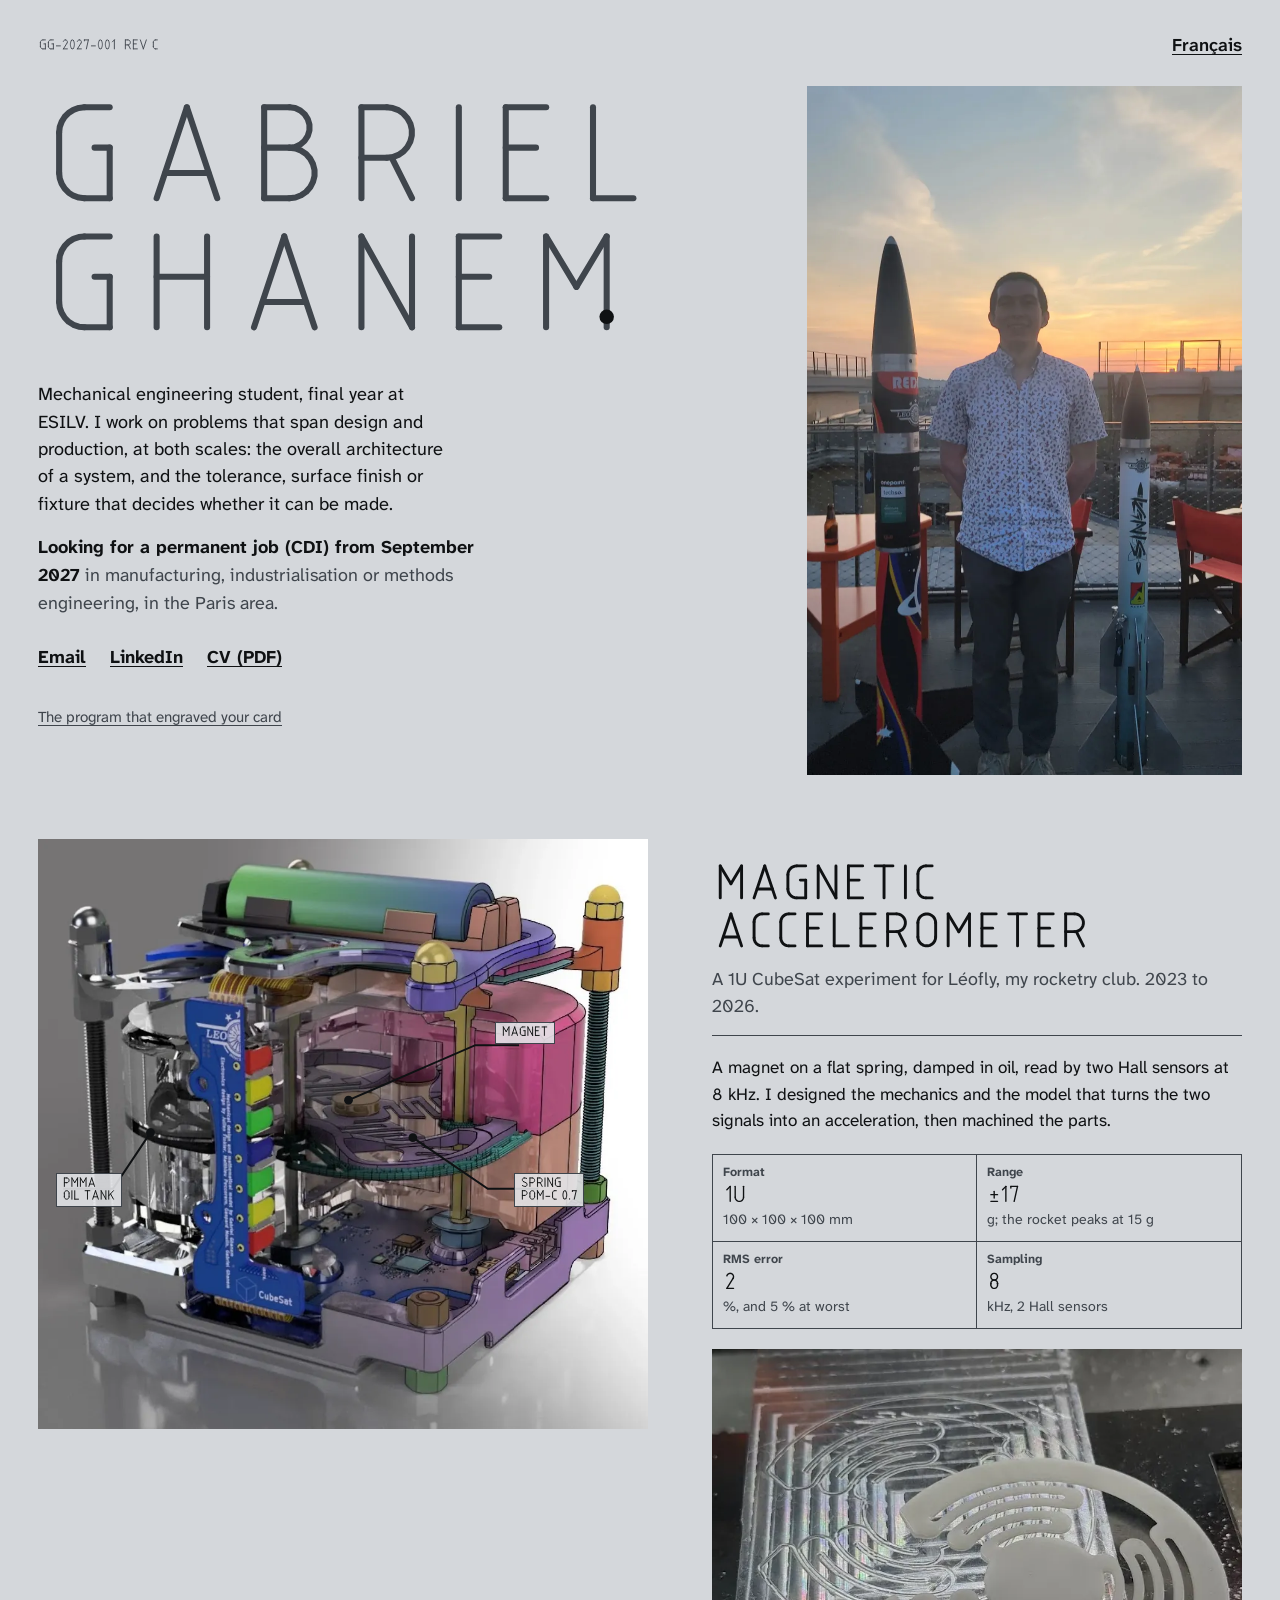
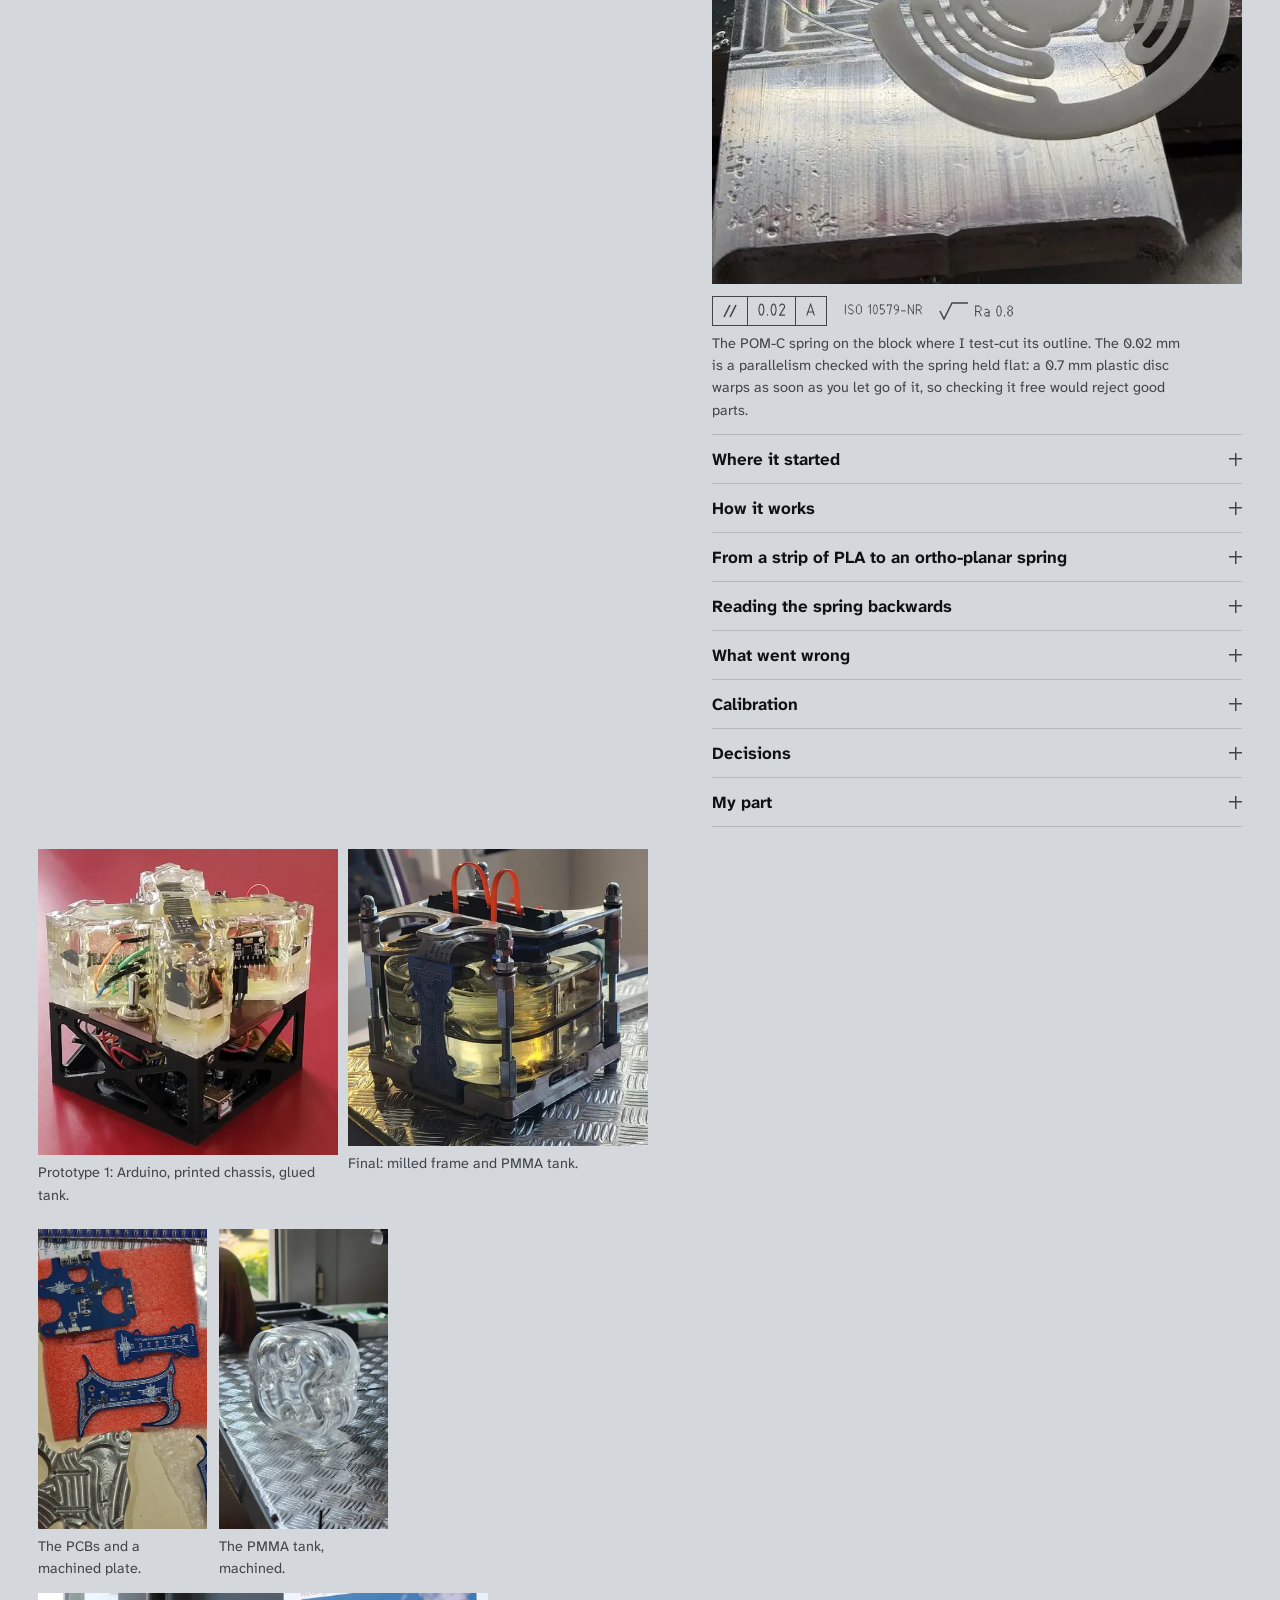
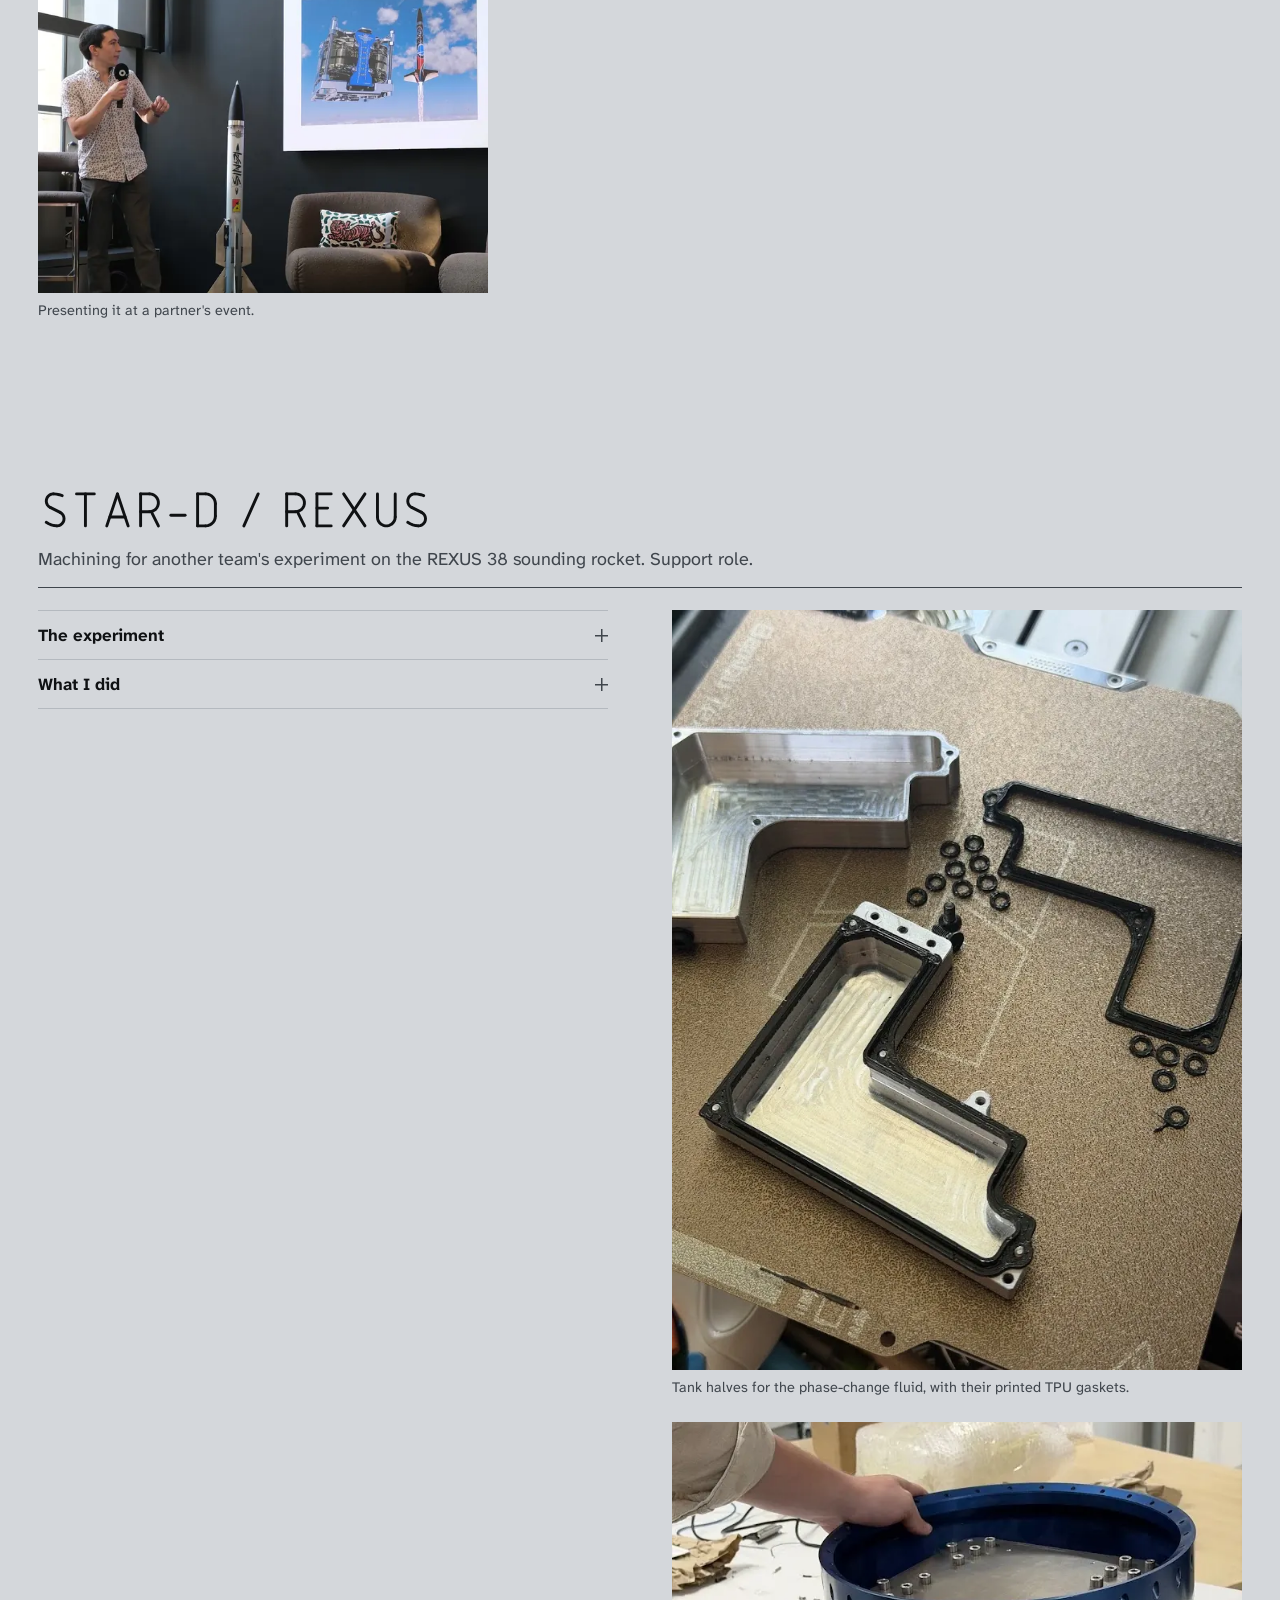
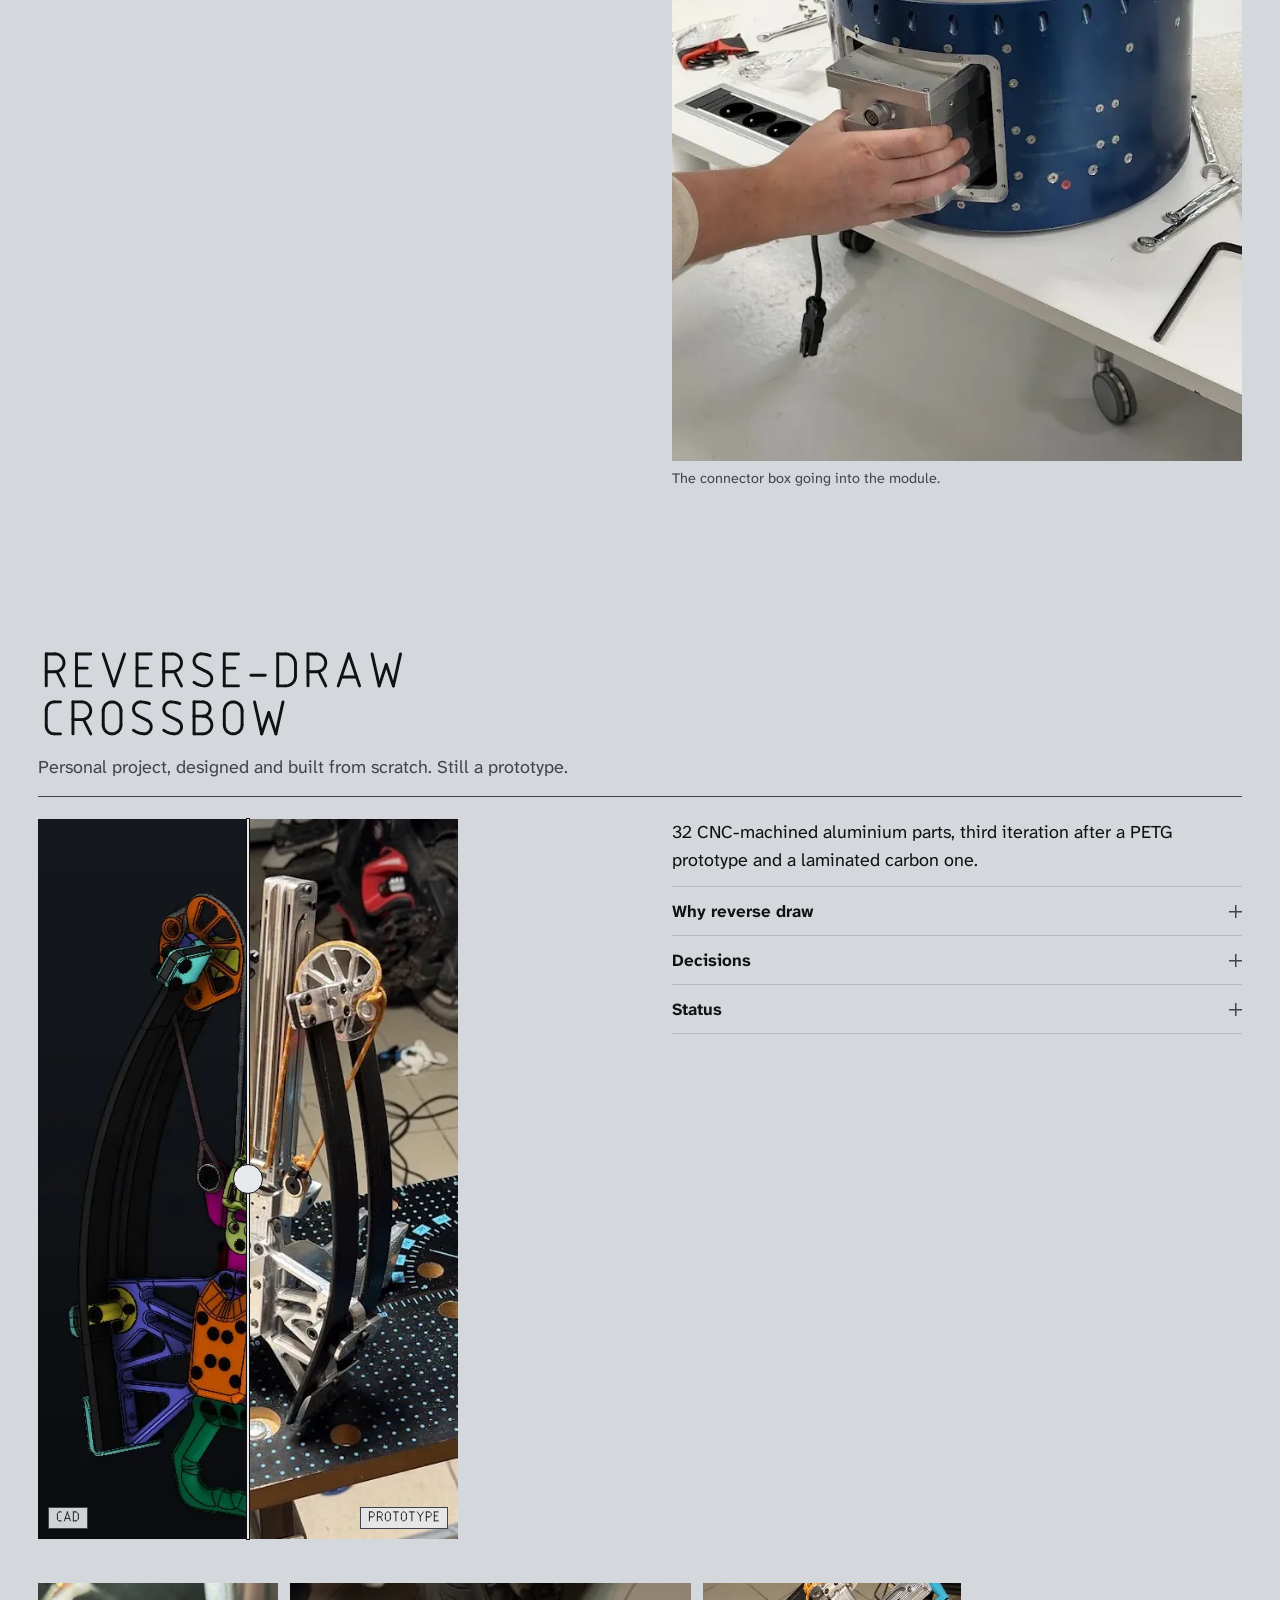
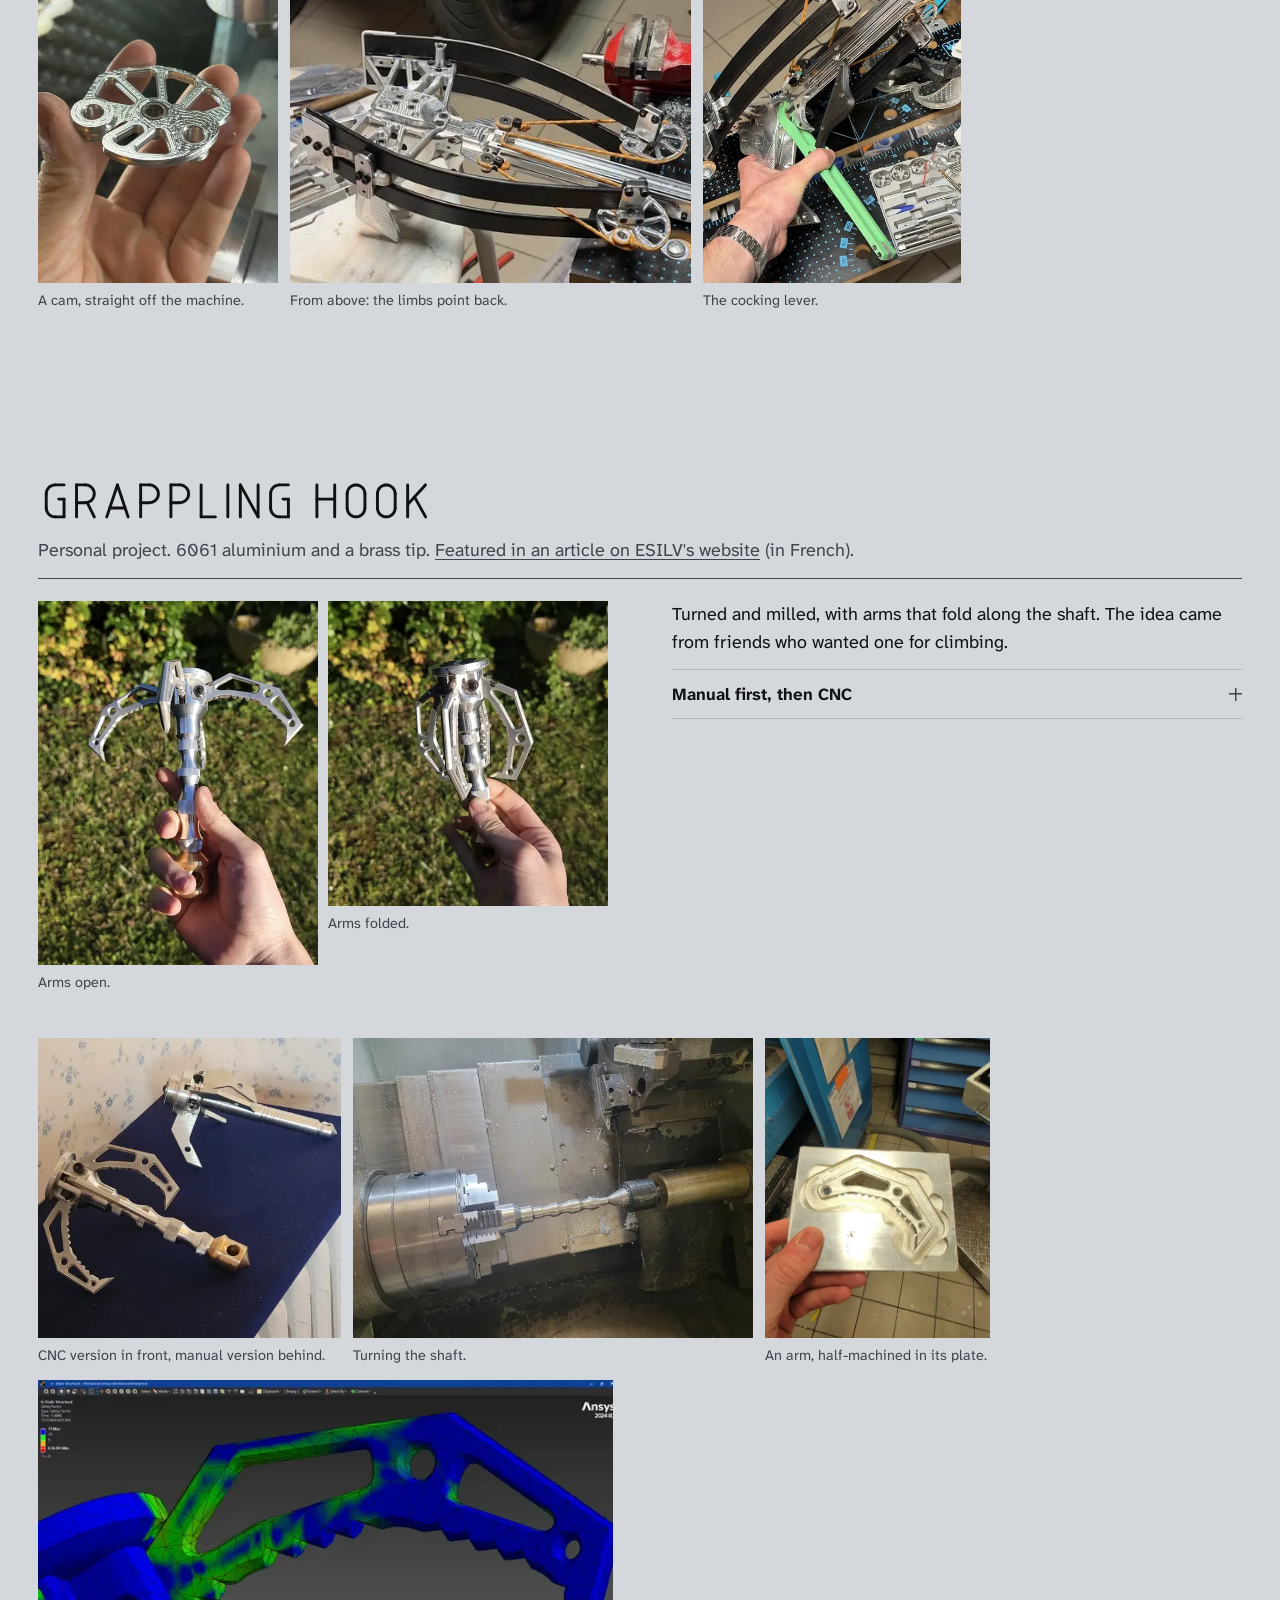
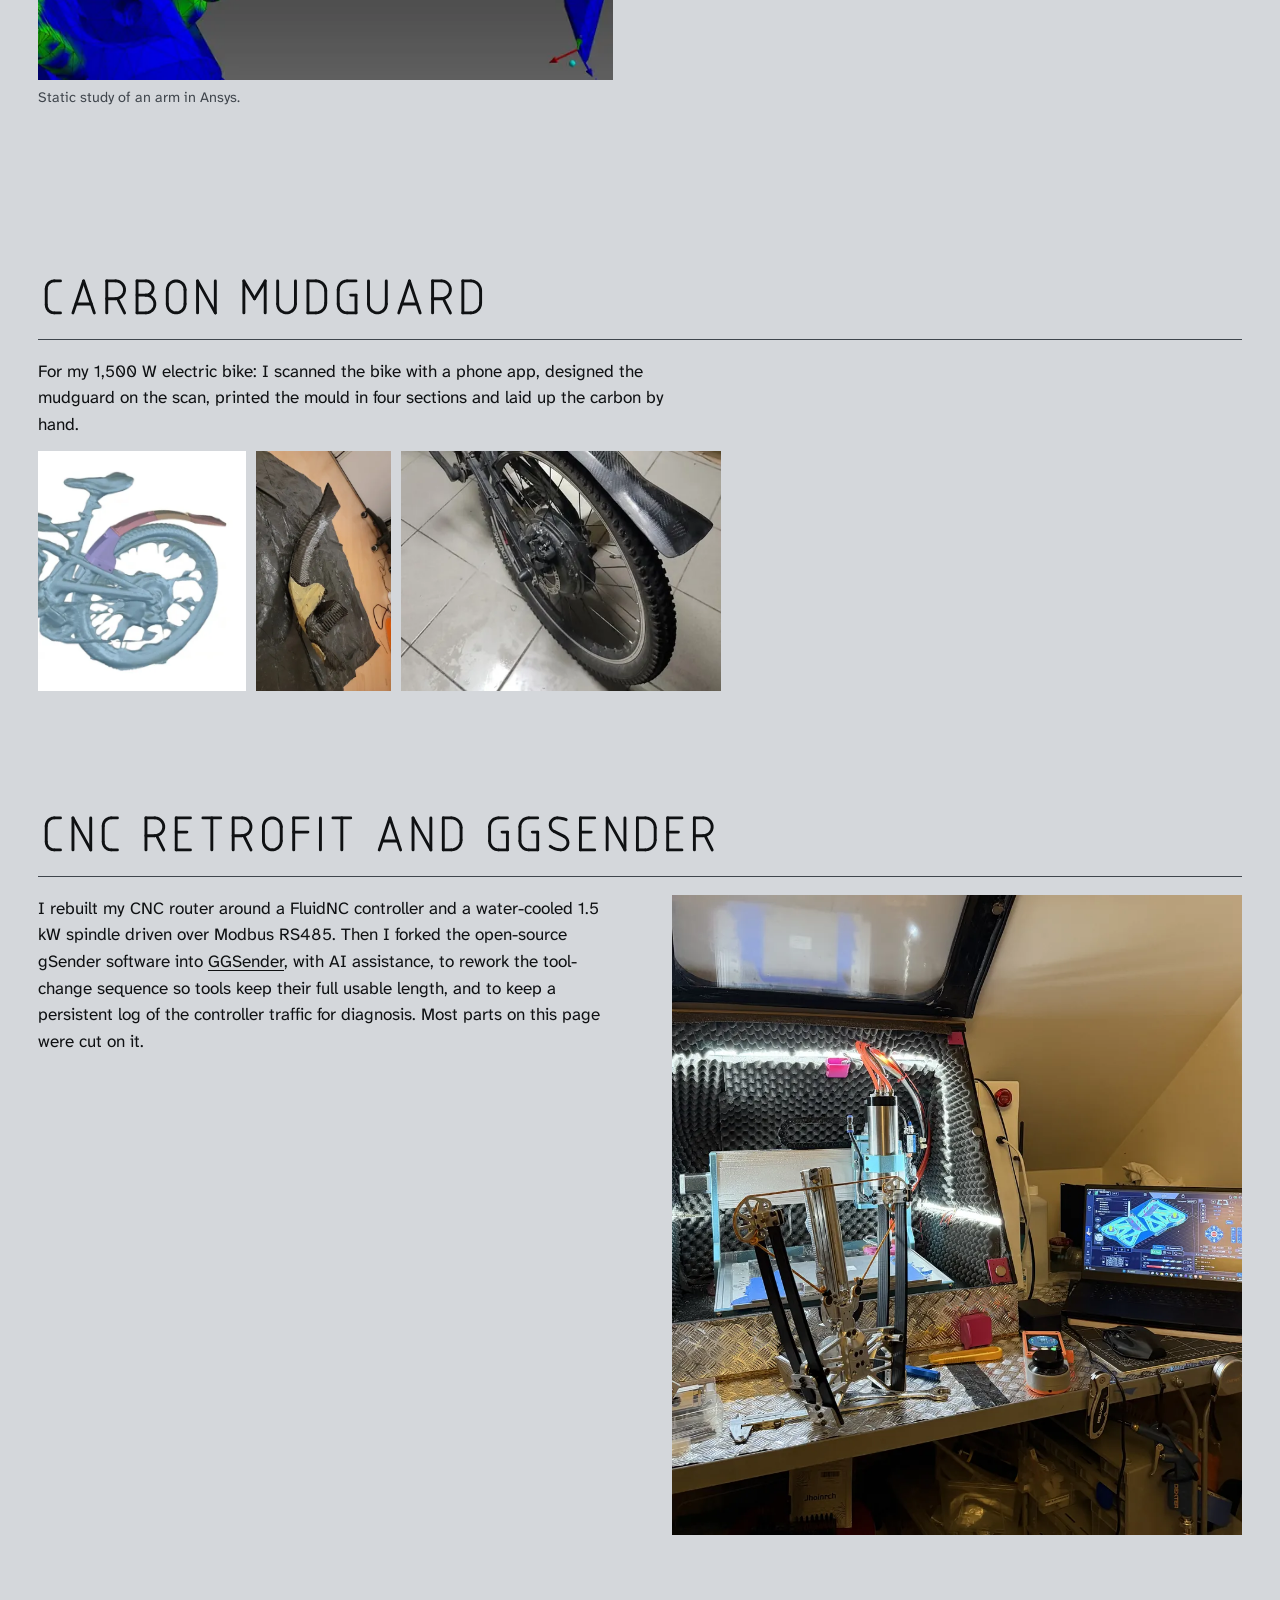
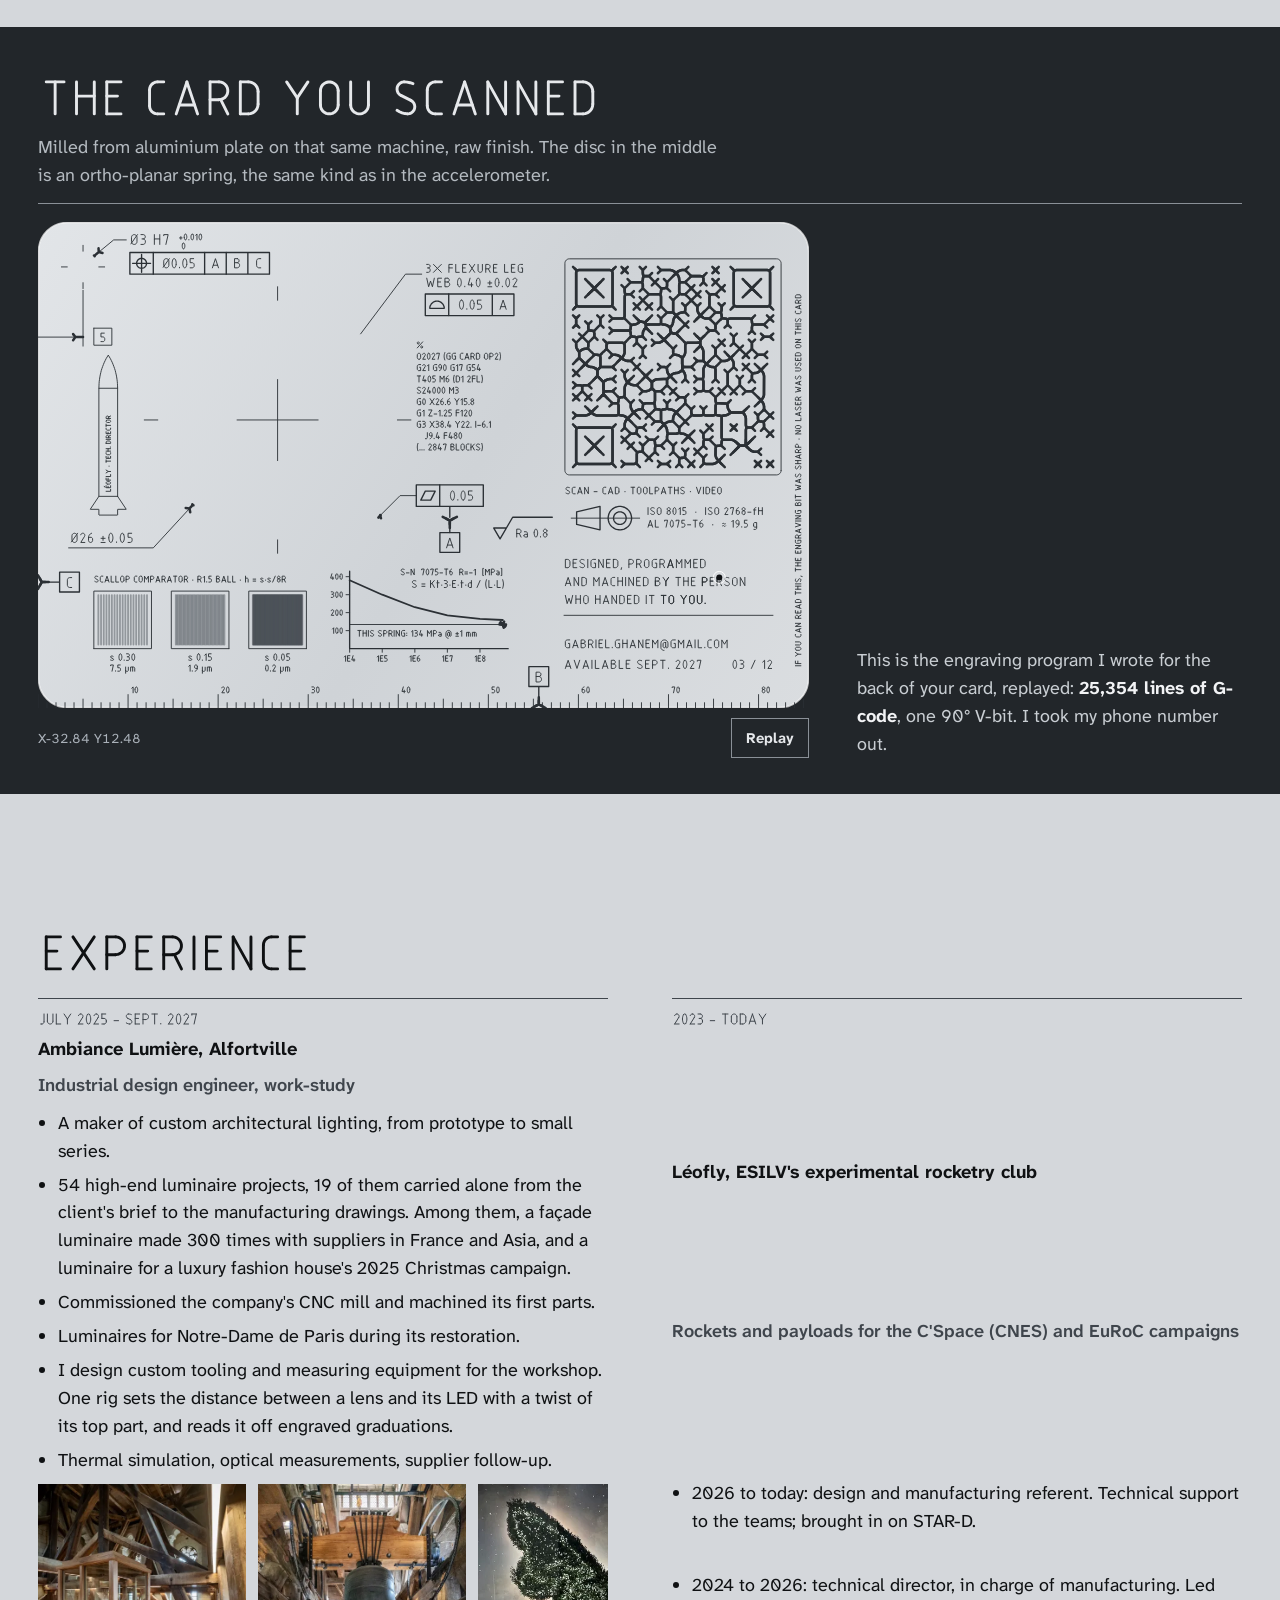
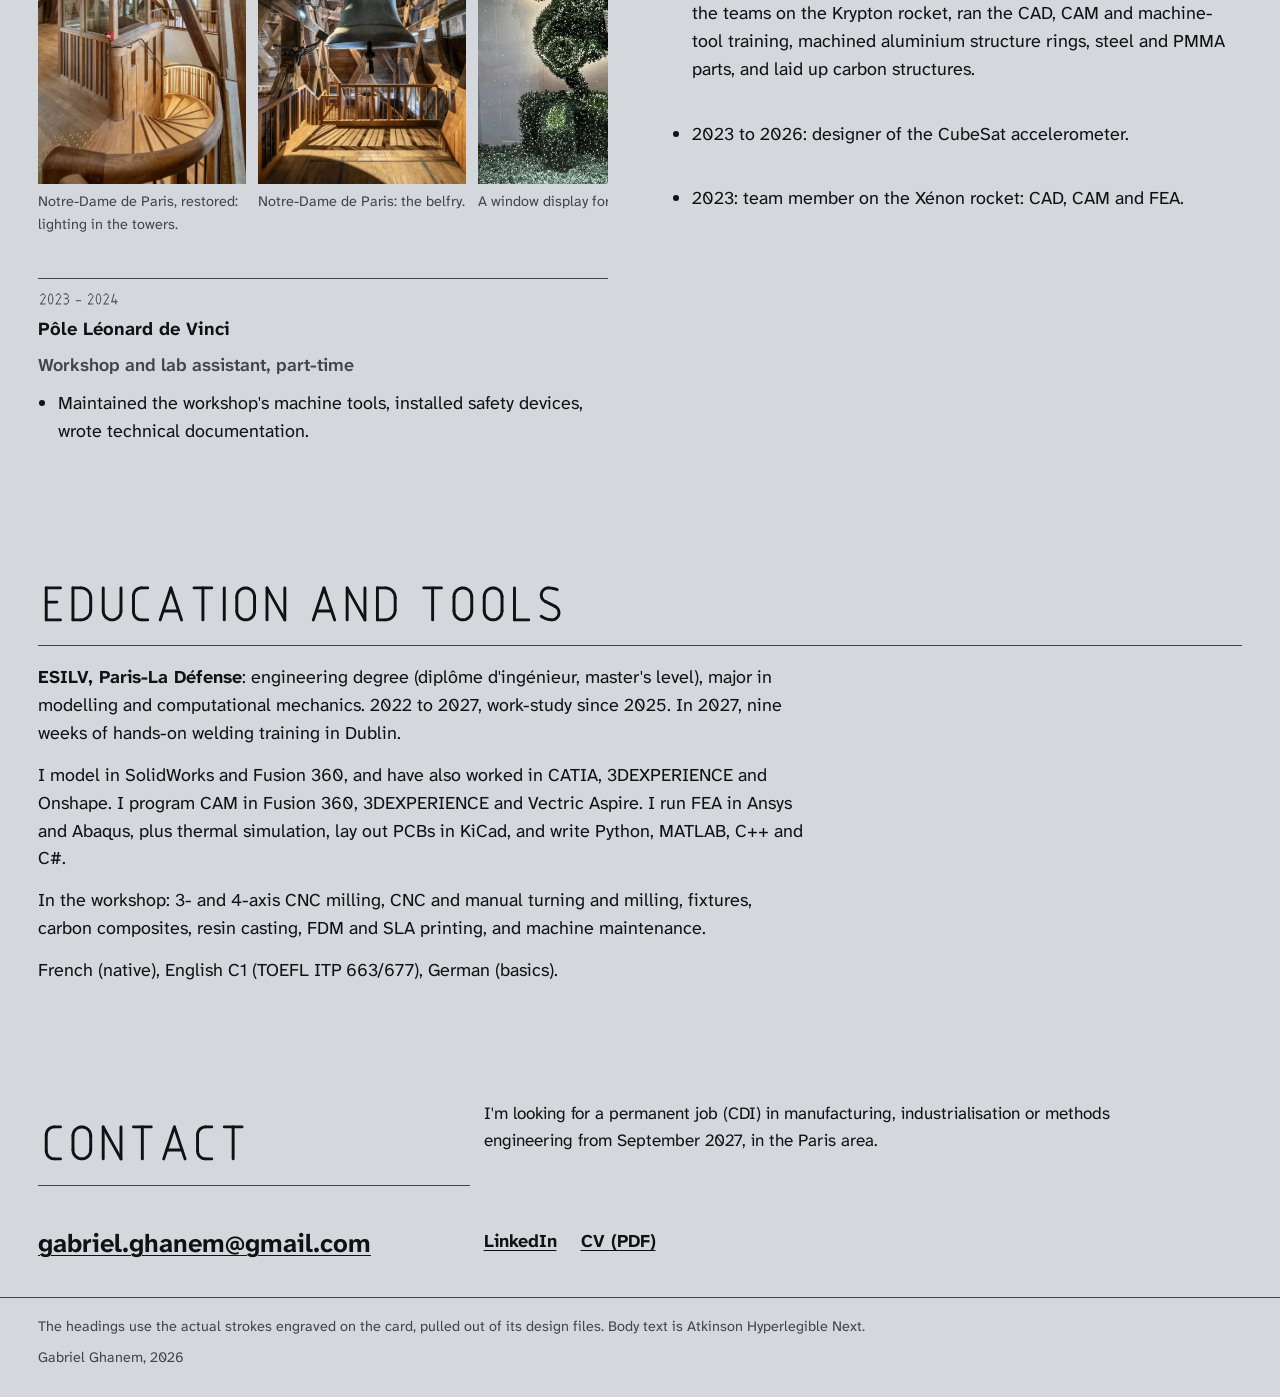
==== commit 5a2b0bef: "Copy in Gabriel's own voice: Tupperware, plain words, his jokes - CubeSat, STAR-D, crossbow, hook, c" ====
--- a/docs/index.html
+++ b/docs/index.html
@@ -57,17 +57,17 @@
         <span class="lbl"><span class="sr"></span><svg class="isocp " preserveAspectRatio="xMinYMid meet" viewBox="-0.88 -9.65 78.82 12.93" style="--h:1.4735;--ar:6.0963" aria-hidden="true" focusable="false"><g fill="none" stroke="currentColor" stroke-width="0.877" stroke-linecap="round" stroke-linejoin="round"><path d="M1.46,0.00L1.46,-8.77"/><path d="M5.47,-5.07L8.19,-3.71"/><path d="M8.78,-8.29L7.99,-8.55L7.17,-8.71L6.34,-8.77"/><path d="M6.34,-8.77L5.82,-8.71L5.35,-8.50L4.94,-8.18L4.63,-7.75L4.45,-7.27L4.40,-6.75L4.48,-6.24L4.70,-5.77L5.03,-5.36L5.47,-5.07"/><path d="M7.31,0.00L7.83,-0.07L8.32,-0.28L8.72,-0.60L9.03,-1.02L9.21,-1.50L9.27,-2.02L9.18,-2.54L8.96,-3.01L8.62,-3.41L8.19,-3.71"/><path d="M4.39,-0.97L5.06,-0.58L5.78,-0.28L6.54,-0.09L7.31,0.00"/><path d="M12.19,-2.44L12.19,-6.34"/><path d="M17.07,-6.34L17.07,-2.44"/><path d="M17.07,-6.34L16.99,-6.92L16.79,-7.47L16.45,-7.95L16.01,-8.34L15.49,-8.62L14.92,-8.75L14.33,-8.75L13.76,-8.62L13.24,-8.34L12.80,-7.95L12.47,-7.47L12.26,-6.92L12.19,-6.34"/><path d="M12.19,-2.44L12.26,-1.86L12.47,-1.30L12.80,-0.82L13.24,-0.43L13.76,-0.15L14.33,-0.02L14.92,-0.02L15.49,-0.15L16.01,-0.43L16.45,-0.82L16.79,-1.30L16.99,-1.86L17.07,-2.44"/><path d="M25.84,0.00L25.84,-8.77"/><path d="M25.84,-8.77L23.89,-6.83"/><path d="M29.75,-8.29L29.32,-7.37L29.01,-6.40L28.83,-5.40L28.76,-4.38L28.83,-3.37L29.01,-2.37L29.32,-1.41L29.75,-0.49"/><path d="M31.69,-8.29L31.43,-8.55L31.09,-8.72L30.72,-8.78L30.35,-8.72L30.02,-8.55L29.75,-8.29"/><path d="M31.69,-0.49L32.12,-1.41L32.43,-2.37L32.61,-3.37L32.68,-4.38L32.61,-5.40L32.43,-6.40L32.12,-7.37L31.69,-8.29"/><path d="M29.75,-0.49L30.02,-0.22L30.35,-0.05L30.72,0.00L31.09,-0.05L31.43,-0.22L31.69,-0.49"/><path d="M35.60,0.00L37.55,0.00"/><path d="M39.50,-1.95L39.50,-2.92"/><path d="M37.55,-4.88L35.60,-4.88"/><path d="M35.60,-4.88L35.60,-8.78"/><path d="M35.60,-8.78L39.01,-8.78"/><path d="M37.55,0.00L38.06,-0.07L38.53,-0.26L38.94,-0.57L39.25,-0.97L39.44,-1.44L39.50,-1.95"/><path d="M39.50,-2.92L39.44,-3.43L39.25,-3.90L38.94,-4.31L38.53,-4.62L38.06,-4.81L37.55,-4.88"/><path d="M44.38,0.00L46.33,-8.78"/><path d="M46.33,-8.78L42.43,-8.78"/><path d="M42.43,-8.78L42.43,-7.80"/><path d="M53.17,-4.15L53.17,-6.83"/><path d="M49.26,-6.83L49.26,-5.86"/><path d="M51.22,-3.91L53.17,-3.91"/><path d="M50.20,0.00L50.91,-0.32L51.55,-0.76L52.11,-1.29L52.56,-1.93L52.89,-2.62L53.10,-3.37L53.17,-4.15"/><path d="M53.17,-6.83L53.09,-7.38L52.86,-7.89L52.49,-8.30L52.02,-8.60L51.49,-8.76L50.93,-8.76L50.40,-8.60L49.93,-8.30L49.57,-7.89L49.34,-7.38L49.26,-6.83"/><path d="M49.26,-5.86L49.33,-5.35L49.52,-4.88L49.83,-4.47L50.23,-4.16L50.70,-3.97L51.22,-3.91"/><path d="M56.10,-2.93L60.00,-2.93"/><path d="M62.93,0.00L62.93,-8.77"/><path d="M62.93,-8.77L67.80,0.00"/><path d="M67.80,0.00L67.80,-8.77"/><path d="M70.73,0.00L70.73,-8.77"/><path d="M70.73,-8.77L73.17,-8.77"/><path d="M73.17,-3.90L70.73,-3.90"/><path d="M73.65,-3.90L75.60,0.00"/><path d="M73.17,-3.90L73.75,-3.97L74.30,-4.18L74.78,-4.51L75.17,-4.95L75.44,-5.47L75.58,-6.04L75.58,-6.63L75.44,-7.20L75.17,-7.72L74.78,-8.16L74.30,-8.50L73.75,-8.70L73.17,-8.77"/></g></svg></span>
         <span class="ra"><svg width="30" height="18" viewBox="0 0 30 18" aria-hidden="true"><path d="M1,9 L5,17 L13,1 H29" stroke="#3f454c" stroke-width="1.5" fill="none"/></svg><span class="sr"></span><svg class="isocp " preserveAspectRatio="xMinYMid meet" viewBox="-0.88 -9.65 36.87 12.93" style="--h:1.4735;--ar:2.8515" aria-hidden="true" focusable="false"><g fill="none" stroke="currentColor" stroke-width="0.877" stroke-linecap="round" stroke-linejoin="round"><path d="M1.46,0.00L1.46,-8.77"/><path d="M1.46,-8.77L3.90,-8.77"/><path d="M3.90,-3.90L1.46,-3.90"/><path d="M4.39,-3.90L6.34,0.00"/><path d="M3.90,-3.90L4.48,-3.97L5.03,-4.18L5.51,-4.51L5.90,-4.95L6.18,-5.47L6.32,-6.04L6.32,-6.63L6.18,-7.20L5.90,-7.72L5.51,-8.16L5.03,-8.50L4.48,-8.70L3.90,-8.77"/><path d="M9.76,-5.85L11.46,-5.85"/><path d="M13.17,-4.14L13.17,0.00"/><path d="M13.17,0.00L10.73,0.00"/><path d="M10.73,-2.93L13.17,-2.93"/><path d="M13.17,-4.14L13.11,-4.58L12.93,-5.00L12.66,-5.35L12.31,-5.62L11.90,-5.79L11.46,-5.85"/><path d="M10.73,-2.93L10.28,-2.85L9.87,-2.65L9.54,-2.32L9.33,-1.92L9.26,-1.47L9.33,-1.01L9.54,-0.60L9.87,-0.28L10.28,-0.07L10.73,0.00"/><path d="M20.98,-8.29L20.55,-7.37L20.24,-6.40L20.06,-5.40L19.99,-4.38L20.06,-3.37L20.24,-2.37L20.55,-1.41L20.98,-0.49"/><path d="M22.92,-8.29L22.65,-8.55L22.32,-8.72L21.95,-8.78L21.58,-8.72L21.24,-8.55L20.98,-8.29"/><path d="M22.92,-0.49L23.35,-1.41L23.66,-2.37L23.84,-3.37L23.91,-4.38L23.84,-5.40L23.66,-6.40L23.35,-7.37L22.92,-8.29"/><path d="M20.98,-0.49L21.24,-0.22L21.58,-0.05L21.95,0.00L22.32,-0.05L22.65,-0.22L22.92,-0.49"/><path d="M26.83,0.00L26.83,-0.49"/><path d="M33.65,-2.93L33.65,-1.95"/><path d="M29.75,-1.95L29.75,-2.93"/><path d="M33.65,-6.83L33.57,-7.38L33.34,-7.88L32.98,-8.30L32.51,-8.60L31.97,-8.75L31.43,-8.75L30.89,-8.60L30.42,-8.30L30.06,-7.88L29.83,-7.38L29.75,-6.83L29.83,-6.28L30.06,-5.77L30.42,-5.35L30.89,-5.06L31.43,-4.89L31.97,-4.89L32.51,-5.06L32.98,-5.35L33.34,-5.77L33.57,-6.28L33.65,-6.83"/><path d="M33.65,-2.93L33.57,-3.48L33.34,-3.98L32.98,-4.40L32.51,-4.70L31.97,-4.85L31.43,-4.85L30.89,-4.70L30.42,-4.40L30.06,-3.98L29.83,-3.48L29.75,-2.93"/><path d="M29.75,-1.95L29.83,-1.40L30.06,-0.90L30.42,-0.47L30.89,-0.17L31.43,-0.02L31.97,-0.02L32.51,-0.17L32.98,-0.47L33.34,-0.90L33.57,-1.40L33.65,-1.95"/></g></svg></span>
       </div>
-      <figcaption>The POM-C spring on the block where I test-cut its outline. The 0.02 mm is a parallelism checked with the spring held flat: a 0.7 mm plastic disc warps as soon as it's free, so a free-state check would reject good parts.</figcaption>
+      <figcaption>The POM-C spring on the block where I test-cut its outline. The 0.02 mm is a parallelism checked with the spring held flat: a 0.7 mm plastic disc warps as soon as you let go of it, so checking it free would reject good parts.</figcaption>
     </figure>
     
-<details><summary><h3>Where it started</h3></summary><div class="fold"><p>In 2023 the club wanted a laser accelerometer. I read up on how they work, argued it would be too complicated to build ourselves, and proposed a magnet on a spring read by a Hall sensor instead. I knew Hall sensors from repairing the throttle of my electric scooter.</p></div></details>
-<details><summary><h3>How it works</h3></summary><div class="fold"><p>A magnet sits on an ortho-planar spring: a flat disc cut with spiral slots, so its centre moves straight up and down without turning. When the rocket accelerates, the magnet moves. Two Hall sensors, one on each side, read the change in field, and a model turns the two signals into an acceleration. The spring sits in an oil bath so the magnet stops quickly instead of ringing after every shock.</p></div></details>
-<details><summary><h3>From a strip of PLA to an ortho-planar spring</h3></summary><div class="fold"><p>The first spring was a thin strip of printed PLA flexing under the magnet. Another student pointed me to ortho-planar springs, whose spiral legs keep the centre moving straight. I printed one, then the final spring was machined from POM-C.</p></div></details>
-<details><summary><h3>Reading the spring backwards</h3></summary><div class="fold"><p>If the spring holds still at a given displacement, the acceleration follows directly. Mine bounced: the reading at any moment depends on the magnet's inertia and on everything that happened just before. At the time I was taking a control-systems class, and Laplace transforms felt unrelated to anything I could build. Then it clicked: this is a control loop run in reverse. A PID drives an input to get the output you want; here I only see the wobbly output and have to work back to the input that caused it. The class made sense after that.</p></div></details>
-<details><summary><h3>What went wrong</h3></summary><div class="fold"><p>In practice the inversion wasn't clean. Just holding the prototype made it vibrate and resonate, and the signal was too intricate to invert reliably. If past motion weighs too much on the reading, the fix is to make it fade faster: damp the mass. The spring was sensitive enough to give some of that up. After a couple of damping attempts that didn't work, I bought a plastic food box and a bottle of vegetable oil and sank the spring in it. People thought I was mad, until the signal, processed in MATLAB and Simulink, started to look like a commercial sensor's.</p>
-<p>The oil brought its own problem: it crept along the Arduino's cables by capillary action. The final build replaces the loose wiring with custom PCBs, the printed chassis with a milled aluminium one, and the food box with a machined PMMA tank.</p></div></details>
-<details><summary><h3>Calibration</h3></summary><div class="fold"><p>The coefficients I derived from measuring the parts gave nothing usable. A model-fitting tool did: I calibrated the model on real recordings instead. Shaken next to a commercial accelerometer, it now tracks the reference with a 2 % RMS error, 5 % at worst, over a ±17 g range. The rocket peaks at about 15 g.</p></div></details>
-<details><summary><h3>Decisions</h3></summary><div class="fold"><p><b>The spring material.</b> The final spring is machined from POM-C, 0.7 mm thick, made with PBMC as partner. POM-C creeps less under constant load, takes repeated bending better and isn't attacked by oil, while polycarbonate tends to crack under stress in contact with many oils. A machined part is also uniform; a printed one has layer lines that act like notches.</p>
+<details><summary><h3>Where it started</h3></summary><div class="fold"><p>In 2023 the club wanted to build a laser accelerometer. I read up on how they work and said it would be way too complicated for us, but that we could probably make one with a magnet, a spring and a Hall sensor. I knew Hall sensors because I'd just repaired the throttle on my electric scooter.</p></div></details>
+<details><summary><h3>How it works</h3></summary><div class="fold"><p>A magnet sits on an ortho-planar spring: a flat disc cut with spiral slots, so its centre moves straight up and down without turning. When the rocket accelerates, the magnet moves. Two Hall sensors, one on each side, read the change in field, and a model turns the two signals into an acceleration. The spring sits in an oil bath so the magnet settles quickly instead of ringing after every shock.</p></div></details>
+<details><summary><h3>From a strip of PLA to an ortho-planar spring</h3></summary><div class="fold"><p>My first spring was just a thin strip of printed PLA bending under the magnet. Another student told me to look up ortho-planar springs, so I printed one. The final spring is machined from POM-C.</p></div></details>
+<details><summary><h3>Reading the spring backwards</h3></summary><div class="fold"><p>If the spring sits still at a given displacement, working out the acceleration is easy. Mine bounced around, so every reading depended on the magnet's inertia and on everything that had just happened before. At the same time I was taking a control-systems class, and honestly I couldn't connect Laplace transforms to anything I could actually build. Then it clicked: this was a control loop backwards. A PID drives an input to get the output you want; I only had the wobbly output and needed to work back to the input that caused it. Needless to say, I passed the class.</p></div></details>
+<details><summary><h3>What went wrong</h3></summary><div class="fold"><p>In practice it wasn't clean. Just holding the prototype in my hand made it vibrate and resonate, and the signal was too messy to work back from. The more the old bounces leak into the reading, the worse it gets, so they had to die out faster: I needed to damp the mass. The spring was sensitive enough that I could afford to lose some of that. After a couple of damping attempts that didn't work, I bought a Tupperware and a bottle of vegetable oil and dropped the spring in. People thought I'd lost it, until the signal, cleaned up in MATLAB and Simulink, started looking like a commercial sensor's.</p>
+<p>Then the oil found a new way to cause trouble: it crept up the Arduino's wires by capillary action. In the final build the loose wires became custom PCBs, the printed chassis became milled aluminium, and the Tupperware became a machined PMMA tank.</p></div></details>
+<details><summary><h3>Calibration</h3></summary><div class="fold"><p>The coefficients I calculated from measuring the parts gave me nothing usable. So I fitted the model to real recordings instead, and that worked. Shaken next to a commercial accelerometer, it now follows it within 2 % RMS, 5 % at worst, over ±17 g. The rocket peaks at about 15 g.</p></div></details>
+<details><summary><h3>Decisions</h3></summary><div class="fold"><p><b>The spring material.</b> The final spring is machined from POM-C, 0.7 mm thick, made with PBMC, one of the club's partners. POM-C creeps less under constant load, takes repeated bending better and isn't attacked by oil, while polycarbonate tends to crack under stress in contact with many oils. A machined part is also uniform; a printed one has layer lines that act like notches.</p>
 <p><b>Tolerances from simulation.</b> I ran a parametric Ansys study of manufacturing defects to see how far they move the spring's response, and set two specs from it: 0.02 mm parallelism between the faces, measured with the spring held flat, and Ra 0.8 µm.</p>
 <p><b>The housing.</b> Machined aluminium throughout. The oil tank is machined from PMMA so the spring stays visible, and the seals are printed in TPU 60A.</p></div></details>
 <details><summary><h3>My part</h3></summary><div class="fold"><p>I designed the mechanics and the mathematical model, laid out one of the three PCBs in KiCad, wrote the signal processing, ran the FEA and machined the parts. Julien Finkler designed the other two PCBs.</p></div></details>
@@ -83,15 +83,15 @@
   <div class="head"><h2 id="h-stard"><span class="sr">STAR-D, REXUS</span><svg class="isocp " preserveAspectRatio="xMinYMid meet" viewBox="-0.80 -9.57 109.04 12.77" style="--h:1.4554;--ar:8.5390" aria-hidden="true" focusable="false"><g fill="none" stroke="currentColor" stroke-width="0.798" stroke-linecap="round" stroke-linejoin="round"><path d="M2.54,-5.07L5.27,-3.71"/><path d="M5.85,-8.29L5.06,-8.55L4.25,-8.71L3.42,-8.77"/><path d="M3.42,-8.77L2.90,-8.71L2.42,-8.50L2.01,-8.18L1.70,-7.75L1.52,-7.27L1.47,-6.75L1.56,-6.24L1.77,-5.77L2.11,-5.36L2.54,-5.07"/><path d="M4.39,0.00L4.91,-0.07L5.39,-0.28L5.79,-0.60L6.10,-1.02L6.29,-1.50L6.34,-2.02L6.26,-2.54L6.04,-3.01L5.70,-3.41L5.27,-3.71"/><path d="M1.46,-0.97L2.14,-0.58L2.86,-0.28L3.62,-0.09L4.39,0.00"/><path d="M12.21,0.00L12.21,-8.77"/><path d="M9.77,-8.77L14.64,-8.77"/><path d="M18.07,0.00L20.99,-8.77"/><path d="M20.99,-8.77L23.92,0.00"/><path d="M23.07,-2.44L18.92,-2.44"/><path d="M27.34,0.00L27.34,-8.77"/><path d="M27.34,-8.77L29.78,-8.77"/><path d="M29.78,-3.90L27.34,-3.90"/><path d="M30.27,-3.90L32.22,0.00"/><path d="M29.78,-3.90L30.37,-3.97L30.92,-4.18L31.40,-4.51L31.79,-4.95L32.06,-5.47L32.20,-6.04L32.20,-6.63L32.06,-7.20L31.79,-7.72L31.40,-8.16L30.92,-8.50L30.37,-8.70L29.78,-8.77"/><path d="M35.64,-2.93L39.55,-2.93"/><path d="M42.97,0.00L45.17,0.00"/><path d="M47.85,-2.68L47.85,-6.10"/><path d="M45.17,-8.77L42.97,-8.77"/><path d="M42.97,-8.77L42.97,0.00"/><path d="M45.17,0.00L45.77,-0.07L46.32,-0.27L46.83,-0.59L47.26,-1.01L47.59,-1.52L47.78,-2.08L47.85,-2.68"/><path d="M47.85,-6.10L47.78,-6.69L47.59,-7.26L47.26,-7.76L46.83,-8.19L46.32,-8.51L45.77,-8.71L45.17,-8.77"/><path d="M55.67,0.00L59.57,-8.77"/><path d="M67.40,0.00L67.40,-8.77"/><path d="M67.40,-8.77L69.84,-8.77"/><path d="M69.84,-3.90L67.40,-3.90"/><path d="M70.33,-3.90L72.28,0.00"/><path d="M69.84,-3.90L70.42,-3.97L70.97,-4.18L71.45,-4.51L71.84,-4.95L72.12,-5.47L72.26,-6.04L72.26,-6.63L72.12,-7.20L71.84,-7.72L71.45,-8.16L70.97,-8.50L70.42,-8.70L69.84,-8.77"/><path d="M79.60,0.00L75.70,0.00"/><path d="M75.70,0.00L75.70,-8.77"/><path d="M75.70,-8.77L79.60,-8.77"/><path d="M78.63,-4.88L75.70,-4.88"/><path d="M83.02,-8.78L88.87,0.00"/><path d="M88.87,-8.78L83.02,0.00"/><path d="M92.30,-8.77L92.30,-2.44"/><path d="M97.17,-2.44L97.17,-8.77"/><path d="M92.30,-2.44L92.36,-1.85L92.57,-1.30L92.90,-0.82L93.35,-0.43L93.87,-0.16L94.44,-0.01L95.03,-0.01L95.60,-0.16L96.12,-0.43L96.55,-0.82L96.89,-1.30L97.10,-1.85L97.17,-2.44"/><path d="M101.68,-5.07L104.40,-3.71"/><path d="M104.99,-8.29L104.20,-8.55L103.38,-8.71L102.55,-8.77"/><path d="M102.55,-8.77L102.03,-8.71L101.56,-8.50L101.15,-8.18L100.84,-7.75L100.66,-7.27L100.61,-6.75L100.69,-6.24L100.91,-5.77L101.24,-5.36L101.68,-5.07"/><path d="M103.52,0.00L104.04,-0.07L104.53,-0.28L104.93,-0.60L105.24,-1.02L105.42,-1.50L105.48,-2.02L105.39,-2.54L105.17,-3.01L104.83,-3.41L104.40,-3.71"/><path d="M100.60,-0.97L101.27,-0.58L101.99,-0.28L102.75,-0.09L103.52,0.00"/></g></svg></h2><p class="ctx">Machining for another team's experiment on the REXUS 38 sounding rocket. Support role.</p></div>
   <div class="prose">
 <details><summary><h3>The experiment</h3></summary><div class="fold"><p>STAR-D (Space Test of Amoeba Response: Dictyostelium) uses the amoeba <i>Dictyostelium discoideum</i> to study how reduced gravity affects the early stages of the immune response, and whether this organism could stand in for human immune cells in future space experiments. It runs as a fully autonomous lab aboard REXUS 38, from launch to recovery, with a launch planned for March 2027. The team comes from ESILV, AgroParisTech, Newcastle University and the University of Vienna.</p></div></details>
-<details><summary><h3>What I did</h3></summary><div class="fold"><p>I wasn't on the team: they brought me in for machining and design for manufacture.</p>
+<details><summary><h3>What I did</h3></summary><div class="fold"><p>I wasn't on the team. They brought me in for the machining and to make their parts easier to manufacture.</p>
 <ul>
-<li>Machined the aluminium tank for the phase-change fluid, and printed its gaskets in TPU 60A, because no catalogue seal had the right shape.</li>
+<li>Machined the aluminium tank for the phase-change fluid, and printed its gaskets in TPU 60A, since nothing off the shelf had the right shape.</li>
 <li>Helped define the sealing tolerances and surface specifications.</li>
 <li>Reworked parts of the CAD for manufacture, to cut the cost of the parts outsourced to JLCCNC.</li>
 <li>Drew a large share of the connector box CAD and drawings.</li>
 <li>Adjusted the rails and other parts for an exact fit.</li>
 </ul>
-<p>The experiment and its science belong to the STAR-D team.</p></div></details>
+<p>It's their experiment; I helped build it.</p></div></details>
 </div>
   <div class="media" style="margin-top:0"><figure><img src="assets/img/stard-tank-709.webp" srcset="assets/img/stard-tank-480.webp 480w, assets/img/stard-tank-709.webp 709w" sizes="(min-width: 1000px) 40vw, 100vw" width="709" height="945" alt="Two machined aluminium tank halves with printed TPU gaskets and O-rings on a printer bed." loading="lazy" decoding="async"><figcaption>Tank halves for the phase-change fluid, with their printed TPU gaskets.</figcaption></figure><figure><img src="assets/img/stard-module-709.webp" srcset="assets/img/stard-module-480.webp 480w, assets/img/stard-module-709.webp 709w" sizes="(min-width: 1000px) 40vw, 100vw" width="709" height="795" alt="The experiment module, a blue cylinder, with the connector box being fitted." loading="lazy" decoding="async"><figcaption>The connector box going into the module.</figcaption></figure></div>
 </section>
@@ -107,12 +107,12 @@
   </div>
   <div class="prose">
 <p class="keep">32 CNC-machined aluminium parts, third iteration after a PETG prototype and a laminated carbon one.</p>
-<details><summary><h3>Why reverse draw</h3></summary><div class="fold"><p>In a reverse-draw crossbow the limbs point back towards the shooter, so the string travels further for the same width and the weight sits closer to the grip. It also makes the cams and the cocking mechanism harder to design, which is the part I wanted to work on.</p></div></details>
+<details><summary><h3>Why reverse draw</h3></summary><div class="fold"><p>In a reverse-draw crossbow the limbs point back towards the shooter, so the string travels further for the same width and the weight sits closer to the grip. It also makes the cams and the cocking mechanism harder to design, which is exactly the part I wanted to work on.</p></div></details>
 <details><summary><h3>Decisions</h3></summary><div class="fold"><p><b>One model drives everything.</b> The SolidWorks assembly is driven by a shared equations file, so changing one dimension updates every part that depends on it.</p>
 <p><b>Check before cutting aluminium.</b> Each new geometry was tested in POM-C or 3D printed before I machined it. The limbs are glass fibre; I prototyped them in POM.</p>
-<p><b>A simulator for the cocking mechanism.</b> I built it with AI assistance: I change the shape and position of the parts live and the kinematics recompute instantly, so I can try ideas without going back to CAD.</p>
+<p><b>A simulator for the cocking mechanism.</b> I built it with help from AI: I can change the shape and position of the parts live and the kinematics update instantly, so I can try ideas without going back into CAD.</p>
 <p><b>Machining.</b> 32 parts in 6061, 7075 and 5052 aluminium, held by 120 fasteners. Adaptive toolpaths, multi-operation fixtures, minimum-quantity lubrication.</p></div></details>
-<details><summary><h3>Status</h3></summary><div class="fold"><p>Draw weight and bolt speed will come with testing.</p></div></details>
+<details><summary><h3>Status</h3></summary><div class="fold"><p>No numbers for draw weight or bolt speed yet. Those come with testing.</p></div></details>
 </div>
   <div class="media" style="grid-column:1/-1"><div class="strip" tabindex="0" role="group" aria-label="Photos"><figure><img src="assets/img/crossbow-cam-709.webp" srcset="assets/img/crossbow-cam-480.webp 480w, assets/img/crossbow-cam-709.webp 709w" sizes="240px" width="709" height="885" alt="A machined aluminium cam with its bearing, held in the hand." loading="lazy" decoding="async"><figcaption>A cam, straight off the machine.</figcaption></figure><figure><img src="assets/img/crossbow-top-709.webp" srcset="assets/img/crossbow-top-480.webp 480w, assets/img/crossbow-top-709.webp 709w" sizes="401px" width="709" height="530" alt="The prototype seen from above on the bench." loading="lazy" decoding="async"><figcaption>From above: the limbs point back.</figcaption></figure><figure><img src="assets/img/crossbow-lever-709.webp" srcset="assets/img/crossbow-lever-480.webp 480w, assets/img/crossbow-lever-709.webp 709w" sizes="258px" width="709" height="825" alt="The green printed cocking lever in use." loading="lazy" decoding="async"><figcaption>The cocking lever.</figcaption></figure></div></div>
 </section>
@@ -122,7 +122,7 @@
   <div class="pair"><figure><img src="assets/img/hook-deployed-960.webp" srcset="assets/img/hook-deployed-480.webp 480w, assets/img/hook-deployed-960.webp 960w" sizes="(min-width: 1000px) 22vw, 46vw" width="960" height="1246" alt="The aluminium grappling hook held up with its three arms open." loading="lazy" decoding="async"><figcaption>Arms open.</figcaption></figure><figure><img src="assets/img/hook-folded-960.webp" srcset="assets/img/hook-folded-480.webp 480w, assets/img/hook-folded-960.webp 960w" sizes="(min-width: 1000px) 22vw, 46vw" width="960" height="1044" alt="The hook with its arms folded along the shaft." loading="lazy" decoding="async"><figcaption>Arms folded.</figcaption></figure></div>
   <div class="prose">
 <p class="keep">Turned and milled, with arms that fold along the shaft. The idea came from friends who wanted one for climbing.</p>
-<details><summary><h3>Manual first, then CNC</h3></summary><div class="fold"><p>I made the first version on manual machines. When I wanted more complex shapes, the workshop teacher told me to stop spending hours doing by hand what a CNC does better. So I redrew it for CNC and wrote the CAM myself: serrated arms, a knurled grip, and a brass tip, chosen for its looks and for the weight it puts at the bottom.</p>
+<details><summary><h3>Manual first, then CNC</h3></summary><div class="fold"><p>I made the first version on manual machines. When I wanted more complex shapes, the workshop teacher told me to stop spending hours doing by hand what a CNC does better. So I redrew it for CNC and wrote the CAM myself: serrated arms, a knurled grip, and a brass tip, for the looks and for the weight at the bottom.</p>
 <p>CNC and manual lathe and mill. The arms come out of plate stock with adaptive toolpaths; the shaft is turned between centres.</p></div></details>
 </div>
   <div class="media" style="grid-column:1/-1"><div class="strip" tabindex="0" role="group" aria-label="Photos"><figure><img src="assets/img/hook-cnc-manual-955.webp" srcset="assets/img/hook-cnc-manual-480.webp 480w, assets/img/hook-cnc-manual-955.webp 955w" sizes="303px" width="955" height="945" alt="The CNC version in front of the earlier manual version." loading="lazy" decoding="async"><figcaption>CNC version in front, manual version behind.</figcaption></figure><figure><img src="assets/img/hook-lathe-1260.webp" srcset="assets/img/hook-lathe-640.webp 640w, assets/img/hook-lathe-1260.webp 1260w" sizes="400px" width="1260" height="945" alt="The shaft being turned on a CNC lathe, supported by the tailstock." loading="lazy" decoding="async"><figcaption>Turning the shaft.</figcaption></figure><figure><img src="assets/img/hook-arm-709.webp" srcset="assets/img/hook-arm-480.webp 480w, assets/img/hook-arm-709.webp 709w" sizes="225px" width="709" height="945" alt="An arm half-machined in its aluminium plate." loading="lazy" decoding="async"><figcaption>An arm, half-machined in its plate.</figcaption></figure><figure><img src="assets/img/hook-fea-1200.webp" srcset="assets/img/hook-fea-640.webp 640w, assets/img/hook-fea-1200.webp 1200w" sizes="574px" width="1200" height="627" alt="Ansys static structural study of one arm, coloured by safety factor." loading="lazy" decoding="async"><figcaption>Static study of an arm in Ansys.</figcaption></figure></div></div>
@@ -147,7 +147,7 @@
       <div class="plate"><canvas id="toolpath" data-src="assets/data/verso-toolpath.json" role="img" aria-label="The engraving toolpath of the card back, drawn line by line."></canvas></div>
       <div class="dro"><span id="dro-xy" aria-hidden="true" style="font-variant-numeric:tabular-nums;font-size:.85rem"></span><button type="button" id="replay">Replay</button></div>
     </div>
-    <p>This is the engraving program I wrote for the card's back: <b>25,354 lines of G-code</b> and one 90° V-bit, replayed from the posted file. My phone number is left out.</p>
+    <p>This is the engraving program I wrote for the back of your card, replayed: <b>25,354 lines of G-code</b>, one 90° V-bit. I took my phone number out.</p>
   </div>
 </section>
 
@@ -191,7 +191,7 @@
 </section>
 </main>
 
-<footer><div class="wrap"><p class="colo">Headings are drawn with the ISOCP strokes engraved on the card, extracted from its artwork. Text set in Atkinson Hyperlegible Next.</p><p>Gabriel Ghanem, 2026</p></div></footer>
+<footer><div class="wrap"><p class="colo">The headings use the actual strokes engraved on the card, pulled out of its design files. Body text is Atkinson Hyperlegible Next.</p><p>Gabriel Ghanem, 2026</p></div></footer>
 <script src="assets/js/site.js?v=3bcb224d" defer></script>
 </body>
 </html>
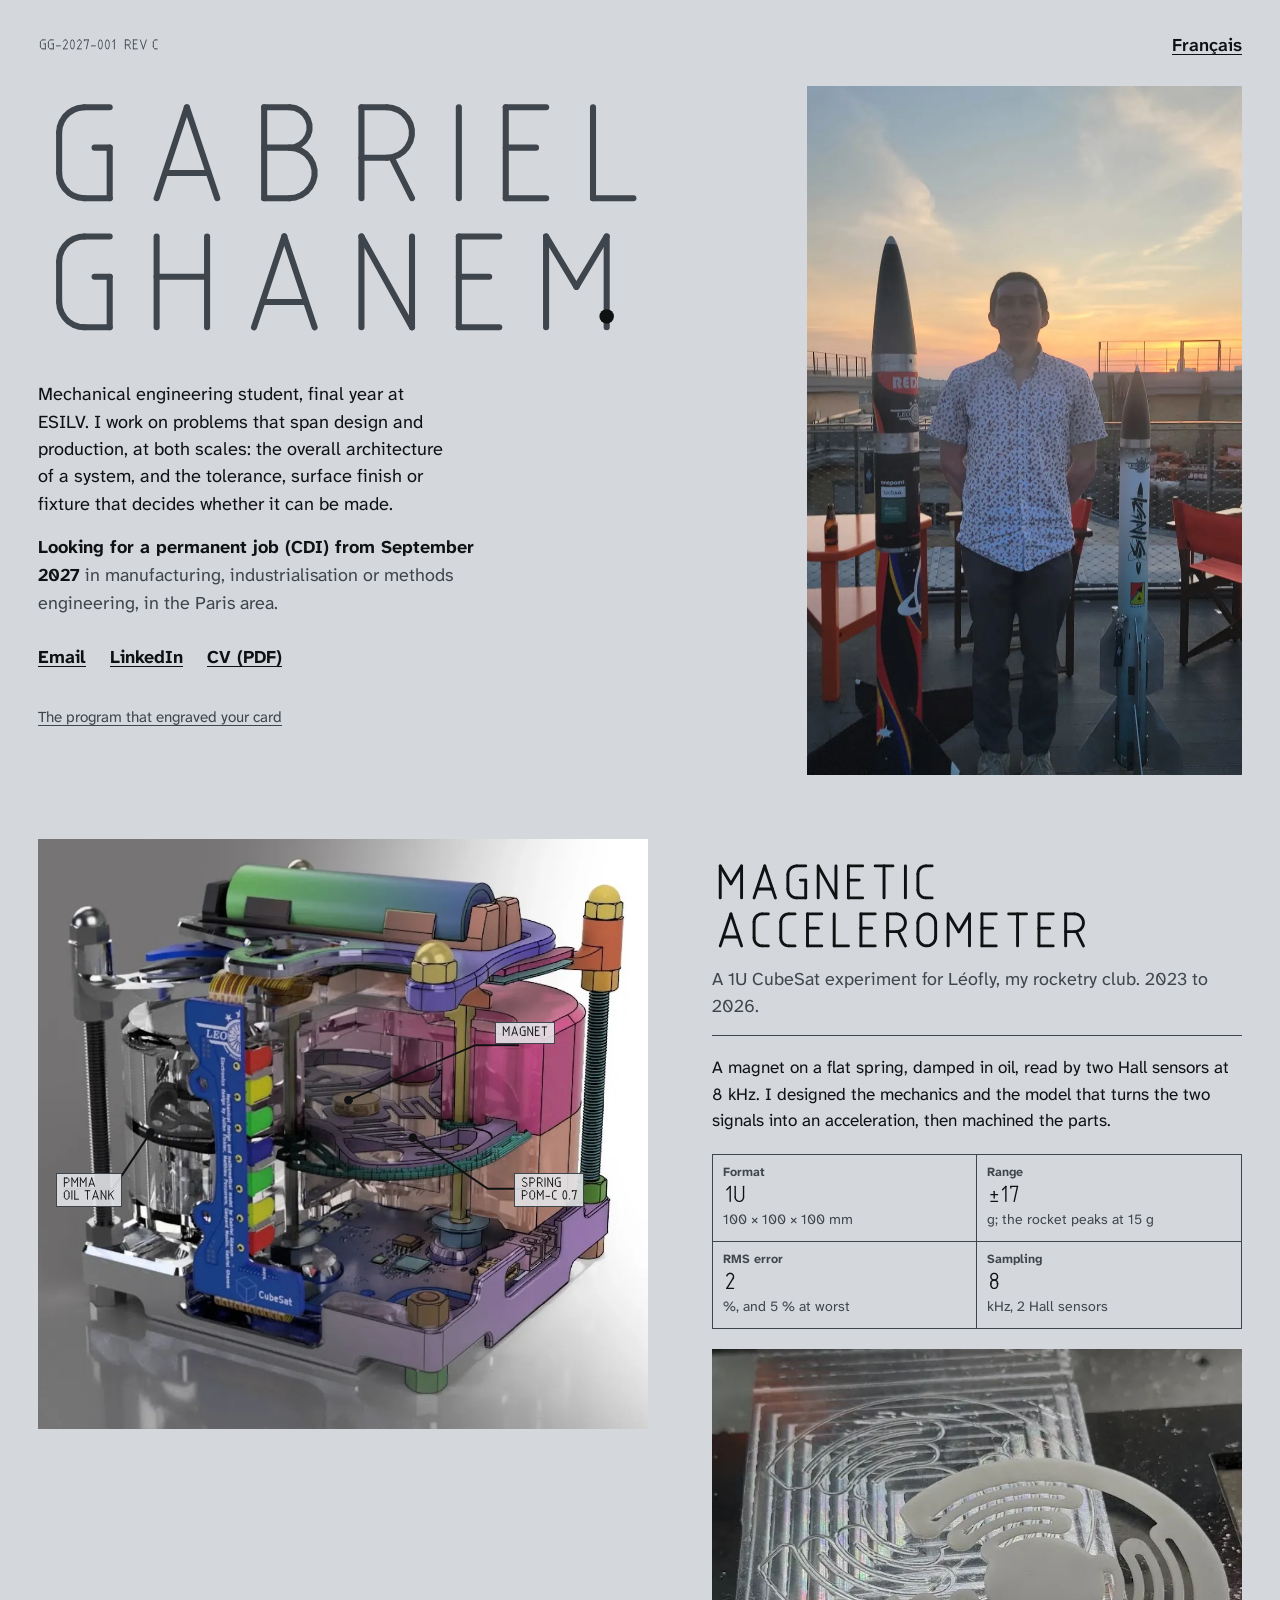
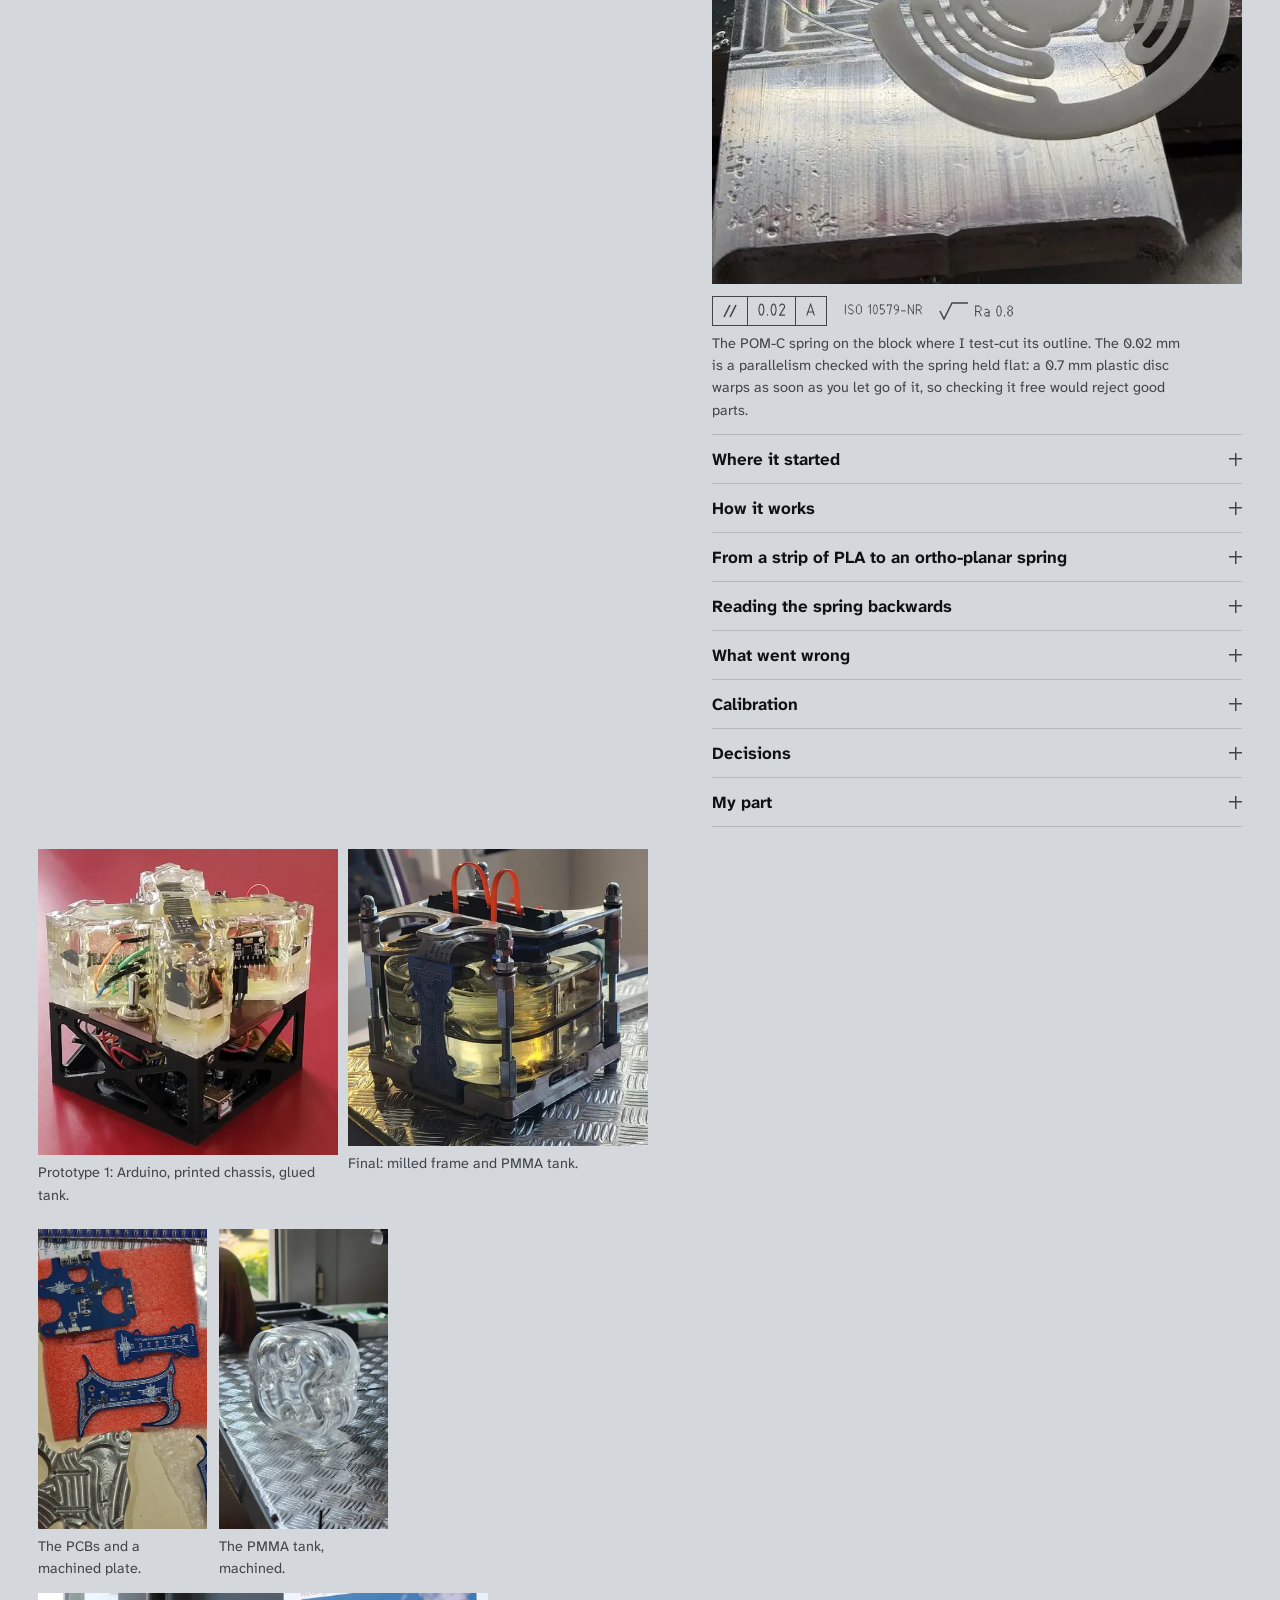
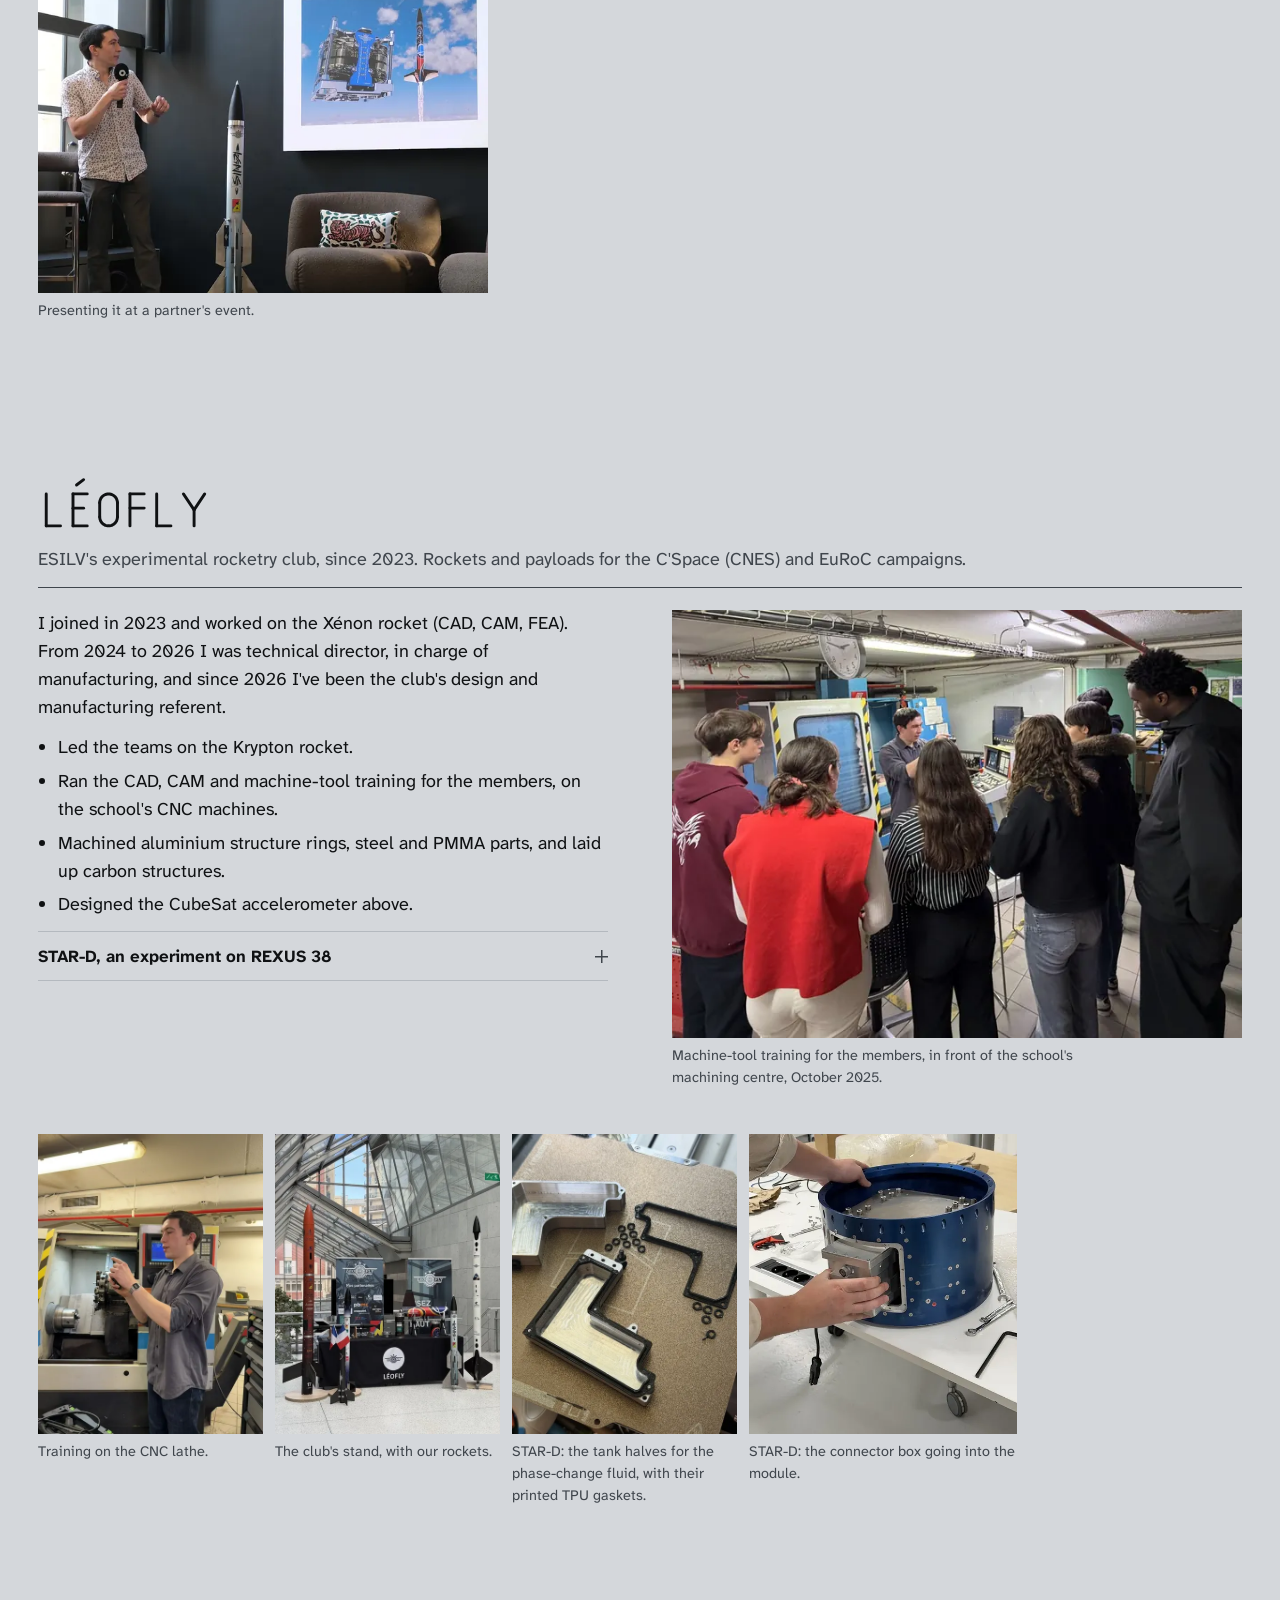
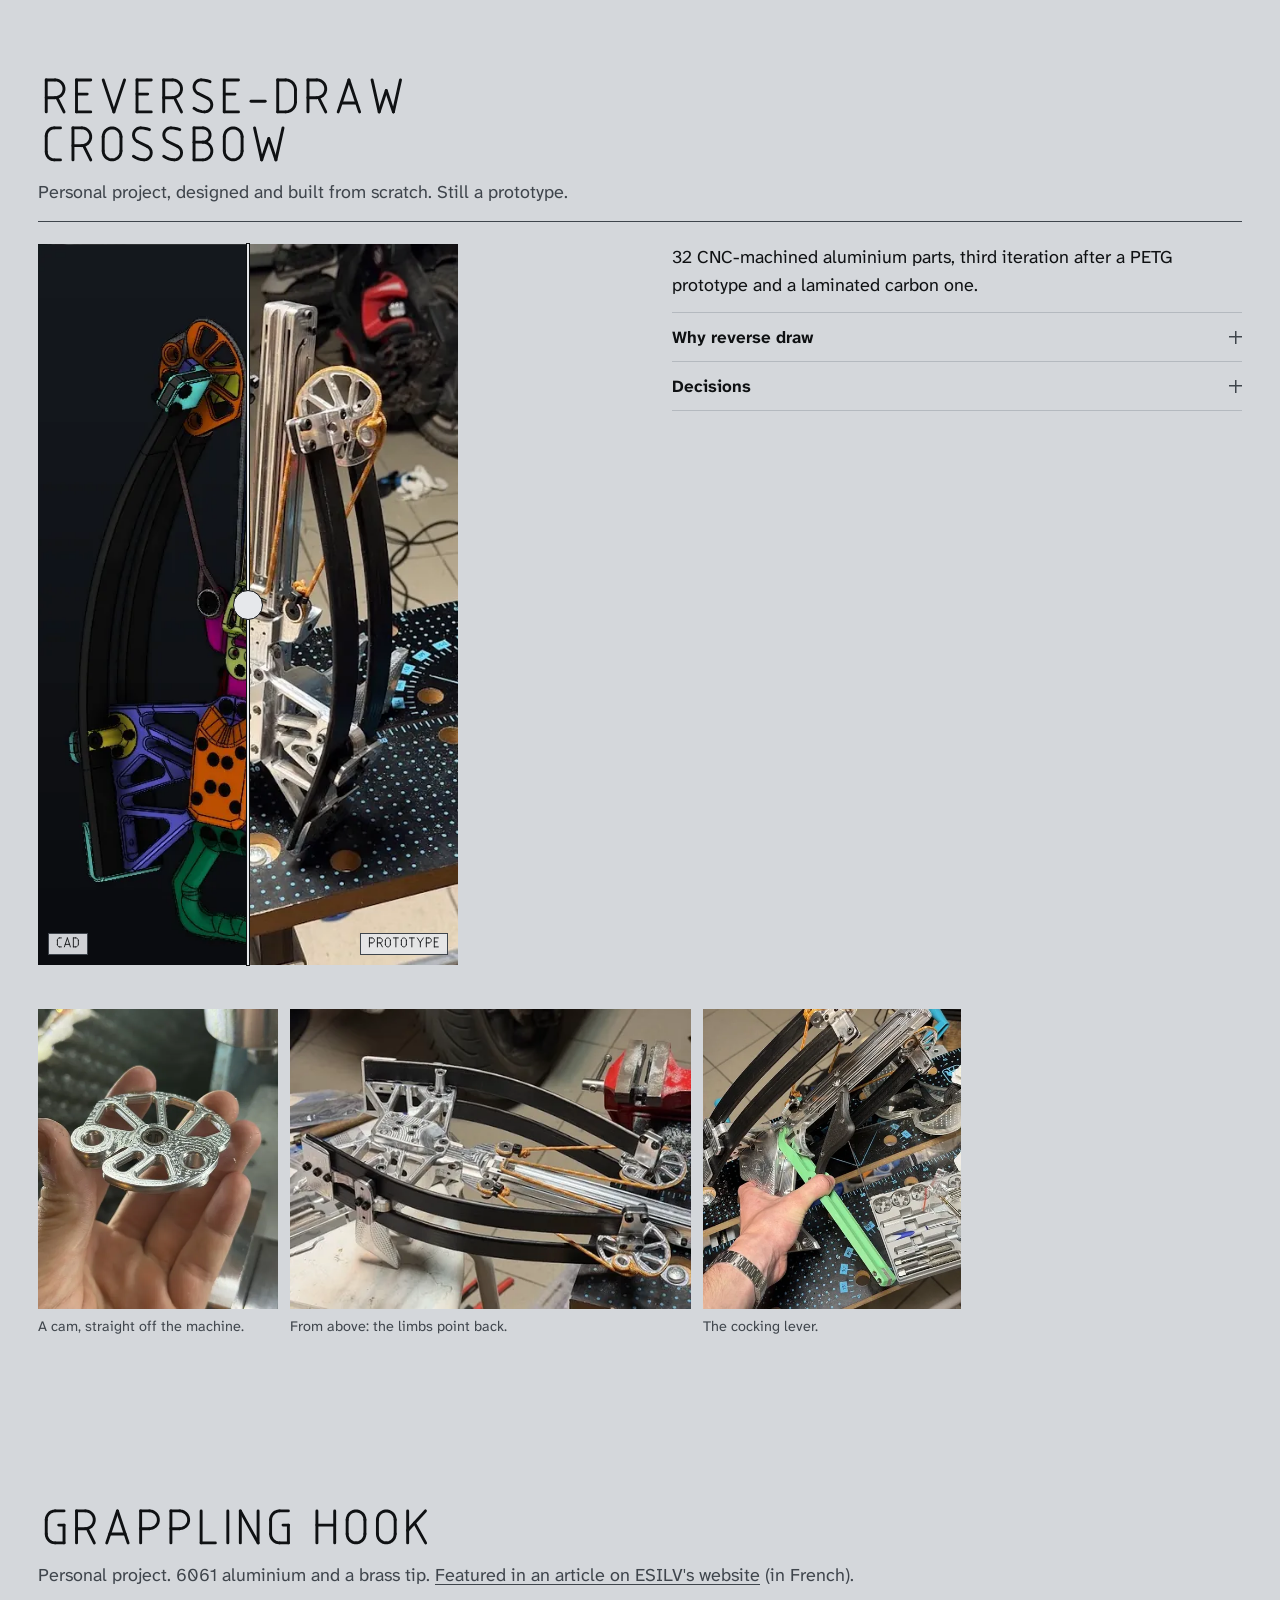
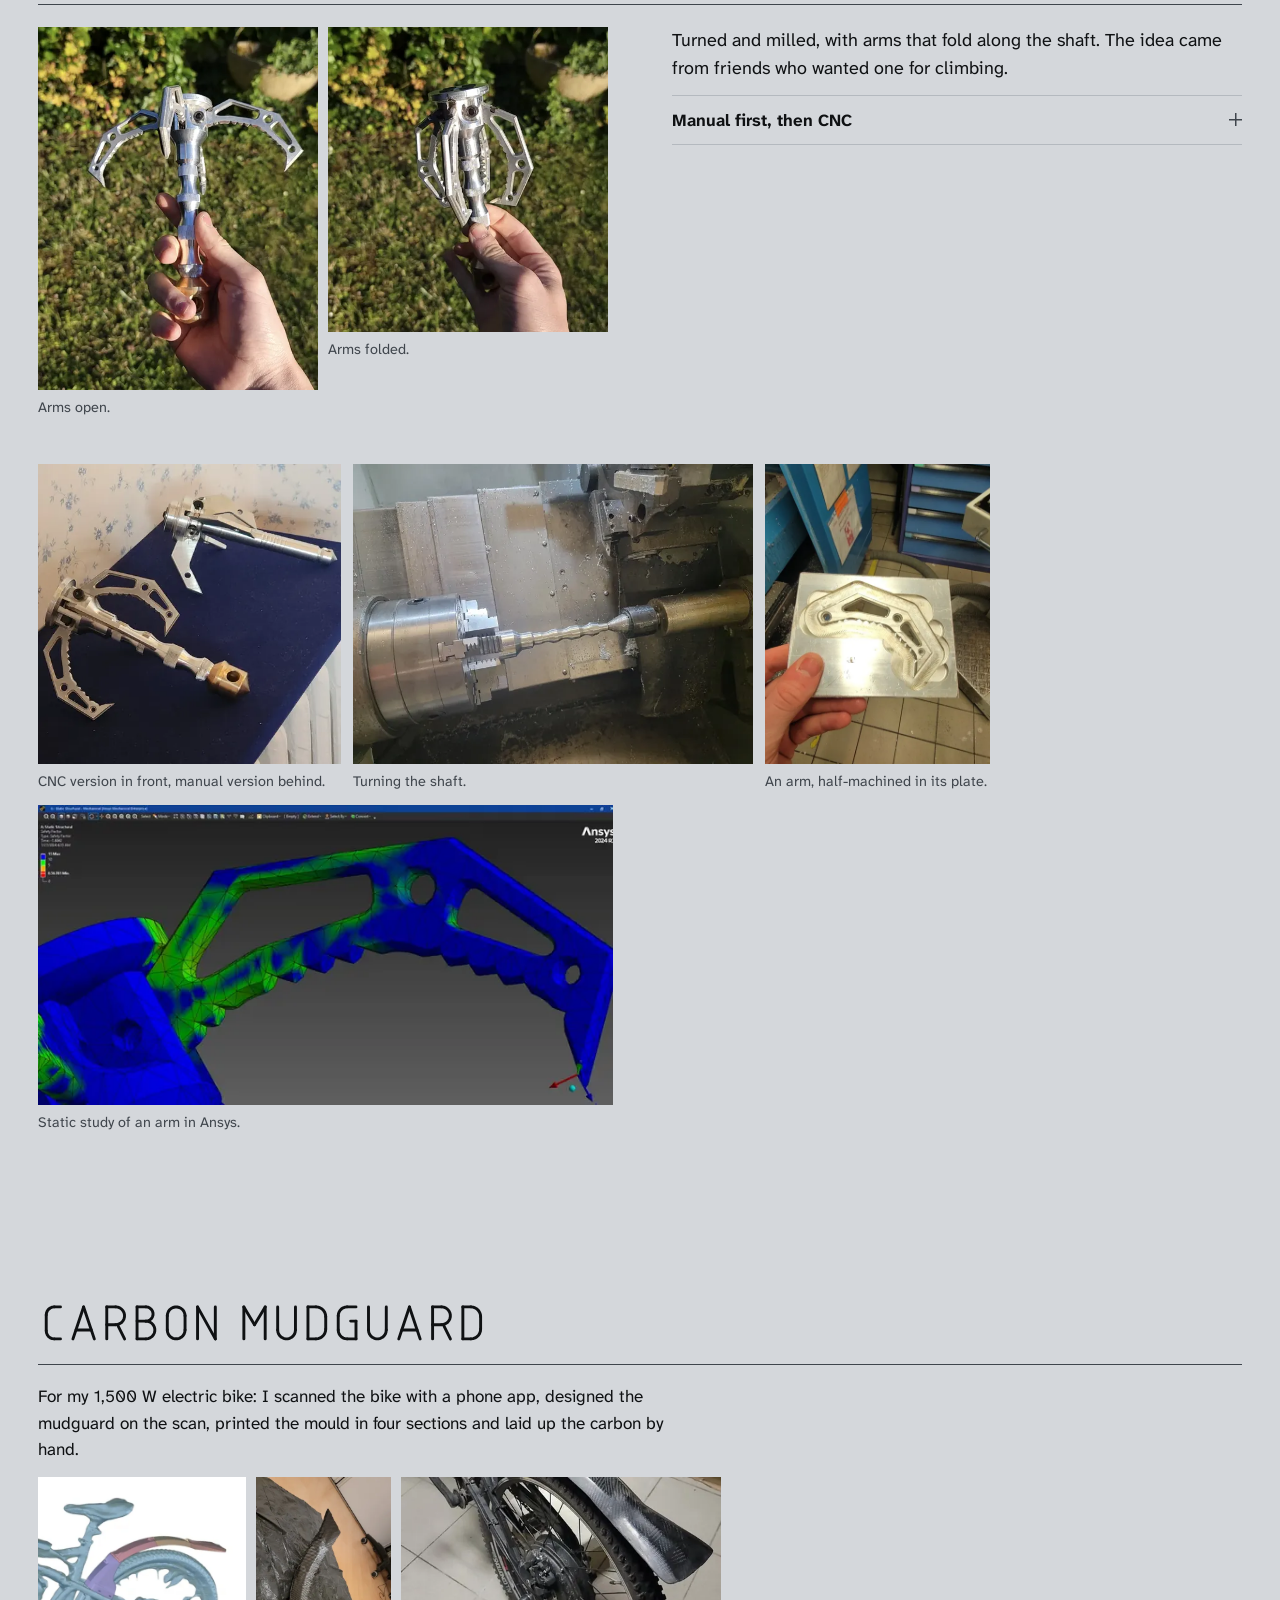
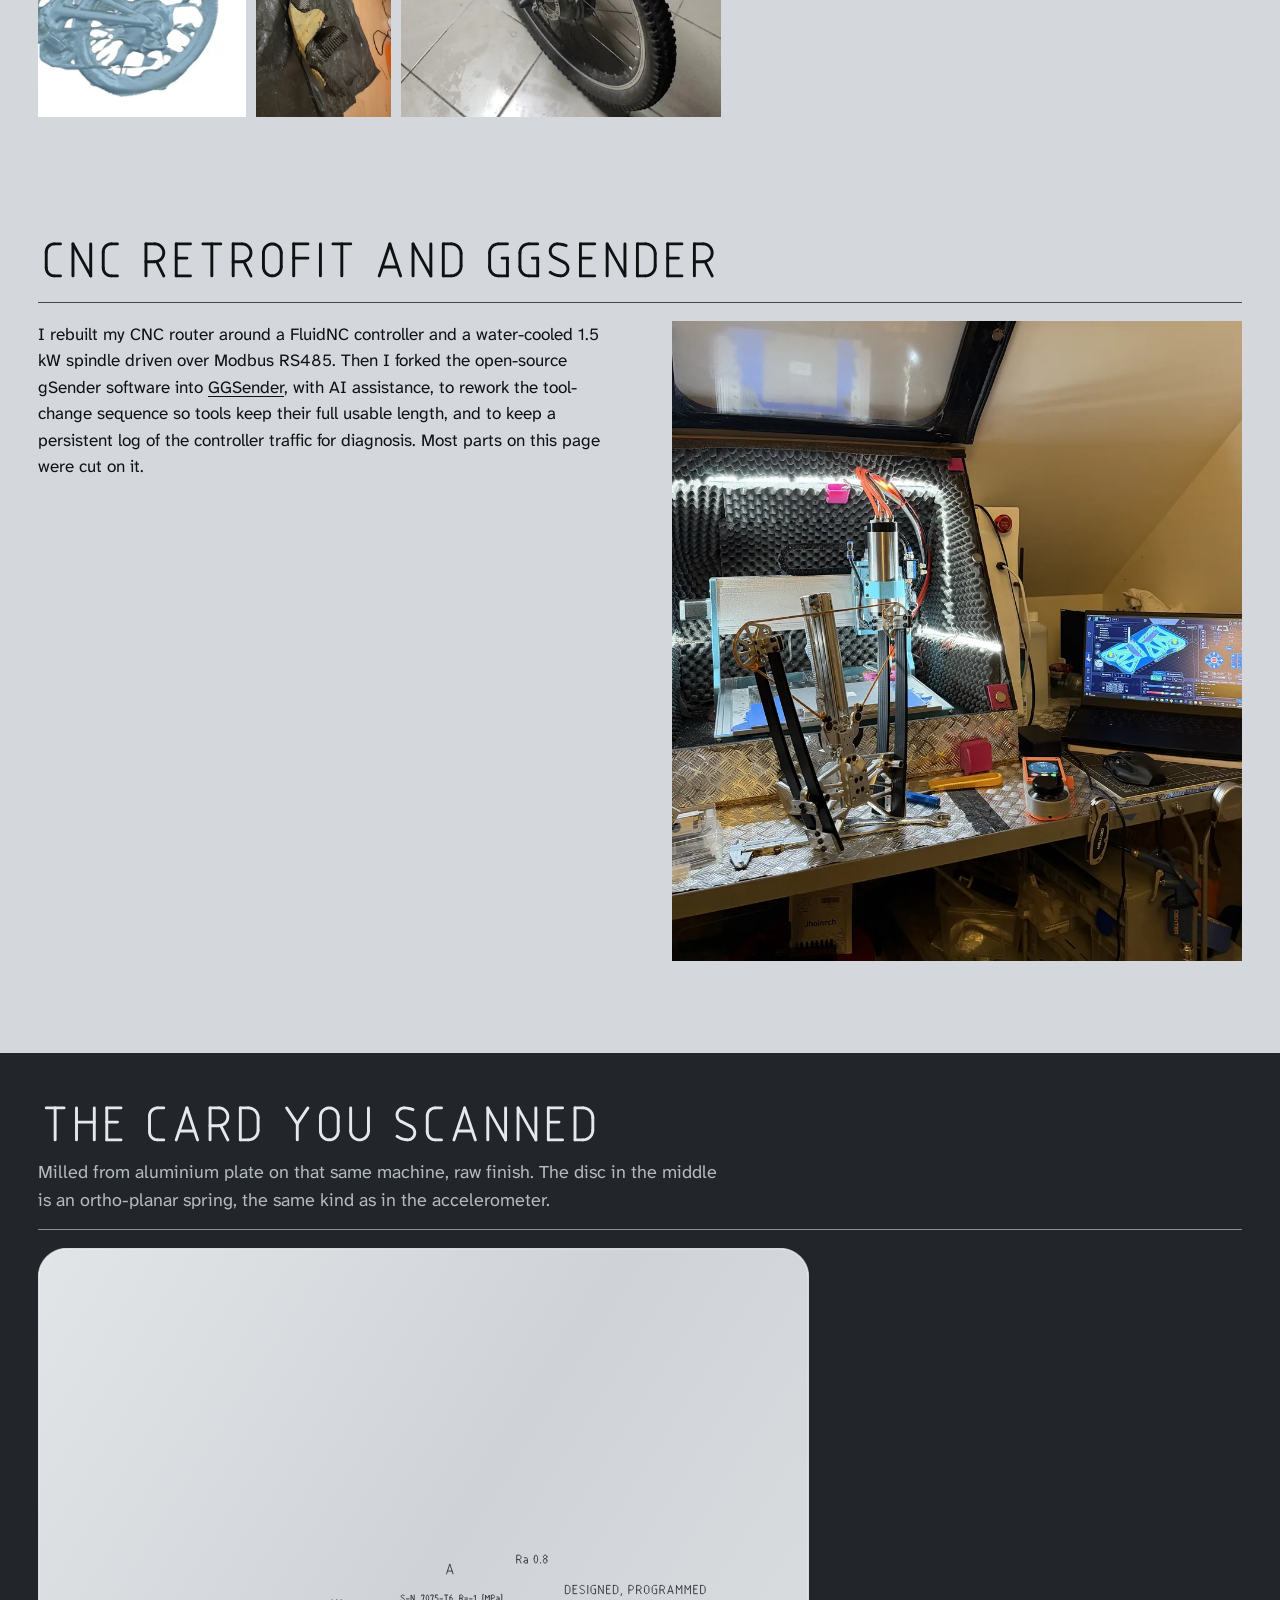
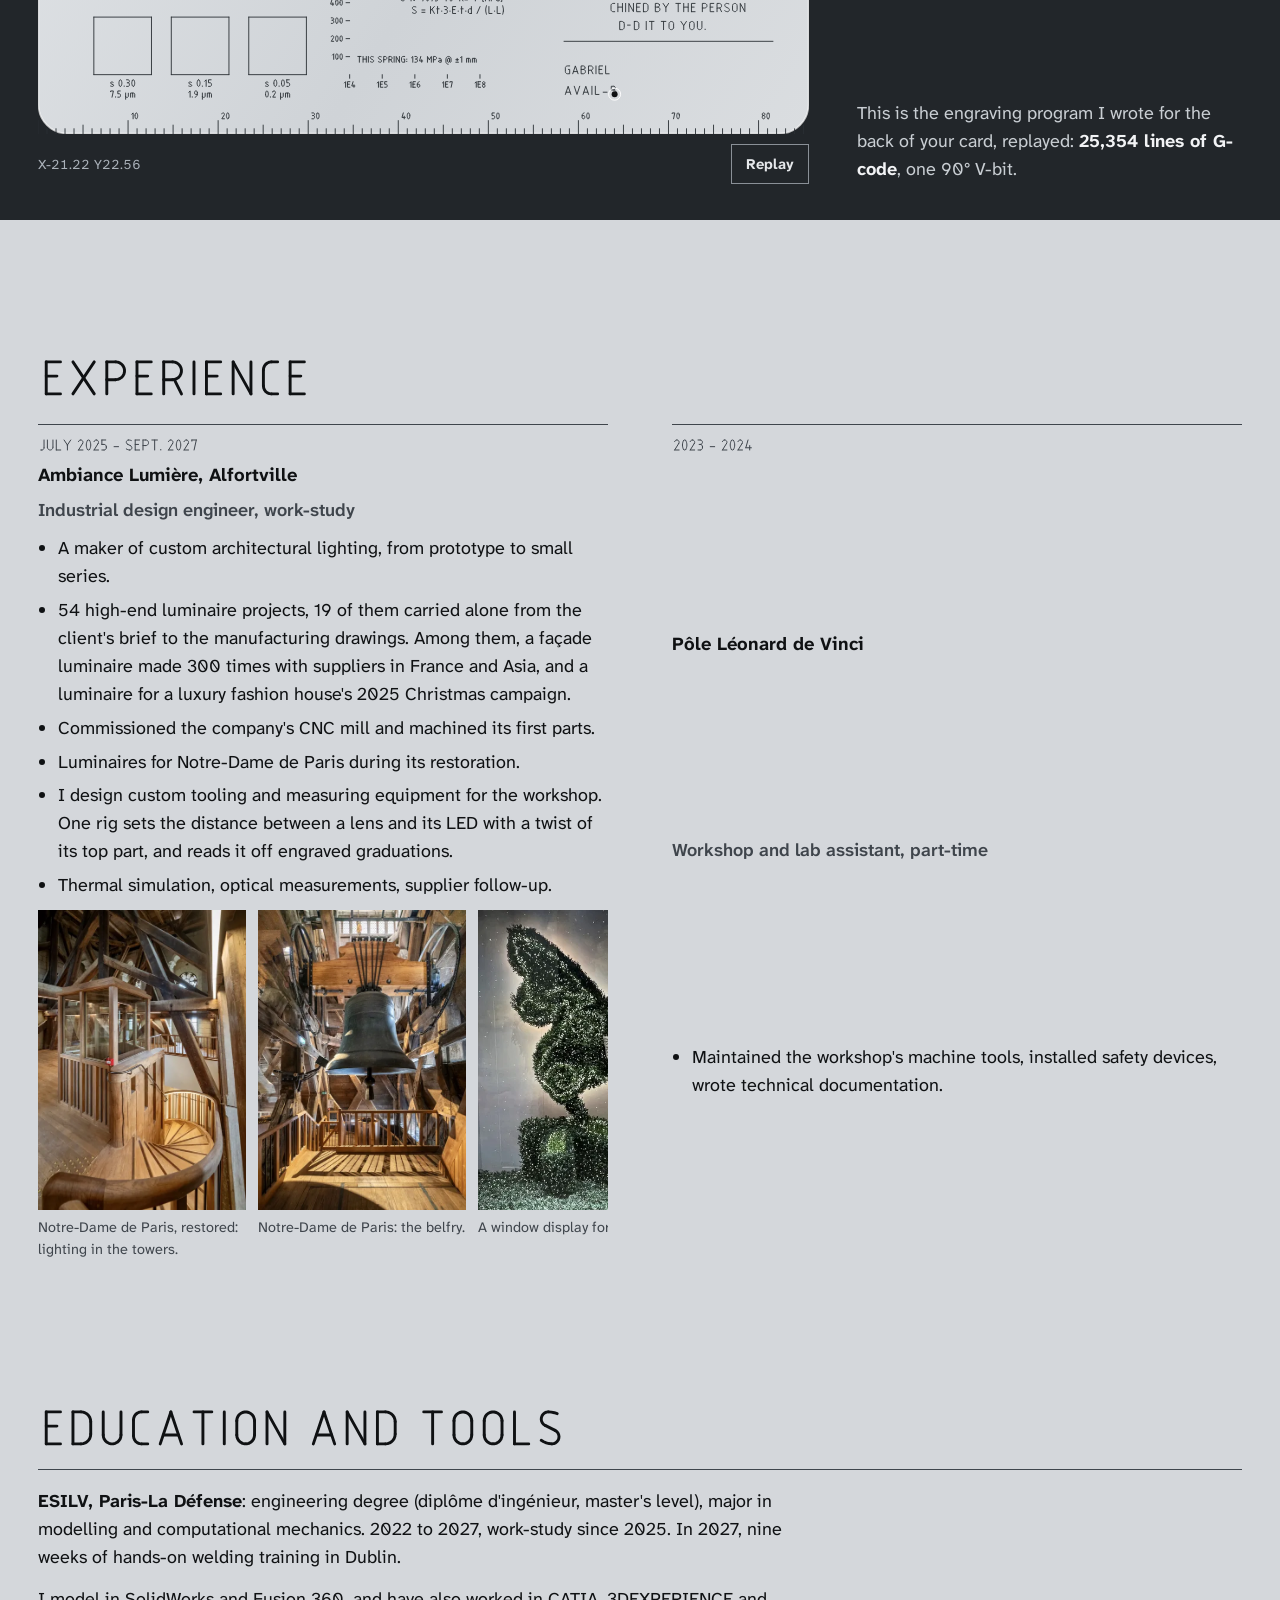
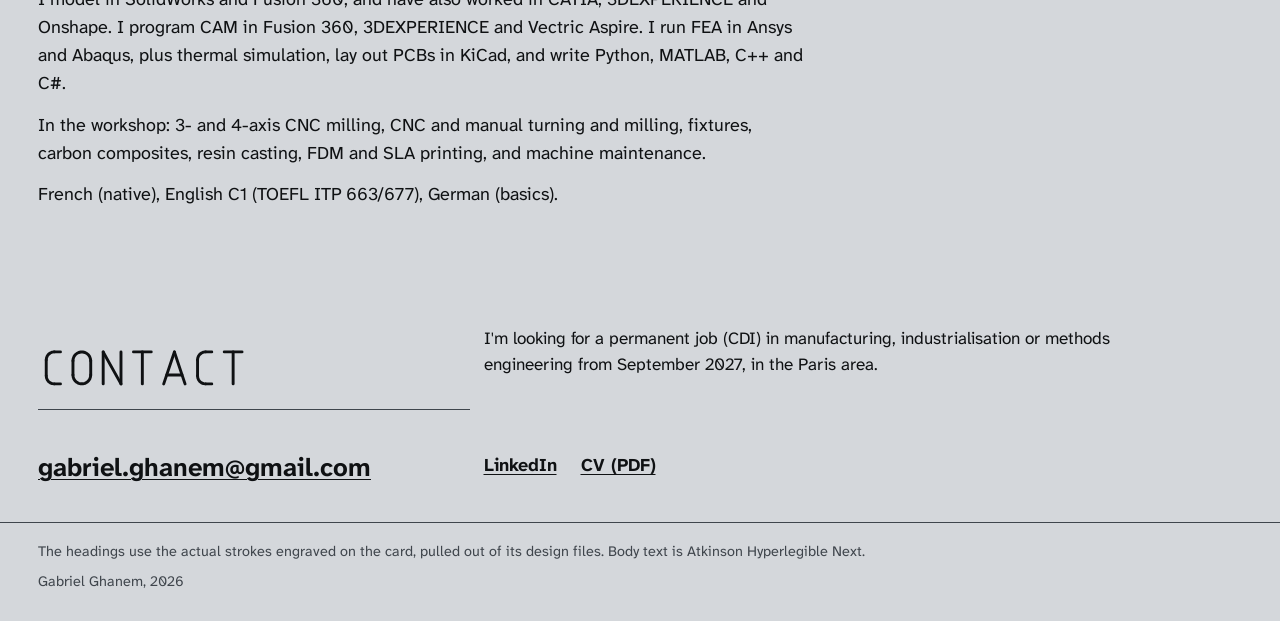
==== commit 9707c94d: "Léofly section with STAR-D inside; plainer copy, nothing about what's missing - New Léofly project s" ====
--- a/docs/index.html
+++ b/docs/index.html
@@ -60,13 +60,13 @@
       <figcaption>The POM-C spring on the block where I test-cut its outline. The 0.02 mm is a parallelism checked with the spring held flat: a 0.7 mm plastic disc warps as soon as you let go of it, so checking it free would reject good parts.</figcaption>
     </figure>
     
-<details><summary><h3>Where it started</h3></summary><div class="fold"><p>In 2023 the club wanted to build a laser accelerometer. I read up on how they work and said it would be way too complicated for us, but that we could probably make one with a magnet, a spring and a Hall sensor. I knew Hall sensors because I'd just repaired the throttle on my electric scooter.</p></div></details>
+<details><summary><h3>Where it started</h3></summary><div class="fold"><p>In 2023 the club wanted to build a laser accelerometer. I read up on how they work and said it would be too complicated for us, but that we could probably make one with a magnet, a spring and a Hall sensor. I knew Hall sensors because I'd just repaired the throttle on my electric scooter.</p></div></details>
 <details><summary><h3>How it works</h3></summary><div class="fold"><p>A magnet sits on an ortho-planar spring: a flat disc cut with spiral slots, so its centre moves straight up and down without turning. When the rocket accelerates, the magnet moves. Two Hall sensors, one on each side, read the change in field, and a model turns the two signals into an acceleration. The spring sits in an oil bath so the magnet settles quickly instead of ringing after every shock.</p></div></details>
 <details><summary><h3>From a strip of PLA to an ortho-planar spring</h3></summary><div class="fold"><p>My first spring was just a thin strip of printed PLA bending under the magnet. Another student told me to look up ortho-planar springs, so I printed one. The final spring is machined from POM-C.</p></div></details>
-<details><summary><h3>Reading the spring backwards</h3></summary><div class="fold"><p>If the spring sits still at a given displacement, working out the acceleration is easy. Mine bounced around, so every reading depended on the magnet's inertia and on everything that had just happened before. At the same time I was taking a control-systems class, and honestly I couldn't connect Laplace transforms to anything I could actually build. Then it clicked: this was a control loop backwards. A PID drives an input to get the output you want; I only had the wobbly output and needed to work back to the input that caused it. Needless to say, I passed the class.</p></div></details>
-<details><summary><h3>What went wrong</h3></summary><div class="fold"><p>In practice it wasn't clean. Just holding the prototype in my hand made it vibrate and resonate, and the signal was too messy to work back from. The more the old bounces leak into the reading, the worse it gets, so they had to die out faster: I needed to damp the mass. The spring was sensitive enough that I could afford to lose some of that. After a couple of damping attempts that didn't work, I bought a Tupperware and a bottle of vegetable oil and dropped the spring in. People thought I'd lost it, until the signal, cleaned up in MATLAB and Simulink, started looking like a commercial sensor's.</p>
-<p>Then the oil found a new way to cause trouble: it crept up the Arduino's wires by capillary action. In the final build the loose wires became custom PCBs, the printed chassis became milled aluminium, and the Tupperware became a machined PMMA tank.</p></div></details>
-<details><summary><h3>Calibration</h3></summary><div class="fold"><p>The coefficients I calculated from measuring the parts gave me nothing usable. So I fitted the model to real recordings instead, and that worked. Shaken next to a commercial accelerometer, it now follows it within 2 % RMS, 5 % at worst, over ±17 g. The rocket peaks at about 15 g.</p></div></details>
+<details><summary><h3>Reading the spring backwards</h3></summary><div class="fold"><p>If the spring sits still at a given displacement, working out the acceleration is easy. Mine bounced around, so every reading depended on the magnet's inertia and on everything that had just happened before. At the same time I was taking a control-systems class, and I couldn't connect Laplace transforms to anything I could actually build. Then it clicked: this was a control loop backwards. A PID drives an input to get the output you want; I only had the wobbly output and needed to work back to the input that caused it. Needless to say, I passed the class.</p></div></details>
+<details><summary><h3>What went wrong</h3></summary><div class="fold"><p>In practice it wasn't clean. Just holding the prototype in my hand made it vibrate and resonate, and the signal was too messy to work back from. The more the old bounces leak into the reading, the worse it gets, so they had to die out faster: I needed to damp the mass. The spring was sensitive enough that I could afford to lose some of that. After a couple of damping attempts that didn't work, I bought a Tupperware and a bottle of vegetable oil and dropped the spring in. People thought I was crazy, until the signal, cleaned up in MATLAB and Simulink, started looking like a commercial sensor's.</p>
+<p>The oil then caused a new problem: it crept up the Arduino's wires by capillary action. In the final build the loose wires became custom PCBs, the printed chassis became milled aluminium, and the Tupperware became a machined PMMA tank.</p></div></details>
+<details><summary><h3>Calibration</h3></summary><div class="fold"><p>The coefficients I calculated from measuring the parts gave me nothing usable. So I fitted the model to real recordings instead, which worked. Shaken next to a commercial accelerometer, it now follows it within 2 % RMS, 5 % at worst, over ±17 g. The rocket peaks at about 15 g.</p></div></details>
 <details><summary><h3>Decisions</h3></summary><div class="fold"><p><b>The spring material.</b> The final spring is machined from POM-C, 0.7 mm thick, made with PBMC, one of the club's partners. POM-C creeps less under constant load, takes repeated bending better and isn't attacked by oil, while polycarbonate tends to crack under stress in contact with many oils. A machined part is also uniform; a printed one has layer lines that act like notches.</p>
 <p><b>Tolerances from simulation.</b> I ran a parametric Ansys study of manufacturing defects to see how far they move the spring's response, and set two specs from it: 0.02 mm parallelism between the faces, measured with the spring held flat, and Ra 0.8 µm.</p>
 <p><b>The housing.</b> Machined aluminium throughout. The oil tank is machined from PMMA so the spring stays visible, and the seals are printed in TPU 60A.</p></div></details>
@@ -79,21 +79,28 @@
   </div>
 </section>
 
-<section class="wrap project split" id="star-d" aria-labelledby="h-stard">
-  <div class="head"><h2 id="h-stard"><span class="sr">STAR-D, REXUS</span><svg class="isocp " preserveAspectRatio="xMinYMid meet" viewBox="-0.80 -9.57 109.04 12.77" style="--h:1.4554;--ar:8.5390" aria-hidden="true" focusable="false"><g fill="none" stroke="currentColor" stroke-width="0.798" stroke-linecap="round" stroke-linejoin="round"><path d="M2.54,-5.07L5.27,-3.71"/><path d="M5.85,-8.29L5.06,-8.55L4.25,-8.71L3.42,-8.77"/><path d="M3.42,-8.77L2.90,-8.71L2.42,-8.50L2.01,-8.18L1.70,-7.75L1.52,-7.27L1.47,-6.75L1.56,-6.24L1.77,-5.77L2.11,-5.36L2.54,-5.07"/><path d="M4.39,0.00L4.91,-0.07L5.39,-0.28L5.79,-0.60L6.10,-1.02L6.29,-1.50L6.34,-2.02L6.26,-2.54L6.04,-3.01L5.70,-3.41L5.27,-3.71"/><path d="M1.46,-0.97L2.14,-0.58L2.86,-0.28L3.62,-0.09L4.39,0.00"/><path d="M12.21,0.00L12.21,-8.77"/><path d="M9.77,-8.77L14.64,-8.77"/><path d="M18.07,0.00L20.99,-8.77"/><path d="M20.99,-8.77L23.92,0.00"/><path d="M23.07,-2.44L18.92,-2.44"/><path d="M27.34,0.00L27.34,-8.77"/><path d="M27.34,-8.77L29.78,-8.77"/><path d="M29.78,-3.90L27.34,-3.90"/><path d="M30.27,-3.90L32.22,0.00"/><path d="M29.78,-3.90L30.37,-3.97L30.92,-4.18L31.40,-4.51L31.79,-4.95L32.06,-5.47L32.20,-6.04L32.20,-6.63L32.06,-7.20L31.79,-7.72L31.40,-8.16L30.92,-8.50L30.37,-8.70L29.78,-8.77"/><path d="M35.64,-2.93L39.55,-2.93"/><path d="M42.97,0.00L45.17,0.00"/><path d="M47.85,-2.68L47.85,-6.10"/><path d="M45.17,-8.77L42.97,-8.77"/><path d="M42.97,-8.77L42.97,0.00"/><path d="M45.17,0.00L45.77,-0.07L46.32,-0.27L46.83,-0.59L47.26,-1.01L47.59,-1.52L47.78,-2.08L47.85,-2.68"/><path d="M47.85,-6.10L47.78,-6.69L47.59,-7.26L47.26,-7.76L46.83,-8.19L46.32,-8.51L45.77,-8.71L45.17,-8.77"/><path d="M55.67,0.00L59.57,-8.77"/><path d="M67.40,0.00L67.40,-8.77"/><path d="M67.40,-8.77L69.84,-8.77"/><path d="M69.84,-3.90L67.40,-3.90"/><path d="M70.33,-3.90L72.28,0.00"/><path d="M69.84,-3.90L70.42,-3.97L70.97,-4.18L71.45,-4.51L71.84,-4.95L72.12,-5.47L72.26,-6.04L72.26,-6.63L72.12,-7.20L71.84,-7.72L71.45,-8.16L70.97,-8.50L70.42,-8.70L69.84,-8.77"/><path d="M79.60,0.00L75.70,0.00"/><path d="M75.70,0.00L75.70,-8.77"/><path d="M75.70,-8.77L79.60,-8.77"/><path d="M78.63,-4.88L75.70,-4.88"/><path d="M83.02,-8.78L88.87,0.00"/><path d="M88.87,-8.78L83.02,0.00"/><path d="M92.30,-8.77L92.30,-2.44"/><path d="M97.17,-2.44L97.17,-8.77"/><path d="M92.30,-2.44L92.36,-1.85L92.57,-1.30L92.90,-0.82L93.35,-0.43L93.87,-0.16L94.44,-0.01L95.03,-0.01L95.60,-0.16L96.12,-0.43L96.55,-0.82L96.89,-1.30L97.10,-1.85L97.17,-2.44"/><path d="M101.68,-5.07L104.40,-3.71"/><path d="M104.99,-8.29L104.20,-8.55L103.38,-8.71L102.55,-8.77"/><path d="M102.55,-8.77L102.03,-8.71L101.56,-8.50L101.15,-8.18L100.84,-7.75L100.66,-7.27L100.61,-6.75L100.69,-6.24L100.91,-5.77L101.24,-5.36L101.68,-5.07"/><path d="M103.52,0.00L104.04,-0.07L104.53,-0.28L104.93,-0.60L105.24,-1.02L105.42,-1.50L105.48,-2.02L105.39,-2.54L105.17,-3.01L104.83,-3.41L104.40,-3.71"/><path d="M100.60,-0.97L101.27,-0.58L101.99,-0.28L102.75,-0.09L103.52,0.00"/></g></svg></h2><p class="ctx">Machining for another team's experiment on the REXUS 38 sounding rocket. Support role.</p></div>
+<section class="wrap project split" id="leofly" aria-labelledby="h-leofly">
+  <div class="head"><h2 id="h-leofly"><span class="sr">Léofly</span><svg class="isocp " preserveAspectRatio="xMinYMid meet" viewBox="-0.80 -9.57 48.48 12.77" style="--h:1.4554;--ar:3.7968" aria-hidden="true" focusable="false"><g fill="none" stroke="currentColor" stroke-width="0.798" stroke-linecap="round" stroke-linejoin="round"><path d="M1.46,-8.77L1.46,0.00"/><path d="M1.46,0.00L5.37,0.00"/><path d="M12.70,0.00L8.80,0.00"/><path d="M8.80,0.00L8.80,-8.77"/><path d="M8.80,-8.77L12.70,-8.77"/><path d="M11.71,-4.87L8.80,-4.87"/><path d="M9.77,-11.21L11.71,-12.67"/><path d="M16.12,-2.44L16.12,-6.34"/><path d="M21.00,-6.34L21.00,-2.44"/><path d="M21.00,-6.34L20.92,-6.92L20.72,-7.47L20.38,-7.95L19.94,-8.34L19.42,-8.62L18.85,-8.75L18.26,-8.75L17.69,-8.62L17.17,-8.34L16.73,-7.95L16.40,-7.47L16.19,-6.92L16.12,-6.34"/><path d="M16.12,-2.44L16.19,-1.86L16.40,-1.30L16.73,-0.82L17.17,-0.43L17.69,-0.15L18.26,-0.02L18.85,-0.02L19.42,-0.15L19.94,-0.43L20.38,-0.82L20.72,-1.30L20.92,-1.86L21.00,-2.44"/><path d="M24.42,0.00L24.42,-8.77"/><path d="M24.42,-8.77L28.32,-8.77"/><path d="M24.42,-4.88L28.32,-4.88"/><path d="M31.75,-8.77L31.75,0.00"/><path d="M31.75,0.00L35.65,0.00"/><path d="M39.08,-8.77L42.01,-4.39"/><path d="M42.01,-4.39L44.92,-8.77"/><path d="M42.01,-4.39L42.01,0.00"/></g></svg></h2><p class="ctx">ESILV's experimental rocketry club, since 2023. Rockets and payloads for the C'Space (CNES) and EuRoC campaigns.</p></div>
   <div class="prose">
-<details><summary><h3>The experiment</h3></summary><div class="fold"><p>STAR-D (Space Test of Amoeba Response: Dictyostelium) uses the amoeba <i>Dictyostelium discoideum</i> to study how reduced gravity affects the early stages of the immune response, and whether this organism could stand in for human immune cells in future space experiments. It runs as a fully autonomous lab aboard REXUS 38, from launch to recovery, with a launch planned for March 2027. The team comes from ESILV, AgroParisTech, Newcastle University and the University of Vienna.</p></div></details>
-<details><summary><h3>What I did</h3></summary><div class="fold"><p>I wasn't on the team. They brought me in for the machining and to make their parts easier to manufacture.</p>
+<p class="keep">I joined in 2023 and worked on the Xénon rocket (CAD, CAM, FEA). From 2024 to 2026 I was technical director, in charge of manufacturing, and since 2026 I've been the club's design and manufacturing referent.</p>
+<ul>
+<li>Led the teams on the Krypton rocket.</li>
+<li>Ran the CAD, CAM and machine-tool training for the members, on the school's CNC machines.</li>
+<li>Machined aluminium structure rings, steel and PMMA parts, and laid up carbon structures.</li>
+<li>Designed the CubeSat accelerometer above.</li>
+</ul>
+<details><summary><h3>STAR-D, an experiment on REXUS 38</h3></summary><div class="fold"><p>STAR-D (Space Test of Amoeba Response: Dictyostelium) uses the amoeba <i>Dictyostelium discoideum</i> to study how reduced gravity affects the early stages of the immune response, and whether this organism could stand in for human immune cells in future space experiments. It runs as a fully autonomous lab on the REXUS 38 sounding rocket, from launch to recovery, with a launch planned for March 2027. The team comes from ESILV, AgroParisTech, Newcastle University and the University of Vienna.</p>
+<p>I wasn't on the team. They brought me in for the machining and to make their parts easier to manufacture:</p>
 <ul>
 <li>Machined the aluminium tank for the phase-change fluid, and printed its gaskets in TPU 60A, since nothing off the shelf had the right shape.</li>
 <li>Helped define the sealing tolerances and surface specifications.</li>
-<li>Reworked parts of the CAD for manufacture, to cut the cost of the parts outsourced to JLCCNC.</li>
+<li>Reworked parts of the CAD to cut the cost of the parts outsourced to JLCCNC.</li>
 <li>Drew a large share of the connector box CAD and drawings.</li>
 <li>Adjusted the rails and other parts for an exact fit.</li>
-</ul>
-<p>It's their experiment; I helped build it.</p></div></details>
+</ul></div></details>
 </div>
-  <div class="media" style="margin-top:0"><figure><img src="assets/img/stard-tank-709.webp" srcset="assets/img/stard-tank-480.webp 480w, assets/img/stard-tank-709.webp 709w" sizes="(min-width: 1000px) 40vw, 100vw" width="709" height="945" alt="Two machined aluminium tank halves with printed TPU gaskets and O-rings on a printer bed." loading="lazy" decoding="async"><figcaption>Tank halves for the phase-change fluid, with their printed TPU gaskets.</figcaption></figure><figure><img src="assets/img/stard-module-709.webp" srcset="assets/img/stard-module-480.webp 480w, assets/img/stard-module-709.webp 709w" sizes="(min-width: 1000px) 40vw, 100vw" width="709" height="795" alt="The experiment module, a blue cylinder, with the connector box being fitted." loading="lazy" decoding="async"><figcaption>The connector box going into the module.</figcaption></figure></div>
+  <figure><img src="assets/img/leofly-teach-group-1280.webp" srcset="assets/img/leofly-teach-group-640.webp 640w, assets/img/leofly-teach-group-1280.webp 1280w" sizes="(min-width: 1000px) 45vw, 100vw" width="1280" height="960" alt="Gabriel teaching a group of club members in front of the school&#x27;s CNC machining centre." loading="lazy" decoding="async"><figcaption>Machine-tool training for the members, in front of the school's machining centre, October 2025.</figcaption></figure>
+  <div class="media" style="grid-column:1/-1"><div class="strip" tabindex="0" role="group" aria-label="Photos"><figure><img src="assets/img/leofly-teach-lathe-960.webp" srcset="assets/img/leofly-teach-lathe-480.webp 480w, assets/img/leofly-teach-lathe-960.webp 960w" sizes="225px" width="960" height="1280" alt="Gabriel explaining the tool turret of the school&#x27;s CNC lathe." loading="lazy" decoding="async"><figcaption>Training on the CNC lathe.</figcaption></figure><figure><img src="assets/img/leofly-stand-709.webp" srcset="assets/img/leofly-stand-480.webp 480w, assets/img/leofly-stand-709.webp 709w" sizes="225px" width="709" height="945" alt="The club&#x27;s stand at an event: five rockets in front of a banner of partners." loading="lazy" decoding="async"><figcaption>The club's stand, with our rockets.</figcaption></figure><figure><img src="assets/img/stard-tank-709.webp" srcset="assets/img/stard-tank-480.webp 480w, assets/img/stard-tank-709.webp 709w" sizes="225px" width="709" height="945" alt="Two machined aluminium tank halves with printed TPU gaskets and O-rings on a printer bed." loading="lazy" decoding="async"><figcaption>STAR-D: the tank halves for the phase-change fluid, with their printed TPU gaskets.</figcaption></figure><figure><img src="assets/img/stard-module-709.webp" srcset="assets/img/stard-module-480.webp 480w, assets/img/stard-module-709.webp 709w" sizes="268px" width="709" height="795" alt="The STAR-D module, a blue cylinder, with the connector box being fitted." loading="lazy" decoding="async"><figcaption>STAR-D: the connector box going into the module.</figcaption></figure></div></div>
 </section>
 
 <section class="wrap project split" id="crossbow" aria-labelledby="h-crossbow">
@@ -107,12 +114,11 @@
   </div>
   <div class="prose">
 <p class="keep">32 CNC-machined aluminium parts, third iteration after a PETG prototype and a laminated carbon one.</p>
-<details><summary><h3>Why reverse draw</h3></summary><div class="fold"><p>In a reverse-draw crossbow the limbs point back towards the shooter, so the string travels further for the same width and the weight sits closer to the grip. It also makes the cams and the cocking mechanism harder to design, which is exactly the part I wanted to work on.</p></div></details>
+<details><summary><h3>Why reverse draw</h3></summary><div class="fold"><p>In a reverse-draw crossbow the limbs point back towards the shooter, so the string travels further for the same width and the weight sits closer to the grip. It also makes the cams and the cocking mechanism harder to design, which is the part I wanted to work on.</p></div></details>
 <details><summary><h3>Decisions</h3></summary><div class="fold"><p><b>One model drives everything.</b> The SolidWorks assembly is driven by a shared equations file, so changing one dimension updates every part that depends on it.</p>
 <p><b>Check before cutting aluminium.</b> Each new geometry was tested in POM-C or 3D printed before I machined it. The limbs are glass fibre; I prototyped them in POM.</p>
 <p><b>A simulator for the cocking mechanism.</b> I built it with help from AI: I can change the shape and position of the parts live and the kinematics update instantly, so I can try ideas without going back into CAD.</p>
 <p><b>Machining.</b> 32 parts in 6061, 7075 and 5052 aluminium, held by 120 fasteners. Adaptive toolpaths, multi-operation fixtures, minimum-quantity lubrication.</p></div></details>
-<details><summary><h3>Status</h3></summary><div class="fold"><p>No numbers for draw weight or bolt speed yet. Those come with testing.</p></div></details>
 </div>
   <div class="media" style="grid-column:1/-1"><div class="strip" tabindex="0" role="group" aria-label="Photos"><figure><img src="assets/img/crossbow-cam-709.webp" srcset="assets/img/crossbow-cam-480.webp 480w, assets/img/crossbow-cam-709.webp 709w" sizes="240px" width="709" height="885" alt="A machined aluminium cam with its bearing, held in the hand." loading="lazy" decoding="async"><figcaption>A cam, straight off the machine.</figcaption></figure><figure><img src="assets/img/crossbow-top-709.webp" srcset="assets/img/crossbow-top-480.webp 480w, assets/img/crossbow-top-709.webp 709w" sizes="401px" width="709" height="530" alt="The prototype seen from above on the bench." loading="lazy" decoding="async"><figcaption>From above: the limbs point back.</figcaption></figure><figure><img src="assets/img/crossbow-lever-709.webp" srcset="assets/img/crossbow-lever-480.webp 480w, assets/img/crossbow-lever-709.webp 709w" sizes="258px" width="709" height="825" alt="The green printed cocking lever in use." loading="lazy" decoding="async"><figcaption>The cocking lever.</figcaption></figure></div></div>
 </section>
@@ -147,7 +153,7 @@
       <div class="plate"><canvas id="toolpath" data-src="assets/data/verso-toolpath.json" role="img" aria-label="The engraving toolpath of the card back, drawn line by line."></canvas></div>
       <div class="dro"><span id="dro-xy" aria-hidden="true" style="font-variant-numeric:tabular-nums;font-size:.85rem"></span><button type="button" id="replay">Replay</button></div>
     </div>
-    <p>This is the engraving program I wrote for the back of your card, replayed: <b>25,354 lines of G-code</b>, one 90° V-bit. I took my phone number out.</p>
+    <p>This is the engraving program I wrote for the back of your card, replayed: <b>25,354 lines of G-code</b>, one 90° V-bit.</p>
   </div>
 </section>
 
@@ -159,12 +165,6 @@
 <p class="role">Industrial design engineer, work-study</p>
 <ul><li>A maker of custom architectural lighting, from prototype to small series.</li><li>54 high-end luminaire projects, 19 of them carried alone from the client's brief to the manufacturing drawings. Among them, a façade luminaire made 300 times with suppliers in France and Asia, and a luminaire for a luxury fashion house's 2025 Christmas campaign.</li><li>Commissioned the company's CNC mill and machined its first parts.</li><li>Luminaires for Notre-Dame de Paris during its restoration.</li><li>I design custom tooling and measuring equipment for the workshop. One rig sets the distance between a lens and its LED with a twist of its top part, and reads it off engraved graduations.</li><li>Thermal simulation, optical measurements, supplier follow-up.</li></ul>
 <div class="strip" tabindex="0" role="group" aria-label="Photos"><figure class=""><img src="assets/img/ambiance-notredame-960.webp" srcset="assets/img/ambiance-notredame-480.webp 480w, assets/img/ambiance-notredame-960.webp 960w" sizes="208px" width="960" height="1383" alt="Oak spiral staircase under the medieval timber frame of a Notre-Dame tower, lit by linear luminaires in the handrail and along the beams." loading="lazy" decoding="async"><figcaption>Notre-Dame de Paris, restored: lighting in the towers.</figcaption></figure><figure class=""><img src="assets/img/ambiance-belfry-960.webp" srcset="assets/img/ambiance-belfry-480.webp 480w, assets/img/ambiance-belfry-960.webp 960w" sizes="208px" width="960" height="1387" alt="A bronze bell in its timber belfry at Notre-Dame, lit from below the beams." loading="lazy" decoding="async"><figcaption>Notre-Dame de Paris: the belfry.</figcaption></figure><figure class=""><img src="assets/img/ambiance-showcase-960.webp" srcset="assets/img/ambiance-showcase-480.webp 480w, assets/img/ambiance-showcase-960.webp 960w" sizes="287px" width="960" height="1005" alt="Shop-window display for a luxury fashion house: a topiary butterfly studded with points of light, a bag at its centre." loading="lazy" decoding="async"><figcaption>A window display for a luxury fashion house.</figcaption></figure><figure class=""><img src="assets/img/ambiance-rig-709.webp" srcset="assets/img/ambiance-rig-480.webp 480w, assets/img/ambiance-rig-709.webp 709w" sizes="225px" width="709" height="945" alt="Printed rig holding a flexible LED strip under magenta light." loading="lazy" decoding="async"><figcaption>A measuring rig: lens-to-LED distance.</figcaption></figure><figure class=""><img src="assets/img/ambiance-4axis-709.webp" srcset="assets/img/ambiance-4axis-480.webp 480w, assets/img/ambiance-4axis-709.webp 709w" sizes="225px" width="709" height="945" alt="A block being machined on a 4-axis mill with a rotary axis." loading="lazy" decoding="async"><figcaption>4-axis machining.</figcaption></figure><figure class=""><img src="assets/img/ambiance-cfd-1368.webp" srcset="assets/img/ambiance-cfd-640.webp 640w, assets/img/ambiance-cfd-1368.webp 1368w" sizes="864px" width="1368" height="475" alt="Convection streamlines around two heatsink designs: straight fins and concentric rings." loading="lazy" decoding="async"><figcaption>Convection study of two heatsink designs.</figcaption></figure></div>
-</article><article>
-<span class="when"><span class="sr">2023 - TODAY</span><svg class="isocp " preserveAspectRatio="xMinYMid meet" viewBox="-0.88 -9.65 84.64 12.93" style="--h:1.4735;--ar:6.5464" aria-hidden="true" focusable="false"><g fill="none" stroke="currentColor" stroke-width="0.877" stroke-linecap="round" stroke-linejoin="round"><path d="M5.07,-5.80L1.46,0.00"/><path d="M1.46,0.00L5.37,0.00"/><path d="M3.41,-8.78L2.90,-8.71L2.41,-8.52L2.00,-8.20L1.67,-7.79L1.46,-7.31"/><path d="M5.07,-5.80L5.28,-6.28L5.37,-6.78L5.30,-7.30L5.12,-7.78L4.81,-8.19L4.40,-8.51L3.93,-8.71L3.41,-8.78"/><path d="M9.27,-8.29L8.84,-7.37L8.53,-6.40L8.35,-5.40L8.28,-4.38L8.35,-3.37L8.53,-2.37L8.84,-1.41L9.27,-0.49"/><path d="M11.21,-8.29L10.95,-8.55L10.61,-8.72L10.24,-8.78L9.87,-8.72L9.54,-8.55L9.27,-8.29"/><path d="M11.21,-0.49L11.64,-1.41L11.95,-2.37L12.13,-3.37L12.20,-4.38L12.13,-5.40L11.95,-6.40L11.64,-7.37L11.21,-8.29"/><path d="M9.27,-0.49L9.54,-0.22L9.87,-0.05L10.24,0.00L10.61,-0.05L10.95,-0.22L11.21,-0.49"/><path d="M18.73,-5.80L15.12,0.00"/><path d="M15.12,0.00L19.02,0.00"/><path d="M17.07,-8.78L16.56,-8.71L16.07,-8.52L15.65,-8.20L15.33,-7.79L15.12,-7.31"/><path d="M18.73,-5.80L18.94,-6.28L19.02,-6.78L18.96,-7.30L18.78,-7.78L18.47,-8.19L18.06,-8.51L17.59,-8.71L17.07,-8.78"/><path d="M21.95,-8.78L23.90,-8.78"/><path d="M23.90,-4.88L22.93,-4.88"/><path d="M25.85,-2.93L25.85,-1.95"/><path d="M23.90,0.00L21.95,0.00"/><path d="M23.90,-4.88L24.45,-4.95L24.95,-5.18L25.38,-5.54L25.67,-6.02L25.83,-6.55L25.83,-7.10L25.67,-7.63L25.38,-8.11L24.95,-8.47L24.45,-8.70L23.90,-8.78"/><path d="M25.85,-2.93L25.79,-3.43L25.59,-3.90L25.28,-4.30L24.88,-4.61L24.41,-4.81L23.90,-4.88"/><path d="M23.90,0.00L24.41,-0.06L24.88,-0.27L25.28,-0.57L25.59,-0.97L25.79,-1.44L25.85,-1.95"/><path d="M32.68,-2.93L36.58,-2.93"/><path d="M45.84,0.00L45.84,-8.77"/><path d="M43.40,-8.77L48.28,-8.77"/><path d="M51.20,-2.44L51.20,-6.34"/><path d="M56.08,-6.34L56.08,-2.44"/><path d="M56.08,-6.34L56.00,-6.92L55.80,-7.47L55.46,-7.95L55.02,-8.34L54.50,-8.62L53.93,-8.75L53.34,-8.75L52.77,-8.62L52.25,-8.34L51.81,-7.95L51.48,-7.47L51.27,-6.92L51.20,-6.34"/><path d="M51.20,-2.44L51.27,-1.86L51.48,-1.30L51.81,-0.82L52.25,-0.43L52.77,-0.15L53.34,-0.02L53.93,-0.02L54.50,-0.15L55.02,-0.43L55.46,-0.82L55.80,-1.30L56.00,-1.86L56.08,-2.44"/><path d="M59.00,0.00L61.20,0.00"/><path d="M63.87,-2.68L63.87,-6.10"/><path d="M61.20,-8.77L59.00,-8.77"/><path d="M59.00,-8.77L59.00,0.00"/><path d="M61.20,0.00L61.79,-0.07L62.35,-0.27L62.86,-0.59L63.29,-1.01L63.61,-1.52L63.81,-2.08L63.87,-2.68"/><path d="M63.87,-6.10L63.81,-6.69L63.61,-7.26L63.29,-7.76L62.86,-8.19L62.35,-8.51L61.79,-8.71L61.20,-8.77"/><path d="M66.80,0.00L69.73,-8.77"/><path d="M69.73,-8.77L72.65,0.00"/><path d="M71.80,-2.44L67.65,-2.44"/><path d="M75.58,-8.77L78.50,-4.39"/><path d="M78.50,-4.39L81.42,-8.77"/><path d="M78.50,-4.39L78.50,0.00"/></g></svg></span>
-<h3>Léofly, ESILV's experimental rocketry club</h3>
-<p class="role">Rockets and payloads for the C'Space (CNES) and EuRoC campaigns</p>
-<ul><li>2026 to today: design and manufacturing referent. Technical support to the teams; brought in on STAR-D.</li><li>2024 to 2026: technical director, in charge of manufacturing. Led the teams on the Krypton rocket, ran the CAD, CAM and machine-tool training, machined aluminium structure rings, steel and PMMA parts, and laid up carbon structures.</li><li>2023 to 2026: designer of the CubeSat accelerometer.</li><li>2023: team member on the Xénon rocket: CAD, CAM and FEA.</li></ul>
-
 </article><article>
 <span class="when"><span class="sr">2023 - 2024</span><svg class="isocp " preserveAspectRatio="xMinYMid meet" viewBox="-0.88 -9.65 71.98 12.93" style="--h:1.4735;--ar:5.5675" aria-hidden="true" focusable="false"><g fill="none" stroke="currentColor" stroke-width="0.877" stroke-linecap="round" stroke-linejoin="round"><path d="M5.07,-5.80L1.46,0.00"/><path d="M1.46,0.00L5.37,0.00"/><path d="M3.41,-8.78L2.90,-8.71L2.41,-8.52L2.00,-8.20L1.67,-7.79L1.46,-7.31"/><path d="M5.07,-5.80L5.28,-6.28L5.37,-6.78L5.30,-7.30L5.12,-7.78L4.81,-8.19L4.40,-8.51L3.93,-8.71L3.41,-8.78"/><path d="M9.27,-8.29L8.84,-7.37L8.53,-6.40L8.35,-5.40L8.28,-4.38L8.35,-3.37L8.53,-2.37L8.84,-1.41L9.27,-0.49"/><path d="M11.21,-8.29L10.95,-8.55L10.61,-8.72L10.24,-8.78L9.87,-8.72L9.54,-8.55L9.27,-8.29"/><path d="M11.21,-0.49L11.64,-1.41L11.95,-2.37L12.13,-3.37L12.20,-4.38L12.13,-5.40L11.95,-6.40L11.64,-7.37L11.21,-8.29"/><path d="M9.27,-0.49L9.54,-0.22L9.87,-0.05L10.24,0.00L10.61,-0.05L10.95,-0.22L11.21,-0.49"/><path d="M18.73,-5.80L15.12,0.00"/><path d="M15.12,0.00L19.02,0.00"/><path d="M17.07,-8.78L16.56,-8.71L16.07,-8.52L15.65,-8.20L15.33,-7.79L15.12,-7.31"/><path d="M18.73,-5.80L18.94,-6.28L19.02,-6.78L18.96,-7.30L18.78,-7.78L18.47,-8.19L18.06,-8.51L17.59,-8.71L17.07,-8.78"/><path d="M21.95,-8.78L23.90,-8.78"/><path d="M23.90,-4.88L22.93,-4.88"/><path d="M25.85,-2.93L25.85,-1.95"/><path d="M23.90,0.00L21.95,0.00"/><path d="M23.90,-4.88L24.45,-4.95L24.95,-5.18L25.38,-5.54L25.67,-6.02L25.83,-6.55L25.83,-7.10L25.67,-7.63L25.38,-8.11L24.95,-8.47L24.45,-8.70L23.90,-8.78"/><path d="M25.85,-2.93L25.79,-3.43L25.59,-3.90L25.28,-4.30L24.88,-4.61L24.41,-4.81L23.90,-4.88"/><path d="M23.90,0.00L24.41,-0.06L24.88,-0.27L25.28,-0.57L25.59,-0.97L25.79,-1.44L25.85,-1.95"/><path d="M32.68,-2.93L36.58,-2.93"/><path d="M47.01,-5.80L43.40,0.00"/><path d="M43.40,0.00L47.31,0.00"/><path d="M45.36,-8.78L44.84,-8.71L44.35,-8.52L43.94,-8.20L43.61,-7.79L43.40,-7.31"/><path d="M47.01,-5.80L47.22,-6.28L47.31,-6.78L47.25,-7.30L47.06,-7.78L46.75,-8.19L46.34,-8.51L45.87,-8.71L45.36,-8.78"/><path d="M51.21,-8.29L50.78,-7.37L50.47,-6.40L50.29,-5.40L50.22,-4.38L50.29,-3.37L50.47,-2.37L50.78,-1.41L51.21,-0.49"/><path d="M53.16,-8.29L52.89,-8.55L52.55,-8.72L52.18,-8.78L51.82,-8.72L51.48,-8.55L51.21,-8.29"/><path d="M53.16,-0.49L53.59,-1.41L53.90,-2.37L54.08,-3.37L54.15,-4.38L54.08,-5.40L53.90,-6.40L53.59,-7.37L53.16,-8.29"/><path d="M51.21,-0.49L51.48,-0.22L51.82,-0.05L52.18,0.00L52.55,-0.05L52.89,-0.22L53.16,-0.49"/><path d="M60.67,-5.80L57.06,0.00"/><path d="M57.06,0.00L60.97,0.00"/><path d="M59.02,-8.78L58.50,-8.71L58.01,-8.52L57.60,-8.20L57.27,-7.79L57.06,-7.31"/><path d="M60.67,-5.80L60.88,-6.28L60.97,-6.78L60.91,-7.30L60.72,-7.78L60.41,-8.19L60.00,-8.51L59.53,-8.71L59.02,-8.78"/><path d="M65.84,-8.78L63.89,-1.95"/><path d="M63.89,-1.95L68.76,-1.95"/><path d="M67.30,-3.90L67.30,0.00"/></g></svg></span>
 <h3>Pôle Léonard de Vinci</h3>
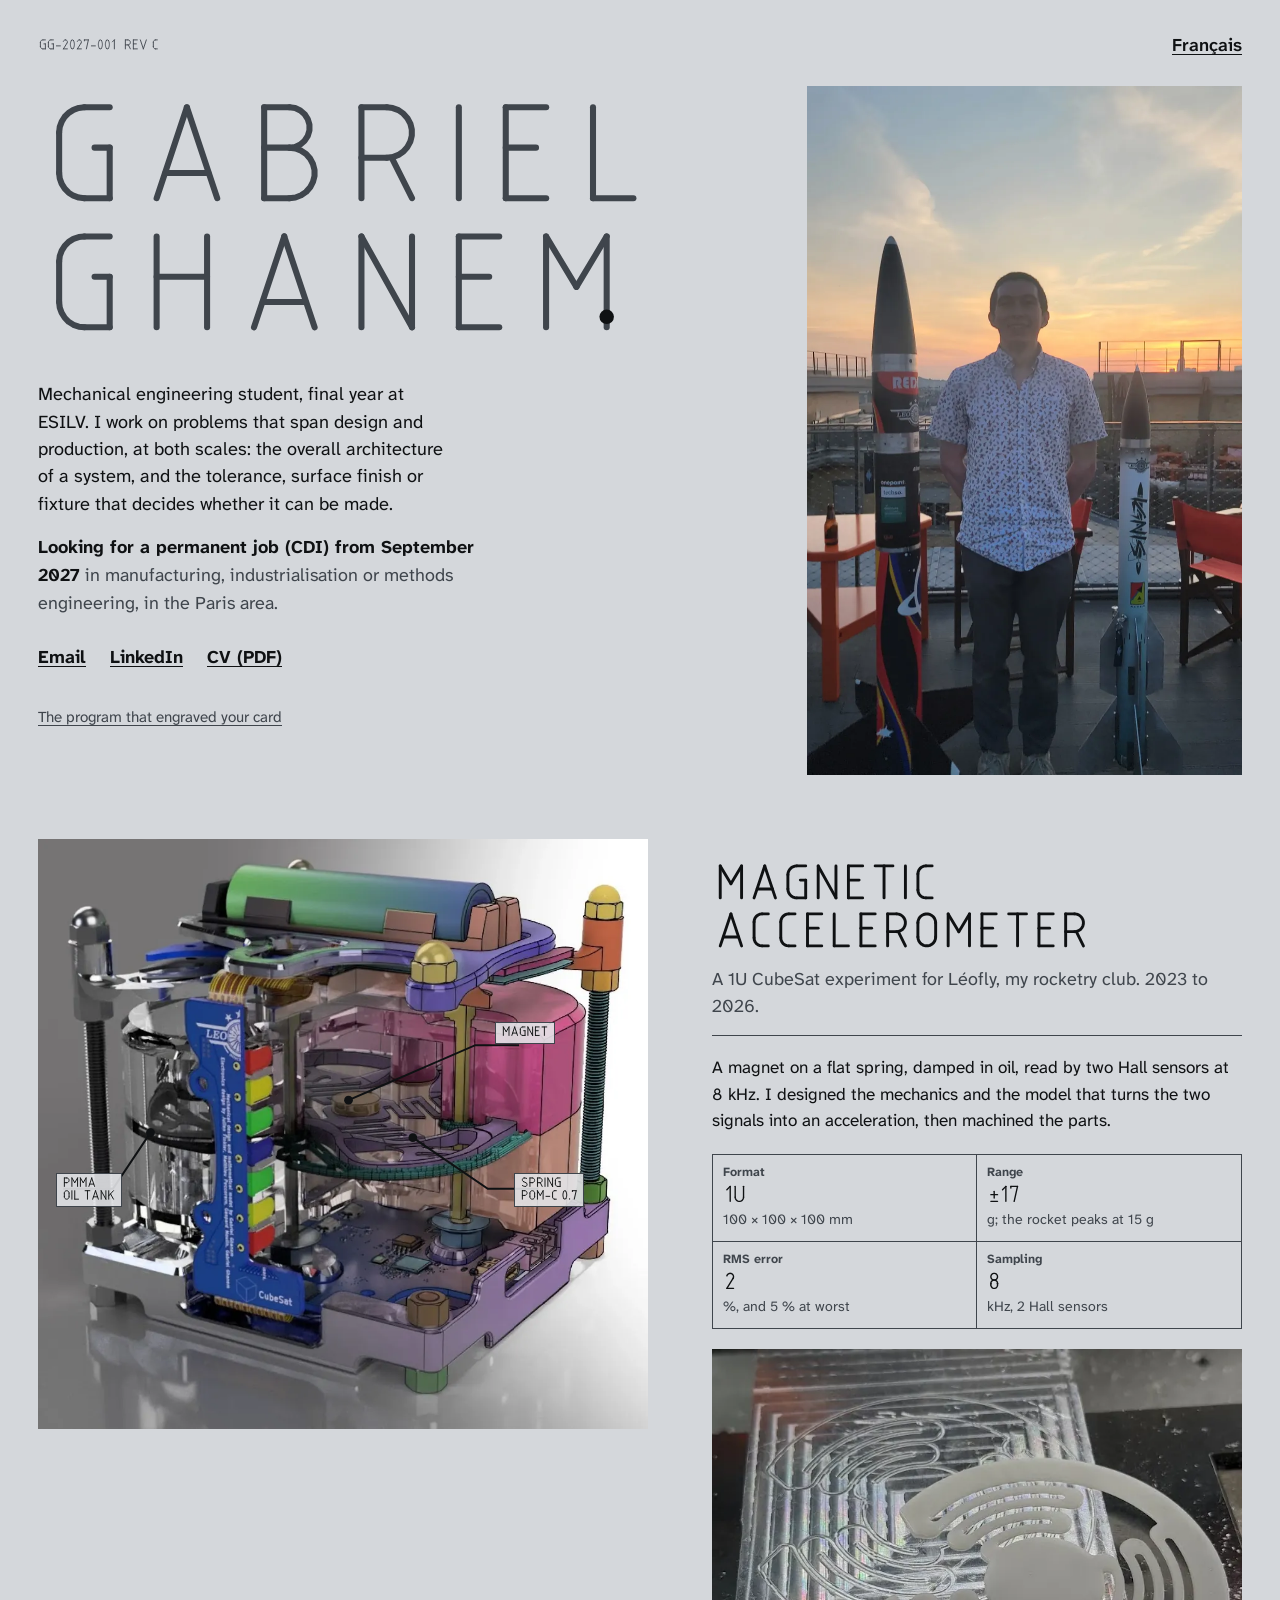
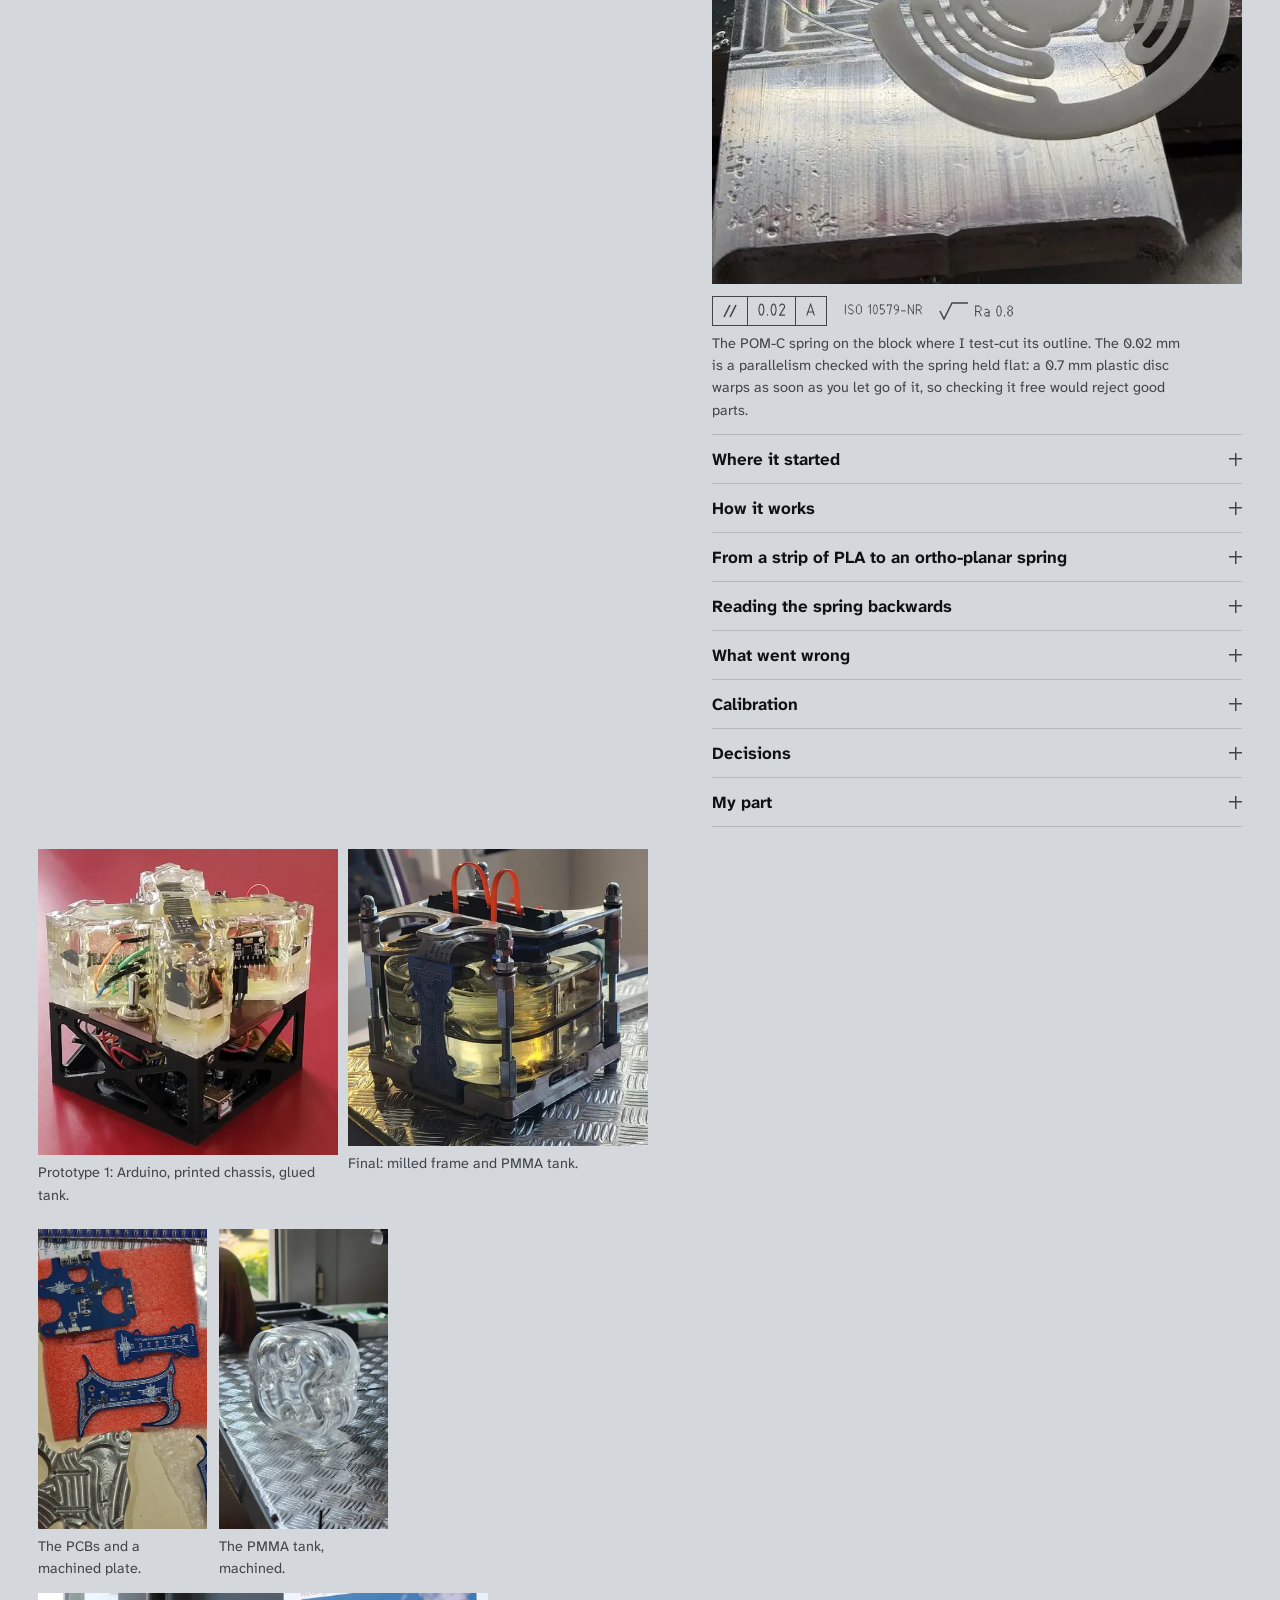
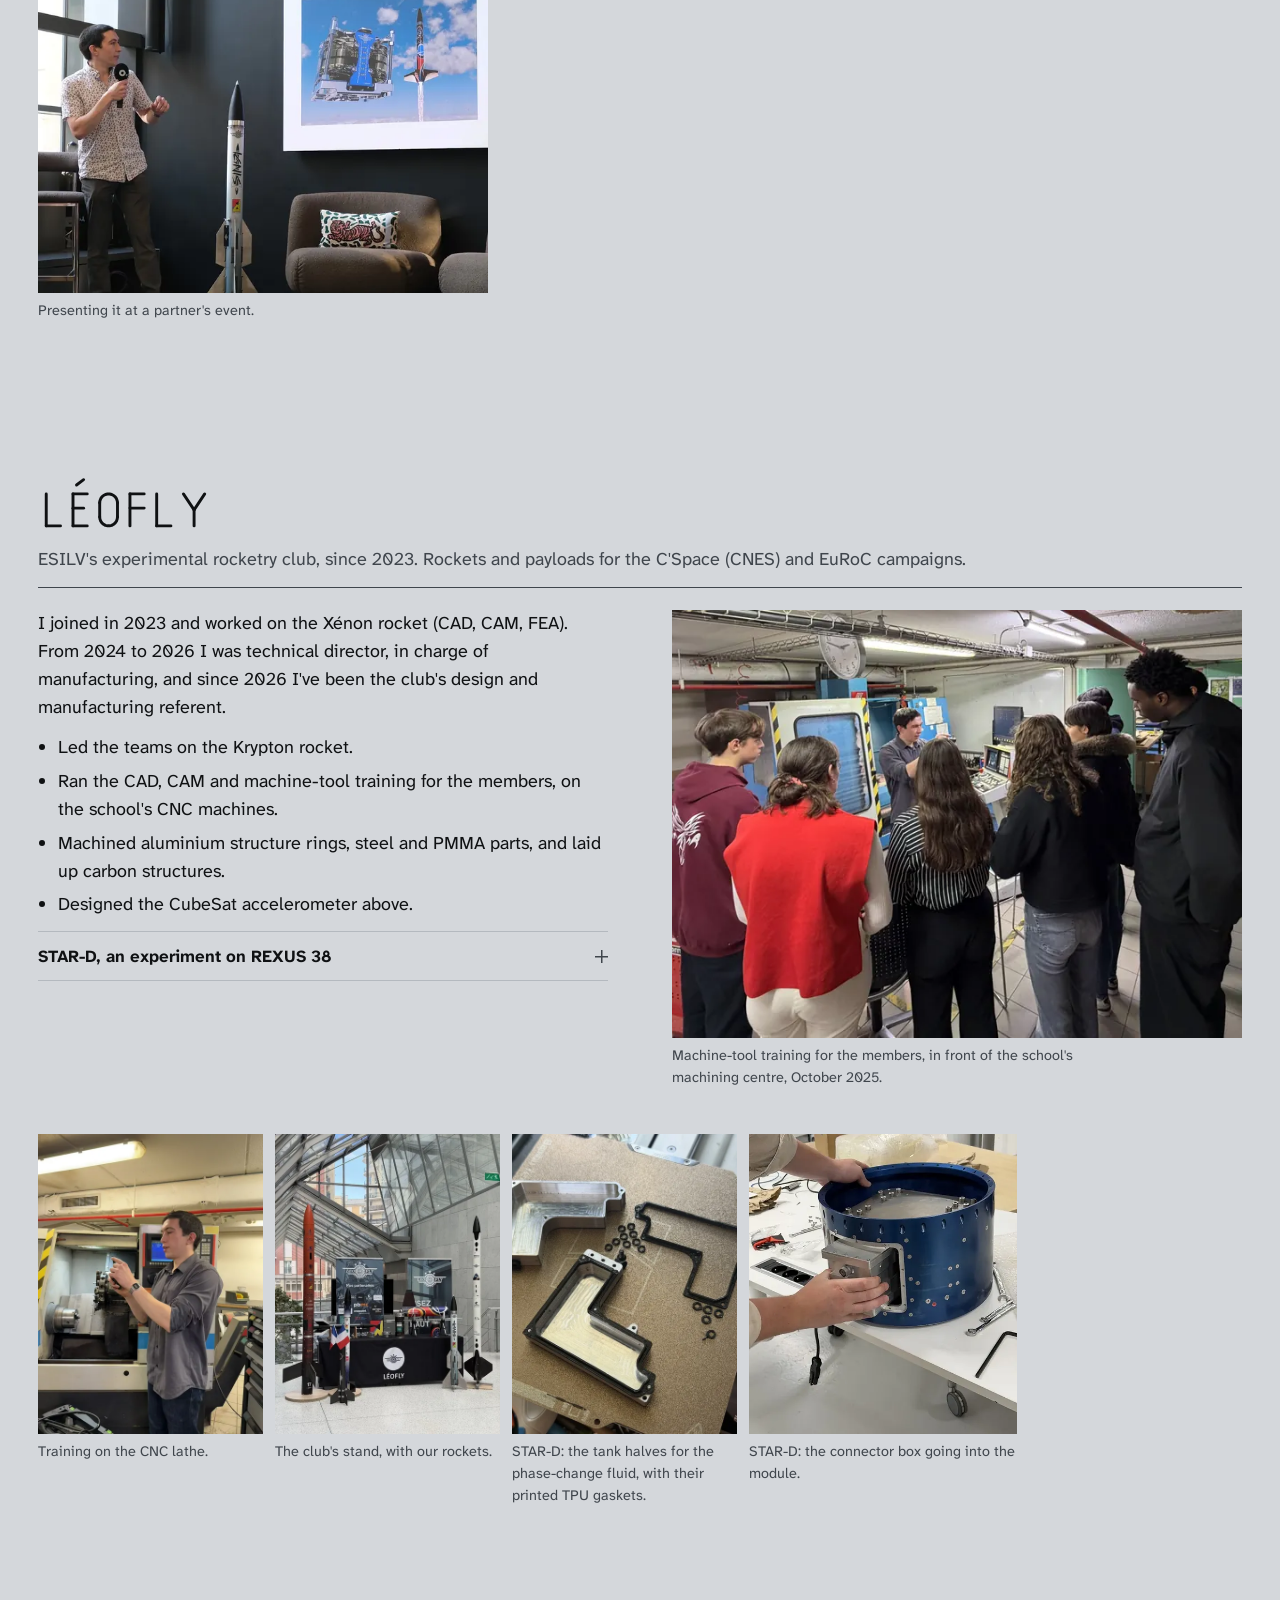
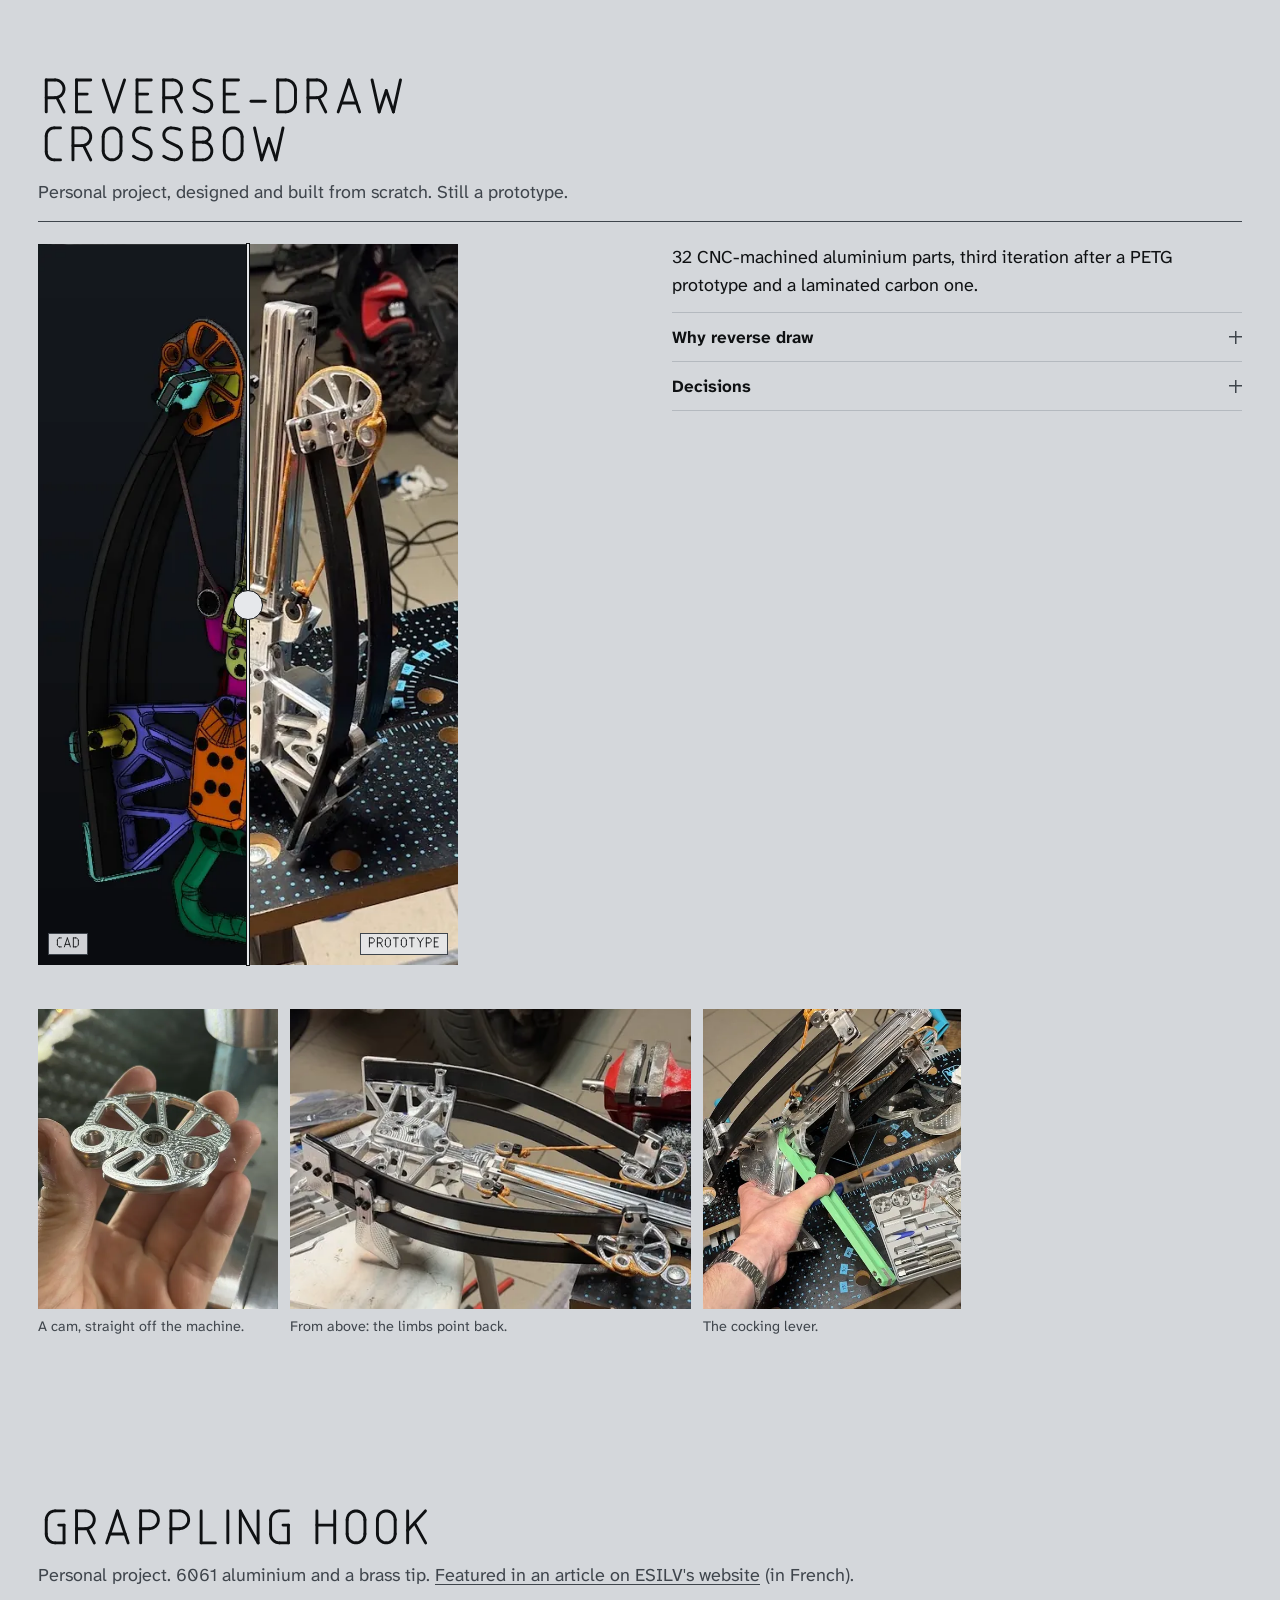
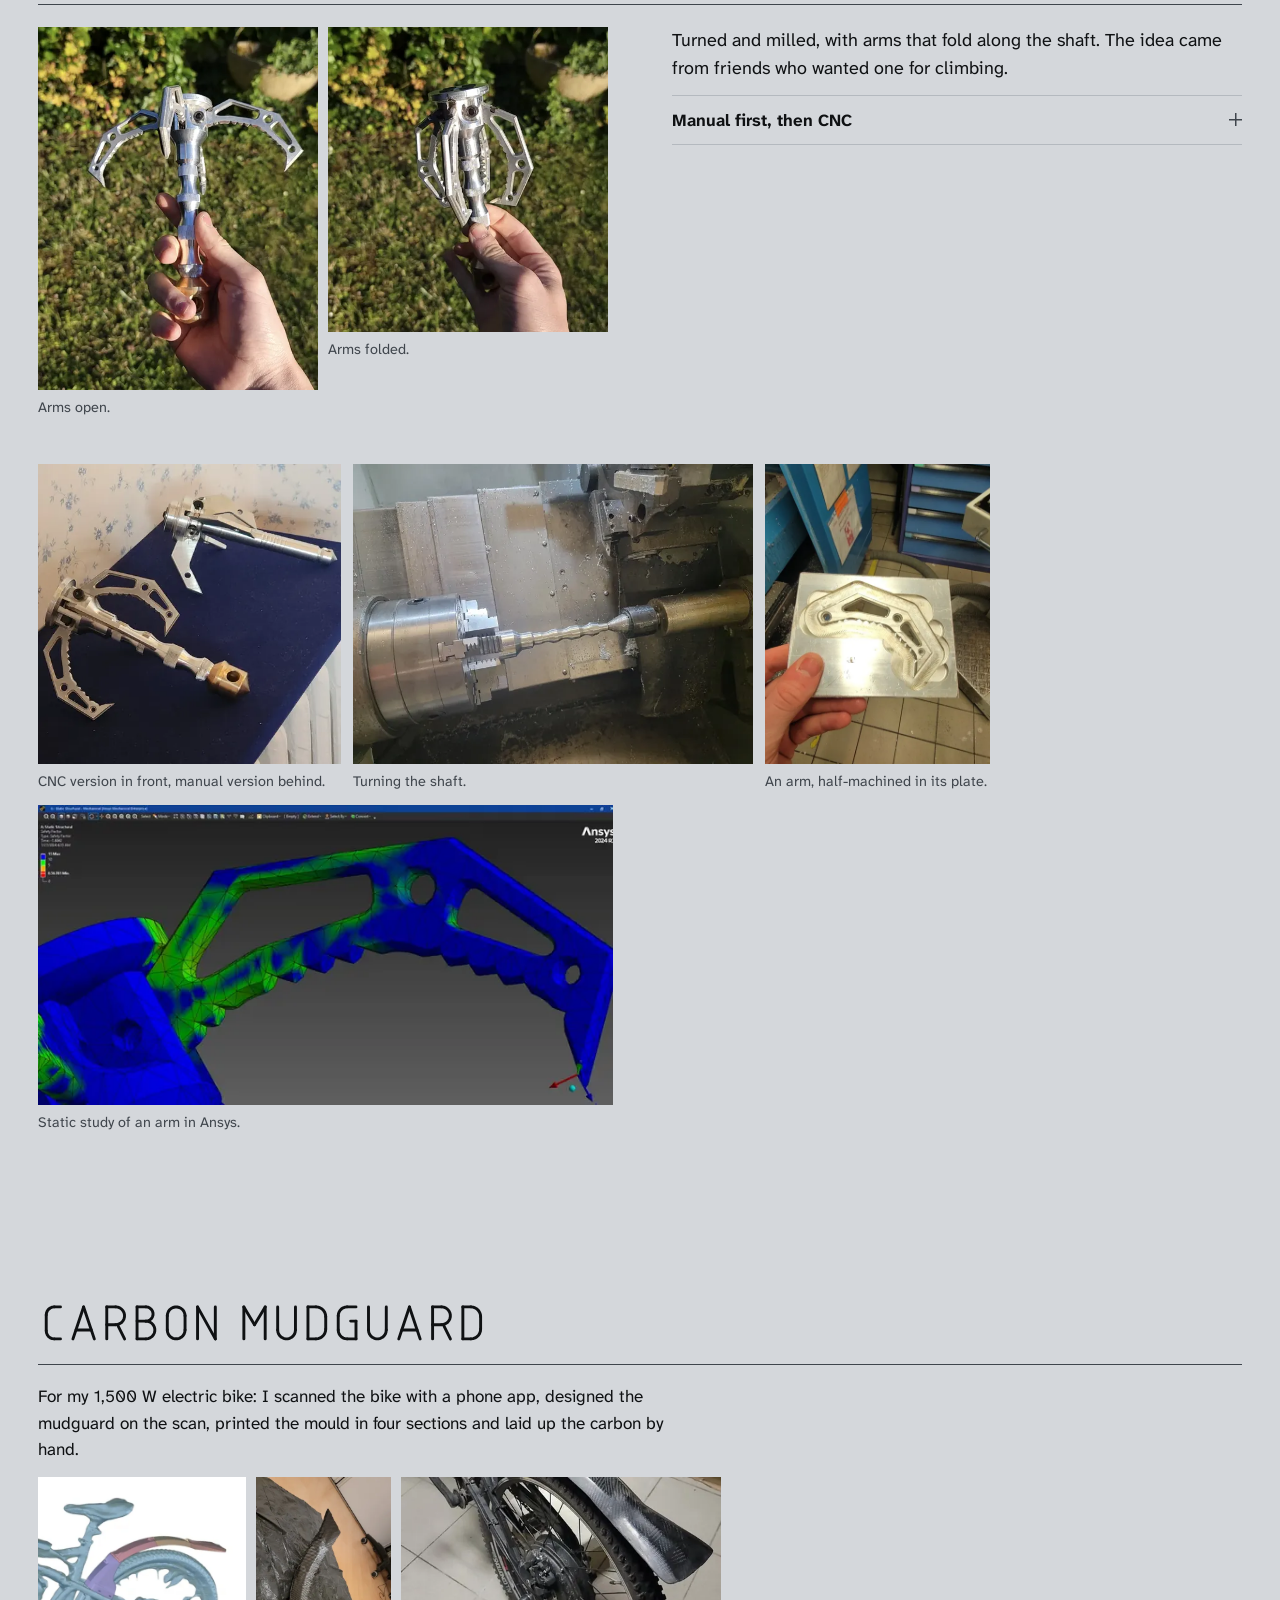
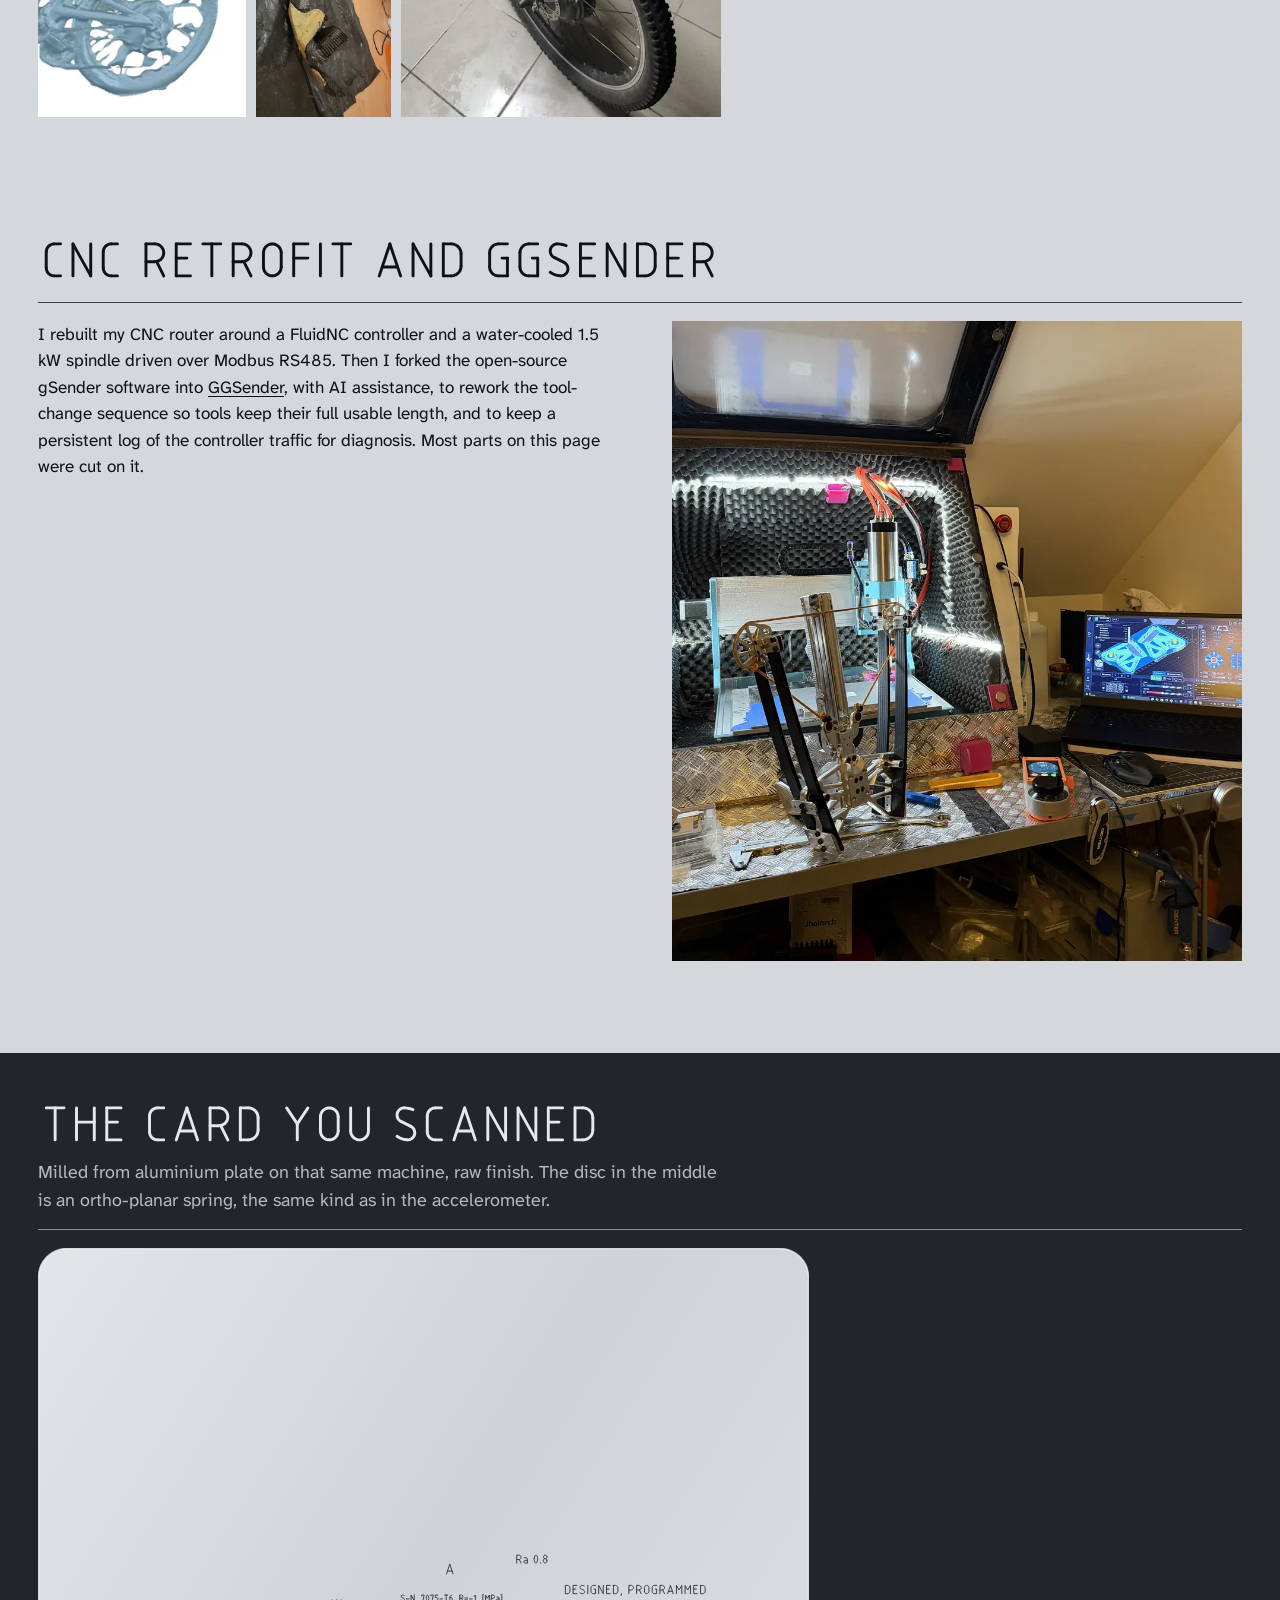
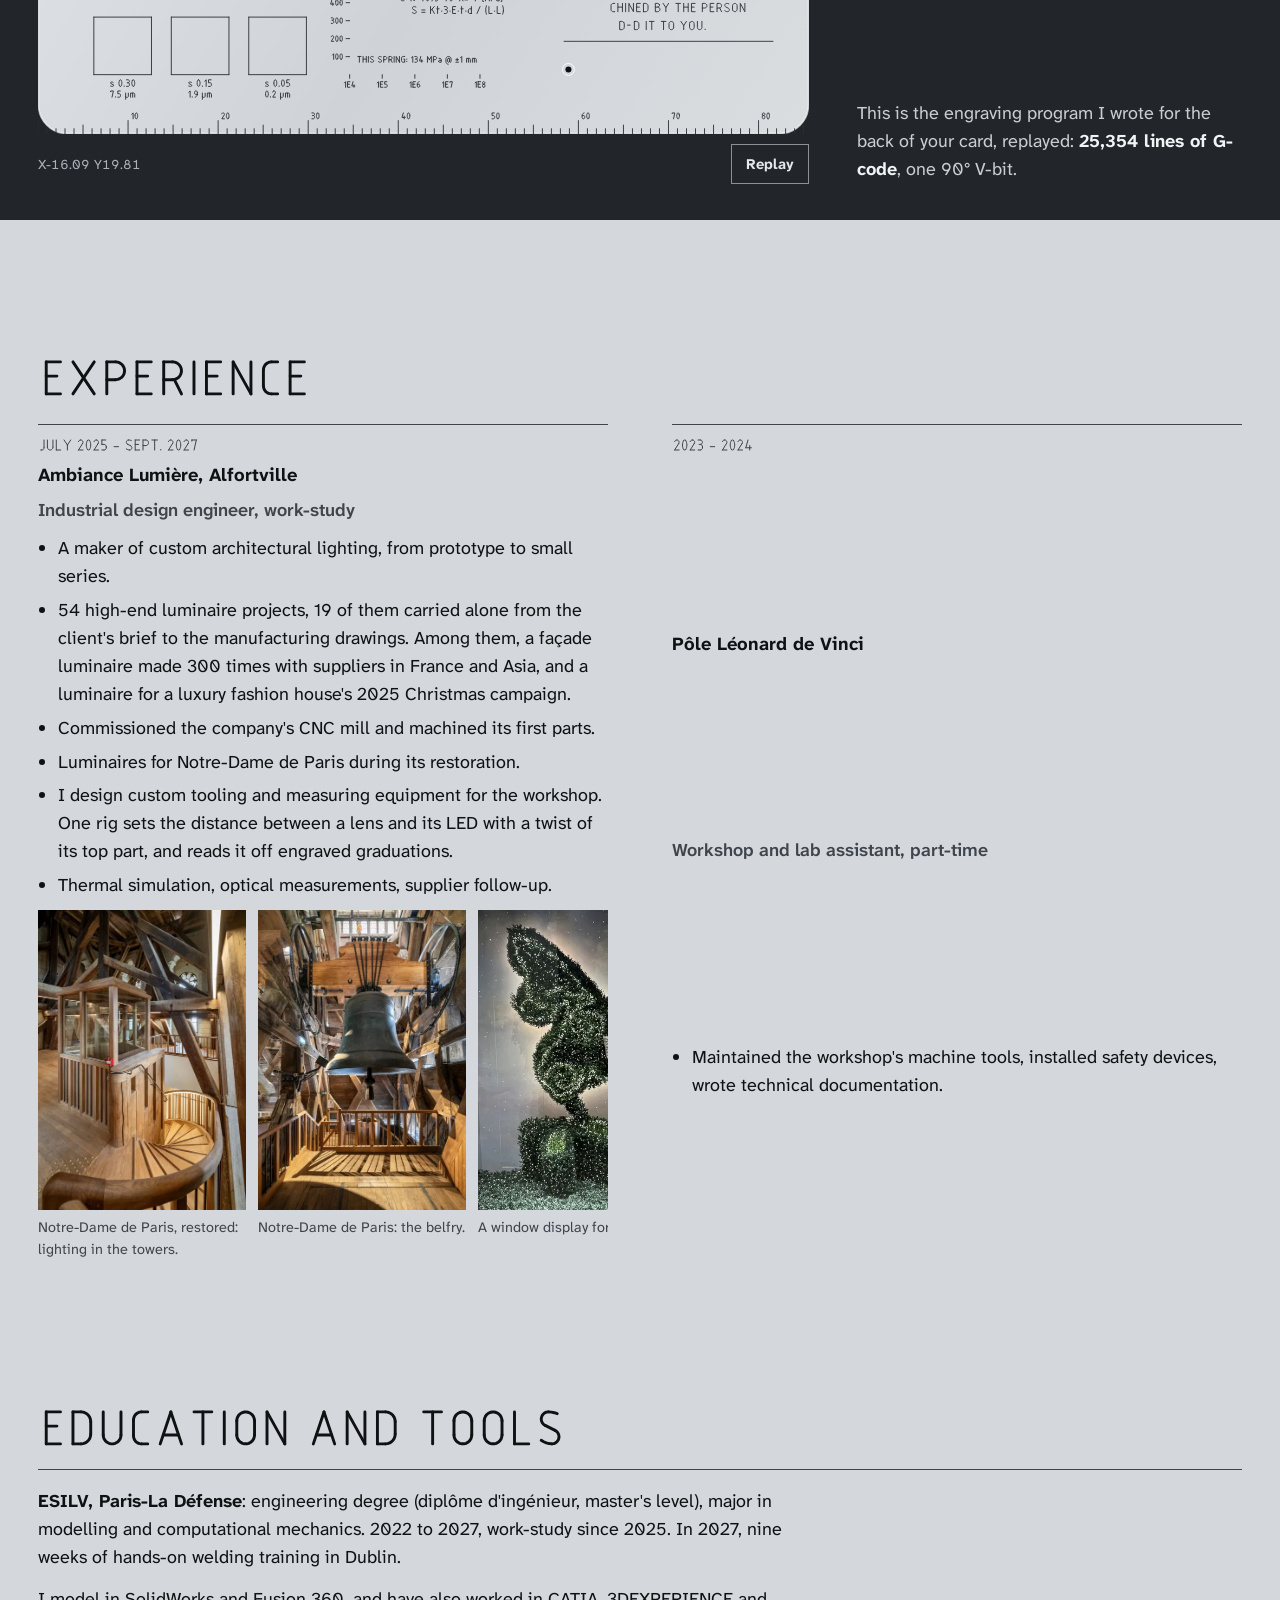
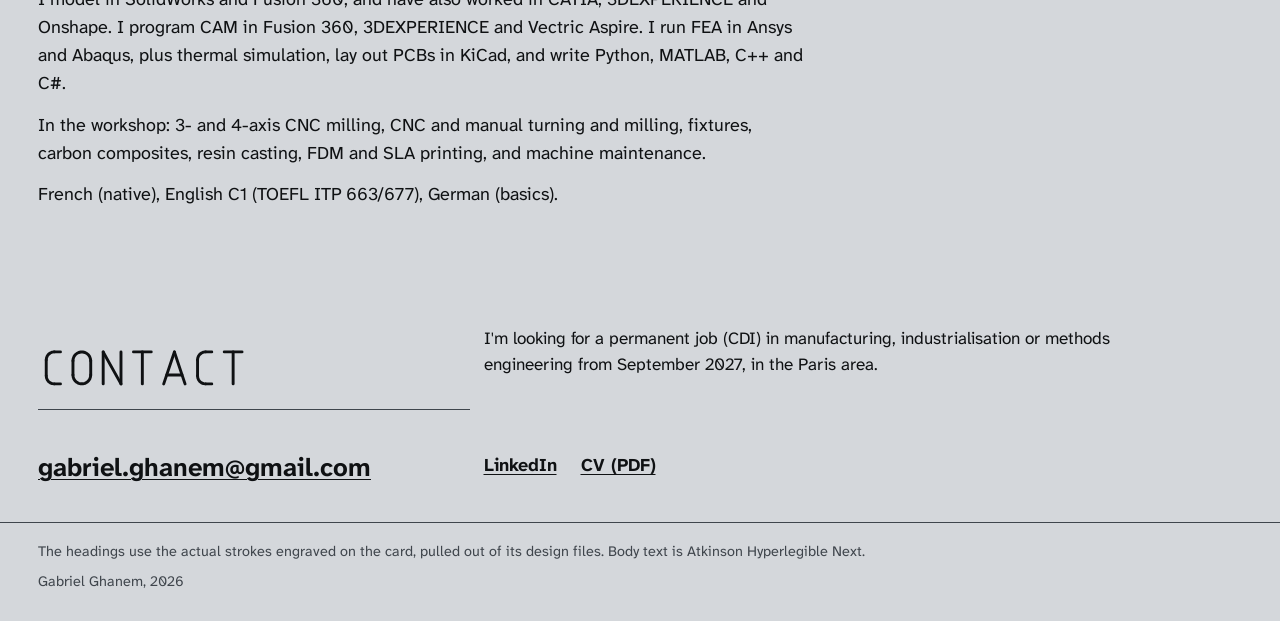
==== commit 19380b86: "Crossbow: the main reason for reverse draw is that the limbs' inertia cancels out Co-Authored-By: Cl" ====
--- a/docs/index.html
+++ b/docs/index.html
@@ -114,7 +114,7 @@
   </div>
   <div class="prose">
 <p class="keep">32 CNC-machined aluminium parts, third iteration after a PETG prototype and a laminated carbon one.</p>
-<details><summary><h3>Why reverse draw</h3></summary><div class="fold"><p>In a reverse-draw crossbow the limbs point back towards the shooter, so the string travels further for the same width and the weight sits closer to the grip. It also makes the cams and the cocking mechanism harder to design, which is the part I wanted to work on.</p></div></details>
+<details><summary><h3>Why reverse draw</h3></summary><div class="fold"><p>In a reverse-draw crossbow the limbs point back towards the shooter. The main reason: the limbs' inertia cancels out, so there's less recoil and the shot is more efficient. The string also travels further for the same width, and the weight sits closer to the grip. The trade-off is that the cams and the cocking mechanism get harder to design, which is the part I wanted to work on.</p></div></details>
 <details><summary><h3>Decisions</h3></summary><div class="fold"><p><b>One model drives everything.</b> The SolidWorks assembly is driven by a shared equations file, so changing one dimension updates every part that depends on it.</p>
 <p><b>Check before cutting aluminium.</b> Each new geometry was tested in POM-C or 3D printed before I machined it. The limbs are glass fibre; I prototyped them in POM.</p>
 <p><b>A simulator for the cocking mechanism.</b> I built it with help from AI: I can change the shape and position of the parts live and the kinematics update instantly, so I can try ideas without going back into CAD.</p>
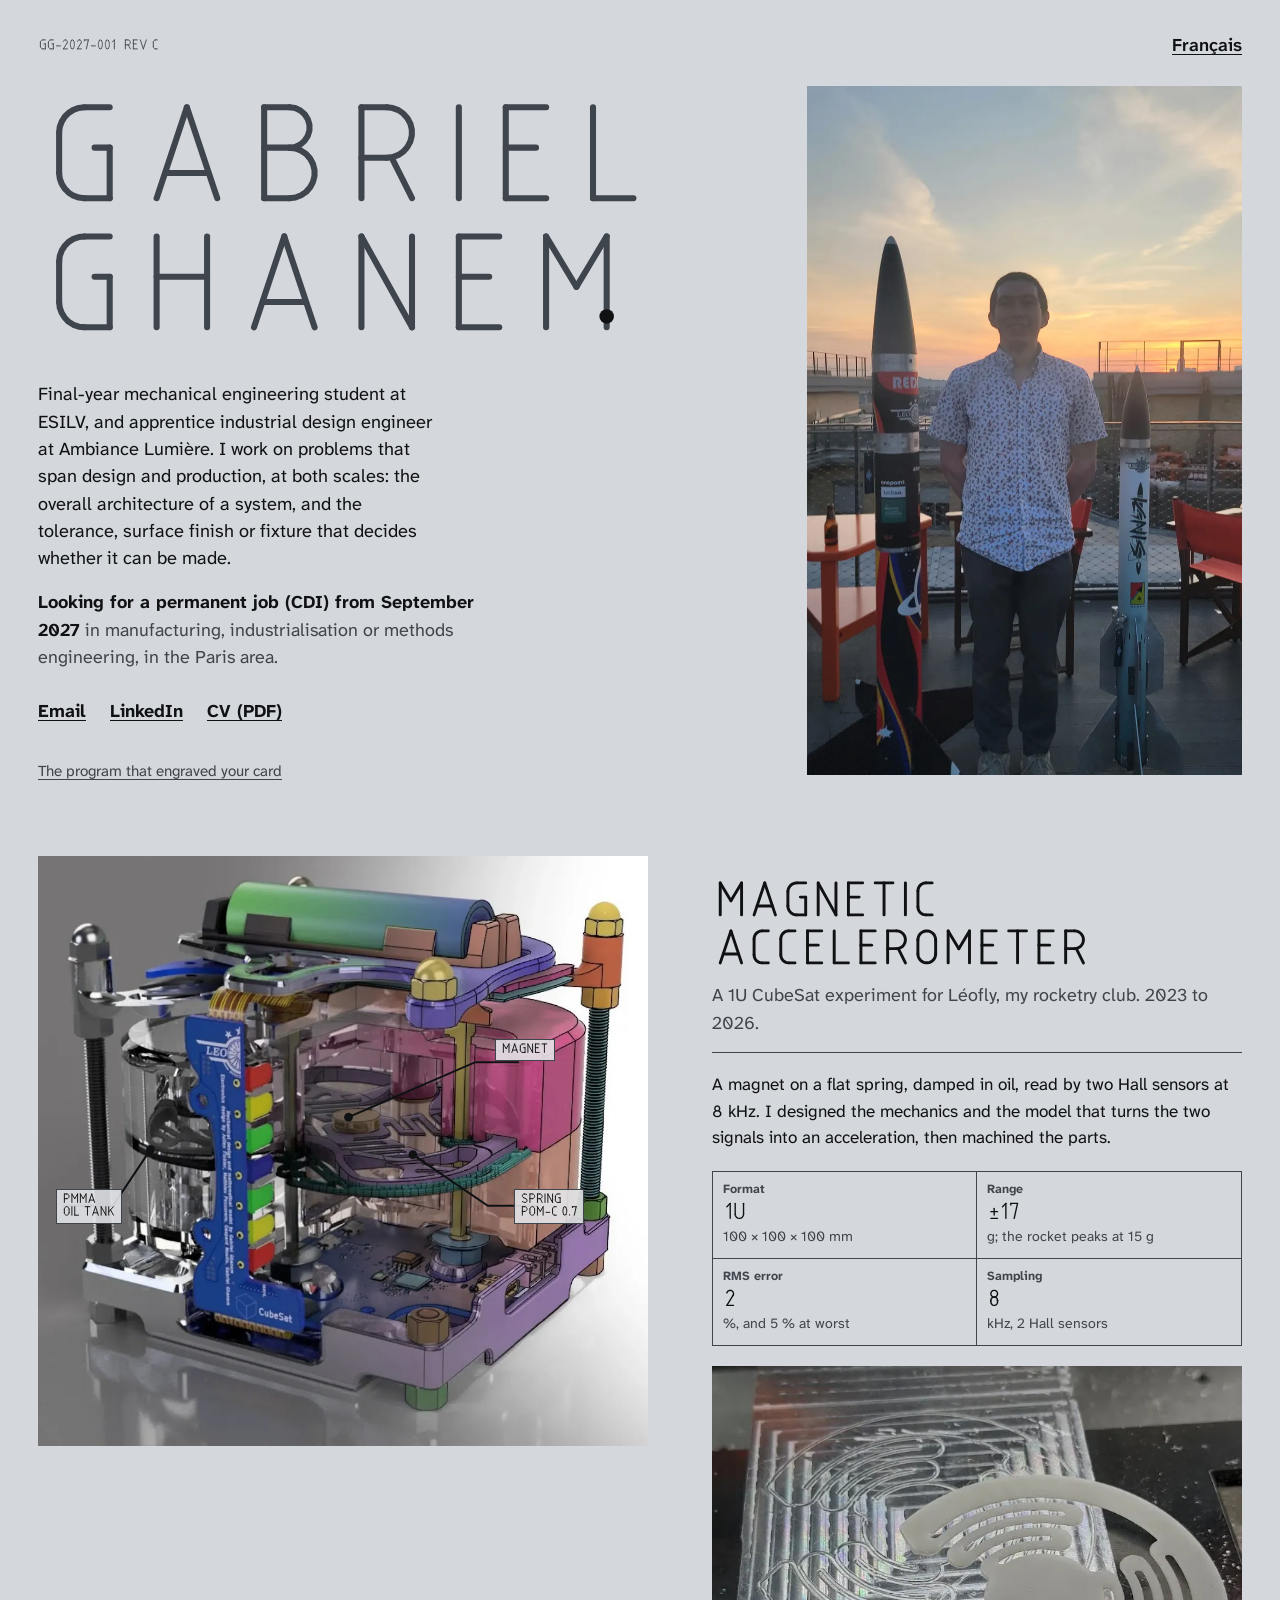
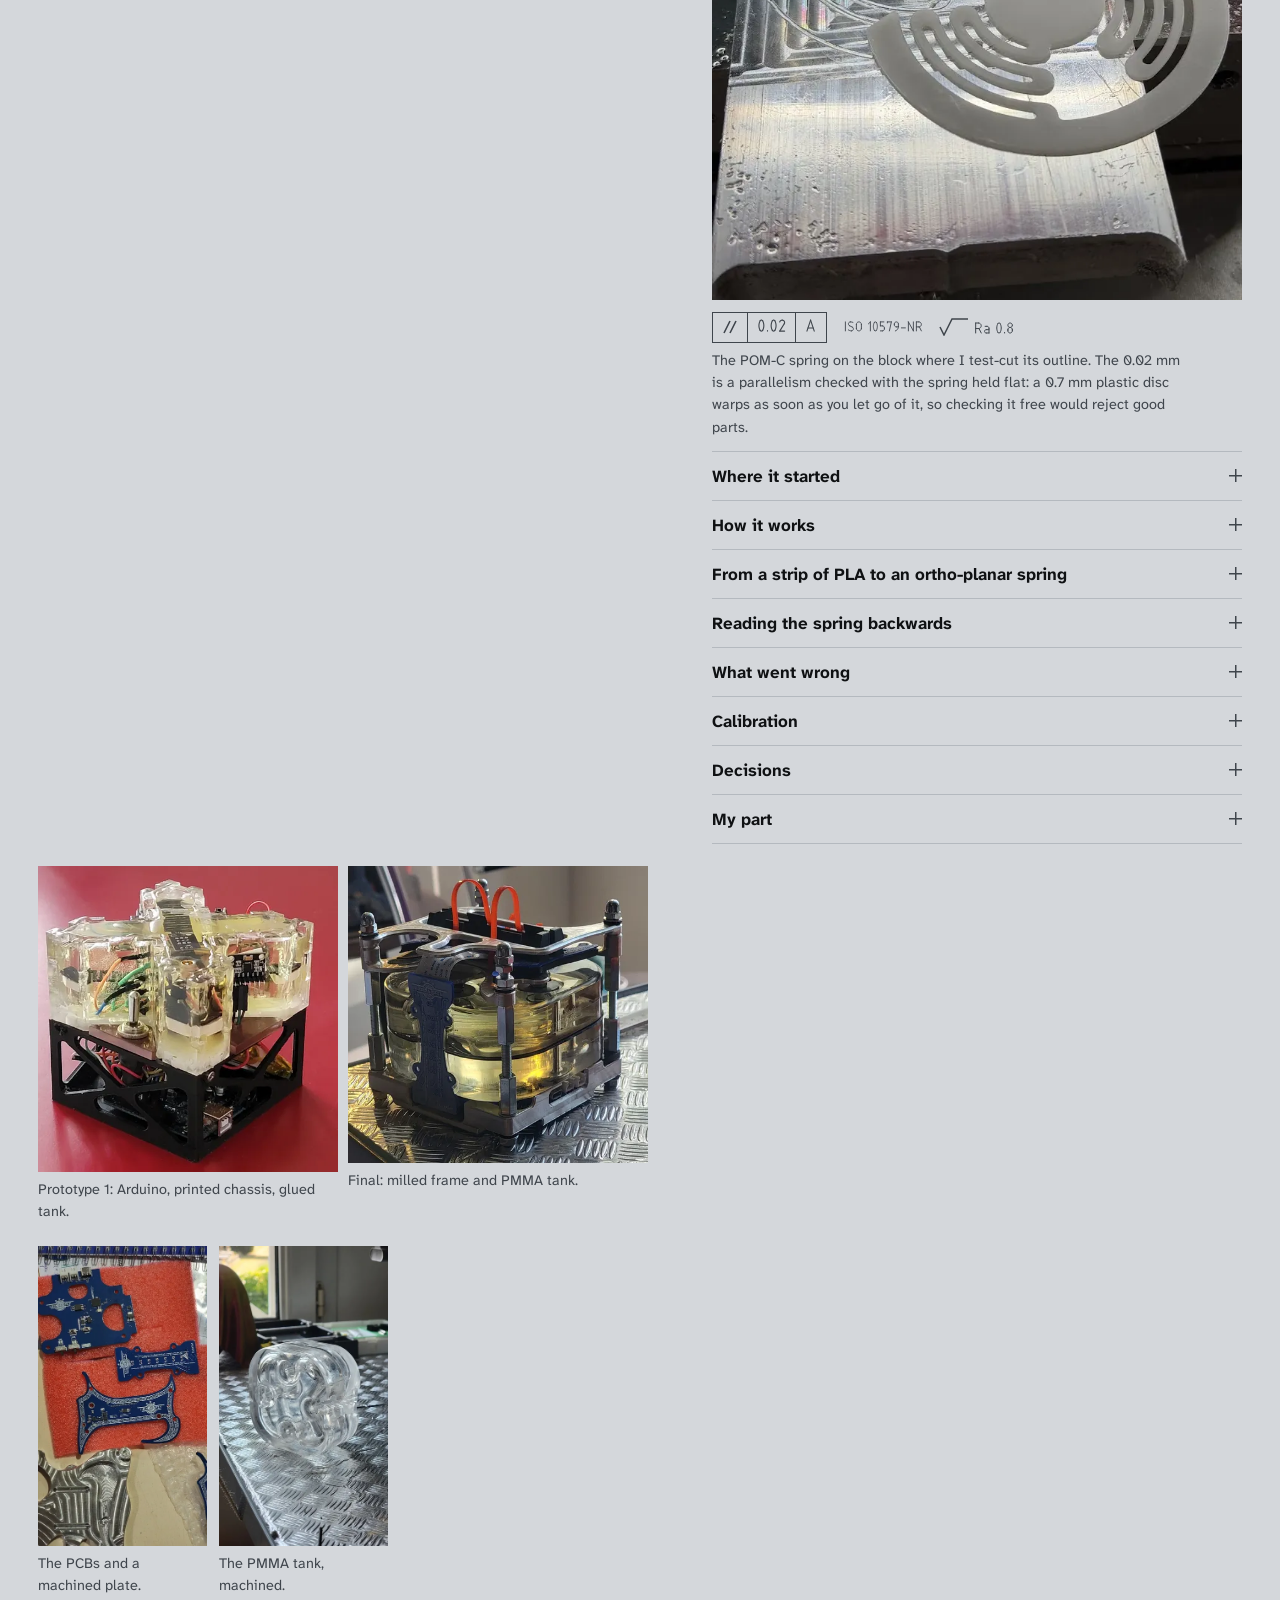
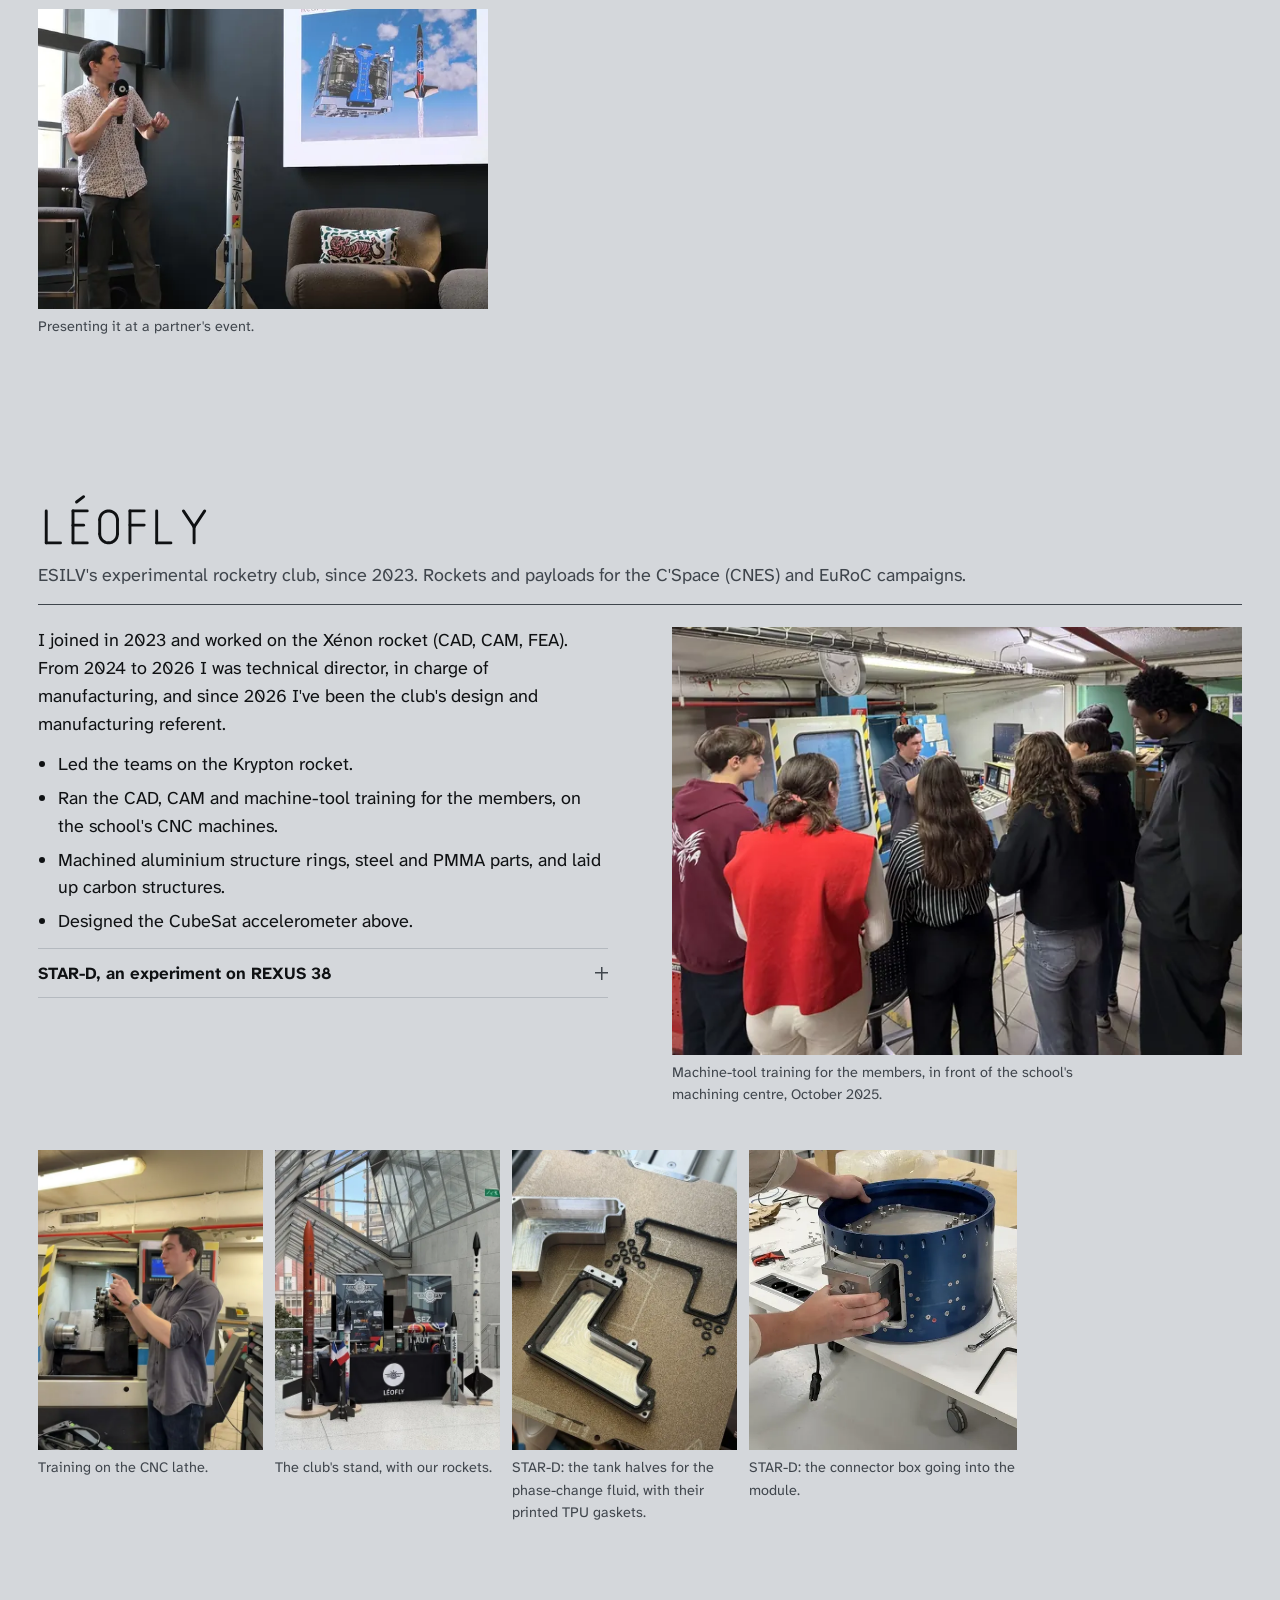
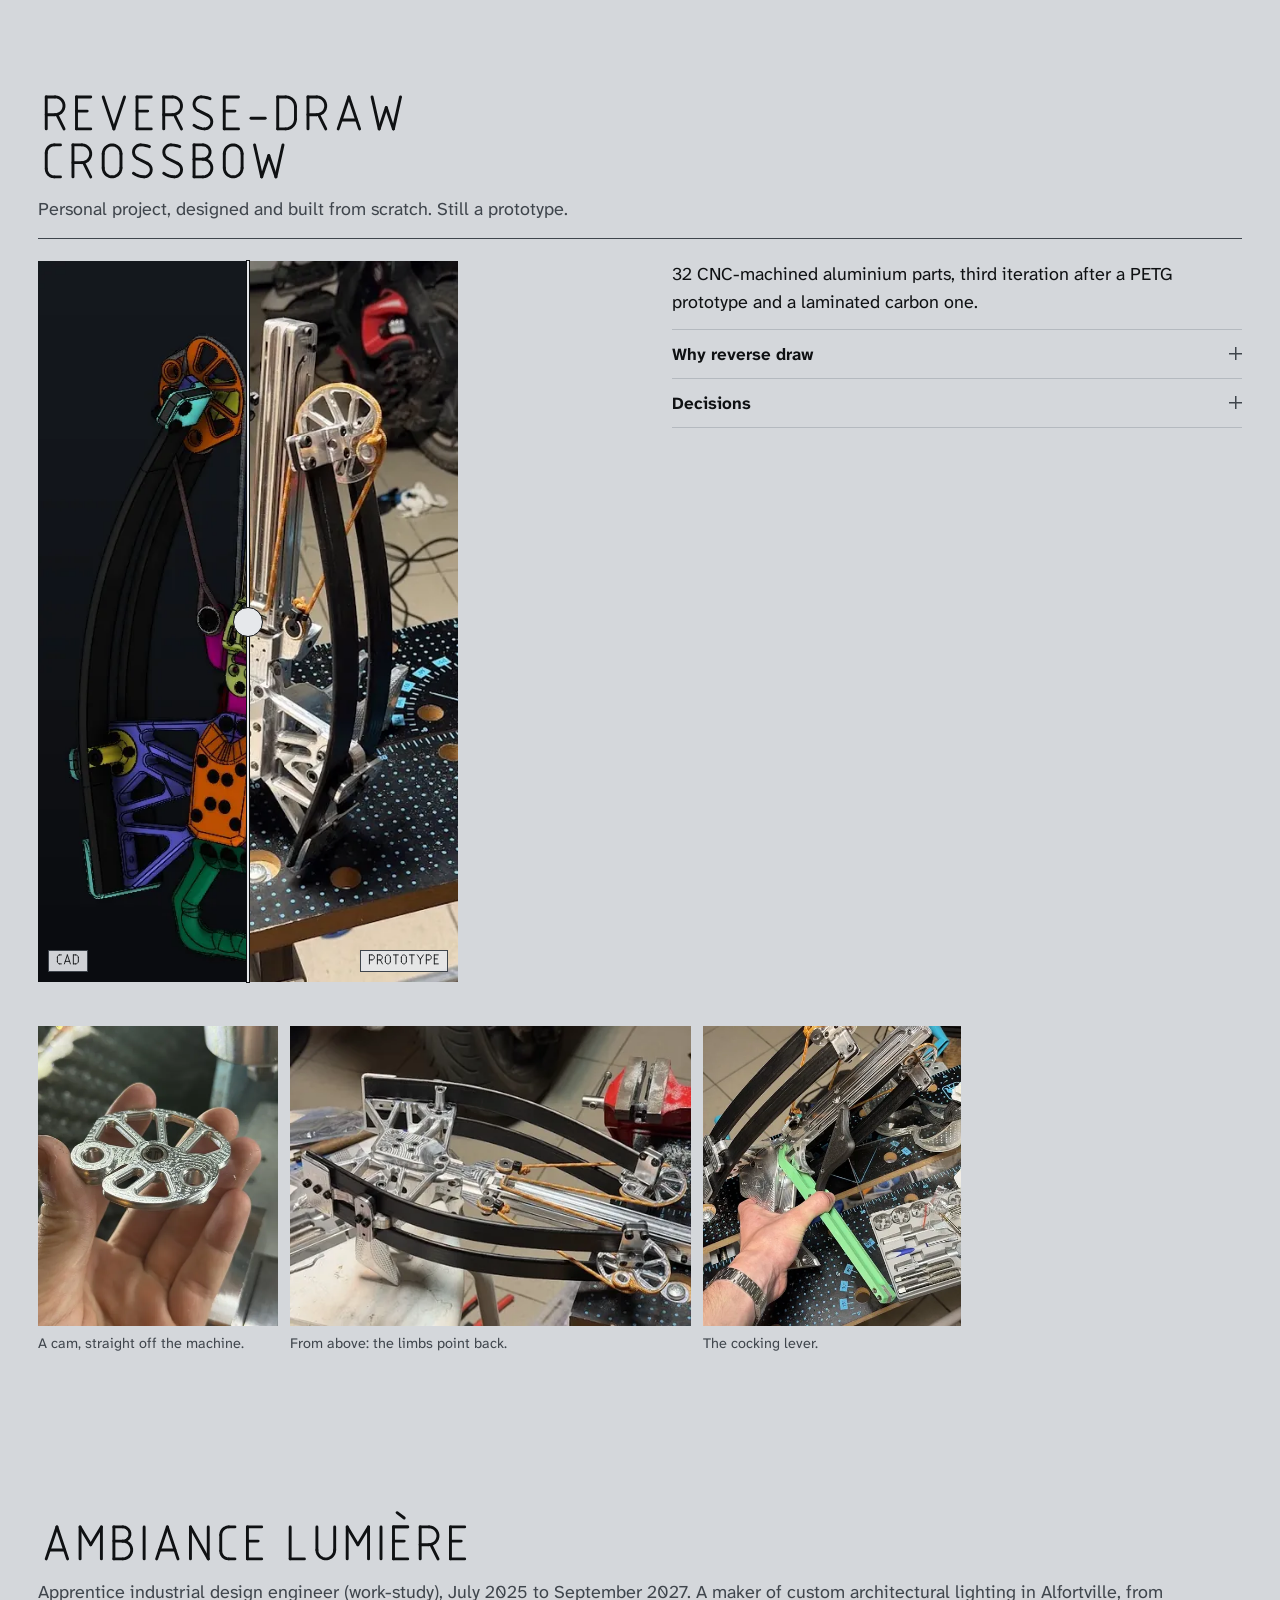
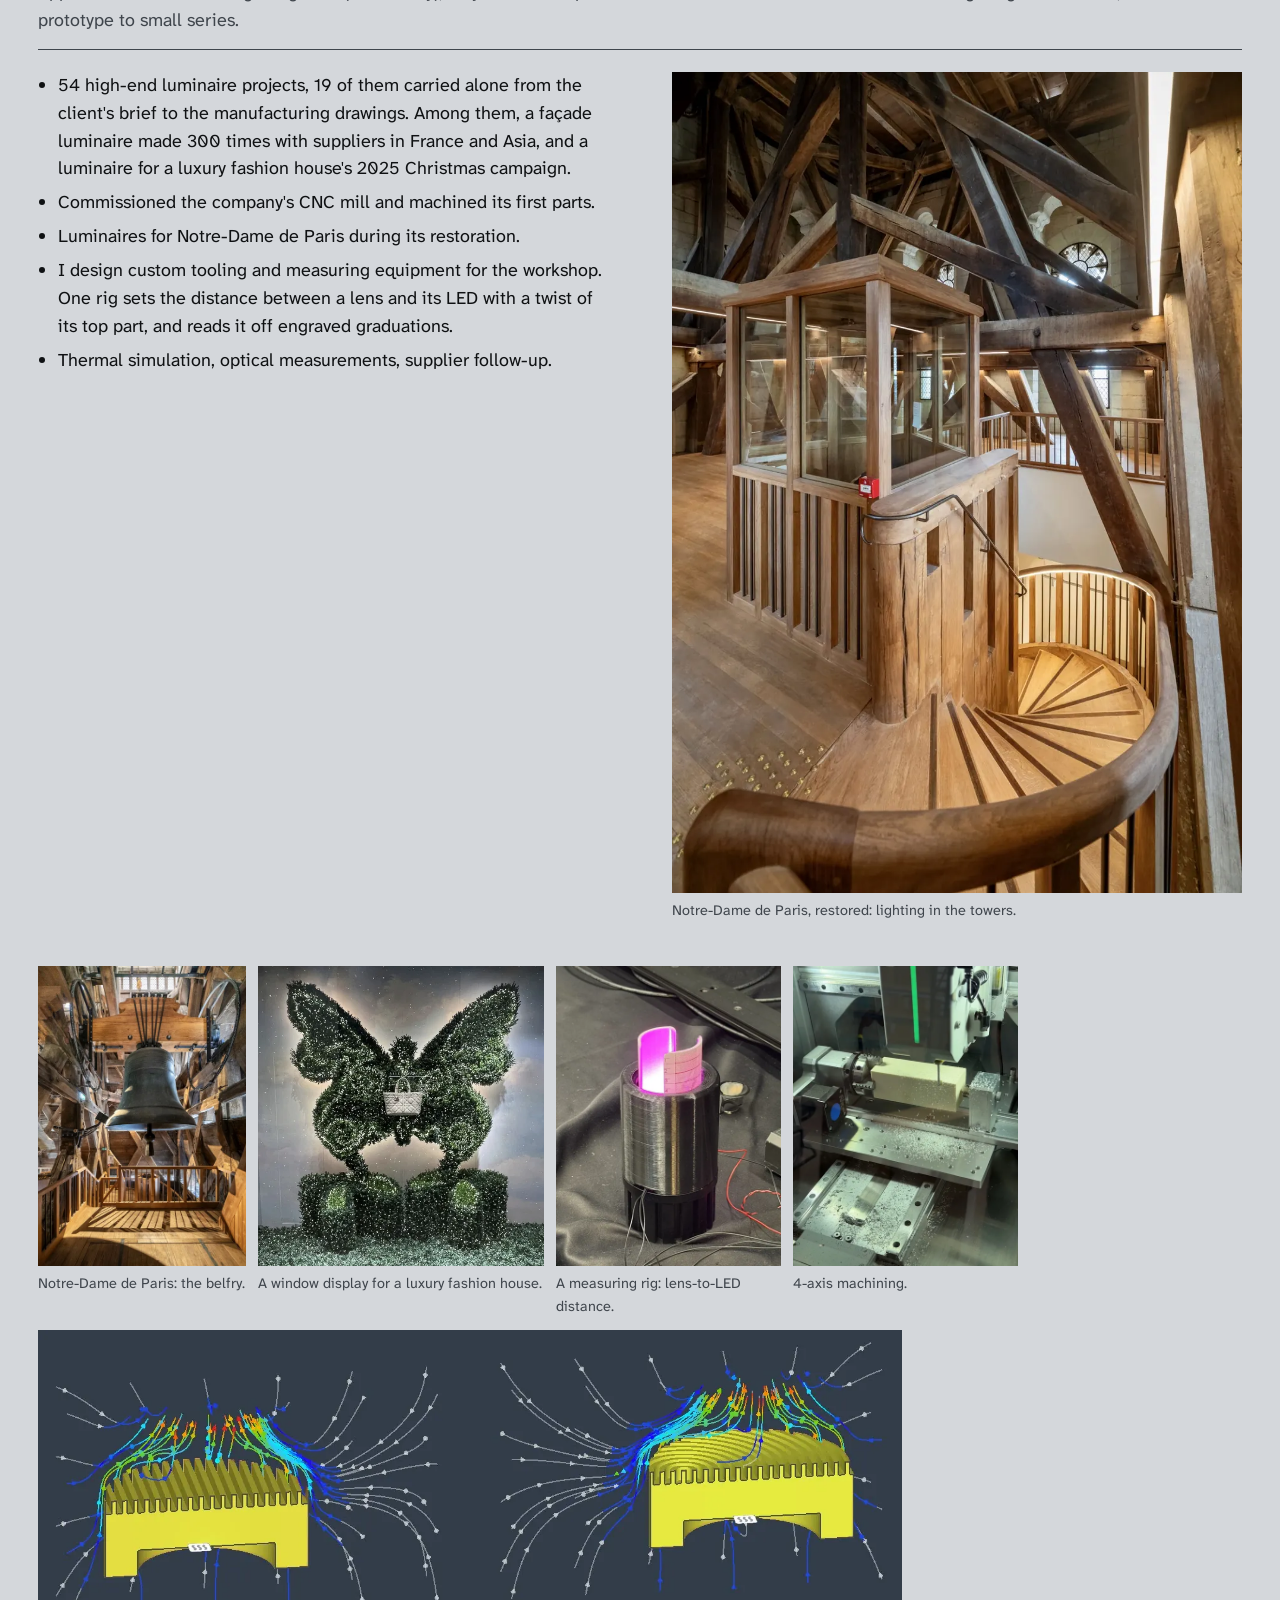
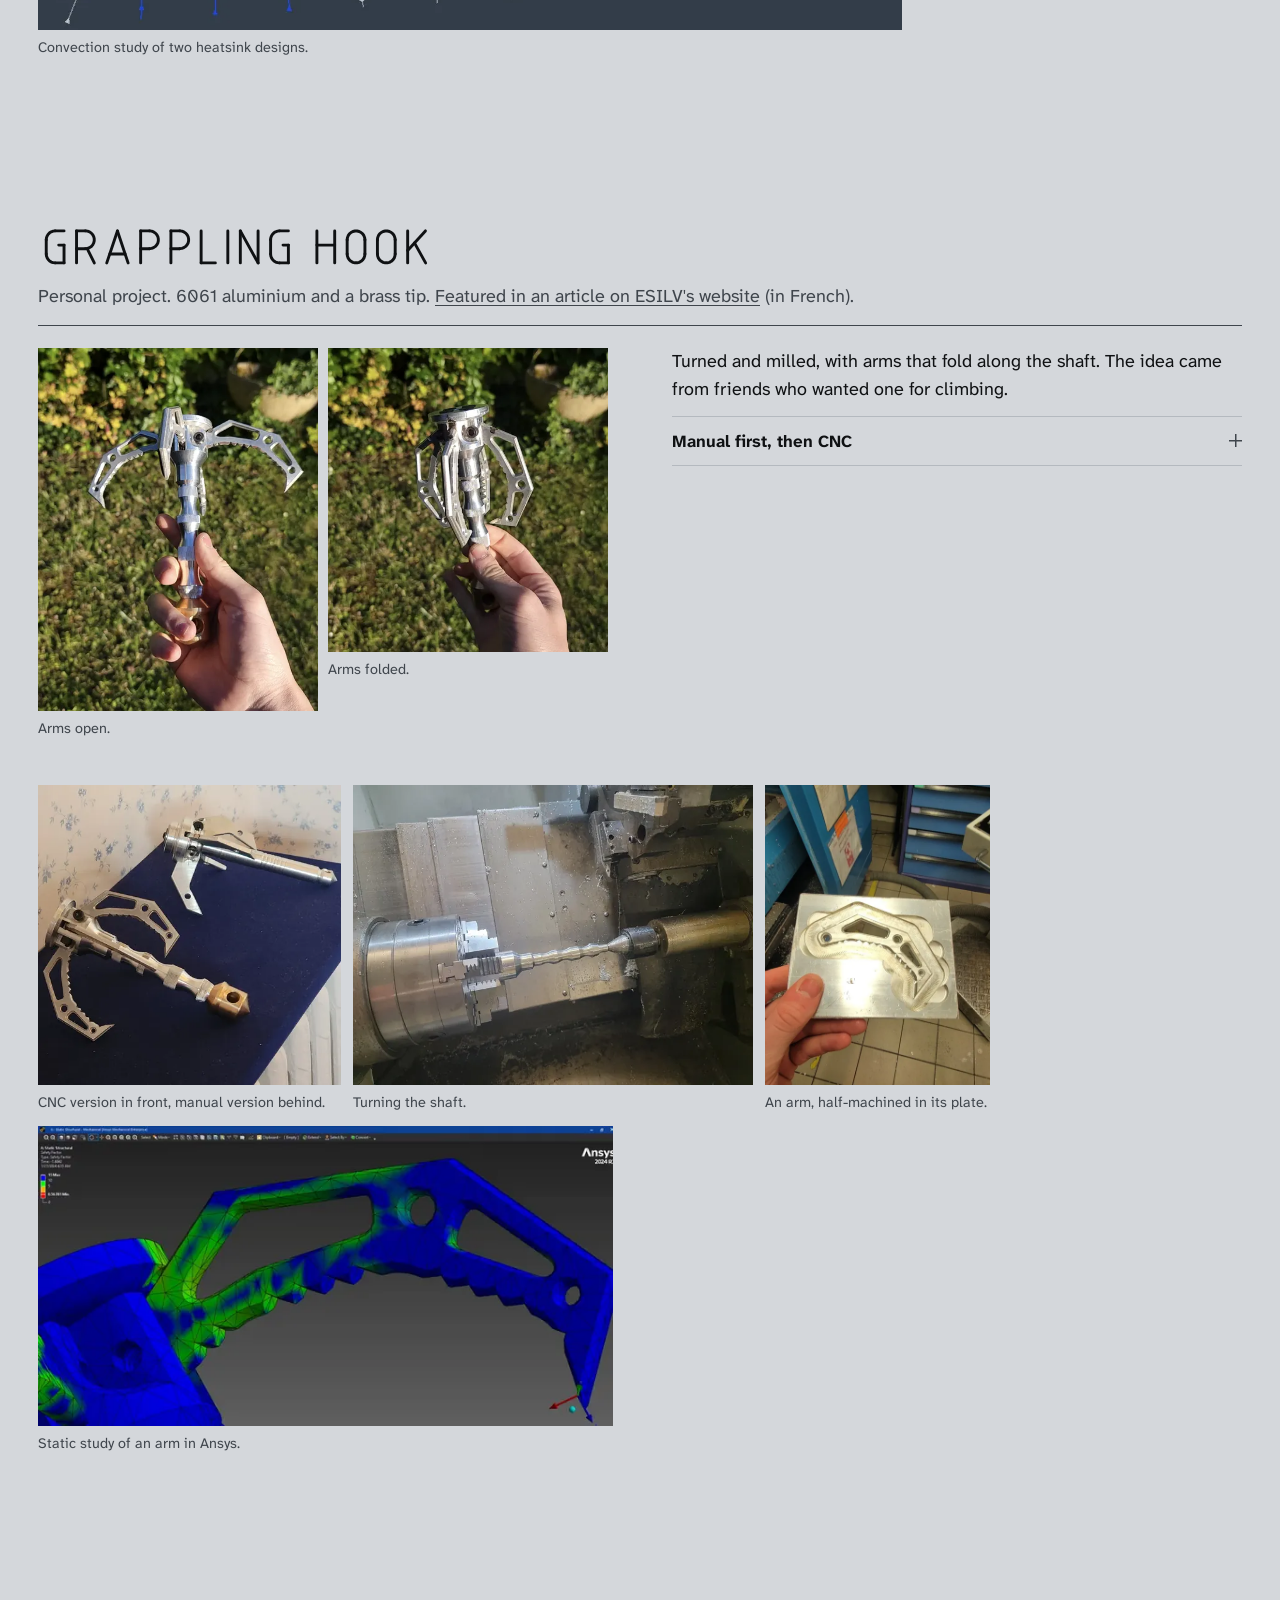
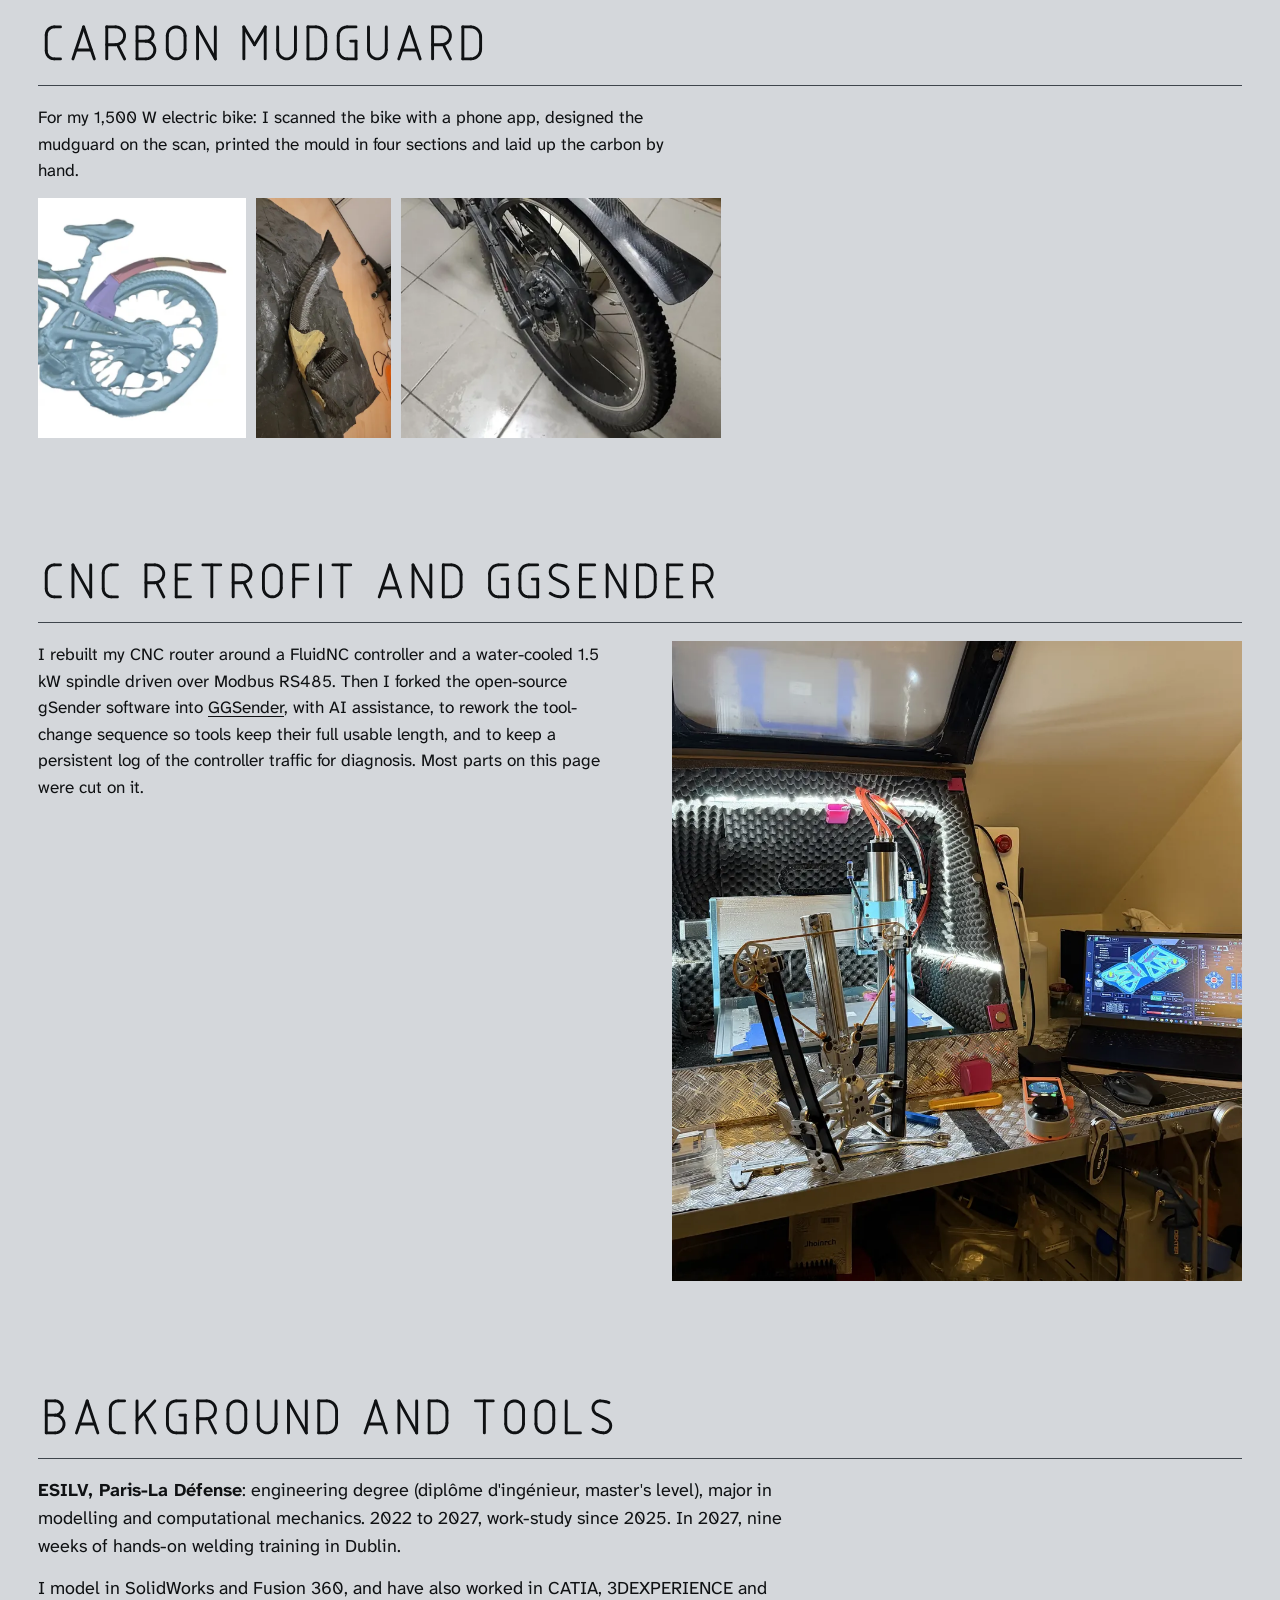
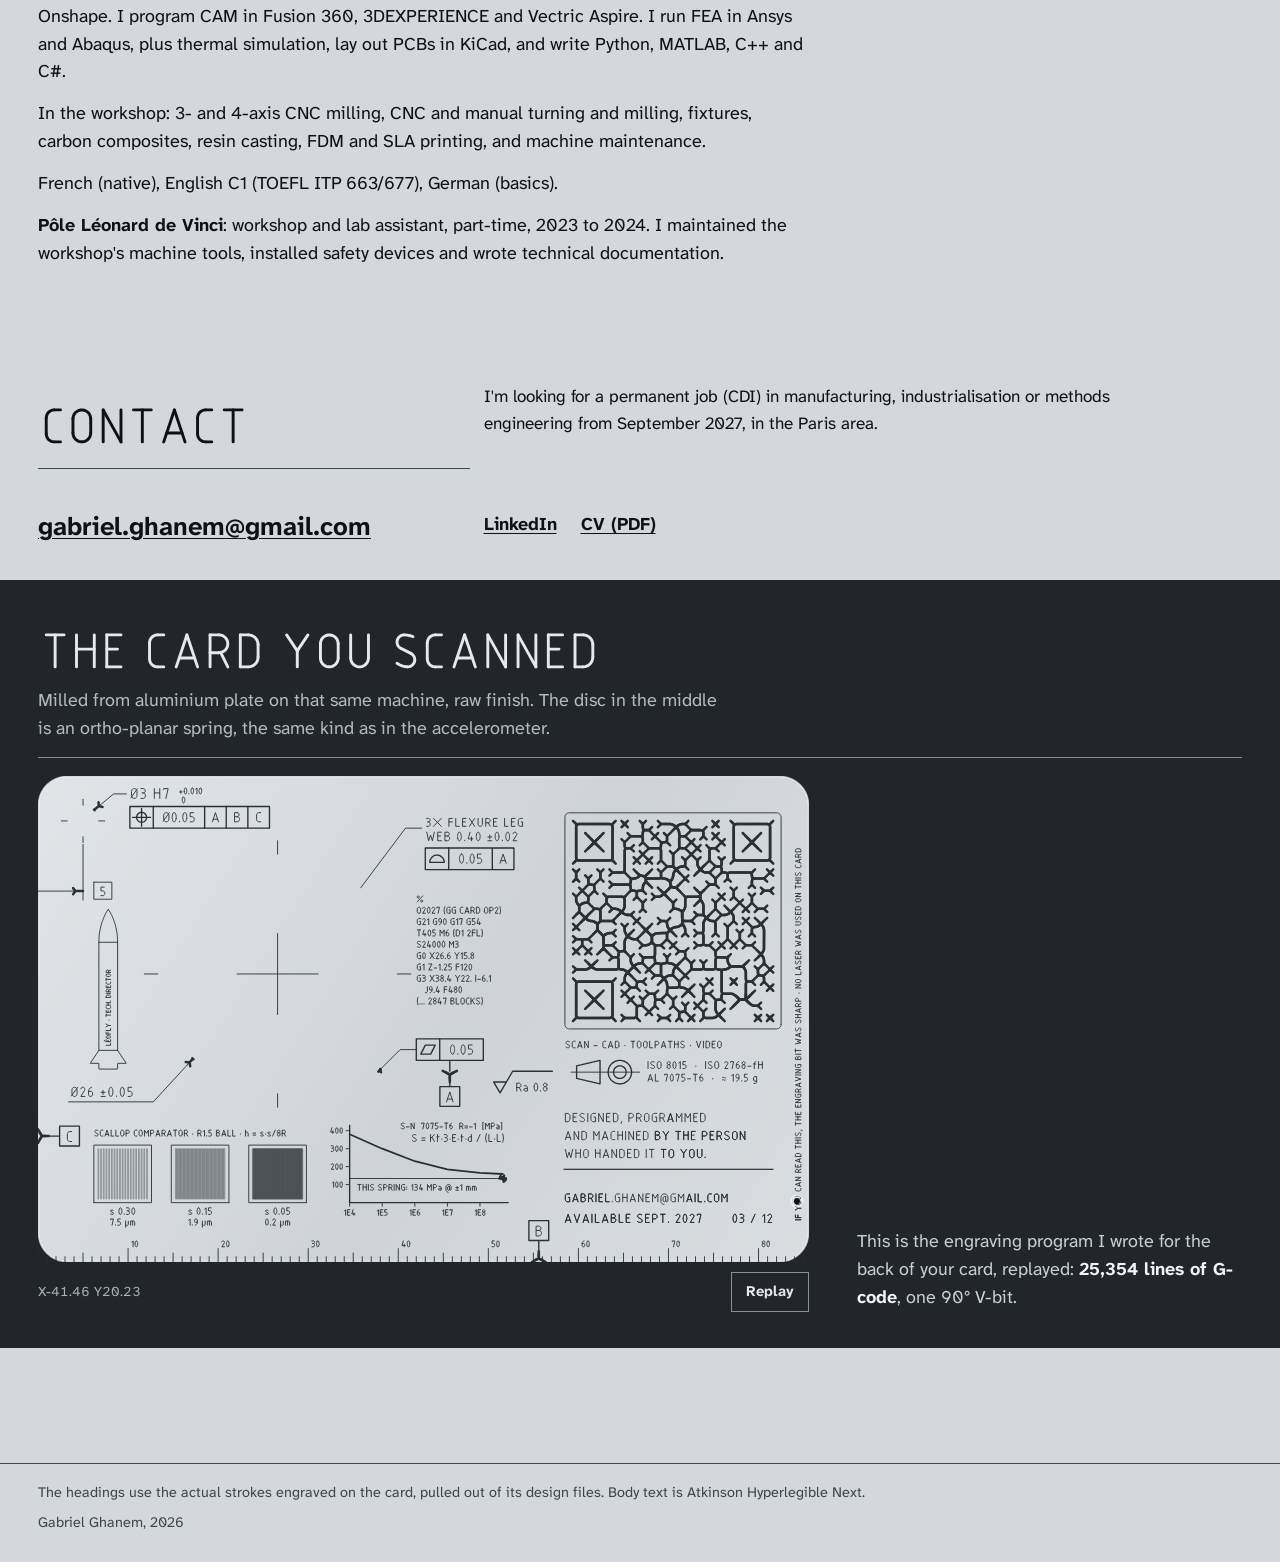
==== commit cae6424c: "Ambiance Lumière as its own section after the crossbow; apprenticeship in the intro; card last - Int" ====
--- a/docs/index.html
+++ b/docs/index.html
@@ -4,13 +4,13 @@
 <meta charset="utf-8">
 <meta name="viewport" content="width=device-width, initial-scale=1, viewport-fit=cover">
 <title>Gabriel Ghanem, mechanical engineer: design and machining</title>
-<meta name="description" content="Final-year mechanical engineering student at ESILV, working across design and production: a CubeSat accelerometer, the tank of a REXUS experiment, a reverse-draw crossbow. Looking for a permanent job in manufacturing or methods engineering from September 2027.">
+<meta name="description" content="Final-year mechanical engineering student at ESILV and apprentice industrial design engineer, working across design and production: a CubeSat accelerometer, the tank of a REXUS experiment, a reverse-draw crossbow. Looking for a permanent job in manufacturing or methods engineering from September 2027.">
 <link rel="canonical" href="https://gabrielgorithme.github.io/CNC-Business-card-/">
 <link rel="alternate" hreflang="en" href="https://gabrielgorithme.github.io/CNC-Business-card-/">
 <link rel="alternate" hreflang="fr" href="https://gabrielgorithme.github.io/CNC-Business-card-/fr/">
 <meta property="og:type" content="website">
 <meta property="og:title" content="Gabriel Ghanem, mechanical engineer: design and machining">
-<meta property="og:description" content="Final-year mechanical engineering student at ESILV, working across design and production: a CubeSat accelerometer, the tank of a REXUS experiment, a reverse-draw crossbow. Looking for a permanent job in manufacturing or methods engineering from September 2027.">
+<meta property="og:description" content="Final-year mechanical engineering student at ESILV and apprentice industrial design engineer, working across design and production: a CubeSat accelerometer, the tank of a REXUS experiment, a reverse-draw crossbow. Looking for a permanent job in manufacturing or methods engineering from September 2027.">
 <meta property="og:url" content="https://gabrielgorithme.github.io/CNC-Business-card-/">
 <meta property="og:image" content="https://gabrielgorithme.github.io/CNC-Business-card-/assets/og.jpg">
 <meta property="og:image:width" content="1200"><meta property="og:image:height" content="630">
@@ -27,7 +27,7 @@
   <h1 class="name"><span class="sr">Gabriel Ghanem</span><svg class="isocp " preserveAspectRatio="xMinYMid meet" viewBox="-0.58 -9.36 61.13 24.80" style="--h:2.8269;--ar:2.4645" aria-hidden="true" focusable="false"><g fill="none" stroke="currentColor" stroke-width="0.585" stroke-linecap="round" stroke-linejoin="round"><path d="M4.88,-4.88L6.34,-4.88"/><path d="M6.34,-4.88L6.34,0.00"/><path d="M6.34,0.00L3.90,0.00"/><path d="M1.46,-2.44L1.46,-6.34"/><path d="M3.90,-8.77L6.34,-8.77"/><path d="M1.46,-2.44L1.52,-1.90L1.71,-1.38L2.00,-0.92L2.38,-0.53L2.84,-0.24L3.36,-0.06L3.90,0.00"/><path d="M3.90,-8.77L3.36,-8.71L2.84,-8.53L2.38,-8.24L2.00,-7.86L1.71,-7.39L1.52,-6.88L1.46,-6.34"/><path d="M10.87,0.00L13.79,-8.77"/><path d="M13.79,-8.77L16.72,0.00"/><path d="M15.86,-2.44L11.72,-2.44"/><path d="M21.25,0.00L23.69,0.00"/><path d="M23.69,-4.88L21.25,-4.88"/><path d="M23.69,-8.77L21.25,-8.77"/><path d="M21.25,-8.77L21.25,0.00"/><path d="M23.69,0.00L24.27,-0.07L24.82,-0.28L25.30,-0.61L25.69,-1.05L25.96,-1.57L26.11,-2.14L26.11,-2.73L25.96,-3.30L25.69,-3.82L25.30,-4.26L24.82,-4.59L24.27,-4.80L23.69,-4.88"/><path d="M23.69,-4.88L24.24,-4.95L24.74,-5.18L25.16,-5.55L25.46,-6.02L25.62,-6.55L25.62,-7.10L25.46,-7.64L25.16,-8.10L24.74,-8.46L24.24,-8.70L23.69,-8.77"/><path d="M30.64,0.00L30.64,-8.77"/><path d="M30.64,-8.77L33.08,-8.77"/><path d="M33.08,-3.90L30.64,-3.90"/><path d="M33.57,-3.90L35.52,0.00"/><path d="M33.08,-3.90L33.66,-3.97L34.21,-4.18L34.69,-4.51L35.08,-4.95L35.36,-5.47L35.50,-6.04L35.50,-6.63L35.36,-7.20L35.08,-7.72L34.69,-8.16L34.21,-8.50L33.66,-8.70L33.08,-8.77"/><path d="M40.04,0.00L40.04,-8.77"/><path d="M48.47,0.00L44.57,0.00"/><path d="M44.57,0.00L44.57,-8.77"/><path d="M44.57,-8.77L48.47,-8.77"/><path d="M47.49,-4.88L44.57,-4.88"/><path d="M52.99,-8.77L52.99,0.00"/><path d="M52.99,0.00L56.89,0.00"/><path d="M4.88,7.58L6.34,7.58"/><path d="M6.34,7.58L6.34,12.46"/><path d="M6.34,12.46L3.90,12.46"/><path d="M1.46,10.02L1.46,6.12"/><path d="M3.90,3.69L6.34,3.69"/><path d="M1.46,10.02L1.52,10.56L1.71,11.08L2.00,11.54L2.38,11.93L2.84,12.22L3.36,12.40L3.90,12.46"/><path d="M3.90,3.69L3.36,3.75L2.84,3.93L2.38,4.22L2.00,4.60L1.71,5.06L1.52,5.58L1.46,6.12"/><path d="M10.87,12.46L10.87,3.69"/><path d="M10.87,7.58L15.74,7.58"/><path d="M15.74,3.69L15.74,12.46"/><path d="M20.27,12.46L23.19,3.69"/><path d="M23.19,3.69L26.12,12.46"/><path d="M25.26,10.02L21.12,10.02"/><path d="M30.64,12.46L30.64,3.69"/><path d="M30.64,3.69L35.52,12.46"/><path d="M35.52,12.46L35.52,3.69"/><path d="M43.94,12.46L40.04,12.46"/><path d="M40.04,12.46L40.04,3.69"/><path d="M40.04,3.69L43.94,3.69"/><path d="M42.97,7.58L40.04,7.58"/><path d="M48.46,12.46L48.46,3.69"/><path d="M48.46,3.69L51.39,8.56"/><path d="M51.39,8.56L54.31,3.69"/><path d="M54.31,3.69L54.31,12.46"/></g></svg></h1>
   <div class="intro">
     <figure class="me"><img src="assets/img/portrait-840.webp" srcset="assets/img/portrait-420.webp 420w, assets/img/portrait-840.webp 840w" sizes="(min-width: 1000px) 34vw, 34vw" width="840" height="1330" alt="Gabriel on a rooftop at sunset, between two of Léofly&#x27;s rockets." fetchpriority="high"></figure>
-    <p class="lead">Mechanical engineering student, final year at ESILV. I work on problems that span design and production, at both scales: the overall architecture of a system, and the tolerance, surface finish or fixture that decides whether it can be made.</p>
+    <p class="lead">Final-year mechanical engineering student at ESILV, and apprentice industrial design engineer at Ambiance Lumière. I work on problems that span design and production, at both scales: the overall architecture of a system, and the tolerance, surface finish or fixture that decides whether it can be made.</p>
   </div>
   <p class="avail"><strong>Looking for a permanent job (CDI) from September 2027</strong> in manufacturing, industrialisation or methods engineering, in the Paris area.</p>
   <nav class="links" aria-label="Contact"><a href="mailto:gabriel.ghanem@gmail.com">Email</a><a href="https://www.linkedin.com/in/gabriel-ghanem-02528a208">LinkedIn</a><a href="assets/cv/gabriel-ghanem-cv-en.pdf">CV (PDF)</a></nav>
@@ -123,6 +123,13 @@
   <div class="media" style="grid-column:1/-1"><div class="strip" tabindex="0" role="group" aria-label="Photos"><figure><img src="assets/img/crossbow-cam-709.webp" srcset="assets/img/crossbow-cam-480.webp 480w, assets/img/crossbow-cam-709.webp 709w" sizes="240px" width="709" height="885" alt="A machined aluminium cam with its bearing, held in the hand." loading="lazy" decoding="async"><figcaption>A cam, straight off the machine.</figcaption></figure><figure><img src="assets/img/crossbow-top-709.webp" srcset="assets/img/crossbow-top-480.webp 480w, assets/img/crossbow-top-709.webp 709w" sizes="401px" width="709" height="530" alt="The prototype seen from above on the bench." loading="lazy" decoding="async"><figcaption>From above: the limbs point back.</figcaption></figure><figure><img src="assets/img/crossbow-lever-709.webp" srcset="assets/img/crossbow-lever-480.webp 480w, assets/img/crossbow-lever-709.webp 709w" sizes="258px" width="709" height="825" alt="The green printed cocking lever in use." loading="lazy" decoding="async"><figcaption>The cocking lever.</figcaption></figure></div></div>
 </section>
 
+<section class="wrap project split" id="ambiance" aria-labelledby="h-ambiance">
+  <div class="head"><h2 id="h-ambiance"><span class="sr">Ambiance Lumière</span><svg class="isocp " preserveAspectRatio="xMinYMid meet" viewBox="-0.80 -9.57 119.78 12.77" style="--h:1.4554;--ar:9.3800" aria-hidden="true" focusable="false"><g fill="none" stroke="currentColor" stroke-width="0.798" stroke-linecap="round" stroke-linejoin="round"><path d="M1.46,0.00L4.39,-8.77"/><path d="M4.39,-8.77L7.31,0.00"/><path d="M6.46,-2.44L2.31,-2.44"/><path d="M10.74,0.00L10.74,-8.77"/><path d="M10.74,-8.77L13.66,-3.90"/><path d="M13.66,-3.90L16.59,-8.77"/><path d="M16.59,-8.77L16.59,0.00"/><path d="M20.02,0.00L22.46,0.00"/><path d="M22.46,-4.88L20.02,-4.88"/><path d="M22.46,-8.77L20.02,-8.77"/><path d="M20.02,-8.77L20.02,0.00"/><path d="M22.46,0.00L23.04,-0.07L23.59,-0.28L24.08,-0.61L24.47,-1.05L24.74,-1.57L24.88,-2.14L24.88,-2.73L24.74,-3.30L24.47,-3.82L24.08,-4.26L23.59,-4.59L23.04,-4.80L22.46,-4.88"/><path d="M22.46,-4.88L23.01,-4.95L23.51,-5.18L23.93,-5.55L24.23,-6.02L24.39,-6.55L24.39,-7.10L24.23,-7.64L23.93,-8.10L23.51,-8.46L23.01,-8.70L22.46,-8.77"/><path d="M28.31,0.00L28.31,-8.77"/><path d="M31.74,0.00L34.67,-8.77"/><path d="M34.67,-8.77L37.59,0.00"/><path d="M36.74,-2.44L32.59,-2.44"/><path d="M41.01,0.00L41.01,-8.77"/><path d="M41.01,-8.77L45.89,0.00"/><path d="M45.89,0.00L45.89,-8.77"/><path d="M53.21,0.00L51.51,0.00"/><path d="M49.32,-2.20L49.32,-6.58"/><path d="M51.51,-8.77L53.21,-8.77"/><path d="M49.32,-2.20L49.39,-1.62L49.61,-1.10L49.95,-0.64L50.41,-0.29L50.94,-0.07L51.51,0.00"/><path d="M51.51,-8.77L50.94,-8.70L50.41,-8.48L49.95,-8.13L49.61,-7.68L49.39,-7.15L49.32,-6.58"/><path d="M60.54,0.00L56.64,0.00"/><path d="M56.64,0.00L56.64,-8.77"/><path d="M56.64,-8.77L60.54,-8.77"/><path d="M59.56,-4.88L56.64,-4.88"/><path d="M68.36,-8.77L68.36,0.00"/><path d="M68.36,0.00L72.27,0.00"/><path d="M75.69,-8.77L75.69,-2.44"/><path d="M80.57,-2.44L80.57,-8.77"/><path d="M75.69,-2.44L75.76,-1.85L75.97,-1.30L76.30,-0.82L76.75,-0.43L77.27,-0.16L77.84,-0.01L78.43,-0.01L79.00,-0.16L79.52,-0.43L79.95,-0.82L80.29,-1.30L80.49,-1.85L80.57,-2.44"/><path d="M84.00,0.00L84.00,-8.77"/><path d="M84.00,-8.77L86.92,-3.90"/><path d="M86.92,-3.90L89.85,-8.77"/><path d="M89.85,-8.77L89.85,0.00"/><path d="M93.27,0.00L93.27,-8.77"/><path d="M100.60,0.00L96.70,0.00"/><path d="M96.70,0.00L96.70,-8.77"/><path d="M96.70,-8.77L100.60,-8.77"/><path d="M99.62,-4.88L96.70,-4.88"/><path d="M100.60,-8.77L96.70,-8.77"/><path d="M99.63,-11.21L97.68,-12.67"/><path d="M104.02,0.00L104.02,-8.77"/><path d="M104.02,-8.77L106.46,-8.77"/><path d="M106.46,-3.90L104.02,-3.90"/><path d="M106.95,-3.90L108.90,0.00"/><path d="M106.46,-3.90L107.04,-3.97L107.59,-4.18L108.07,-4.51L108.46,-4.95L108.74,-5.47L108.88,-6.04L108.88,-6.63L108.74,-7.20L108.46,-7.72L108.07,-8.16L107.59,-8.50L107.04,-8.70L106.46,-8.77"/><path d="M116.22,0.00L112.32,0.00"/><path d="M112.32,0.00L112.32,-8.77"/><path d="M112.32,-8.77L116.22,-8.77"/><path d="M115.25,-4.88L112.32,-4.88"/></g></svg></h2><p class="ctx">Apprentice industrial design engineer (work-study), July 2025 to September 2027. A maker of custom architectural lighting in Alfortville, from prototype to small series.</p></div>
+  <div class="prose"><ul><li>54 high-end luminaire projects, 19 of them carried alone from the client's brief to the manufacturing drawings. Among them, a façade luminaire made 300 times with suppliers in France and Asia, and a luminaire for a luxury fashion house's 2025 Christmas campaign.</li><li>Commissioned the company's CNC mill and machined its first parts.</li><li>Luminaires for Notre-Dame de Paris during its restoration.</li><li>I design custom tooling and measuring equipment for the workshop. One rig sets the distance between a lens and its LED with a twist of its top part, and reads it off engraved graduations.</li><li>Thermal simulation, optical measurements, supplier follow-up.</li></ul></div>
+  <figure><img src="assets/img/ambiance-notredame-960.webp" srcset="assets/img/ambiance-notredame-480.webp 480w, assets/img/ambiance-notredame-960.webp 960w" sizes="(min-width: 1000px) 45vw, 100vw" width="960" height="1383" alt="Oak spiral staircase under the medieval timber frame of a Notre-Dame tower, lit by linear luminaires in the handrail and along the beams." loading="lazy" decoding="async"><figcaption>Notre-Dame de Paris, restored: lighting in the towers.</figcaption></figure>
+  <div class="media" style="grid-column:1/-1"><div class="strip" tabindex="0" role="group" aria-label="Photos"><figure><img src="assets/img/ambiance-belfry-960.webp" srcset="assets/img/ambiance-belfry-480.webp 480w, assets/img/ambiance-belfry-960.webp 960w" sizes="208px" width="960" height="1387" alt="A bronze bell in its timber belfry at Notre-Dame, lit from below the beams." loading="lazy" decoding="async"><figcaption>Notre-Dame de Paris: the belfry.</figcaption></figure><figure><img src="assets/img/ambiance-showcase-960.webp" srcset="assets/img/ambiance-showcase-480.webp 480w, assets/img/ambiance-showcase-960.webp 960w" sizes="287px" width="960" height="1005" alt="Shop-window display for a luxury fashion house: a topiary butterfly studded with points of light, a bag at its centre." loading="lazy" decoding="async"><figcaption>A window display for a luxury fashion house.</figcaption></figure><figure><img src="assets/img/ambiance-rig-709.webp" srcset="assets/img/ambiance-rig-480.webp 480w, assets/img/ambiance-rig-709.webp 709w" sizes="225px" width="709" height="945" alt="Printed rig holding a flexible LED strip under magenta light." loading="lazy" decoding="async"><figcaption>A measuring rig: lens-to-LED distance.</figcaption></figure><figure><img src="assets/img/ambiance-4axis-709.webp" srcset="assets/img/ambiance-4axis-480.webp 480w, assets/img/ambiance-4axis-709.webp 709w" sizes="225px" width="709" height="945" alt="A block being machined on a 4-axis mill with a rotary axis." loading="lazy" decoding="async"><figcaption>4-axis machining.</figcaption></figure><figure><img src="assets/img/ambiance-cfd-1368.webp" srcset="assets/img/ambiance-cfd-640.webp 640w, assets/img/ambiance-cfd-1368.webp 1368w" sizes="864px" width="1368" height="475" alt="Convection streamlines around two heatsink designs: straight fins and concentric rings." loading="lazy" decoding="async"><figcaption>Convection study of two heatsink designs.</figcaption></figure></div></div>
+</section>
+
 <section class="wrap project split" id="hook" aria-labelledby="h-hook">
   <div class="head"><h2 id="h-hook"><span class="sr">Grappling hook</span><svg class="isocp " preserveAspectRatio="xMinYMid meet" viewBox="-0.80 -9.57 109.05 12.77" style="--h:1.4554;--ar:8.5403" aria-hidden="true" focusable="false"><g fill="none" stroke="currentColor" stroke-width="0.798" stroke-linecap="round" stroke-linejoin="round"><path d="M4.88,-4.88L6.34,-4.88"/><path d="M6.34,-4.88L6.34,0.00"/><path d="M6.34,0.00L3.90,0.00"/><path d="M1.46,-2.44L1.46,-6.34"/><path d="M3.90,-8.77L6.34,-8.77"/><path d="M1.46,-2.44L1.52,-1.90L1.71,-1.38L2.00,-0.92L2.38,-0.53L2.84,-0.24L3.36,-0.06L3.90,0.00"/><path d="M3.90,-8.77L3.36,-8.71L2.84,-8.53L2.38,-8.24L2.00,-7.86L1.71,-7.39L1.52,-6.88L1.46,-6.34"/><path d="M9.77,0.00L9.77,-8.77"/><path d="M9.77,-8.77L12.20,-8.77"/><path d="M12.20,-3.90L9.77,-3.90"/><path d="M12.69,-3.90L14.64,0.00"/><path d="M12.20,-3.90L12.79,-3.97L13.34,-4.18L13.82,-4.51L14.21,-4.95L14.48,-5.47L14.62,-6.04L14.62,-6.63L14.48,-7.20L14.21,-7.72L13.82,-8.16L13.34,-8.50L12.79,-8.70L12.20,-8.77"/><path d="M18.06,0.00L20.99,-8.77"/><path d="M20.99,-8.77L23.91,0.00"/><path d="M23.06,-2.44L18.92,-2.44"/><path d="M27.35,0.00L27.35,-8.77"/><path d="M27.35,-8.77L29.79,-8.77"/><path d="M29.79,-3.90L27.35,-3.90"/><path d="M29.79,-3.90L30.36,-3.97L30.91,-4.18L31.40,-4.52L31.79,-4.95L32.07,-5.47L32.20,-6.05L32.20,-6.63L32.07,-7.20L31.79,-7.72L31.40,-8.17L30.91,-8.49L30.36,-8.71L29.79,-8.77"/><path d="M35.65,0.00L35.65,-8.77"/><path d="M35.65,-8.77L38.08,-8.77"/><path d="M38.08,-3.90L35.65,-3.90"/><path d="M38.08,-3.90L38.66,-3.97L39.21,-4.18L39.70,-4.52L40.09,-4.95L40.37,-5.47L40.50,-6.05L40.50,-6.63L40.37,-7.20L40.09,-7.72L39.70,-8.17L39.21,-8.49L38.66,-8.71L38.08,-8.77"/><path d="M43.94,-8.77L43.94,0.00"/><path d="M43.94,0.00L47.84,0.00"/><path d="M51.26,0.00L51.26,-8.77"/><path d="M54.69,0.00L54.69,-8.77"/><path d="M54.69,-8.77L59.56,0.00"/><path d="M59.56,0.00L59.56,-8.77"/><path d="M66.40,-4.88L67.87,-4.88"/><path d="M67.87,-4.88L67.87,0.00"/><path d="M67.87,0.00L65.43,0.00"/><path d="M62.99,-2.44L62.99,-6.34"/><path d="M65.43,-8.77L67.87,-8.77"/><path d="M62.99,-2.44L63.05,-1.90L63.23,-1.38L63.52,-0.92L63.91,-0.53L64.37,-0.24L64.89,-0.06L65.43,0.00"/><path d="M65.43,-8.77L64.89,-8.71L64.37,-8.53L63.91,-8.24L63.52,-7.86L63.23,-7.39L63.05,-6.88L62.99,-6.34"/><path d="M75.69,0.00L75.69,-8.77"/><path d="M75.69,-4.88L80.57,-4.88"/><path d="M80.57,-8.77L80.57,0.00"/><path d="M83.99,-2.44L83.99,-6.34"/><path d="M88.86,-6.34L88.86,-2.44"/><path d="M88.86,-6.34L88.79,-6.92L88.58,-7.47L88.25,-7.95L87.80,-8.34L87.28,-8.62L86.72,-8.75L86.13,-8.75L85.56,-8.62L85.04,-8.34L84.60,-7.95L84.27,-7.47L84.06,-6.92L83.99,-6.34"/><path d="M83.99,-2.44L84.06,-1.86L84.27,-1.30L84.60,-0.82L85.04,-0.43L85.56,-0.15L86.13,-0.02L86.72,-0.02L87.28,-0.15L87.80,-0.43L88.25,-0.82L88.58,-1.30L88.79,-1.86L88.86,-2.44"/><path d="M92.29,-2.44L92.29,-6.34"/><path d="M97.16,-6.34L97.16,-2.44"/><path d="M97.16,-6.34L97.08,-6.92L96.88,-7.47L96.54,-7.95L96.10,-8.34L95.58,-8.62L95.01,-8.75L94.42,-8.75L93.86,-8.62L93.34,-8.34L92.89,-7.95L92.56,-7.47L92.35,-6.92L92.29,-6.34"/><path d="M92.29,-2.44L92.35,-1.86L92.56,-1.30L92.89,-0.82L93.34,-0.43L93.86,-0.15L94.42,-0.02L95.01,-0.02L95.58,-0.15L96.10,-0.43L96.54,-0.82L96.88,-1.30L97.08,-1.86L97.16,-2.44"/><path d="M100.58,0.00L100.58,-8.77"/><path d="M105.45,-8.77L100.58,-3.42"/><path d="M102.45,-5.48L105.50,0.00"/></g></svg></h2><p class="ctx">Personal project. 6061 aluminium and a brass tip. <a href="https://www.esilv.fr/un-grappin-articule-un-projet-dinnovation-technique-concu-a-lesilv/" hreflang="fr">Featured in an article on ESILV's website</a> (in French).</p></div>
   <div class="pair"><figure><img src="assets/img/hook-deployed-960.webp" srcset="assets/img/hook-deployed-480.webp 480w, assets/img/hook-deployed-960.webp 960w" sizes="(min-width: 1000px) 22vw, 46vw" width="960" height="1246" alt="The aluminium grappling hook held up with its three arms open." loading="lazy" decoding="async"><figcaption>Arms open.</figcaption></figure><figure><img src="assets/img/hook-folded-960.webp" srcset="assets/img/hook-folded-480.webp 480w, assets/img/hook-folded-960.webp 960w" sizes="(min-width: 1000px) 22vw, 46vw" width="960" height="1044" alt="The hook with its arms folded along the shaft." loading="lazy" decoding="async"><figcaption>Arms folded.</figcaption></figure></div>
@@ -146,6 +153,22 @@
   <figure><img src="assets/img/cnc-machine-1400.webp" srcset="assets/img/cnc-machine-480.webp 480w, assets/img/cnc-machine-960.webp 960w, assets/img/cnc-machine-1400.webp 1400w" sizes="(min-width: 1000px) 45vw, 100vw" width="1400" height="1573" alt="The CNC router in its sound-proofed enclosure, crossbow parts on the bench and the sender software on a screen." loading="lazy" decoding="async"></figure>
 </section>
 
+<section class="wrap project" id="education" aria-labelledby="h-ed">
+  <div class="head"><h2 id="h-ed"><span class="sr">BACKGROUND AND TOOLS</span><svg class="isocp " preserveAspectRatio="xMinYMid meet" viewBox="-0.80 -9.57 159.84 12.77" style="--h:1.4554;--ar:12.5174" aria-hidden="true" focusable="false"><g fill="none" stroke="currentColor" stroke-width="0.798" stroke-linecap="round" stroke-linejoin="round"><path d="M1.47,0.00L3.91,0.00"/><path d="M3.91,-4.88L1.47,-4.88"/><path d="M3.91,-8.77L1.47,-8.77"/><path d="M1.47,-8.77L1.47,0.00"/><path d="M3.91,0.00L4.49,-0.07L5.04,-0.28L5.53,-0.61L5.91,-1.05L6.19,-1.57L6.33,-2.14L6.33,-2.73L6.19,-3.30L5.91,-3.82L5.53,-4.26L5.04,-4.59L4.49,-4.80L3.91,-4.88"/><path d="M3.91,-4.88L4.46,-4.95L4.96,-5.18L5.38,-5.55L5.68,-6.02L5.84,-6.55L5.84,-7.10L5.68,-7.64L5.38,-8.10L4.96,-8.46L4.46,-8.70L3.91,-8.77"/><path d="M9.76,0.00L12.69,-8.77"/><path d="M12.69,-8.77L15.61,0.00"/><path d="M14.76,-2.44L10.62,-2.44"/><path d="M22.94,0.00L21.24,0.00"/><path d="M19.04,-2.20L19.04,-6.58"/><path d="M21.24,-8.77L22.94,-8.77"/><path d="M19.04,-2.20L19.11,-1.62L19.33,-1.10L19.68,-0.64L20.14,-0.29L20.66,-0.07L21.24,0.00"/><path d="M21.24,-8.77L20.66,-8.70L20.14,-8.48L19.68,-8.13L19.33,-7.68L19.11,-7.15L19.04,-6.58"/><path d="M26.36,0.00L26.36,-8.77"/><path d="M31.23,-8.77L26.36,-3.42"/><path d="M28.23,-5.48L31.28,0.00"/><path d="M38.12,-4.88L39.58,-4.88"/><path d="M39.58,-4.88L39.58,0.00"/><path d="M39.58,0.00L37.14,0.00"/><path d="M34.70,-2.44L34.70,-6.34"/><path d="M37.14,-8.77L39.58,-8.77"/><path d="M34.70,-2.44L34.76,-1.90L34.94,-1.38L35.23,-0.92L35.62,-0.53L36.08,-0.24L36.60,-0.06L37.14,0.00"/><path d="M37.14,-8.77L36.60,-8.71L36.08,-8.53L35.62,-8.24L35.23,-7.86L34.94,-7.39L34.76,-6.88L34.70,-6.34"/><path d="M43.00,0.00L43.00,-8.77"/><path d="M43.00,-8.77L45.44,-8.77"/><path d="M45.44,-3.90L43.00,-3.90"/><path d="M45.93,-3.90L47.88,0.00"/><path d="M45.44,-3.90L46.03,-3.97L46.58,-4.18L47.06,-4.51L47.45,-4.95L47.72,-5.47L47.86,-6.04L47.86,-6.63L47.72,-7.20L47.45,-7.72L47.06,-8.16L46.58,-8.50L46.03,-8.70L45.44,-8.77"/><path d="M51.30,-2.44L51.30,-6.34"/><path d="M56.18,-6.34L56.18,-2.44"/><path d="M56.18,-6.34L56.10,-6.92L55.90,-7.47L55.56,-7.95L55.12,-8.34L54.60,-8.62L54.03,-8.75L53.44,-8.75L52.87,-8.62L52.35,-8.34L51.91,-7.95L51.58,-7.47L51.37,-6.92L51.30,-6.34"/><path d="M51.30,-2.44L51.37,-1.86L51.58,-1.30L51.91,-0.82L52.35,-0.43L52.87,-0.15L53.44,-0.02L54.03,-0.02L54.60,-0.15L55.12,-0.43L55.56,-0.82L55.90,-1.30L56.10,-1.86L56.18,-2.44"/><path d="M59.60,-8.77L59.60,-2.44"/><path d="M64.48,-2.44L64.48,-8.77"/><path d="M59.60,-2.44L59.67,-1.85L59.88,-1.30L60.21,-0.82L60.65,-0.43L61.17,-0.16L61.75,-0.01L62.33,-0.01L62.90,-0.16L63.42,-0.43L63.86,-0.82L64.20,-1.30L64.40,-1.85L64.48,-2.44"/><path d="M67.90,0.00L67.90,-8.77"/><path d="M67.90,-8.77L72.78,0.00"/><path d="M72.78,0.00L72.78,-8.77"/><path d="M76.20,0.00L78.40,0.00"/><path d="M81.08,-2.68L81.08,-6.10"/><path d="M78.40,-8.77L76.20,-8.77"/><path d="M76.20,-8.77L76.20,0.00"/><path d="M78.40,0.00L79.00,-0.07L79.56,-0.27L80.07,-0.59L80.49,-1.01L80.82,-1.52L81.01,-2.08L81.08,-2.68"/><path d="M81.08,-6.10L81.01,-6.69L80.82,-7.26L80.49,-7.76L80.07,-8.19L79.56,-8.51L79.00,-8.71L78.40,-8.77"/><path d="M88.90,0.00L91.83,-8.77"/><path d="M91.83,-8.77L94.75,0.00"/><path d="M93.90,-2.44L89.76,-2.44"/><path d="M98.18,0.00L98.18,-8.77"/><path d="M98.18,-8.77L103.05,0.00"/><path d="M103.05,0.00L103.05,-8.77"/><path d="M106.48,0.00L108.68,0.00"/><path d="M111.35,-2.68L111.35,-6.10"/><path d="M108.68,-8.77L106.48,-8.77"/><path d="M106.48,-8.77L106.48,0.00"/><path d="M108.68,0.00L109.27,-0.07L109.83,-0.27L110.34,-0.59L110.76,-1.01L111.09,-1.52L111.28,-2.08L111.35,-2.68"/><path d="M111.35,-6.10L111.28,-6.69L111.09,-7.26L110.76,-7.76L110.34,-8.19L109.83,-8.51L109.27,-8.71L108.68,-8.77"/><path d="M121.62,0.00L121.62,-8.77"/><path d="M119.18,-8.77L124.05,-8.77"/><path d="M127.48,-2.44L127.48,-6.34"/><path d="M132.35,-6.34L132.35,-2.44"/><path d="M132.35,-6.34L132.27,-6.92L132.07,-7.47L131.73,-7.95L131.29,-8.34L130.77,-8.62L130.20,-8.75L129.62,-8.75L129.05,-8.62L128.53,-8.34L128.09,-7.95L127.76,-7.47L127.55,-6.92L127.48,-6.34"/><path d="M127.48,-2.44L127.55,-1.86L127.76,-1.30L128.09,-0.82L128.53,-0.43L129.05,-0.15L129.62,-0.02L130.20,-0.02L130.77,-0.15L131.29,-0.43L131.73,-0.82L132.07,-1.30L132.27,-1.86L132.35,-2.44"/><path d="M135.77,-2.44L135.77,-6.34"/><path d="M140.65,-6.34L140.65,-2.44"/><path d="M140.65,-6.34L140.57,-6.92L140.37,-7.47L140.03,-7.95L139.59,-8.34L139.07,-8.62L138.50,-8.75L137.91,-8.75L137.34,-8.62L136.82,-8.34L136.38,-7.95L136.05,-7.47L135.84,-6.92L135.77,-6.34"/><path d="M135.77,-2.44L135.84,-1.86L136.05,-1.30L136.38,-0.82L136.82,-0.43L137.34,-0.15L137.91,-0.02L138.50,-0.02L139.07,-0.15L139.59,-0.43L140.03,-0.82L140.37,-1.30L140.57,-1.86L140.65,-2.44"/><path d="M144.07,-8.77L144.07,0.00"/><path d="M144.07,0.00L147.97,0.00"/><path d="M152.48,-5.07L155.20,-3.71"/><path d="M155.79,-8.29L155.00,-8.55L154.18,-8.71L153.35,-8.77"/><path d="M153.35,-8.77L152.83,-8.71L152.36,-8.50L151.95,-8.18L151.64,-7.75L151.46,-7.27L151.41,-6.75L151.50,-6.24L151.71,-5.77L152.04,-5.36L152.48,-5.07"/><path d="M154.33,0.00L154.85,-0.07L155.33,-0.28L155.73,-0.60L156.04,-1.02L156.22,-1.50L156.28,-2.02L156.20,-2.54L155.97,-3.01L155.64,-3.41L155.20,-3.71"/><path d="M151.40,-0.97L152.07,-0.58L152.80,-0.28L153.56,-0.09L154.33,0.00"/></g></svg></h2></div>
+  <div class="facts">
+<p><b>ESILV, Paris-La Défense</b>: engineering degree (diplôme d'ingénieur, master's level), major in modelling and computational mechanics. 2022 to 2027, work-study since 2025. In 2027, nine weeks of hands-on welding training in Dublin.</p>
+<p>I model in SolidWorks and Fusion 360, and have also worked in CATIA, 3DEXPERIENCE and Onshape. I program CAM in Fusion 360, 3DEXPERIENCE and Vectric Aspire. I run FEA in Ansys and Abaqus, plus thermal simulation, lay out PCBs in KiCad, and write Python, MATLAB, C++ and C#.</p>
+<p>In the workshop: 3- and 4-axis CNC milling, CNC and manual turning and milling, fixtures, carbon composites, resin casting, FDM and SLA printing, and machine maintenance.</p>
+<p>French (native), English C1 (TOEFL ITP 663/677), German (basics).</p><p><b>Pôle Léonard de Vinci</b>: workshop and lab assistant, part-time, 2023 to 2024. I maintained the workshop's machine tools, installed safety devices and wrote technical documentation.</p></div>
+</section>
+
+<section class="wrap contact" id="contact" aria-labelledby="h-ct">
+  <div class="head"><h2 id="h-ct"><span class="sr">CONTACT</span><svg class="isocp " preserveAspectRatio="xMinYMid meet" viewBox="-0.80 -9.57 58.72 12.77" style="--h:1.4554;--ar:4.5982" aria-hidden="true" focusable="false"><g fill="none" stroke="currentColor" stroke-width="0.798" stroke-linecap="round" stroke-linejoin="round"><path d="M5.36,0.00L3.66,0.00"/><path d="M1.46,-2.20L1.46,-6.58"/><path d="M3.66,-8.77L5.36,-8.77"/><path d="M1.46,-2.20L1.54,-1.62L1.76,-1.10L2.10,-0.64L2.56,-0.29L3.09,-0.07L3.66,0.00"/><path d="M3.66,-8.77L3.09,-8.70L2.56,-8.48L2.10,-8.13L1.76,-7.68L1.54,-7.15L1.46,-6.58"/><path d="M8.79,-2.44L8.79,-6.34"/><path d="M13.66,-6.34L13.66,-2.44"/><path d="M13.66,-6.34L13.58,-6.92L13.38,-7.47L13.04,-7.95L12.60,-8.34L12.08,-8.62L11.51,-8.75L10.92,-8.75L10.36,-8.62L9.84,-8.34L9.39,-7.95L9.06,-7.47L8.85,-6.92L8.79,-6.34"/><path d="M8.79,-2.44L8.85,-1.86L9.06,-1.30L9.39,-0.82L9.84,-0.43L10.36,-0.15L10.92,-0.02L11.51,-0.02L12.08,-0.15L12.60,-0.43L13.04,-0.82L13.38,-1.30L13.58,-1.86L13.66,-2.44"/><path d="M17.08,0.00L17.08,-8.77"/><path d="M17.08,-8.77L21.96,0.00"/><path d="M21.96,0.00L21.96,-8.77"/><path d="M27.82,0.00L27.82,-8.77"/><path d="M25.38,-8.77L30.26,-8.77"/><path d="M33.68,0.00L36.61,-8.77"/><path d="M36.61,-8.77L39.53,0.00"/><path d="M38.68,-2.44L34.54,-2.44"/><path d="M46.86,0.00L45.16,0.00"/><path d="M42.96,-2.20L42.96,-6.58"/><path d="M45.16,-8.77L46.86,-8.77"/><path d="M42.96,-2.20L43.03,-1.62L43.25,-1.10L43.60,-0.64L44.06,-0.29L44.58,-0.07L45.16,0.00"/><path d="M45.16,-8.77L44.58,-8.70L44.06,-8.48L43.60,-8.13L43.25,-7.68L43.03,-7.15L42.96,-6.58"/><path d="M52.72,0.00L52.72,-8.77"/><path d="M50.28,-8.77L55.16,-8.77"/></g></svg></h2></div>
+  <p class="summary">I'm looking for a permanent job (CDI) in manufacturing, industrialisation or methods engineering from September 2027, in the Paris area.</p>
+  <p class="big"><a href="mailto:gabriel.ghanem@gmail.com">gabriel.ghanem@gmail.com</a></p>
+  <p class="links"><a href="https://www.linkedin.com/in/gabriel-ghanem-02528a208">LinkedIn</a><a href="assets/cv/gabriel-ghanem-cv-en.pdf">CV (PDF)</a></p>
+</section>
+
 <section class="bed" id="card" aria-labelledby="h-card">
   <div class="wrap inner">
     <div class="head"><h2 id="h-card"><span class="sr">The card you scanned</span><svg class="isocp " preserveAspectRatio="xMinYMid meet" viewBox="-0.80 -9.57 154.92 12.77" style="--h:1.4554;--ar:12.1320" aria-hidden="true" focusable="false"><g fill="none" stroke="currentColor" stroke-width="0.798" stroke-linecap="round" stroke-linejoin="round"><path d="M3.90,0.00L3.90,-8.77"/><path d="M1.46,-8.77L6.34,-8.77"/><path d="M9.76,0.00L9.76,-8.77"/><path d="M9.76,-4.88L14.64,-4.88"/><path d="M14.64,-8.77L14.64,0.00"/><path d="M21.96,0.00L18.06,0.00"/><path d="M18.06,0.00L18.06,-8.77"/><path d="M18.06,-8.77L21.96,-8.77"/><path d="M20.99,-4.88L18.06,-4.88"/><path d="M33.69,0.00L31.99,0.00"/><path d="M29.79,-2.20L29.79,-6.58"/><path d="M31.99,-8.77L33.69,-8.77"/><path d="M29.79,-2.20L29.86,-1.62L30.08,-1.10L30.43,-0.64L30.89,-0.29L31.41,-0.07L31.99,0.00"/><path d="M31.99,-8.77L31.41,-8.70L30.89,-8.48L30.43,-8.13L30.08,-7.68L29.86,-7.15L29.79,-6.58"/><path d="M37.11,0.00L40.04,-8.77"/><path d="M40.04,-8.77L42.96,0.00"/><path d="M42.11,-2.44L37.97,-2.44"/><path d="M46.39,0.00L46.39,-8.77"/><path d="M46.39,-8.77L48.83,-8.77"/><path d="M48.83,-3.90L46.39,-3.90"/><path d="M49.31,-3.90L51.26,0.00"/><path d="M48.83,-3.90L49.41,-3.97L49.96,-4.18L50.44,-4.51L50.83,-4.95L51.11,-5.47L51.24,-6.04L51.24,-6.63L51.11,-7.20L50.83,-7.72L50.44,-8.16L49.96,-8.50L49.41,-8.70L48.83,-8.77"/><path d="M54.69,0.00L56.88,0.00"/><path d="M59.56,-2.68L59.56,-6.10"/><path d="M56.88,-8.77L54.69,-8.77"/><path d="M54.69,-8.77L54.69,0.00"/><path d="M56.88,0.00L57.48,-0.07L58.04,-0.27L58.55,-0.59L58.97,-1.01L59.30,-1.52L59.49,-2.08L59.56,-2.68"/><path d="M59.56,-6.10L59.49,-6.69L59.30,-7.26L58.97,-7.76L58.55,-8.19L58.04,-8.51L57.48,-8.71L56.88,-8.77"/><path d="M67.39,-8.77L70.31,-4.39"/><path d="M70.31,-4.39L73.23,-8.77"/><path d="M70.31,-4.39L70.31,0.00"/><path d="M76.66,-2.44L76.66,-6.34"/><path d="M81.53,-6.34L81.53,-2.44"/><path d="M81.53,-6.34L81.45,-6.92L81.25,-7.47L80.91,-7.95L80.47,-8.34L79.95,-8.62L79.38,-8.75L78.79,-8.75L78.23,-8.62L77.71,-8.34L77.26,-7.95L76.93,-7.47L76.72,-6.92L76.66,-6.34"/><path d="M76.66,-2.44L76.72,-1.86L76.93,-1.30L77.26,-0.82L77.71,-0.43L78.23,-0.15L78.79,-0.02L79.38,-0.02L79.95,-0.15L80.47,-0.43L80.91,-0.82L81.25,-1.30L81.45,-1.86L81.53,-2.44"/><path d="M84.95,-8.77L84.95,-2.44"/><path d="M89.83,-2.44L89.83,-8.77"/><path d="M84.95,-2.44L85.02,-1.85L85.23,-1.30L85.56,-0.82L86.01,-0.43L86.53,-0.16L87.10,-0.01L87.69,-0.01L88.26,-0.16L88.78,-0.43L89.21,-0.82L89.55,-1.30L89.75,-1.85L89.83,-2.44"/><path d="M98.74,-5.07L101.46,-3.71"/><path d="M102.05,-8.29L101.26,-8.55L100.44,-8.71L99.61,-8.77"/><path d="M99.61,-8.77L99.09,-8.71L98.62,-8.50L98.21,-8.18L97.90,-7.75L97.71,-7.27L97.67,-6.75L97.75,-6.24L97.96,-5.77L98.30,-5.36L98.74,-5.07"/><path d="M100.58,0.00L101.10,-0.07L101.59,-0.28L101.99,-0.60L102.30,-1.02L102.48,-1.50L102.54,-2.02L102.45,-2.54L102.23,-3.01L101.89,-3.41L101.46,-3.71"/><path d="M97.66,-0.97L98.33,-0.58L99.05,-0.28L99.81,-0.09L100.58,0.00"/><path d="M109.86,0.00L108.16,0.00"/><path d="M105.96,-2.20L105.96,-6.58"/><path d="M108.16,-8.77L109.86,-8.77"/><path d="M105.96,-2.20L106.04,-1.62L106.26,-1.10L106.60,-0.64L107.06,-0.29L107.59,-0.07L108.16,0.00"/><path d="M108.16,-8.77L107.59,-8.70L107.06,-8.48L106.60,-8.13L106.26,-7.68L106.04,-7.15L105.96,-6.58"/><path d="M113.29,0.00L116.21,-8.77"/><path d="M116.21,-8.77L119.14,0.00"/><path d="M118.29,-2.44L114.14,-2.44"/><path d="M122.56,0.00L122.56,-8.77"/><path d="M122.56,-8.77L127.44,0.00"/><path d="M127.44,0.00L127.44,-8.77"/><path d="M130.86,0.00L130.86,-8.77"/><path d="M130.86,-8.77L135.74,0.00"/><path d="M135.74,0.00L135.74,-8.77"/><path d="M143.06,0.00L139.16,0.00"/><path d="M139.16,0.00L139.16,-8.77"/><path d="M139.16,-8.77L143.06,-8.77"/><path d="M142.09,-4.88L139.16,-4.88"/><path d="M146.48,0.00L148.68,0.00"/><path d="M151.36,-2.68L151.36,-6.10"/><path d="M148.68,-8.77L146.48,-8.77"/><path d="M146.48,-8.77L146.48,0.00"/><path d="M148.68,0.00L149.28,-0.07L149.84,-0.27L150.35,-0.59L150.77,-1.01L151.10,-1.52L151.29,-2.08L151.36,-2.68"/><path d="M151.36,-6.10L151.29,-6.69L151.10,-7.26L150.77,-7.76L150.35,-8.19L149.84,-8.51L149.28,-8.71L148.68,-8.77"/></g></svg></h2><p class="ctx">Milled from aluminium plate on that same machine, raw finish. The disc in the middle is an ortho-planar spring, the same kind as in the accelerometer.</p></div>
@@ -156,39 +179,6 @@
     <p>This is the engraving program I wrote for the back of your card, replayed: <b>25,354 lines of G-code</b>, one 90° V-bit.</p>
   </div>
 </section>
-
-<section class="wrap project" id="experience" aria-labelledby="h-xp">
-  <div class="head"><h2 id="h-xp"><span class="sr">EXPERIENCE</span><svg class="isocp " preserveAspectRatio="xMinYMid meet" viewBox="-0.80 -9.57 75.80 12.77" style="--h:1.4554;--ar:5.9364" aria-hidden="true" focusable="false"><g fill="none" stroke="currentColor" stroke-width="0.798" stroke-linecap="round" stroke-linejoin="round"><path d="M5.36,0.00L1.46,0.00"/><path d="M1.46,0.00L1.46,-8.77"/><path d="M1.46,-8.77L5.36,-8.77"/><path d="M4.39,-4.88L1.46,-4.88"/><path d="M8.78,-8.78L14.63,0.00"/><path d="M14.63,-8.78L8.78,0.00"/><path d="M18.07,0.00L18.07,-8.77"/><path d="M18.07,-8.77L20.50,-8.77"/><path d="M20.50,-3.90L18.07,-3.90"/><path d="M20.50,-3.90L21.08,-3.97L21.63,-4.18L22.12,-4.52L22.50,-4.95L22.78,-5.47L22.92,-6.05L22.92,-6.63L22.78,-7.20L22.50,-7.72L22.12,-8.17L21.63,-8.49L21.08,-8.71L20.50,-8.77"/><path d="M30.25,0.00L26.35,0.00"/><path d="M26.35,0.00L26.35,-8.77"/><path d="M26.35,-8.77L30.25,-8.77"/><path d="M29.28,-4.88L26.35,-4.88"/><path d="M33.68,0.00L33.68,-8.77"/><path d="M33.68,-8.77L36.11,-8.77"/><path d="M36.11,-3.90L33.68,-3.90"/><path d="M36.60,-3.90L38.55,0.00"/><path d="M36.11,-3.90L36.70,-3.97L37.25,-4.18L37.73,-4.51L38.12,-4.95L38.39,-5.47L38.53,-6.04L38.53,-6.63L38.39,-7.20L38.12,-7.72L37.73,-8.16L37.25,-8.50L36.70,-8.70L36.11,-8.77"/><path d="M41.98,0.00L41.98,-8.77"/><path d="M49.30,0.00L45.40,0.00"/><path d="M45.40,0.00L45.40,-8.77"/><path d="M45.40,-8.77L49.30,-8.77"/><path d="M48.33,-4.88L45.40,-4.88"/><path d="M52.72,0.00L52.72,-8.77"/><path d="M52.72,-8.77L57.60,0.00"/><path d="M57.60,0.00L57.60,-8.77"/><path d="M64.92,0.00L63.22,0.00"/><path d="M61.02,-2.20L61.02,-6.58"/><path d="M63.22,-8.77L64.92,-8.77"/><path d="M61.02,-2.20L61.10,-1.62L61.32,-1.10L61.66,-0.64L62.12,-0.29L62.65,-0.07L63.22,0.00"/><path d="M63.22,-8.77L62.65,-8.70L62.12,-8.48L61.66,-8.13L61.32,-7.68L61.10,-7.15L61.02,-6.58"/><path d="M72.25,0.00L68.35,0.00"/><path d="M68.35,0.00L68.35,-8.77"/><path d="M68.35,-8.77L72.25,-8.77"/><path d="M71.27,-4.88L68.35,-4.88"/></g></svg></h2></div>
-  <div class="xp"><article>
-<span class="when"><span class="sr">JULY 2025 - SEPT. 2027</span><svg class="isocp " preserveAspectRatio="xMinYMid meet" viewBox="-0.88 -9.65 141.26 12.93" style="--h:1.4735;--ar:10.9261" aria-hidden="true" focusable="false"><g fill="none" stroke="currentColor" stroke-width="0.877" stroke-linecap="round" stroke-linejoin="round"><path d="M1.49,0.00L2.47,0.00"/><path d="M4.42,-1.95L4.42,-8.78"/><path d="M2.47,0.00L2.96,-0.07L3.44,-0.26L3.84,-0.58L4.16,-0.98L4.35,-1.44L4.42,-1.95"/><path d="M7.37,-8.77L7.37,-2.44"/><path d="M12.24,-2.44L12.24,-8.77"/><path d="M7.37,-2.44L7.44,-1.85L7.65,-1.30L7.98,-0.82L8.42,-0.43L8.94,-0.16L9.51,-0.01L10.10,-0.01L10.67,-0.16L11.19,-0.43L11.63,-0.82L11.96,-1.30L12.17,-1.85L12.24,-2.44"/><path d="M15.17,-8.77L15.17,0.00"/><path d="M15.17,0.00L19.07,0.00"/><path d="M22.00,-8.77L24.93,-4.39"/><path d="M24.93,-4.39L27.84,-8.77"/><path d="M24.93,-4.39L24.93,0.00"/><path d="M38.28,-5.80L34.67,0.00"/><path d="M34.67,0.00L38.57,0.00"/><path d="M36.62,-8.78L36.10,-8.71L35.61,-8.52L35.20,-8.20L34.88,-7.79L34.67,-7.31"/><path d="M38.28,-5.80L38.49,-6.28L38.57,-6.78L38.51,-7.30L38.32,-7.78L38.01,-8.19L37.61,-8.51L37.14,-8.71L36.62,-8.78"/><path d="M42.48,-8.29L42.05,-7.37L41.74,-6.40L41.56,-5.40L41.49,-4.38L41.56,-3.37L41.74,-2.37L42.05,-1.41L42.48,-0.49"/><path d="M44.42,-8.29L44.16,-8.55L43.82,-8.72L43.45,-8.78L43.08,-8.72L42.75,-8.55L42.48,-8.29"/><path d="M44.42,-0.49L44.85,-1.41L45.16,-2.37L45.34,-3.37L45.41,-4.38L45.34,-5.40L45.16,-6.40L44.85,-7.37L44.42,-8.29"/><path d="M42.48,-0.49L42.75,-0.22L43.08,-0.05L43.45,0.00L43.82,-0.05L44.16,-0.22L44.42,-0.49"/><path d="M51.94,-5.80L48.33,0.00"/><path d="M48.33,0.00L52.23,0.00"/><path d="M50.28,-8.78L49.77,-8.71L49.28,-8.52L48.86,-8.20L48.54,-7.79L48.33,-7.31"/><path d="M51.94,-5.80L52.15,-6.28L52.23,-6.78L52.17,-7.30L51.98,-7.78L51.67,-8.19L51.27,-8.51L50.80,-8.71L50.28,-8.78"/><path d="M55.16,0.00L57.11,0.00"/><path d="M59.06,-1.95L59.06,-2.92"/><path d="M57.11,-4.88L55.16,-4.88"/><path d="M55.16,-4.88L55.16,-8.78"/><path d="M55.16,-8.78L58.57,-8.78"/><path d="M57.11,0.00L57.62,-0.07L58.09,-0.26L58.49,-0.57L58.80,-0.97L58.99,-1.44L59.06,-1.95"/><path d="M59.06,-2.92L58.99,-3.43L58.80,-3.90L58.49,-4.31L58.09,-4.62L57.62,-4.81L57.11,-4.88"/><path d="M65.88,-2.93L69.79,-2.93"/><path d="M77.69,-5.07L80.42,-3.71"/><path d="M81.00,-8.29L80.21,-8.55L79.39,-8.71L78.57,-8.77"/><path d="M78.57,-8.77L78.05,-8.71L77.57,-8.50L77.16,-8.18L76.85,-7.75L76.67,-7.27L76.62,-6.75L76.71,-6.24L76.92,-5.77L77.26,-5.36L77.69,-5.07"/><path d="M79.54,0.00L80.06,-0.07L80.54,-0.28L80.94,-0.60L81.25,-1.02L81.44,-1.50L81.49,-2.02L81.41,-2.54L81.19,-3.01L80.85,-3.41L80.42,-3.71"/><path d="M76.61,-0.97L77.29,-0.58L78.01,-0.28L78.77,-0.09L79.54,0.00"/><path d="M88.32,0.00L84.42,0.00"/><path d="M84.42,0.00L84.42,-8.77"/><path d="M84.42,-8.77L88.32,-8.77"/><path d="M87.34,-4.88L84.42,-4.88"/><path d="M91.25,0.00L91.25,-8.77"/><path d="M91.25,-8.77L93.69,-8.77"/><path d="M93.69,-3.90L91.25,-3.90"/><path d="M93.69,-3.90L94.26,-3.97L94.81,-4.18L95.30,-4.52L95.69,-4.95L95.97,-5.47L96.10,-6.05L96.10,-6.63L95.97,-7.20L95.69,-7.72L95.30,-8.17L94.81,-8.49L94.26,-8.71L93.69,-8.77"/><path d="M101.48,0.00L101.48,-8.77"/><path d="M99.04,-8.77L103.91,-8.77"/><path d="M106.84,0.00L106.84,-0.49"/><path d="M117.27,-5.80L113.66,0.00"/><path d="M113.66,0.00L117.57,0.00"/><path d="M115.61,-8.78L115.10,-8.71L114.61,-8.52L114.20,-8.20L113.87,-7.79L113.66,-7.31"/><path d="M117.27,-5.80L117.48,-6.28L117.57,-6.78L117.51,-7.30L117.32,-7.78L117.01,-8.19L116.60,-8.51L116.13,-8.71L115.61,-8.78"/><path d="M121.47,-8.29L121.04,-7.37L120.73,-6.40L120.55,-5.40L120.48,-4.38L120.55,-3.37L120.73,-2.37L121.04,-1.41L121.47,-0.49"/><path d="M123.42,-8.29L123.15,-8.55L122.81,-8.72L122.44,-8.78L122.07,-8.72L121.74,-8.55L121.47,-8.29"/><path d="M123.42,-0.49L123.85,-1.41L124.15,-2.37L124.34,-3.37L124.40,-4.38L124.34,-5.40L124.15,-6.40L123.85,-7.37L123.42,-8.29"/><path d="M121.47,-0.49L121.74,-0.22L122.07,-0.05L122.44,0.00L122.81,-0.05L123.15,-0.22L123.42,-0.49"/><path d="M130.93,-5.80L127.32,0.00"/><path d="M127.32,0.00L131.23,0.00"/><path d="M129.27,-8.78L128.76,-8.71L128.27,-8.52L127.86,-8.20L127.53,-7.79L127.32,-7.31"/><path d="M130.93,-5.80L131.14,-6.28L131.23,-6.78L131.17,-7.30L130.98,-7.78L130.67,-8.19L130.26,-8.51L129.79,-8.71L129.27,-8.78"/><path d="M136.10,0.00L138.05,-8.78"/><path d="M138.05,-8.78L134.15,-8.78"/><path d="M134.15,-8.78L134.15,-7.80"/></g></svg></span>
-<h3>Ambiance Lumière, Alfortville</h3>
-<p class="role">Industrial design engineer, work-study</p>
-<ul><li>A maker of custom architectural lighting, from prototype to small series.</li><li>54 high-end luminaire projects, 19 of them carried alone from the client's brief to the manufacturing drawings. Among them, a façade luminaire made 300 times with suppliers in France and Asia, and a luminaire for a luxury fashion house's 2025 Christmas campaign.</li><li>Commissioned the company's CNC mill and machined its first parts.</li><li>Luminaires for Notre-Dame de Paris during its restoration.</li><li>I design custom tooling and measuring equipment for the workshop. One rig sets the distance between a lens and its LED with a twist of its top part, and reads it off engraved graduations.</li><li>Thermal simulation, optical measurements, supplier follow-up.</li></ul>
-<div class="strip" tabindex="0" role="group" aria-label="Photos"><figure class=""><img src="assets/img/ambiance-notredame-960.webp" srcset="assets/img/ambiance-notredame-480.webp 480w, assets/img/ambiance-notredame-960.webp 960w" sizes="208px" width="960" height="1383" alt="Oak spiral staircase under the medieval timber frame of a Notre-Dame tower, lit by linear luminaires in the handrail and along the beams." loading="lazy" decoding="async"><figcaption>Notre-Dame de Paris, restored: lighting in the towers.</figcaption></figure><figure class=""><img src="assets/img/ambiance-belfry-960.webp" srcset="assets/img/ambiance-belfry-480.webp 480w, assets/img/ambiance-belfry-960.webp 960w" sizes="208px" width="960" height="1387" alt="A bronze bell in its timber belfry at Notre-Dame, lit from below the beams." loading="lazy" decoding="async"><figcaption>Notre-Dame de Paris: the belfry.</figcaption></figure><figure class=""><img src="assets/img/ambiance-showcase-960.webp" srcset="assets/img/ambiance-showcase-480.webp 480w, assets/img/ambiance-showcase-960.webp 960w" sizes="287px" width="960" height="1005" alt="Shop-window display for a luxury fashion house: a topiary butterfly studded with points of light, a bag at its centre." loading="lazy" decoding="async"><figcaption>A window display for a luxury fashion house.</figcaption></figure><figure class=""><img src="assets/img/ambiance-rig-709.webp" srcset="assets/img/ambiance-rig-480.webp 480w, assets/img/ambiance-rig-709.webp 709w" sizes="225px" width="709" height="945" alt="Printed rig holding a flexible LED strip under magenta light." loading="lazy" decoding="async"><figcaption>A measuring rig: lens-to-LED distance.</figcaption></figure><figure class=""><img src="assets/img/ambiance-4axis-709.webp" srcset="assets/img/ambiance-4axis-480.webp 480w, assets/img/ambiance-4axis-709.webp 709w" sizes="225px" width="709" height="945" alt="A block being machined on a 4-axis mill with a rotary axis." loading="lazy" decoding="async"><figcaption>4-axis machining.</figcaption></figure><figure class=""><img src="assets/img/ambiance-cfd-1368.webp" srcset="assets/img/ambiance-cfd-640.webp 640w, assets/img/ambiance-cfd-1368.webp 1368w" sizes="864px" width="1368" height="475" alt="Convection streamlines around two heatsink designs: straight fins and concentric rings." loading="lazy" decoding="async"><figcaption>Convection study of two heatsink designs.</figcaption></figure></div>
-</article><article>
-<span class="when"><span class="sr">2023 - 2024</span><svg class="isocp " preserveAspectRatio="xMinYMid meet" viewBox="-0.88 -9.65 71.98 12.93" style="--h:1.4735;--ar:5.5675" aria-hidden="true" focusable="false"><g fill="none" stroke="currentColor" stroke-width="0.877" stroke-linecap="round" stroke-linejoin="round"><path d="M5.07,-5.80L1.46,0.00"/><path d="M1.46,0.00L5.37,0.00"/><path d="M3.41,-8.78L2.90,-8.71L2.41,-8.52L2.00,-8.20L1.67,-7.79L1.46,-7.31"/><path d="M5.07,-5.80L5.28,-6.28L5.37,-6.78L5.30,-7.30L5.12,-7.78L4.81,-8.19L4.40,-8.51L3.93,-8.71L3.41,-8.78"/><path d="M9.27,-8.29L8.84,-7.37L8.53,-6.40L8.35,-5.40L8.28,-4.38L8.35,-3.37L8.53,-2.37L8.84,-1.41L9.27,-0.49"/><path d="M11.21,-8.29L10.95,-8.55L10.61,-8.72L10.24,-8.78L9.87,-8.72L9.54,-8.55L9.27,-8.29"/><path d="M11.21,-0.49L11.64,-1.41L11.95,-2.37L12.13,-3.37L12.20,-4.38L12.13,-5.40L11.95,-6.40L11.64,-7.37L11.21,-8.29"/><path d="M9.27,-0.49L9.54,-0.22L9.87,-0.05L10.24,0.00L10.61,-0.05L10.95,-0.22L11.21,-0.49"/><path d="M18.73,-5.80L15.12,0.00"/><path d="M15.12,0.00L19.02,0.00"/><path d="M17.07,-8.78L16.56,-8.71L16.07,-8.52L15.65,-8.20L15.33,-7.79L15.12,-7.31"/><path d="M18.73,-5.80L18.94,-6.28L19.02,-6.78L18.96,-7.30L18.78,-7.78L18.47,-8.19L18.06,-8.51L17.59,-8.71L17.07,-8.78"/><path d="M21.95,-8.78L23.90,-8.78"/><path d="M23.90,-4.88L22.93,-4.88"/><path d="M25.85,-2.93L25.85,-1.95"/><path d="M23.90,0.00L21.95,0.00"/><path d="M23.90,-4.88L24.45,-4.95L24.95,-5.18L25.38,-5.54L25.67,-6.02L25.83,-6.55L25.83,-7.10L25.67,-7.63L25.38,-8.11L24.95,-8.47L24.45,-8.70L23.90,-8.78"/><path d="M25.85,-2.93L25.79,-3.43L25.59,-3.90L25.28,-4.30L24.88,-4.61L24.41,-4.81L23.90,-4.88"/><path d="M23.90,0.00L24.41,-0.06L24.88,-0.27L25.28,-0.57L25.59,-0.97L25.79,-1.44L25.85,-1.95"/><path d="M32.68,-2.93L36.58,-2.93"/><path d="M47.01,-5.80L43.40,0.00"/><path d="M43.40,0.00L47.31,0.00"/><path d="M45.36,-8.78L44.84,-8.71L44.35,-8.52L43.94,-8.20L43.61,-7.79L43.40,-7.31"/><path d="M47.01,-5.80L47.22,-6.28L47.31,-6.78L47.25,-7.30L47.06,-7.78L46.75,-8.19L46.34,-8.51L45.87,-8.71L45.36,-8.78"/><path d="M51.21,-8.29L50.78,-7.37L50.47,-6.40L50.29,-5.40L50.22,-4.38L50.29,-3.37L50.47,-2.37L50.78,-1.41L51.21,-0.49"/><path d="M53.16,-8.29L52.89,-8.55L52.55,-8.72L52.18,-8.78L51.82,-8.72L51.48,-8.55L51.21,-8.29"/><path d="M53.16,-0.49L53.59,-1.41L53.90,-2.37L54.08,-3.37L54.15,-4.38L54.08,-5.40L53.90,-6.40L53.59,-7.37L53.16,-8.29"/><path d="M51.21,-0.49L51.48,-0.22L51.82,-0.05L52.18,0.00L52.55,-0.05L52.89,-0.22L53.16,-0.49"/><path d="M60.67,-5.80L57.06,0.00"/><path d="M57.06,0.00L60.97,0.00"/><path d="M59.02,-8.78L58.50,-8.71L58.01,-8.52L57.60,-8.20L57.27,-7.79L57.06,-7.31"/><path d="M60.67,-5.80L60.88,-6.28L60.97,-6.78L60.91,-7.30L60.72,-7.78L60.41,-8.19L60.00,-8.51L59.53,-8.71L59.02,-8.78"/><path d="M65.84,-8.78L63.89,-1.95"/><path d="M63.89,-1.95L68.76,-1.95"/><path d="M67.30,-3.90L67.30,0.00"/></g></svg></span>
-<h3>Pôle Léonard de Vinci</h3>
-<p class="role">Workshop and lab assistant, part-time</p>
-<ul><li>Maintained the workshop's machine tools, installed safety devices, wrote technical documentation.</li></ul>
-
-</article></div>
-</section>
-
-<section class="wrap project" id="education" aria-labelledby="h-ed">
-  <div class="head"><h2 id="h-ed"><span class="sr">EDUCATION AND TOOLS</span><svg class="isocp " preserveAspectRatio="xMinYMid meet" viewBox="-0.80 -9.57 145.65 12.77" style="--h:1.4554;--ar:11.4061" aria-hidden="true" focusable="false"><g fill="none" stroke="currentColor" stroke-width="0.798" stroke-linecap="round" stroke-linejoin="round"><path d="M5.36,0.00L1.46,0.00"/><path d="M1.46,0.00L1.46,-8.77"/><path d="M1.46,-8.77L5.36,-8.77"/><path d="M4.39,-4.88L1.46,-4.88"/><path d="M8.79,0.00L10.98,0.00"/><path d="M13.66,-2.68L13.66,-6.10"/><path d="M10.98,-8.77L8.79,-8.77"/><path d="M8.79,-8.77L8.79,0.00"/><path d="M10.98,0.00L11.58,-0.07L12.14,-0.27L12.65,-0.59L13.07,-1.01L13.40,-1.52L13.59,-2.08L13.66,-2.68"/><path d="M13.66,-6.10L13.59,-6.69L13.40,-7.26L13.07,-7.76L12.65,-8.19L12.14,-8.51L11.58,-8.71L10.98,-8.77"/><path d="M17.09,-8.77L17.09,-2.44"/><path d="M21.96,-2.44L21.96,-8.77"/><path d="M17.09,-2.44L17.16,-1.85L17.37,-1.30L17.70,-0.82L18.14,-0.43L18.66,-0.16L19.23,-0.01L19.82,-0.01L20.39,-0.16L20.91,-0.43L21.35,-0.82L21.69,-1.30L21.89,-1.85L21.96,-2.44"/><path d="M29.29,0.00L27.59,0.00"/><path d="M25.39,-2.20L25.39,-6.58"/><path d="M27.59,-8.77L29.29,-8.77"/><path d="M25.39,-2.20L25.47,-1.62L25.69,-1.10L26.03,-0.64L26.49,-0.29L27.02,-0.07L27.59,0.00"/><path d="M27.59,-8.77L27.02,-8.70L26.49,-8.48L26.03,-8.13L25.69,-7.68L25.47,-7.15L25.39,-6.58"/><path d="M32.72,0.00L35.64,-8.77"/><path d="M35.64,-8.77L38.57,0.00"/><path d="M37.71,-2.44L33.57,-2.44"/><path d="M44.43,0.00L44.43,-8.77"/><path d="M41.99,-8.77L46.87,-8.77"/><path d="M50.29,0.00L50.29,-8.77"/><path d="M53.72,-2.44L53.72,-6.34"/><path d="M58.59,-6.34L58.59,-2.44"/><path d="M58.59,-6.34L58.51,-6.92L58.31,-7.47L57.97,-7.95L57.53,-8.34L57.01,-8.62L56.44,-8.75L55.86,-8.75L55.29,-8.62L54.77,-8.34L54.32,-7.95L54.00,-7.47L53.78,-6.92L53.72,-6.34"/><path d="M53.72,-2.44L53.78,-1.86L54.00,-1.30L54.32,-0.82L54.77,-0.43L55.29,-0.15L55.86,-0.02L56.44,-0.02L57.01,-0.15L57.53,-0.43L57.97,-0.82L58.31,-1.30L58.51,-1.86L58.59,-2.44"/><path d="M62.01,0.00L62.01,-8.77"/><path d="M62.01,-8.77L66.89,0.00"/><path d="M66.89,0.00L66.89,-8.77"/><path d="M74.71,0.00L77.64,-8.77"/><path d="M77.64,-8.77L80.56,0.00"/><path d="M79.71,-2.44L75.57,-2.44"/><path d="M83.99,0.00L83.99,-8.77"/><path d="M83.99,-8.77L88.86,0.00"/><path d="M88.86,0.00L88.86,-8.77"/><path d="M92.29,0.00L94.48,0.00"/><path d="M97.16,-2.68L97.16,-6.10"/><path d="M94.48,-8.77L92.29,-8.77"/><path d="M92.29,-8.77L92.29,0.00"/><path d="M94.48,0.00L95.08,-0.07L95.64,-0.27L96.15,-0.59L96.57,-1.01L96.90,-1.52L97.09,-2.08L97.16,-2.68"/><path d="M97.16,-6.10L97.09,-6.69L96.90,-7.26L96.57,-7.76L96.15,-8.19L95.64,-8.51L95.08,-8.71L94.48,-8.77"/><path d="M107.43,0.00L107.43,-8.77"/><path d="M104.99,-8.77L109.86,-8.77"/><path d="M113.29,-2.44L113.29,-6.34"/><path d="M118.16,-6.34L118.16,-2.44"/><path d="M118.16,-6.34L118.08,-6.92L117.88,-7.47L117.54,-7.95L117.10,-8.34L116.58,-8.62L116.01,-8.75L115.43,-8.75L114.86,-8.62L114.34,-8.34L113.89,-7.95L113.57,-7.47L113.35,-6.92L113.29,-6.34"/><path d="M113.29,-2.44L113.35,-1.86L113.57,-1.30L113.89,-0.82L114.34,-0.43L114.86,-0.15L115.43,-0.02L116.01,-0.02L116.58,-0.15L117.10,-0.43L117.54,-0.82L117.88,-1.30L118.08,-1.86L118.16,-2.44"/><path d="M121.58,-2.44L121.58,-6.34"/><path d="M126.46,-6.34L126.46,-2.44"/><path d="M126.46,-6.34L126.38,-6.92L126.18,-7.47L125.84,-7.95L125.40,-8.34L124.88,-8.62L124.31,-8.75L123.72,-8.75L123.15,-8.62L122.63,-8.34L122.19,-7.95L121.86,-7.47L121.65,-6.92L121.58,-6.34"/><path d="M121.58,-2.44L121.65,-1.86L121.86,-1.30L122.19,-0.82L122.63,-0.43L123.15,-0.15L123.72,-0.02L124.31,-0.02L124.88,-0.15L125.40,-0.43L125.84,-0.82L126.18,-1.30L126.38,-1.86L126.46,-2.44"/><path d="M129.88,-8.77L129.88,0.00"/><path d="M129.88,0.00L133.78,0.00"/><path d="M138.29,-5.07L141.01,-3.71"/><path d="M141.60,-8.29L140.81,-8.55L139.99,-8.71L139.16,-8.77"/><path d="M139.16,-8.77L138.64,-8.71L138.17,-8.50L137.76,-8.18L137.45,-7.75L137.27,-7.27L137.22,-6.75L137.30,-6.24L137.52,-5.77L137.85,-5.36L138.29,-5.07"/><path d="M140.14,0.00L140.66,-0.07L141.14,-0.28L141.54,-0.60L141.85,-1.02L142.03,-1.50L142.09,-2.02L142.00,-2.54L141.78,-3.01L141.45,-3.41L141.01,-3.71"/><path d="M137.21,-0.97L137.88,-0.58L138.60,-0.28L139.37,-0.09L140.14,0.00"/></g></svg></h2></div>
-  <div class="facts">
-<p><b>ESILV, Paris-La Défense</b>: engineering degree (diplôme d'ingénieur, master's level), major in modelling and computational mechanics. 2022 to 2027, work-study since 2025. In 2027, nine weeks of hands-on welding training in Dublin.</p>
-<p>I model in SolidWorks and Fusion 360, and have also worked in CATIA, 3DEXPERIENCE and Onshape. I program CAM in Fusion 360, 3DEXPERIENCE and Vectric Aspire. I run FEA in Ansys and Abaqus, plus thermal simulation, lay out PCBs in KiCad, and write Python, MATLAB, C++ and C#.</p>
-<p>In the workshop: 3- and 4-axis CNC milling, CNC and manual turning and milling, fixtures, carbon composites, resin casting, FDM and SLA printing, and machine maintenance.</p>
-<p>French (native), English C1 (TOEFL ITP 663/677), German (basics).</p></div>
-</section>
-
-<section class="wrap contact" id="contact" aria-labelledby="h-ct">
-  <div class="head"><h2 id="h-ct"><span class="sr">CONTACT</span><svg class="isocp " preserveAspectRatio="xMinYMid meet" viewBox="-0.80 -9.57 58.72 12.77" style="--h:1.4554;--ar:4.5982" aria-hidden="true" focusable="false"><g fill="none" stroke="currentColor" stroke-width="0.798" stroke-linecap="round" stroke-linejoin="round"><path d="M5.36,0.00L3.66,0.00"/><path d="M1.46,-2.20L1.46,-6.58"/><path d="M3.66,-8.77L5.36,-8.77"/><path d="M1.46,-2.20L1.54,-1.62L1.76,-1.10L2.10,-0.64L2.56,-0.29L3.09,-0.07L3.66,0.00"/><path d="M3.66,-8.77L3.09,-8.70L2.56,-8.48L2.10,-8.13L1.76,-7.68L1.54,-7.15L1.46,-6.58"/><path d="M8.79,-2.44L8.79,-6.34"/><path d="M13.66,-6.34L13.66,-2.44"/><path d="M13.66,-6.34L13.58,-6.92L13.38,-7.47L13.04,-7.95L12.60,-8.34L12.08,-8.62L11.51,-8.75L10.92,-8.75L10.36,-8.62L9.84,-8.34L9.39,-7.95L9.06,-7.47L8.85,-6.92L8.79,-6.34"/><path d="M8.79,-2.44L8.85,-1.86L9.06,-1.30L9.39,-0.82L9.84,-0.43L10.36,-0.15L10.92,-0.02L11.51,-0.02L12.08,-0.15L12.60,-0.43L13.04,-0.82L13.38,-1.30L13.58,-1.86L13.66,-2.44"/><path d="M17.08,0.00L17.08,-8.77"/><path d="M17.08,-8.77L21.96,0.00"/><path d="M21.96,0.00L21.96,-8.77"/><path d="M27.82,0.00L27.82,-8.77"/><path d="M25.38,-8.77L30.26,-8.77"/><path d="M33.68,0.00L36.61,-8.77"/><path d="M36.61,-8.77L39.53,0.00"/><path d="M38.68,-2.44L34.54,-2.44"/><path d="M46.86,0.00L45.16,0.00"/><path d="M42.96,-2.20L42.96,-6.58"/><path d="M45.16,-8.77L46.86,-8.77"/><path d="M42.96,-2.20L43.03,-1.62L43.25,-1.10L43.60,-0.64L44.06,-0.29L44.58,-0.07L45.16,0.00"/><path d="M45.16,-8.77L44.58,-8.70L44.06,-8.48L43.60,-8.13L43.25,-7.68L43.03,-7.15L42.96,-6.58"/><path d="M52.72,0.00L52.72,-8.77"/><path d="M50.28,-8.77L55.16,-8.77"/></g></svg></h2></div>
-  <p class="summary">I'm looking for a permanent job (CDI) in manufacturing, industrialisation or methods engineering from September 2027, in the Paris area.</p>
-  <p class="big"><a href="mailto:gabriel.ghanem@gmail.com">gabriel.ghanem@gmail.com</a></p>
-  <p class="links"><a href="https://www.linkedin.com/in/gabriel-ghanem-02528a208">LinkedIn</a><a href="assets/cv/gabriel-ghanem-cv-en.pdf">CV (PDF)</a></p>
-</section>
 </main>
 
 <footer><div class="wrap"><p class="colo">The headings use the actual strokes engraved on the card, pulled out of its design files. Body text is Atkinson Hyperlegible Next.</p><p>Gabriel Ghanem, 2026</p></div></footer>
